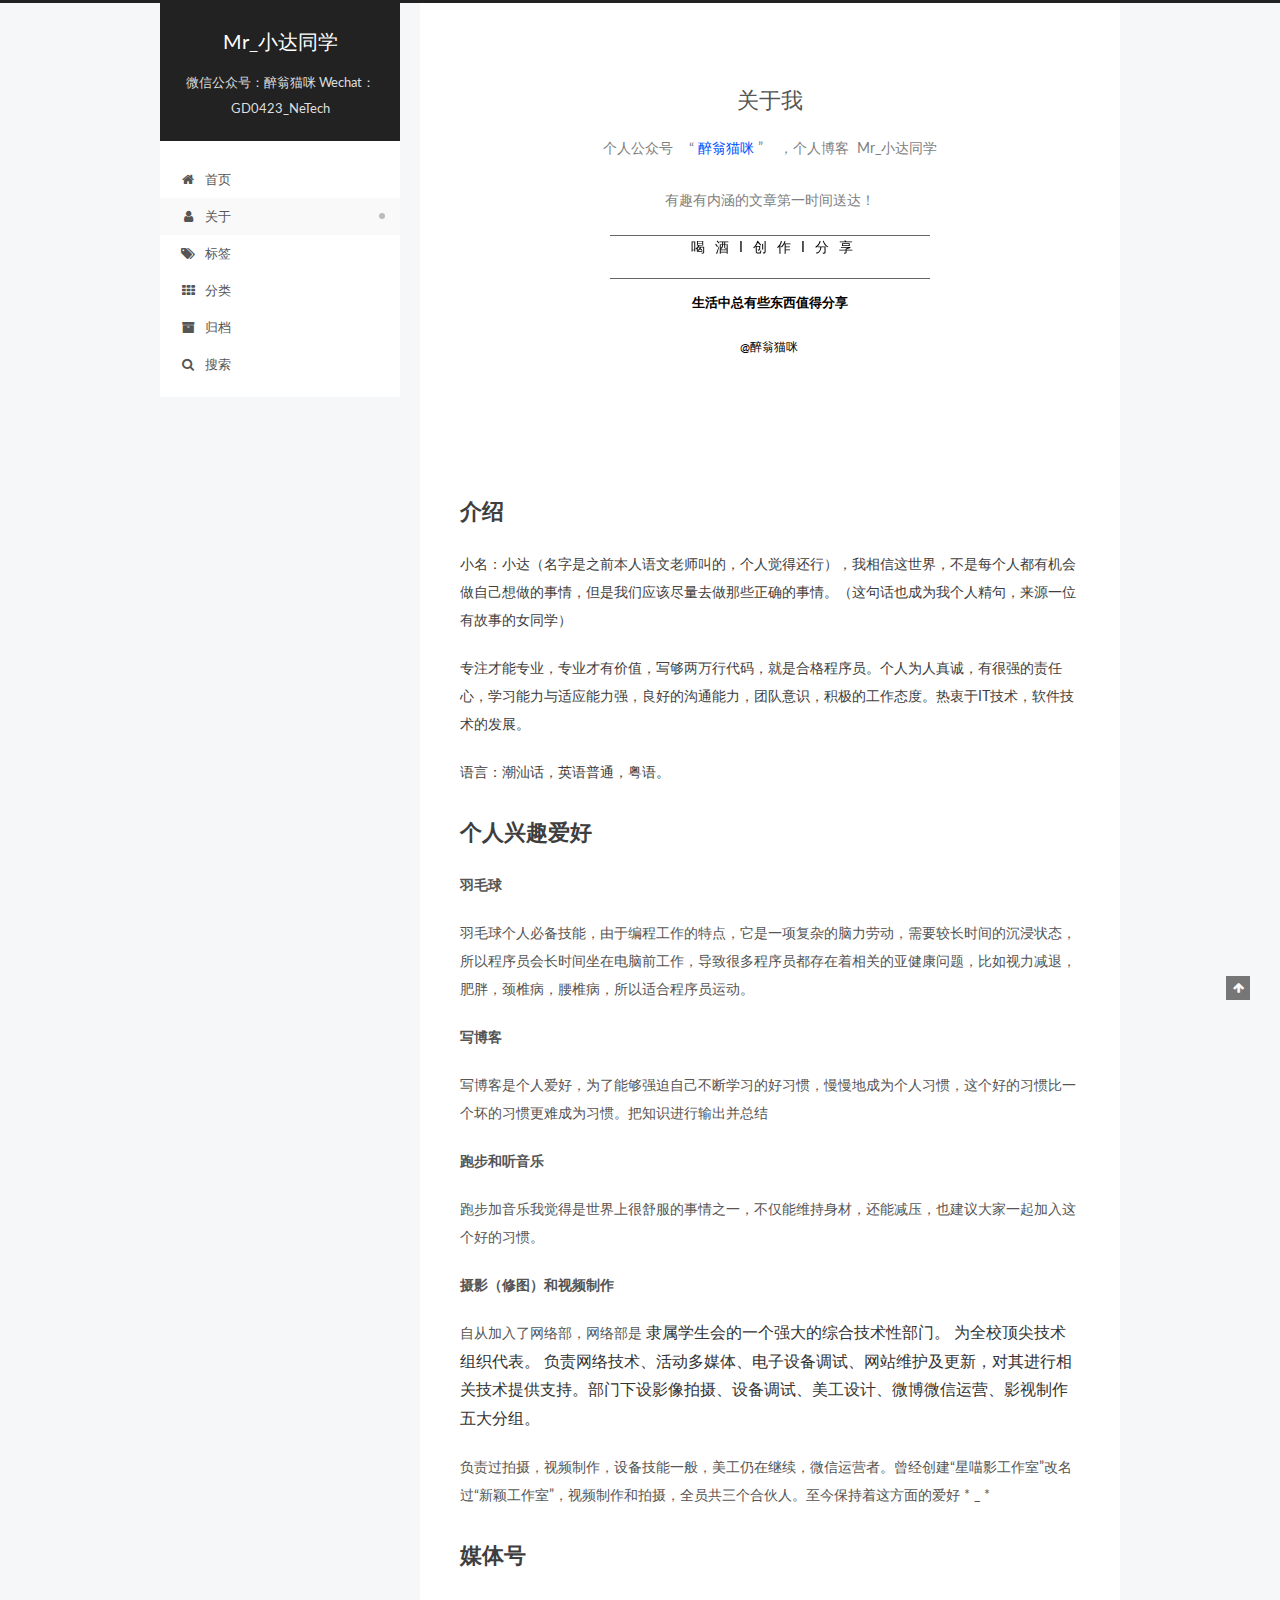
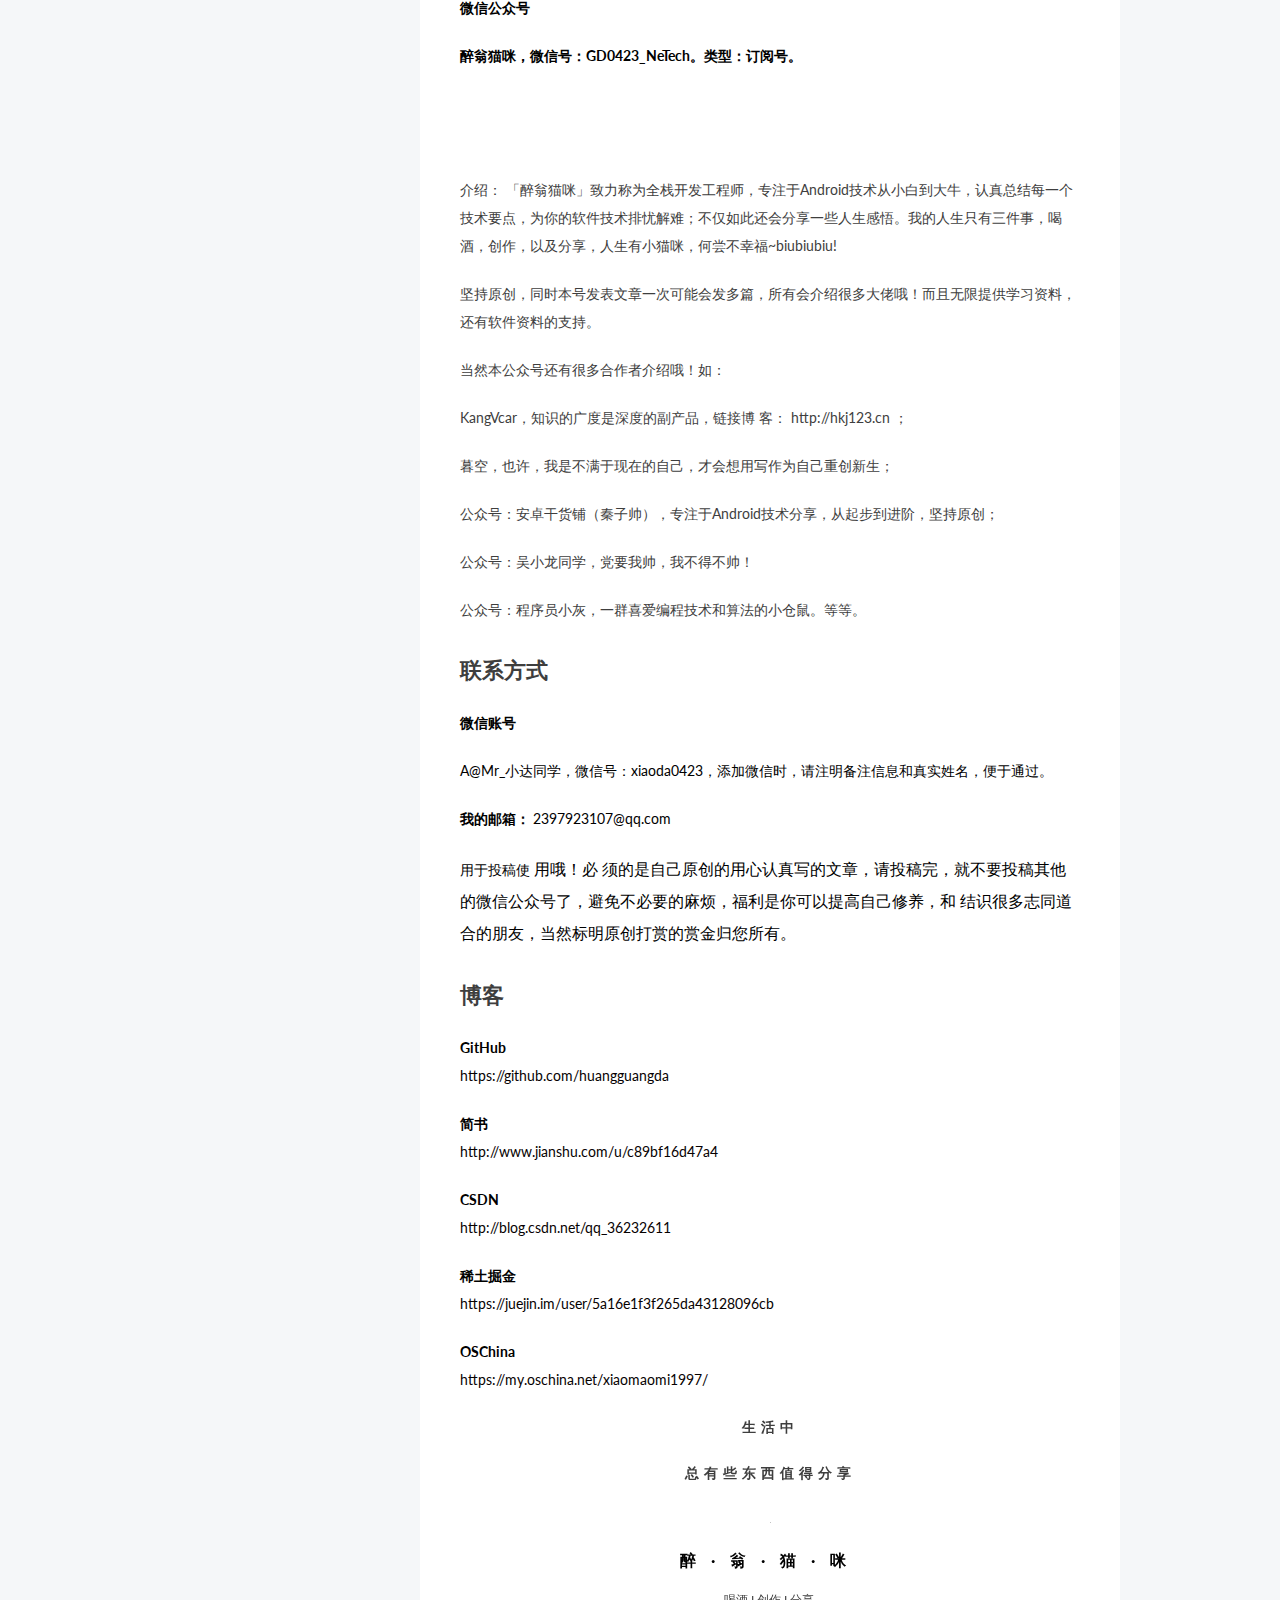
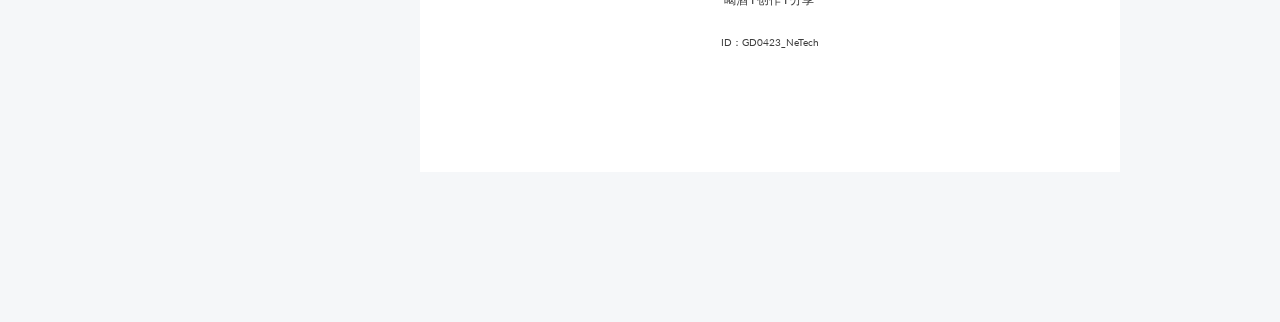
==== about/index.html @ 980c0e26 "Site updated: 2018-01-21 18:42:50" ====
<!doctype html>
<html class="theme-next pisces" lang="zh-Hans">
<head>
  <meta charset="UTF-8">
<meta http-equiv="X-UA-Compatible" content="IE=edge">
<meta name="viewport" content="width=device-width,initial-scale=1,maximum-scale=1">
<meta http-equiv="Cache-Control" content="no-transform">
<meta http-equiv="Cache-Control" content="no-siteapp">
<link href="/lib/fancybox/source/jquery.fancybox.css?v=2.1.5" rel="stylesheet" type="text/css">
<link href="//fonts.googleapis.com/css?family=Lato:300,300italic,400,400italic,700,700italic&subset=latin,latin-ext" rel="stylesheet" type="text/css">
<link href="/lib/font-awesome/css/font-awesome.min.css?v=4.6.2" rel="stylesheet" type="text/css">
<link href="/css/main.css?v=5.1.0" rel="stylesheet" type="text/css">
<meta name="keywords" content="Hexo, NexT">
<link rel="alternate" href="/atom.xml" title="小达同学" type="application/atom+xml">
<link rel="shortcut icon" type="image/x-icon" href="/favicon.ico?v=5.1.0">
<script type="text/javascript" id="hexo.configurations">
  var NexT = window.NexT || {};
  var CONFIG = {
    root: '/',
    scheme: 'Pisces',
    sidebar: {"position":"left","display":"hide","offset":12,"offset_float":0,"b2t":false,"scrollpercent":false},
    fancybox: true,
    motion: false,
    duoshuo: {
      userId: '0',
      author: '博主'
    },
    algolia: {
      applicationID: '',
      apiKey: '',
      indexName: '',
      hits: {"per_page":10},
      labels: {"input_placeholder":"Search for Posts","hits_empty":"We didn't find any results for the search: ${query}","hits_stats":"${hits} results found in ${time} ms"}
    }
  };
</script>
<link rel="canonical" href="http://wuxiaolong.me/about/">
<title>
    关于我 | Mr_小达同学
</title>
  <style type="text/css">
  .div_right_bottom {
  width: 200px;
  top: 50%;
  right: 0px;
  position: fixed;
  margin-top: -100px;
  _position: absolute; 
}
</style>
</head>
<body itemscope itemtype="http://schema.org/WebPage" lang="zh-Hans">
<script>
  (function(i,s,o,g,r,a,m){i['GoogleAnalyticsObject']=r;i[r]=i[r]||function(){
            (i[r].q=i[r].q||[]).push(arguments)},i[r].l=1*new Date();a=s.createElement(o),
          m=s.getElementsByTagName(o)[0];a.async=1;a.src=g;m.parentNode.insertBefore(a,m)
  })(window,document,'script','https://www.google-analytics.com/analytics.js','ga');
  ga('create', 'UA-105780265-1', 'auto');
  ga('send', 'pageview');
</script>

  <script type="text/javascript">
    var _hmt = _hmt || [];
    (function() {
      var hm = document.createElement("script");
      hm.src = "https://hm.baidu.com/hm.js?0e1dc2030f397dfa0d60ad22b374430d";
      var s = document.getElementsByTagName("script")[0];
      s.parentNode.insertBefore(hm, s);
    })();
  </script>

  <div class="container sidebar-position-left">
    <div class="headband">
      
    </div>
    <header id="header" class="header" itemscope itemtype="http://schema.org/WPHeader">
      <div class="header-inner">
      <div class="site-brand-wrapper">

  <div class="site-meta">

    <div class="custom-logo-site-title">
      <a href="/" class="brand" rel="start">
        <span class="logo-line-before"><i></i></span>
        <span class="site-title">Mr_小达同学</span>
        <span class="logo-line-after"><i></i></span>
      </a>
    </div>

        <p class="site-subtitle">微信公众号：醉翁猫咪 Wechat：GD0423_NeTech</p>

  </div>

  <div class="site-nav-toggle">
    <button>
      <span class="btn-bar"></span>
      <span class="btn-bar"></span>
      <span class="btn-bar"></span>
    </button>
  </div>

</div>

<nav class="site-nav">
    <ul id="menu" class="menu">
        <li class="menu-item menu-item-home">
          <a href="/" rel="section">
              <i class="menu-item-icon fa fa-fw fa-home"></i> <br>
            首页
          </a>
        </li>
            <li class="menu-item menu-item-about">
          <a href="/about/index.html" rel="section">
              <i class="menu-item-icon fa fa-fw fa-user"></i> <br>
            关于
          </a>
        </li>
         <li class="menu-item menu-item-tags">
          <a href="/tags/index.html" rel="section">
              <i class="menu-item-icon fa fa-fw fa-tags"></i> <br>
            标签
          </a>
        </li>
        <li class="menu-item menu-item-categories">
          <a href="/categories/index.html" rel="section">
              <i class="menu-item-icon fa fa-fw fa-th"></i> <br>
            分类
          </a>
        </li>
        <li class="menu-item menu-item-archives">
          <a href="/archives/index.html" rel="section">
              <i class="menu-item-icon fa fa-fw fa-archive"></i> <br>
            归档
          </a>
        </li>
        <li class="menu-item menu-item-search">
            <a href="javascript:;" class="st-search-show-outputs">
              <i class="menu-item-icon fa fa-search fa-fw"></i> <br>
            搜索
          </a>
        </li>
    </ul>
    <div class="site-search">
  <form class="site-search-form">
  <input type="text" id="st-search-input" class="st-search-input st-default-search-input">
</form>
<script type="text/javascript">
  (function(w,d,t,u,n,s,e){w['SwiftypeObject']=n;w[n]=w[n]||function(){
    (w[n].q=w[n].q||[]).push(arguments);};s=d.createElement(t);
    e=d.getElementsByTagName(t)[0];s.async=1;s.src=u;e.parentNode.insertBefore(s,e);
  })(window,document,'script','//s.swiftypecdn.com/install/v2/st.js','_st');
  _st('install', 'ywBn2eRCzfb494KCWJw3','2.0.0');
</script>
    </div>
</nav>
 </div>
    </header>
    <main id="main" class="main">
      <div class="main-inner">
        <div class="content-wrap">
          <div id="content" class="content">
  <div id="posts" class="posts-expand">
  <header class="post-header">
	<h1 class="post-title" itemprop="name headline">关于我</h1>
  </header>

   <p style="margin-top: 15px;margin-right: 8px;margin-left: 8px;max-width: 100%;min-height: 1em;color: rgb(62, 62, 62);font-size: 16px;white-space: normal;background-color: rgb(255, 255, 255);text-align: center;box-sizing: border-box !important;word-wrap: break-word !important;">

  <span style="max-width: 100%;color: rgb(127, 127, 127);font-size: 14px;line-height: 1.75em;box-sizing: border-box !important;word-wrap: break-word !important;">个人公众号&nbsp;&nbsp;&nbsp;&nbsp;“</span>

  <span style="max-width: 100%;line-height: 1.75em;color: rgb(0, 82, 255);font-size: 14px;box-sizing: border-box !important;word-wrap: break-word !important;">醉翁猫咪</span>

  <span style="max-width: 100%;color: rgb(127, 127, 127);font-size: 14px;line-height: 1.75em;box-sizing: border-box !important;word-wrap: break-word !important;">”&nbsp;&nbsp;&nbsp;&nbsp;，个人博客&nbsp;&nbsp;Mr_小达同学</span>

  
</p>

  <p style="max-width: 100%;min-height: 1em;color: rgb(62, 62, 62);font-size: 16px;white-space: normal;background-color: rgb(255, 255, 255);text-align: center;box-sizing: border-box !important;word-wrap: break-word !important;">
    <span style="max-width: 100%;color: rgb(127, 127, 127);font-size: 14px;box-sizing: border-box !important;word-wrap: break-word !important;">有趣有内涵的文章第一时间送达！</span>
  </p>

   <section class="" powered-by="xiumi.us" style="max-width: 100%;box-sizing: border-box;color: rgb(62, 62, 62);font-size: 16px;white-space: normal;background-color: rgb(255, 255, 255);word-wrap: break-word !important;">

    <section style="max-width: 100%;box-sizing: border-box;transform: translate3d(0px, 0px, 0px);text-align: center;word-wrap: break-word !important;">

    <section style="max-width: 100%;box-sizing: border-box;display: inline-block;width: 320.25px;vertical-align: top;word-wrap: break-word !important;"> 

    <section class="" powered-by="xiumi.us" style="max-width: 100%;box-sizing: border-box;word-wrap: break-word !important;">
      <section style="margin-bottom: 5px;max-width: 100%;box-sizing: border-box;transform: translate3d(0px, 0px, 0px);word-wrap: break-word !important;">
      <section style="padding: 2px;max-width: 100%;box-sizing: border-box;border-top: 0.1em solid rgb(104, 100, 100);border-bottom: 0.1em solid rgb(104, 100, 100);line-height: 1.3;font-size: 13px;letter-spacing: 10px;word-wrap: break-word !important;">

        <p style="max-width: 100%;box-sizing: border-box;min-height: 1em;word-wrap: break-word !important;">
          <span style="max-width: 100%;color: rgb(0, 0, 0);font-size: 14px;box-sizing: border-box !important;word-wrap: break-word !important;">&nbsp;喝酒I创作I分享</span>
        </p>
     </section>
    </section>
  </section> 
</section>
</section>
</section>

    <section class="" powered-by="xiumi.us" style="max-width: 100%;box-sizing: border-box;color: rgb(62, 62, 62);font-size: 16px;white-space: normal;background-color: rgb(255, 255, 255);word-wrap: break-word !important;">
      <section style="margin-top: 5px;margin-bottom: 10px;max-width: 100%;box-sizing: border-box;word-wrap: break-word !important;">

      <section style="max-width: 100%;box-sizing: border-box;font-size: 13px;word-wrap: break-word !important;">
        <p style="max-width: 100%;box-sizing: border-box;min-height: 1em;text-align: center;word-wrap: break-word !important;">
          <span style="max-width: 100%;color: rgb(0, 0, 0);box-sizing: border-box !important;word-wrap: break-word !important;">
            <strong style="max-width: 100%;box-sizing: border-box;word-wrap: break-word !important;">生活中总有些东西值得分享
            </strong>
          </span>
        </p>
      </section>
    </section>
  </section>

      <section class="" powered-by="xiumi.us" style="max-width: 100%;box-sizing: border-box;color: rgb(62, 62, 62);font-size: 16px;white-space: normal;background-color: rgb(255, 255, 255);word-wrap: break-word !important;">
        <section style="margin-top: 10px;max-width: 100%;box-sizing: border-box;word-wrap: break-word !important;">
          <section style="max-width: 100%;box-sizing: border-box;font-size: 12px;word-wrap: break-word !important;">
        <p style="max-width: 100%;box-sizing: border-box;min-height: 1em;text-align: center;word-wrap: break-word !important;">
          <span style="max-width: 100%;color: rgb(0, 0, 0);box-sizing: border-box !important;word-wrap: break-word !important;">@醉翁猫咪&nbsp;
          </span>
        </p>
      </section>
    </section>
  </section>

        <p>
          <iframe frameborder="no" border="0" marginwidth="0" marginheight="0" width=330 height=86 src="//music.163.com/outchain/player?type=2&id=26830666&auto=1&height=66"></iframe></p>
        
        <h1 style="margin-top: 1.3em;margin-bottom: 1em;font-weight: bold;font-size: 1.6em;max-width: 100%;color: rgb(62, 62, 62);">介绍
        </h1>

        <p style="max-width: 100%;min-height: 1em;color: rgb(62, 62, 62);">
          小名：小达（名字是之前本人语文老师叫的，个人觉得还行），我相信这世界，不是每个人都有机会做自己想做的事情，但是我们应该尽量去做那些正确的事情。（这句话也成为我个人精句，来源一位有故事的女同学）
        </p>

        <p style="max-width: 100%;min-height: 1em;color: rgb(62, 62, 62);">
        专注才能专业，专业才有价值，写够两万行代码，就是合格程序员。个人为人真诚，有很强的责任心，学习能力与适应能力强，良好的沟通能力，团队意识，积极的工作态度。热衷于IT技术，软件技术的发展。
        </p>

        <p style="max-width: 100%;min-height: 1em;color: rgb(62, 62, 62);">语言：潮汕话，英语普通，粤语。
        </p>

      <h1 style="margin-top: 1.3em;margin-bottom: 1em;font-weight: bold;font-size: 1.6em;white-space: normal;max-width: 100%;color: rgb(62, 62, 62);">
        个人兴趣爱好
      </h1>
        <p>
          <strong>羽毛球</strong>
          <br  />
        </p>

      <p style="text-align: left;">
        羽毛球个人必备技能，由于编程工作的特点，它是一项复杂的脑力劳动，需要较长时间的沉浸状态，所以程序员会长时间坐在电脑前工作，导致很多程序员都存在着相关的亚健康问题，比如视力减退，肥胖，颈椎病，腰椎病，所以适合程序员运动。
      </p>

      <p style="text-align: left;">
        <strong>写博客</strong>
      </p>

      <p style="text-align: left;">
      写博客是个人爱好，为了能够强迫自己不断学习的好习惯，慢慢地成为个人习惯，这个好的习惯比一个坏的习惯更难成为习惯。把知识进行输出并总结
      </p>

        <p style="text-align: left;">
          <strong>跑步和听音乐</strong>
        </p>

      <p style="text-align: left;">
        跑步加音乐我觉得是世界上很舒服的事情之一，不仅能维持身材，还能减压，也建议大家一起加入这个好的习惯。
      </p>

      <p style="text-align: left;">

        <strong>摄影（修图）和视频制作</strong>

      </p>

      <p style="text-align: left;">
        自从加入了网络部，网络部是
        <span style="color: rgb(51, 51, 51);font-family: 微软雅黑;font-size: 16px;font-variant-numeric: normal;font-variant-east-asian: normal;line-height: 28.4444px;text-align: center;widows: 1;background-color: rgb(255, 255, 255);">隶属学生会的一个强大的综合技术性部门。
        <span style="color: rgb(51, 51, 51);font-family: 微软雅黑;font-size: 16px;font-variant-numeric: normal;font-variant-east-asian: normal;line-height: 28.4444px;text-align: center;widows: 1;background-color: rgb(255, 255, 255);">为全校顶尖技术组织代表。

        <span style="color: rgb(51, 51, 51);font-family: 微软雅黑;font-size: 16px;font-variant-numeric: normal;font-variant-east-asian: normal;line-height: 28.4444px;text-align: center;widows: 1;background-color: rgb(255, 255, 255);">
        负责网络技术、活动多媒体、电子设备调试、网站维护及更新，对其进行相关技术提供支持。部门下设影像拍摄、设备调试、美工设计、微博微信运营、影视制作五大分组。&nbsp;
      </span>
    </span>
  </span>
</p>

<p style="text-align: left;widows: 1;">

负责过拍摄，视频制作，设备技能一般，美工仍在继续，微信运营者。曾经创建“星喵影工作室”改名过“新颖工作室”，视频制作和拍摄，全员共三个合伙人。至今保持着这方面的爱好 * _ *

</p>

<!-- 
<p style="text-align: center;widows: 1;">
  <strong>刚好遇见你</strong>
</p>


<p style="text-align: center;widows: 1;">
  <strong><br  /></strong>
</p>
 -->
         

        <h1 style="margin-top: 1.3em;margin-bottom: 1em;font-weight: bold;font-size: 1.6em;max-width: 100%;color: rgb(62, 62, 62);">
          媒体号
        </h1>

        <p style="max-width: 100%;min-height: 1em;color: rgb(62, 62, 62);">

          <span style="color: rgb(0, 0, 0);">
            <strong style="max-width: 100%;box-sizing: border-box !important;word-wrap: break-word !important;">
            微信公众号
          </strong>
        </span>
      </p>

              <p style="max-width: 100%;min-height: 1em;color: rgb(62, 62, 62);">
                  <span style="color: rgb(0, 0, 0);">
                    <strong style="max-width: 100%;box-sizing: border-box !important;word-wrap: break-word !important;">
                    醉翁猫咪，微信号：GD0423_NeTech。类型：订阅号。
                    </strong>
                        <iframe frameborder="no" border="0" marginwidth="0" marginheight="0" width=330 height=86 src="//music.163.com/outchain/player?type=2&id=27646205&auto=0&height=66">
                        </iframe>
                  </span>        
              </p>

 <p style="max-width: 100%;min-height: 1em;color: rgb(62, 62, 62);">
      介绍：
      <span style=";">「醉翁猫咪」致力称为全栈开发工程师，专注于Android技术从小白到大牛，认真总结每一个技术要点，为你的软件技术排忧解难；不仅如此还会分享一些人生感悟。我的人生只有三件事，喝酒，创作，以及分享，人生有小猫咪，何尝不幸福~biubiubiu!
      </span>
</p>
<p style="max-width: 100%;min-height: 1em;color: rgb(62, 62, 62);">
     坚持原创，同时本号发表文章一次可能会发多篇，所有会介绍很多大佬哦！而且无限提供学习资料，还有软件资料的支持。
</p>          
<p style="max-width: 100%;min-height: 1em;color: rgb(62, 62, 62);">
     当然本公众号还有很多合作者介绍哦！如：
</p>
<p style="max-width: 100%;min-height: 1em;color: rgb(62, 62, 62);">
     KangVcar，知识的广度是深度的副产品，链接博 客： http://hkj123.cn ；
</p>            
<p style="max-width: 100%;min-height: 1em;color: rgb(62, 62, 62);">
     暮空，也许，我是不满于现在的自己，才会想用写作为自己重创新生；
</p>          
<p style="max-width: 100%;min-height: 1em;color: rgb(62, 62, 62);">
     公众号：安卓干货铺（秦子帅），专注于Android技术分享，从起步到进阶，坚持原创；
</p> 
<p style="max-width: 100%;min-height: 1em;color: rgb(62, 62, 62);">
     公众号：吴小龙同学，党要我帅，我不得不帅！
</p>              
<p style="max-width: 100%;min-height: 1em;color: rgb(62, 62, 62);">
     公众号：程序员小灰，一群喜爱编程技术和算法的小仓鼠。等等。
</p>


<h1 style="margin-top: 1.3em;margin-bottom: 1em;font-weight: bold;font-size: 1.6em;max-width: 100%;color: rgb(62, 62, 62);">
  联系方式
</h1>

<p style="max-width: 100%;min-height: 1em;color: rgb(62, 62, 62);">
    <span style="color: rgb(0, 0, 0);">
    <strong style="max-width: 100%;box-sizing: border-box !important;word-wrap: break-word !important;">
    微信账号
    </strong>
    </span>
</p>

<p style="max-width: 100%;min-height: 1em;color: rgb(62, 62, 62);">
    <span style="color: rgb(0, 0, 0);">
          A@Mr_小达同学，微信号：xiaoda0423，添加微信时，请注明备注信息和真实姓名，便于通过。
    </span>
</p>

<p style="max-width: 100%;min-height: 1em;color: rgb(62, 62, 62);">
    <span style="color: rgb(0, 0, 0);">
        <strong style="max-width: 100%;box-sizing: border-box !important;word-wrap: break-word !important;">
          我的邮箱：
        </strong>2397923107@qq.com
    </span>
</p>
            

                <p style="max-width: 100%;min-height: 1em;color: rgb(62, 62, 62);">
                  <span style="color: rgb(0, 0, 0);">用于投稿使
                    <span style="color: rgb(0, 0, 0);font-size: 16px;">用哦！必
                      <span style=";">须的是自己原创的用心认真写的文章，请投稿完，就不要投稿其他的微信公众号了，避免不必要的麻烦，福利是你可以提高自己修养，和

                        <span style="color: rgb(0, 0, 0);">结识很多志同道合的朋友，当然标明原创打赏的赏金归您所有。
                        </span>
                      </span>
                    </span>
                  </span>
                </p>
                    <h1 style="margin-top: 1.3em;margin-bottom: 1em;font-weight: bold;font-size: 1.6em;max-width: 100%;color: rgb(62, 62, 62);">
                      博客
                    </h1>

               <p style="max-width: 100%;min-height: 1em;color: rgb(62, 62, 62);">
                  <span style="color: rgb(0, 0, 0);">
                    <strong style="max-width: 100%;box-sizing: border-box !important;word-wrap: break-word !important;">
                    GitHub
                  </strong>
                  <br style="max-width: 100%;box-sizing: border-box !important;word-wrap: break-word !important;"  />
                    <span style="color: rgb(6, 1, 1);">
                    https://github.com/huangguangda
                  </span>
                </span>
              </p>

                <p style="max-width: 100%;min-height: 1em;color: rgb(62, 62, 62);">
                  <span style="color: rgb(0, 0, 0);">
                    <strong style="max-width: 100%;box-sizing: border-box !important;word-wrap: break-word !important;">
                    简书
                  </strong>
                  <br style="max-width: 100%;box-sizing: border-box !important;word-wrap: break-word !important;"  />
                    <span style="color: rgb(6, 1, 1);">
                    http://www.jianshu.com/u/c89bf16d47a4
                  </span>
                </span>
              </p>

                <p style="max-width: 100%;min-height: 1em;color: rgb(62, 62, 62);">
                  <span style="color: rgb(0, 0, 0);">
                    <strong style="max-width: 100%;box-sizing: border-box !important;word-wrap: break-word !important;">
                    CSDN  
                  </strong>
                  <br style="max-width: 100%;box-sizing: border-box !important;word-wrap: break-word !important;"  />
                    <span style="color: rgb(6, 1, 1);">
                    http://blog.csdn.net/qq_36232611
                  </span>
                </span>
              </p>

              <p style="max-width: 100%;min-height: 1em;color: rgb(62, 62, 62);">
                  <span style="color: rgb(0, 0, 0);">
                    <strong style="max-width: 100%;box-sizing: border-box !important;word-wrap: break-word !important;">
                    稀土掘金    
                  </strong>
                  <br style="max-width: 100%;box-sizing: border-box !important;word-wrap: break-word !important;"  />
                    <span style="color: rgb(6, 1, 1);">
                    https://juejin.im/user/5a16e1f3f265da43128096cb
                  </span>
                </span>
              </p>

              
              <p style="max-width: 100%;min-height: 1em;color: rgb(62, 62, 62);">
                  <span style="color: rgb(0, 0, 0);">
                    <strong style="max-width: 100%;box-sizing: border-box !important;word-wrap: break-word !important;">
                    OSChina    
                  </strong>
                  <br style="max-width: 100%;box-sizing: border-box !important;word-wrap: break-word !important;"  />
                    <span style="color: rgb(6, 1, 1);">
                    https://my.oschina.net/xiaomaomi1997/
                  </span>
                </span>
              </p>

                    <section class="" powered-by="xiumi.us" style="max-width: 100%;box-sizing: border-box;color: rgb(62, 62, 62);font-size: 16px;white-space: normal;background-color: rgb(255, 255, 255);word-wrap: break-word !important;">

                      <section class="" style="margin-top: 5px;margin-bottom: 10px;max-width: 100%;box-sizing: border-box;transform: translate3d(0px, 0px, 0px);word-wrap: break-word !important;">

                      <section class="" style="max-width: 100%;box-sizing: border-box;font-size: 14px;color: rgb(122, 120, 121);line-height: 1.8;word-wrap: break-word !important;"><p style="max-width: 100%;box-sizing: border-box;min-height: 1em;text-align: center;word-wrap: break-word !important;">

                        <strong style="max-width: 100%;box-sizing: border-box;word-wrap: break-word !important;">

                          <span style="max-width: 100%;box-sizing: border-box;color: rgb(62, 62, 62);letter-spacing: 5px;word-wrap: break-word !important;">生活中</span>
                        </strong>
                      </p>

                            <p style="max-width: 100%;box-sizing: border-box;min-height: 1em;text-align: center;word-wrap: break-word !important;">
                              <strong style="max-width: 100%;box-sizing: border-box;letter-spacing: 0px;word-wrap: break-word !important;">
                              <span style="max-width: 100%;box-sizing: border-box;color: rgb(62, 62, 62);letter-spacing: 5px;word-wrap: break-word !important;">总有些东西值得分享</span>
                            </strong>
                          </p>
                        </section>
                      </section>
                    </section>

                    <section class="" powered-by="xiumi.us" style="max-width: 100%;box-sizing: border-box;color: rgb(62, 62, 62);font-size: 16px;white-space: normal;background-color: rgb(255, 255, 255);word-wrap: break-word !important;">

                      <section class="" style="margin-top: 10px;margin-bottom: 10px;max-width: 100%;box-sizing: border-box;text-align: center;word-wrap: break-word !important;">

                        <section class="" style="max-width: 100%;box-sizing: border-box;vertical-align: middle;display: inline-block;word-wrap: break-word !important;overflow: hidden !important;">

                              <img class="" data-ratio="1" data-src="https://mmbiz.qpic.cn/mmbiz_jpg/3aPj0GhFQDB3G0Cpgjy8TO5Ut2SAIdReCzshJwgDYIIJq8SwOtDrqaoo9NNa1U2J9qwWLl1j4AQXwUuVGHsROA/0/jpeg?" data-w="258" style="box-sizing: border-box;vertical-align: middle;word-wrap: break-word !important;visibility: visible !important;width: auto !important;" width="auto"  /></section></section>

                            </section>

                            <section class="" powered-by="xiumi.us" style="max-width: 100%;box-sizing: border-box;color: rgb(62, 62, 62);font-size: 16px;white-space: normal;background-color: rgb(255, 255, 255);word-wrap: break-word !important;">

                              <section class="" style="max-width: 100%;box-sizing: border-box;transform: translate3d(0px, 0px, 0px);font-size: 14px;text-align: center;word-wrap: break-word !important;"><section class="" style="max-width: 100%;box-sizing: border-box;display: inline-block;width: 358.594px;vertical-align: top;word-wrap: break-word !important;">

                                <section class="" powered-by="xiumi.us" style="max-width: 100%;box-sizing: border-box;word-wrap: break-word !important;">

                                  <section class="" style="margin-top: 5px;max-width: 100%;box-sizing: border-box;word-wrap: break-word !important;">

                                  <section class="" style="max-width: 100%;box-sizing: border-box;font-size: 16px;color: rgb(0, 0, 0);letter-spacing: 15px;line-height: 1;word-wrap: break-word !important;">

                                    <p style="max-width: 100%;box-sizing: border-box;min-height: 1em;word-wrap: break-word !important;">

                                      <strong style="max-width: 100%;box-sizing: border-box;word-wrap: break-word !important;">醉·翁·猫·咪</strong>

                                    </p>
                                  </section>
                                </section>
                              </section>                  

                                <section class="" powered-by="xiumi.us" style="max-width: 100%;box-sizing: border-box;color: rgb(62, 62, 62);font-size: 16px;white-space: normal;background-color: rgb(255, 255, 255);word-wrap: break-word !important;">
                                  <section class="" style="max-width: 100%;box-sizing: border-box;word-wrap: break-word !important;">
                                    <section class="" style="max-width: 100%;box-sizing: border-box;font-size: 12px;word-wrap: break-word !important;">
                                      <p style="max-width: 100%;box-sizing: border-box;min-height: 1em;text-align: center;word-wrap: break-word !important;">喝酒 I 创作 I 分享&nbsp;</p>
                                    </section>
                                  </section>
                                </section>

                                <section class="" powered-by="xiumi.us" style="max-width: 100%;box-sizing: border-box;color: rgb(62, 62, 62);font-size: 16px;white-space: normal;background-color: rgb(255, 255, 255);word-wrap: break-word !important;">
                                  <section class="" style="max-width: 100%;box-sizing: border-box;word-wrap: break-word !important;">
                                    <section class="" style="max-width: 100%;box-sizing: border-box;font-size: 10px;word-wrap: break-word !important;">
                                  <p style="max-width: 100%;box-sizing: border-box;min-height: 1em;text-align: center;word-wrap: break-word !important;">ID：GD0423_NeTech</p>
                                </section>
                                </section>
                              </section>
 </div>
  <div class="comments" id="comments">
  </div>
  <div class="sidebar-toggle">
    <div class="sidebar-toggle-line-wrap">
      <span class="sidebar-toggle-line sidebar-toggle-line-first"></span>
      <span class="sidebar-toggle-line sidebar-toggle-line-middle"></span>
      <span class="sidebar-toggle-line sidebar-toggle-line-last"></span>
    </div>
  </div>

     
</main>


      <div class="back-to-top">
        <i class="fa fa-arrow-up"></i>
      </div>
  </div>

<script type="text/javascript">
  if (Object.prototype.toString.call(window.Promise) !== '[object Function]') {
    window.Promise = null;
  }
</script>
  
  <script type="text/javascript" src="/lib/jquery/index.js?v=2.1.3"></script>
  <script type="text/javascript" src="/lib/fastclick/lib/fastclick.min.js?v=1.0.6"></script>
  <script type="text/javascript" src="/lib/jquery_lazyload/jquery.lazyload.js?v=1.9.7"></script>
  <script type="text/javascript" src="/lib/velocity/velocity.min.js?v=1.2.1"></script>
  <script type="text/javascript" src="/lib/velocity/velocity.ui.min.js?v=1.2.1"></script>
  <script type="text/javascript" src="/lib/fancybox/source/jquery.fancybox.pack.js?v=2.1.5"></script>
  <script type="text/javascript" src="/js/src/utils.js?v=5.1.0"></script>
  <script type="text/javascript" src="/js/src/motion.js?v=5.1.0"></script>
  <script type="text/javascript" src="/js/src/affix.js?v=5.1.0"></script>
  <script type="text/javascript" src="/js/src/schemes/pisces.js?v=5.1.0"></script>
  <script type="text/javascript" src="/js/src/bootstrap.js?v=5.1.0"></script>

</body>
</html>
---- css/main.css ----
/* normalize.css v3.0.2 | MIT License | git.io/normalize */
html {
  font-family: sans-serif; /* 1 */
  -ms-text-size-adjust: 100%; /* 2 */
  -webkit-text-size-adjust: 100%; /* 2 */
}
body {
  margin: 0;
}
article,
aside,
details,
figcaption,
figure,
footer,
header,
hgroup,
main,
menu,
nav,
section,
summary {
  display: block;
}
audio,
canvas,
progress,
video {
  display: inline-block; /* 1 */
  vertical-align: baseline; /* 2 */
}
audio:not([controls]) {
  display: none;
  height: 0;
}
[hidden],
template {
  display: none;
}
a {
  background-color: transparent;
}
a:active,
a:hover {
  outline: 0;
}
abbr[title] {
  border-bottom: 1px dotted;
}
b,
strong {
  font-weight: bold;
}
dfn {
  font-style: italic;
}
h1 {
  font-size: 2em;
  margin: 0.67em 0;
}
mark {
  background: #ff0;
  color: #000;
}
small {
  font-size: 80%;
}
sub,
sup {
  font-size: 75%;
  line-height: 0;
  position: relative;
  vertical-align: baseline;
}
sup {
  top: -0.5em;
}
sub {
  bottom: -0.25em;
}
img {
  border: 0;
}
svg:not(:root) {
  overflow: hidden;
}
figure {
  margin: 1em 40px;
}
hr {
  -moz-box-sizing: content-box;
  box-sizing: content-box;
  height: 0;
}
pre {
  overflow: auto;
}
code,
kbd,
pre,
samp {
  font-family: monospace, monospace;
  font-size: 1em;
}
button,
input,
optgroup,
select,
textarea {
  color: inherit; /* 1 */
  font: inherit; /* 2 */
  margin: 0; /* 3 */
}
button {
  overflow: visible;
}
button,
select {
  text-transform: none;
}
button,
html input[type="button"],
input[type="reset"],
input[type="submit"] {
  -webkit-appearance: button; /* 2 */
  cursor: pointer; /* 3 */
}
button[disabled],
html input[disabled] {
  cursor: default;
}
button::-moz-focus-inner,
input::-moz-focus-inner {
  border: 0;
  padding: 0;
}
input {
  line-height: normal;
}
input[type="checkbox"],
input[type="radio"] {
  box-sizing: border-box; /* 1 */
  padding: 0; /* 2 */
}
input[type="number"]::-webkit-inner-spin-button,
input[type="number"]::-webkit-outer-spin-button {
  height: auto;
}
input[type="search"] {
  -webkit-appearance: textfield; /* 1 */
  -moz-box-sizing: content-box;
  -webkit-box-sizing: content-box; /* 2 */
  box-sizing: content-box;
}
input[type="search"]::-webkit-search-cancel-button,
input[type="search"]::-webkit-search-decoration {
  -webkit-appearance: none;
}
fieldset {
  border: 1px solid #c0c0c0;
  margin: 0 2px;
  padding: 0.35em 0.625em 0.75em;
}
legend {
  border: 0; /* 1 */
  padding: 0; /* 2 */
}
textarea {
  overflow: auto;
}
optgroup {
  font-weight: bold;
}
table {
  border-collapse: collapse;
  border-spacing: 0;
}
td,
th {
  padding: 0;
}
::selection {
  background: #262a30;
  color: #fff;
}
body {
  position: relative;
  font-family: 'Lato', "PingFang SC", "Microsoft YaHei", sans-serif;
  font-size: 14px;
  line-height: 2;
  color: #555;
  background: #f5f7f9;
}
@media (max-width: 767px) {
  body {
    padding-right: 0 !important;
  }
}
@media (min-width: 768px) and (max-width: 991px) {
  body {
    padding-right: 0 !important;
  }
}
@media (min-width: 1600px) {
  body {
    font-size: 16px;
  }
}
h1,
h2,
h3,
h4,
h5,
h6 {
  margin: 0;
  padding: 0;
  font-weight: bold;
  line-height: 1.5;
  font-family: 'Lato', "PingFang SC", "Microsoft YaHei", sans-serif;
}
h2,
h3,
h4,
h5,
h6 {
  margin: 20px 0 15px;
}
h1 {
  font-size: 22px;
}
@media (max-width: 767px) {
  h1 {
    font-size: 18px;
  }
}
h2 {
  font-size: 20px;
}
@media (max-width: 767px) {
  h2 {
    font-size: 16px;
  }
}
h3 {
  font-size: 18px;
}
@media (max-width: 767px) {
  h3 {
    font-size: 14px;
  }
}
h4 {
  font-size: 16px;
}
@media (max-width: 767px) {
  h4 {
    font-size: 12px;
  }
}
h5 {
  font-size: 14px;
}
@media (max-width: 767px) {
  h5 {
    font-size: 10px;
  }
}
h6 {
  font-size: 12px;
}
@media (max-width: 767px) {
  h6 {
    font-size: 8px;
  }
}
p {
  margin: 0 0 20px 0;
}
a {
  color: #555;
  text-decoration: none;
  outline: none;
  border-bottom: 1px solid #999;
  word-wrap: break-word;
}
a:hover {
  color: #222;
  border-bottom-color: #222;
}
blockquote {
  margin: 0;
  padding: 0;
}
img {
  display: block;
  margin: auto;
  max-width: 100%;
  height: auto;
}
hr {
  margin: 40px 0;
  height: 3px;
  border: none;
  background-color: #ddd;
  background-image: repeating-linear-gradient(-45deg, #fff, #fff 4px, transparent 4px, transparent 8px);
}
blockquote {
  padding: 0 15px;
  color: #666;
  border-left: 4px solid #ddd;
}
blockquote cite::before {
  content: "-";
  padding: 0 5px;
}
dt {
  font-weight: 700;
}
dd {
  margin: 0;
  padding: 0;
}
kbd {
  border: 1px solid #ccc;
  border-radius: 0.2em;
  box-shadow: 0.1em 0.1em 0.2em rgba(0,0,0,0.1);
  background-color: #f9f9f9;
  font-family: inherit;
  background-image: -webkit-linear-gradient(top, #eee, #fff, #eee);
  padding: 0.1em 0.3em;
  white-space: nowrap;
}
.text-left {
  text-align: left;
}
.text-center {
  text-align: center;
}
.text-right {
  text-align: right;
}
.text-justify {
  text-align: justify;
}
.text-nowrap {
  white-space: nowrap;
}
.text-lowercase {
  text-transform: lowercase;
}
.text-uppercase {
  text-transform: uppercase;
}
.text-capitalize {
  text-transform: capitalize;
}
.center-block {
  display: block;
  margin-left: auto;
  margin-right: auto;
}
.clearfix:before,
.clearfix:after {
  content: " ";
  display: table;
}
.clearfix:after {
  clear: both;
}
.pullquote {
  width: 45%;
}
.pullquote.left {
  float: left;
  margin-left: 5px;
  margin-right: 10px;
}
.pullquote.right {
  float: right;
  margin-left: 10px;
  margin-right: 5px;
}
.affix.affix.affix {
  position: fixed;
}
.translation {
  margin-top: -20px;
  font-size: 14px;
  color: #999;
}
.scrollbar-measure {
  width: 100px;
  height: 100px;
  overflow: scroll;
  position: absolute;
  top: -9999px;
}
.use-motion .motion-element {
  opacity: 0;
}
table {
  margin: 20px 0;
  width: 100%;
  border-collapse: collapse;
  border-spacing: 0;
  border: 1px solid #ddd;
  font-size: 14px;
  table-layout: fixed;
  word-wrap: break-all;
}
table>tbody>tr:nth-of-type(odd) {
  background-color: #f9f9f9;
}
table>tbody>tr:hover {
  background-color: #f5f5f5;
}
caption,
th,
td {
  padding: 8px;
  text-align: left;
  vertical-align: middle;
  font-weight: normal;
}
th,
td {
  border-bottom: 3px solid #ddd;
  border-right: 1px solid #eee;
}
th {
  padding-bottom: 10px;
  font-weight: 700;
}
td {
  border-bottom-width: 1px;
}
html,
body {
  height: 100%;
}
.container {
  position: relative;
  min-height: 100%;
}
.header-inner {
  margin: 0 auto;
  padding: 100px 0 70px;
  width: 700px;
}
@media (min-width: 1600px) {
  .container .header-inner {
    width: 900px;
  }
}
.main {
  padding-bottom: 150px;
}
.main-inner {
  margin: 0 auto;
  width: 700px;
}
@media (min-width: 1600px) {
  .container .main-inner {
    width: 900px;
  }
}
.footer {
  position: absolute;
  left: 0;
  bottom: 0;
  width: 100%;
  min-height: 50px;
}
.footer-inner {
  box-sizing: border-box;
  margin: 20px auto;
  width: 700px;
}
@media (min-width: 1600px) {
  .container .footer-inner {
    width: 900px;
  }
}
pre,
.highlight {
  overflow: auto;
  margin: 20px 0;
  padding: 0;
  font-size: 13px;
  color: #4d4d4c;
  background: #f7f7f7;
  line-height: 1.6;
}
pre,
code {
  font-family: consolas, Menlo, "PingFang SC", "Microsoft YaHei", monospace;
}
code {
  padding: 2px 4px;
  word-wrap: break-word;
  color: #555;
  background: #eee;
  border-radius: 3px;
  font-size: 13px;
}
pre {
  padding: 10px;
}
pre code {
  padding: 0;
  color: #4d4d4c;
  background: none;
  text-shadow: none;
}
.highlight {
  border-radius: 1px;
}
.highlight pre {
  border: none;
  margin: 0;
  padding: 10px 0;
}
.highlight table {
  margin: 0;
  width: auto;
  border: none;
}
.highlight td {
  border: none;
  padding: 0;
}
.highlight figcaption {
  font-size: 1em;
  color: #4d4d4c;
  line-height: 1em;
  margin-bottom: 1em;
}
.highlight figcaption:before,
.highlight figcaption:after {
  content: " ";
  display: table;
}
.highlight figcaption:after {
  clear: both;
}
.highlight figcaption a {
  float: right;
  color: #4d4d4c;
}
.highlight figcaption a:hover {
  border-bottom-color: #4d4d4c;
}
.highlight .gutter pre {
  padding-left: 10px;
  padding-right: 10px;
  color: #869194;
  text-align: right;
  background-color: #eff2f3;
}
.highlight .code pre {
  width: 100%;
  padding-left: 10px;
  padding-right: 10px;
  background-color: #f7f7f7;
}
.highlight .line {
  height: 20px;
}
.gutter {
  -webkit-user-select: none;
  -moz-user-select: none;
  -ms-user-select: none;
  user-select: none;
}
.gist table {
  width: auto;
}
.gist table td {
  border: none;
}
pre .deletion {
  background: #fdd;
}
pre .addition {
  background: #dfd;
}
pre .meta {
  color: #8959a8;
}
pre .comment {
  color: #8e908c;
}
pre .variable,
pre .attribute,
pre .tag,
pre .regexp,
pre .ruby .constant,
pre .xml .tag .title,
pre .xml .pi,
pre .xml .doctype,
pre .html .doctype,
pre .css .id,
pre .css .class,
pre .css .pseudo {
  color: #c82829;
}
pre .number,
pre .preprocessor,
pre .built_in,
pre .literal,
pre .params,
pre .constant,
pre .command {
  color: #f5871f;
}
pre .ruby .class .title,
pre .css .rules .attribute,
pre .string,
pre .value,
pre .inheritance,
pre .header,
pre .ruby .symbol,
pre .xml .cdata,
pre .special,
pre .number,
pre .formula {
  color: #718c00;
}
pre .title,
pre .css .hexcolor {
  color: #3e999f;
}
pre .function,
pre .python .decorator,
pre .python .title,
pre .ruby .function .title,
pre .ruby .title .keyword,
pre .perl .sub,
pre .javascript .title,
pre .coffeescript .title {
  color: #4271ae;
}
pre .keyword,
pre .javascript .function {
  color: #8959a8;
}
.full-image.full-image.full-image.full-image {
  border: none;
  max-width: 100%;
  width: auto;
  margin: 20px auto 25px;
}
@media (min-width: 992px) {
  .full-image.full-image.full-image.full-image {
    max-width: none;
    width: 118%;
    margin: 0 -9%;
  }
}
.blockquote-center,
.page-home .post-type-quote blockquote,
.page-post-detail .post-type-quote blockquote {
  position: relative;
  margin: 40px 0;
  padding: 0;
  border-left: none;
  text-align: center;
}
.blockquote-center::before,
.page-home .post-type-quote blockquote::before,
.page-post-detail .post-type-quote blockquote::before,
.blockquote-center::after,
.page-home .post-type-quote blockquote::after,
.page-post-detail .post-type-quote blockquote::after {
  position: absolute;
  content: ' ';
  display: block;
  width: 100%;
  height: 24px;
  opacity: 0.2;
  background-repeat: no-repeat;
  background-position: 0 -6px;
  background-size: 22px 22px;
}
.blockquote-center::before,
.page-home .post-type-quote blockquote::before,
.page-post-detail .post-type-quote blockquote::before {
  top: -20px;
  background-image: url("../images/quote-l.svg");
  border-top: 1px solid #ccc;
}
.blockquote-center::after,
.page-home .post-type-quote blockquote::after,
.page-post-detail .post-type-quote blockquote::after {
  bottom: -20px;
  background-image: url("../images/quote-r.svg");
  border-bottom: 1px solid #ccc;
  background-position: 100% 8px;
}
.blockquote-center p,
.page-home .post-type-quote blockquote p,
.page-post-detail .post-type-quote blockquote p,
.blockquote-center div,
.page-home .post-type-quote blockquote div,
.page-post-detail .post-type-quote blockquote div {
  text-align: center;
}
.post .post-body .group-picture img {
  box-sizing: border-box;
  padding: 0 3px;
  border: none;
}
.post .group-picture-row {
  overflow: hidden;
  margin-top: 6px;
}
.post .group-picture-row:first-child {
  margin-top: 0;
}
.post .group-picture-column {
  float: left;
}
.page-post-detail .post-body .group-picture-column {
  float: none;
  margin-top: 10px;
  width: auto !important;
}
.page-post-detail .post-body .group-picture-column img {
  margin: 0 auto;
}
.page-archive .group-picture-container {
  overflow: hidden;
}
.page-archive .group-picture-row {
  float: left;
}
.page-archive .group-picture-row:first-child {
  margin-top: 6px;
}
.page-archive .group-picture-column {
  max-width: 150px;
  max-height: 150px;
}
.post-body .note {
  position: relative;
  padding: 15px;
  margin-bottom: 20px;
  border: 1px solid #eee;
  border-left-width: 5px;
  border-radius: 3px;
}
.post-body .note h2,
.post-body .note h3,
.post-body .note h4,
.post-body .note h5,
.post-body .note h6 {
  margin-top: 0;
  margin-bottom: 0;
  border-bottom: initial;
  padding-top: 0 !important;
}
.post-body .note p:first-child,
.post-body .note ul:first-child,
.post-body .note ol:first-child,
.post-body .note table:first-child,
.post-body .note pre:first-child,
.post-body .note blockquote:first-child {
  margin-top: 0;
}
.post-body .note p:last-child,
.post-body .note ul:last-child,
.post-body .note ol:last-child,
.post-body .note table:last-child,
.post-body .note pre:last-child,
.post-body .note blockquote:last-child {
  margin-bottom: 0;
}
.post-body .note.default {
  border-left-color: #777;
}
.post-body .note.default h2,
.post-body .note.default h3,
.post-body .note.default h4,
.post-body .note.default h5,
.post-body .note.default h6 {
  color: #777;
}
.post-body .note.primary {
  border-left-color: #6f42c1;
}
.post-body .note.primary h2,
.post-body .note.primary h3,
.post-body .note.primary h4,
.post-body .note.primary h5,
.post-body .note.primary h6 {
  color: #6f42c1;
}
.post-body .note.info {
  border-left-color: #428bca;
}
.post-body .note.info h2,
.post-body .note.info h3,
.post-body .note.info h4,
.post-body .note.info h5,
.post-body .note.info h6 {
  color: #428bca;
}
.post-body .note.success {
  border-left-color: #5cb85c;
}
.post-body .note.success h2,
.post-body .note.success h3,
.post-body .note.success h4,
.post-body .note.success h5,
.post-body .note.success h6 {
  color: #5cb85c;
}
.post-body .note.warning {
  border-left-color: #f0ad4e;
}
.post-body .note.warning h2,
.post-body .note.warning h3,
.post-body .note.warning h4,
.post-body .note.warning h5,
.post-body .note.warning h6 {
  color: #f0ad4e;
}
.post-body .note.danger {
  border-left-color: #d9534f;
}
.post-body .note.danger h2,
.post-body .note.danger h3,
.post-body .note.danger h4,
.post-body .note.danger h5,
.post-body .note.danger h6 {
  color: #d9534f;
}
.post-body .label {
  display: inline;
  padding: 0 2px;
  white-space: nowrap;
}
.post-body .label.default {
  background-color: #f0f0f0;
}
.post-body .label.primary {
  background-color: #efe6f7;
}
.post-body .label.info {
  background-color: #e5f2f8;
}
.post-body .label.success {
  background-color: #e7f4e9;
}
.post-body .label.warning {
  background-color: #fcf6e1;
}
.post-body .label.danger {
  background-color: #fae8eb;
}
.post-body .tabs {
  position: relative;
  display: block;
  margin-bottom: 20px;
  padding-top: 10px;
}
.post-body .tabs ul.nav-tabs {
  margin: 0;
  padding: 0;
  display: flex;
  margin-bottom: -1px;
}
@media (max-width: 413px) {
  .post-body .tabs ul.nav-tabs {
    display: block;
    margin-bottom: 5px;
  }
}
.post-body .tabs ul.nav-tabs li.tab {
  list-style-type: none !important;
  margin: 0 0.25em 0 0;
  border-top: 3px solid transparent;
  border-left: 1px solid transparent;
  border-right: 1px solid transparent;
}
@media (max-width: 413px) {
  .post-body .tabs ul.nav-tabs li.tab {
    margin: initial;
    border-top: 1px solid transparent;
    border-left: 3px solid transparent;
    border-right: 1px solid transparent;
    border-bottom: 1px solid transparent;
  }
}
.post-body .tabs ul.nav-tabs li.tab a {
  outline: 0;
  border-bottom: initial;
  display: block;
  line-height: 1.8em;
  padding: 0.25em 0.75em;
  transition-duration: 0.2s;
  transition-timing-function: ease-out;
  transition-delay: 0s;
}
.post-body .tabs ul.nav-tabs li.tab a i {
  width: 1.285714285714286em;
}
.post-body .tabs ul.nav-tabs li.tab.active {
  border-top: 3px solid #fc6423;
  border-left: 1px solid #ddd;
  border-right: 1px solid #ddd;
  background-color: #fff;
}
@media (max-width: 413px) {
  .post-body .tabs ul.nav-tabs li.tab.active {
    border-top: 1px solid #ddd;
    border-left: 3px solid #fc6423;
    border-right: 1px solid #ddd;
    border-bottom: 1px solid #ddd;
  }
}
.post-body .tabs ul.nav-tabs li.tab.active a {
  cursor: default;
  color: #555;
}
.post-body .tabs .tab-content {
  background-color: #fff;
}
.post-body .tabs .tab-content .tab-pane {
  border: 1px solid #ddd;
  padding: 20px 20px 0 20px;
}
.post-body .tabs .tab-content .tab-pane:not(.active) {
  display: none !important;
}
.post-body .tabs .tab-content .tab-pane.active {
  display: block !important;
}
.btn {
  display: inline-block;
  padding: 0 20px;
  font-size: 14px;
  color: #555;
  background: #fff;
  border: 2px solid #555;
  text-decoration: none;
  border-radius: 2px;
  transition-property: background-color;
  transition-duration: 0.2s;
  transition-timing-function: ease-in-out;
  transition-delay: 0s;
  line-height: 2;
}
.btn:hover {
  border-color: #222;
  color: #fff;
  background: #222;
}
.btn +.btn {
  margin: 0 0 8px 8px;
}
.btn .fa-fw {
  width: 1.285714285714286em;
  text-align: left;
}
.btn-bar {
  display: block;
  width: 22px;
  height: 2px;
  background: #555;
  border-radius: 1px;
}
.btn-bar+.btn-bar {
  margin-top: 4px;
}
.pagination {
  margin: 120px 0 40px;
  text-align: center;
  border-top: 1px solid #eee;
}
.page-number-basic,
.pagination .prev,
.pagination .next,
.pagination .page-number,
.pagination .space {
  display: inline-block;
  position: relative;
  top: -1px;
  margin: 0 10px;
  padding: 0 11px;
}
@media (max-width: 767px) {
  .page-number-basic,
  .pagination .prev,
  .pagination .next,
  .pagination .page-number,
  .pagination .space {
    margin: 0 5px;
  }
}
.pagination .prev,
.pagination .next,
.pagination .page-number {
  border-bottom: 0;
  border-top: 1px solid #eee;
  transition-property: border-color;
  transition-duration: 0.2s;
  transition-timing-function: ease-in-out;
  transition-delay: 0s;
}
.pagination .prev:hover,
.pagination .next:hover,
.pagination .page-number:hover {
  border-top-color: #222;
}
.pagination .space {
  padding: 0;
  margin: 0;
}
.pagination .prev {
  margin-left: 0;
}
.pagination .next {
  margin-right: 0;
}
.pagination .page-number.current {
  color: #fff;
  background: #ccc;
  border-top-color: #ccc;
}
@media (max-width: 767px) {
  .pagination {
    border-top: none;
  }
  .pagination .prev,
  .pagination .next,
  .pagination .page-number {
    margin-bottom: 10px;
    border-top: 0;
    border-bottom: 1px solid #eee;
    padding: 0 10px;
  }
  .pagination .prev:hover,
  .pagination .next:hover,
  .pagination .page-number:hover {
    border-bottom-color: #222;
  }
}
.comments {
  margin: 60px 20px 0;
}
.tag-cloud {
  text-align: center;
}
.tag-cloud a {
  display: inline-block;
  margin: 10px;
}
.back-to-top {
  box-sizing: border-box;
  position: fixed;
  bottom: -100px;
  right: 30px;
  z-index: 1050;
  padding: 0 6px;
  width: 24px;
  background: #222;
  font-size: 12px;
  opacity: 0.6;
  color: #fff;
  cursor: pointer;
  text-align: center;
  -webkit-transform: translateZ(0);
  transition-property: bottom;
  transition-duration: 0.2s;
  transition-timing-function: ease-in-out;
  transition-delay: 0s;
}
@media (min-width: 768px) and (max-width: 991px) {
  .back-to-top {
    display: none !important;
  }
}
@media (max-width: 767px) {
  .back-to-top {
    display: none !important;
  }
}
.back-to-top.back-to-top-on {
  bottom: 30px;
}
.header {
  background: transparent;
}
.header-inner {
  position: relative;
}
.headband {
  height: 3px;
  background: #222;
}
.site-meta {
  margin: 0;
  text-align: center;
}
@media (max-width: 767px) {
  .site-meta {
    text-align: center;
  }
}
.brand {
  position: relative;
  display: inline-block;
  padding: 0 40px;
  color: #fff;
  background: #222;
  border-bottom: none;
}
.brand:hover {
  color: #fff;
}
.logo {
  display: inline-block;
  margin-right: 5px;
  line-height: 36px;
  vertical-align: top;
}
.site-title {
  display: inline-block;
  vertical-align: top;
  line-height: 36px;
  font-size: 20px;
  font-weight: normal;
  font-family: 'Lato', "PingFang SC", "Microsoft YaHei", sans-serif;
}
.site-subtitle {
  margin-top: 10px;
  font-size: 13px;
  color: #ddd;
}
.use-motion .brand {
  opacity: 0;
}
.use-motion .logo,
.use-motion .site-title,
.use-motion .site-subtitle {
  opacity: 0;
  position: relative;
  top: -10px;
}
.site-nav-toggle {
  display: none;
  position: absolute;
  top: 10px;
  left: 10px;
}
@media (max-width: 767px) {
  .site-nav-toggle {
    display: block;
  }
}
.site-nav-toggle button {
  margin-top: 2px;
  padding: 9px 10px;
  background: transparent;
  border: none;
}
@media (max-width: 767px) {
  .site-nav {
    display: none;
    margin: 0 -10px;
    padding: 0 10px;
    clear: both;
    border-top: 1px solid #ddd;
  }
}
@media (min-width: 768px) and (max-width: 991px) {
  .site-nav {
    display: block !important;
  }
}
@media (min-width: 992px) {
  .site-nav {
    display: block !important;
  }
}
.menu {
  margin-top: 20px;
  padding-left: 0;
  text-align: center;
}
.menu .menu-item {
  display: inline-block;
  margin: 0 10px;
  list-style: none;
}
@media screen and (max-width: 767px) {
  .menu .menu-item {
    margin-top: 10px;
  }
}
.menu .menu-item a {
  display: block;
  font-size: 13px;
  line-height: inherit;
  border-bottom: 1px solid transparent;
  transition-property: border-color;
  transition-duration: 0.2s;
  transition-timing-function: ease-in-out;
  transition-delay: 0s;
}
.menu .menu-item a:hover,
.menu-item-active a {
  border-bottom-color: #222;
}
.menu .menu-item .fa {
  margin-right: 5px;
}
.use-motion .menu-item {
  opacity: 0;
}
.post-body {
  font-family: 'Lato', "PingFang SC", "Microsoft YaHei", sans-serif;
}
@media (max-width: 767px) {
  .post-body {
    word-break: break-word;
  }
}
.post-body .fancybox img {
  display: block !important;
  margin: 0 auto;
  cursor: pointer;
  cursor: zoom-in;
  cursor: -webkit-zoom-in;
}
.post-body .image-caption,
.post-body .figure .caption {
  margin: -20px auto 15px;
  text-align: center;
  font-size: 14px;
  color: #999;
  font-weight: bold;
  line-height: 1;
}
.post-sticky-flag {
  display: inline-block;
  font-size: 16px;
  -ms-transform: rotate(30deg);
  -webkit-transform: rotate(30deg);
  -moz-transform: rotate(30deg);
  -ms-transform: rotate(30deg);
  -o-transform: rotate(30deg);
  transform: rotate(30deg);
}
.use-motion .post-block,
.use-motion .pagination,
.use-motion .comments {
  opacity: 0;
}
.use-motion .post-header {
  opacity: 0;
}
.use-motion .post-body {
  opacity: 0;
}
.use-motion .collection-title {
  opacity: 0;
}
.posts-expand {
  padding-top: 40px;
}
@media (max-width: 767px) {
  .posts-expand {
    margin: 0 20px;
  }
  .post-body pre .gutter pre {
    padding-right: 10px;
  }
  .post-body .highlight {
    margin-left: 0px;
    margin-right: 0px;
    padding: 0;
  }
  .post-body .highlight .gutter pre {
    padding-right: 10px;
  }
}
@media (min-width: 992px) {
  .posts-expand .post-body {
    text-align: justify;
  }
}
.posts-expand .post-body h2,
.posts-expand .post-body h3,
.posts-expand .post-body h4,
.posts-expand .post-body h5,
.posts-expand .post-body h6 {
  padding-top: 10px;
}
.posts-expand .post-body h2 .header-anchor,
.posts-expand .post-body h3 .header-anchor,
.posts-expand .post-body h4 .header-anchor,
.posts-expand .post-body h5 .header-anchor,
.posts-expand .post-body h6 .header-anchor {
  float: right;
  margin-left: 10px;
  color: #ccc;
  border-bottom-style: none;
  visibility: hidden;
}
.posts-expand .post-body h2 .header-anchor:hover,
.posts-expand .post-body h3 .header-anchor:hover,
.posts-expand .post-body h4 .header-anchor:hover,
.posts-expand .post-body h5 .header-anchor:hover,
.posts-expand .post-body h6 .header-anchor:hover {
  color: inherit;
}
.posts-expand .post-body h2:hover .header-anchor,
.posts-expand .post-body h3:hover .header-anchor,
.posts-expand .post-body h4:hover .header-anchor,
.posts-expand .post-body h5:hover .header-anchor,
.posts-expand .post-body h6:hover .header-anchor {
  visibility: visible;
}
.posts-expand .post-body ul li {
  list-style: circle;
}
.posts-expand .post-body img {
  box-sizing: border-box;
  margin: auto;
  padding: 3px;
  border: 1px solid #ddd;
}
.posts-expand .post-body .fancybox img {
  margin: 0 auto 25px;
}
@media (max-width: 767px) {
  .posts-collapse {
    margin: 0 20px;
  }
  .posts-collapse .post-title,
  .posts-collapse .post-meta {
    display: block;
    width: auto;
    text-align: left;
  }
}
.posts-collapse {
  position: relative;
  z-index: 1010;
  margin-left: 55px;
}
.posts-collapse::after {
  content: " ";
  position: absolute;
  top: 20px;
  left: 0;
  margin-left: -2px;
  width: 4px;
  height: 100%;
  background: #f5f5f5;
  z-index: -1;
}
@media (max-width: 767px) {
  .posts-collapse {
    margin: 0 20px;
  }
}
.posts-collapse .collection-title {
  position: relative;
  margin: 60px 0;
}
.posts-collapse .collection-title h1,
.posts-collapse .collection-title h2 {
  margin-left: 20px;
}
.posts-collapse .collection-title small {
  color: #bbb;
  margin-left: 5px;
}
.posts-collapse .collection-title::before {
  content: " ";
  position: absolute;
  left: 0;
  top: 50%;
  margin-left: -4px;
  margin-top: -4px;
  width: 8px;
  height: 8px;
  background: #bbb;
  border-radius: 50%;
}
.posts-collapse .post {
  margin: 30px 0;
}
.posts-collapse .post-header {
  position: relative;
  transition-duration: 0.2s;
  transition-timing-function: ease-in-out;
  transition-delay: 0s;
  transition-property: border;
  border-bottom: 1px dashed #ccc;
}
.posts-collapse .post-header::before {
  content: " ";
  position: absolute;
  left: 0;
  top: 12px;
  width: 6px;
  height: 6px;
  margin-left: -4px;
  background: #bbb;
  border-radius: 50%;
  border: 1px solid #fff;
  transition-duration: 0.2s;
  transition-timing-function: ease-in-out;
  transition-delay: 0s;
  transition-property: background;
}
.posts-collapse .post-header:hover {
  border-bottom-color: #666;
}
.posts-collapse .post-header:hover::before {
  background: #222;
}
.posts-collapse .post-meta {
  position: absolute;
  font-size: 12px;
  left: 20px;
  top: 5px;
}
.posts-collapse .post-comments-count {
  display: none;
}
.posts-collapse .post-title {
  margin-left: 60px;
  font-size: 16px;
  font-weight: normal;
  line-height: inherit;
}
.posts-collapse .post-title::after {
  margin-left: 3px;
  opacity: 0.6;
}
.posts-collapse .post-title a {
  color: #666;
  border-bottom: none;
}
.page-home .post-type-quote .post-header,
.page-post-detail .post-type-quote .post-header,
.page-home .post-type-quote .post-tags,
.page-post-detail .post-type-quote .post-tags {
  display: none;
}
.posts-expand .post-title {
  text-align: center;
  word-break: break-word;
  font-weight: 400;
}
.posts-expand .post-title-link {
  display: inline-block;
  position: relative;
  color: #555;
  border-bottom: none;
  line-height: 1.2;
  vertical-align: top;
}
.posts-expand .post-title-link::before {
  content: "";
  position: absolute;
  width: 100%;
  height: 2px;
  bottom: 0;
  left: 0;
  background-color: #000;
  visibility: hidden;
  -webkit-transform: scaleX(0);
  -moz-transform: scaleX(0);
  -ms-transform: scaleX(0);
  -o-transform: scaleX(0);
  transform: scaleX(0);
  transition-duration: 0.2s;
  transition-timing-function: ease-in-out;
  transition-delay: 0s;
}
.posts-expand .post-title-link:hover::before {
  visibility: visible;
  -webkit-transform: scaleX(1);
  -moz-transform: scaleX(1);
  -ms-transform: scaleX(1);
  -o-transform: scaleX(1);
  transform: scaleX(1);
}
.posts-expand .post-title-link .fa {
  font-size: 16px;
}
.posts-expand .post-meta {
  margin: 3px 0 60px 0;
  color: #999;
  font-family: 'Lato', "PingFang SC", "Microsoft YaHei", sans-serif;
  font-size: 12px;
  text-align: center;
}
.posts-expand .post-meta .post-category-list {
  display: inline-block;
  margin: 0;
  padding: 3px;
}
.posts-expand .post-meta .post-category-list-link {
  color: #999;
}
.posts-expand .post-meta .post-description {
  font-size: 14px;
  margin-top: 2px;
}
.post-meta-divider {
  margin: 0 0.5em;
}
.post-meta-item-icon {
  margin-right: 3px;
}
@media (min-width: 768px) and (max-width: 991px) {
  .post-meta-item-icon {
    display: inline-block;
  }
}
@media (max-width: 767px) {
  .post-meta-item-icon {
    display: inline-block;
  }
}
@media (min-width: 768px) and (max-width: 991px) {
  .post-meta-item-text {
    display: none;
  }
}
@media (max-width: 767px) {
  .post-meta-item-text {
    display: none;
  }
}
@media (max-width: 767px) {
  .posts-expand .post-comments-count {
    display: none;
  }
}
.post-button {
  margin-top: 40px;
}
.posts-expand .post-tags {
  margin-top: 40px;
  text-align: center;
}
.posts-expand .post-tags a {
  display: inline-block;
  margin-right: 10px;
  font-size: 13px;
}
.post-nav {
  display: table;
  margin-top: 15px;
  width: 100%;
  border-top: 1px solid #eee;
}
.post-nav-divider {
  display: table-cell;
  width: 10%;
}
.post-nav-item {
  display: table-cell;
  padding: 10px 0 0 0;
  width: 45%;
  vertical-align: top;
}
.post-nav-item a {
  position: relative;
  display: block;
  line-height: 25px;
  font-size: 14px;
  color: #555;
  border-bottom: none;
}
.post-nav-item a:hover {
  color: #222;
  border-bottom: none;
}
.post-nav-item a:active {
  top: 2px;
}
.post-nav-item .fa {
  position: absolute;
  top: 8px;
  left: 0;
  font-size: 12px;
}
.post-nav-next a {
  padding-left: 15px;
}
.post-nav-prev {
  text-align: right;
}
.post-nav-prev a {
  padding-right: 15px;
}
.post-nav-prev .fa {
  right: 0;
  left: auto;
}
.posts-expand .post-eof {
  display: block;
  margin: 80px auto 60px;
  width: 8%;
  height: 1px;
  background: #ccc;
  text-align: center;
}
.post:last-child .post-eof.post-eof.post-eof {
  display: none;
}
.post-gallery {
  display: table;
  table-layout: fixed;
  width: 100%;
  border-collapse: separate;
}
.post-gallery-row {
  display: table-row;
}
.post-gallery .post-gallery-img {
  display: table-cell;
  text-align: center;
  vertical-align: middle;
  border: none;
}
.post-gallery .post-gallery-img img {
  max-width: 100%;
  max-height: 100%;
  border: none;
}
.fancybox-close,
.fancybox-close:hover {
  border: none;
}
#rewardButton {
  cursor: pointer;
  border: 0;
  outline: 0;
  border-radius: 5px;
  padding: 0;
  margin: 0;
  letter-spacing: normal;
  text-transform: none;
  text-indent: 0px;
  text-shadow: none;
}
#rewardButton span {
  display: inline-block;
  width: 80px;
  height: 35px;
  border-radius: 5px;
  color: #fff;
  font-weight: 400;
  font-style: normal;
  font-variant: normal;
  font-stretch: normal;
  font-size: 18px;
  font-family: "Microsoft Yahei";
  background: #f44336;
}
#rewardButton span:hover {
  background: #f7877f;
}
#QR {
  padding-top: 20px;
}
#QR a {
  border: 0;
}
#QR img {
  width: 180px;
  max-width: 100%;
  display: inline-block;
  margin: 0.8em 2em 0 2em;
}
#wechat:hover p {
  animation: roll 0.1s infinite linear;
  -webkit-animation: roll 0.1s infinite linear;
  -moz-animation: roll 0.1s infinite linear;
}
#alipay:hover p {
  animation: roll 0.1s infinite linear;
  -webkit-animation: roll 0.1s infinite linear;
  -moz-animation: roll 0.1s infinite linear;
}
#bitcoin:hover p {
  animation: roll 0.1s infinite linear;
  -webkit-animation: roll 0.1s infinite linear;
  -moz-animation: roll 0.1s infinite linear;
}
@-moz-keyframes roll {
  from {
    -webkit-transform: rotateZ(30deg);
    -moz-transform: rotateZ(30deg);
    -ms-transform: rotateZ(30deg);
    -o-transform: rotateZ(30deg);
    transform: rotateZ(30deg);
  }
  to {
    -webkit-transform: rotateZ(-30deg);
    -moz-transform: rotateZ(-30deg);
    -ms-transform: rotateZ(-30deg);
    -o-transform: rotateZ(-30deg);
    transform: rotateZ(-30deg);
  }
}
@-webkit-keyframes roll {
  from {
    -webkit-transform: rotateZ(30deg);
    -moz-transform: rotateZ(30deg);
    -ms-transform: rotateZ(30deg);
    -o-transform: rotateZ(30deg);
    transform: rotateZ(30deg);
  }
  to {
    -webkit-transform: rotateZ(-30deg);
    -moz-transform: rotateZ(-30deg);
    -ms-transform: rotateZ(-30deg);
    -o-transform: rotateZ(-30deg);
    transform: rotateZ(-30deg);
  }
}
@-o-keyframes roll {
  from {
    -webkit-transform: rotateZ(30deg);
    -moz-transform: rotateZ(30deg);
    -ms-transform: rotateZ(30deg);
    -o-transform: rotateZ(30deg);
    transform: rotateZ(30deg);
  }
  to {
    -webkit-transform: rotateZ(-30deg);
    -moz-transform: rotateZ(-30deg);
    -ms-transform: rotateZ(-30deg);
    -o-transform: rotateZ(-30deg);
    transform: rotateZ(-30deg);
  }
}
@keyframes roll {
  from {
    -webkit-transform: rotateZ(30deg);
    -moz-transform: rotateZ(30deg);
    -ms-transform: rotateZ(30deg);
    -o-transform: rotateZ(30deg);
    transform: rotateZ(30deg);
  }
  to {
    -webkit-transform: rotateZ(-30deg);
    -moz-transform: rotateZ(-30deg);
    -ms-transform: rotateZ(-30deg);
    -o-transform: rotateZ(-30deg);
    transform: rotateZ(-30deg);
  }
}
.rtl.post-body p,
.rtl.post-body a,
.rtl.post-body h1,
.rtl.post-body h2,
.rtl.post-body h3,
.rtl.post-body h4,
.rtl.post-body h5,
.rtl.post-body h6,
.rtl.post-body li,
.rtl.post-body ul,
.rtl.post-body ol {
  direction: rtl;
  font-family: UKIJ Ekran;
}
.rtl.post-title {
  font-family: UKIJ Ekran;
}
.post-body p a {
  color: #0593d3;
  border-bottom: none;
  border-bottom: 1px solid #0593d3;
}
.post-body p a:hover {
  color: #fc6423;
  border-bottom: none;
  border-bottom: 1px solid #fc6423;
}
.sidebar {
  position: fixed;
  right: 0;
  top: 0;
  bottom: 0;
  width: 0;
  z-index: 1040;
  box-shadow: inset 0 2px 6px #000;
  background: #222;
  -webkit-transform: translateZ(0);
}
.sidebar a {
  color: #999;
  border-bottom-color: #555;
}
.sidebar a:hover {
  color: #eee;
}
@media (min-width: 768px) and (max-width: 991px) {
  .sidebar {
    display: none !important;
  }
}
@media (max-width: 767px) {
  .sidebar {
    display: none !important;
  }
}
.sidebar-inner {
  position: relative;
  padding: 20px 10px;
  color: #999;
  text-align: center;
}
.site-overview-wrap {
  overflow: hidden;
}
.site-overview {
  overflow-y: auto;
  overflow-x: hidden;
}
.sidebar-toggle {
  position: fixed;
  right: 30px;
  bottom: 45px;
  width: 14px;
  height: 14px;
  padding: 5px;
  background: #222;
  line-height: 0;
  z-index: 1050;
  cursor: pointer;
  -webkit-transform: translateZ(0);
}
@media (min-width: 768px) and (max-width: 991px) {
  .sidebar-toggle {
    display: none !important;
  }
}
@media (max-width: 767px) {
  .sidebar-toggle {
    display: none !important;
  }
}
.sidebar-toggle-line {
  position: relative;
  display: inline-block;
  vertical-align: top;
  height: 2px;
  width: 100%;
  background: #fff;
  margin-top: 3px;
}
.sidebar-toggle-line:first-child {
  margin-top: 0;
}
.site-author-image {
  display: block;
  margin: 0 auto;
  padding: 2px;
  max-width: 120px;
  height: auto;
  border: 1px solid #eee;
/* ͷ��Բ�� */
  border-radius: 80px;
  -webkit-border-radius: 80px;
  -moz-border-radius: 80px;
  box-shadow: inset 0 -1px 0 #333 sf;
/* ��꾭��ͷ����ת360�� */
  -webkit-transition: -webkit-transform 1s ease-out;
  -moz-transition: -moz-transform 1s ease-out;
  transition: transform 1s ease-out;
}
img:hover {
/* ��꾭��ֹͣͷ����ת 
  -webkit-animation-play-state:paused;
  animation-play-state:paused;*/
/* ��꾭��ͷ����ת360�� */
  -webkit-transform: rotateZ(360deg);
  -moz-transform: rotateZ(360deg);
  -webkit-transform: rotateZ(360deg);
  -moz-transform: rotateZ(360deg);
  -ms-transform: rotateZ(360deg);
  -o-transform: rotateZ(360deg);
  transform: rotateZ(360deg);
}
.site-author-name {
  margin: 0;
  text-align: center;
  color: #222;
  font-weight: 600;
}
.site-description {
  margin-top: 0;
  text-align: center;
  font-size: 13px;
  color: #999;
}
.site-state {
  overflow: hidden;
  line-height: 1.4;
  white-space: nowrap;
  text-align: center;
}
.site-state-item {
  display: inline-block;
  padding: 0 15px;
  border-left: 1px solid #eee;
}
.site-state-item:first-child {
  border-left: none;
}
.site-state-item a {
  border-bottom: none;
}
.site-state-item-count {
  display: block;
  text-align: center;
  color: inherit;
  font-weight: 600;
  font-size: 16px;
}
.site-state-item-name {
  font-size: 13px;
  color: #999;
}
.feed-link {
  margin-top: 20px;
}
.feed-link a {
  display: inline-block;
  padding: 0 15px;
  color: #fc6423;
  border: 1px solid #fc6423;
  border-radius: 4px;
}
.feed-link a i {
  color: #fc6423;
  font-size: 14px;
}
.feed-link a:hover {
  color: #fff;
  background: #fc6423;
}
.feed-link a:hover i {
  color: #fff;
}
.links-of-author {
  margin-top: 20px;
}
.links-of-author a {
  display: inline-block;
  vertical-align: middle;
  margin-right: 10px;
  margin-bottom: 10px;
  border-bottom-color: #555;
  font-size: 13px;
}
.links-of-author a:before {
  display: inline-block;
  vertical-align: middle;
  margin-right: 3px;
  content: " ";
  width: 4px;
  height: 4px;
  border-radius: 50%;
  background: #25341c;
}
.links-of-blogroll {
  font-size: 13px;
}
.links-of-blogroll-title {
  margin-top: 20px;
  font-size: 14px;
  font-weight: 600;
}
.links-of-blogroll-list {
  margin: 0;
  padding: 0;
  list-style: none;
}
.links-of-blogroll-item {
  padding: 2px 10px;
}
.links-of-blogroll-item a {
  max-width: 280px;
  box-sizing: border-box;
  display: inline-block;
  overflow: hidden;
  white-space: nowrap;
  text-overflow: ellipsis;
}
.sidebar-nav {
  margin: 0 0 20px;
  padding-left: 0;
}
.sidebar-nav li {
  display: inline-block;
  cursor: pointer;
  border-bottom: 1px solid transparent;
  font-size: 14px;
  color: #555;
}
.sidebar-nav li:hover {
  color: #fc6423;
}
.page-post-detail .sidebar-nav-toc {
  padding: 0 5px;
}
.page-post-detail .sidebar-nav-overview {
  margin-left: 10px;
}
.sidebar-nav .sidebar-nav-active {
  color: #fc6423;
  border-bottom-color: #fc6423;
}
.sidebar-nav .sidebar-nav-active:hover {
  color: #fc6423;
}
.sidebar-panel {
  display: none;
}
.sidebar-panel-active {
  display: block;
}
.post-toc-empty {
  font-size: 14px;
  color: #666;
}
.post-toc-wrap {
  overflow: hidden;
}
.post-toc {
  overflow: auto;
}
.post-toc ol {
  margin: 0;
  padding: 0 2px 5px 10px;
  text-align: left;
  list-style: none;
  font-size: 14px;
}
.post-toc ol > ol {
  padding-left: 0;
}
.post-toc ol a {
  transition-duration: 0.2s;
  transition-timing-function: ease-in-out;
  transition-delay: 0s;
  transition-property: all;
  color: #666;
  border-bottom-color: #ccc;
}
.post-toc ol a:hover {
  color: #000;
  border-bottom-color: #000;
}
.post-toc .nav-item {
  overflow: hidden;
  text-overflow: ellipsis;
  text-align: justify;
  white-space: nowrap;
  line-height: 1.8;
}
.post-toc .nav .nav-child {
  display: none;
}
.post-toc .nav .active > .nav-child {
  display: block;
}
.post-toc .nav .active-current > .nav-child {
  display: block;
}
.post-toc .nav .active-current > .nav-child > .nav-item {
  display: block;
}
.post-toc .nav .active > a {
  color: #fc6423;
  border-bottom-color: #fc6423;
}
.post-toc .nav .active-current > a {
  color: #fc6423;
}
.post-toc .nav .active-current > a:hover {
  color: #fc6423;
}
.footer {
  font-size: 14px;
  color: #999;
}
.footer img {
  border: none;
}
.footer-inner {
  text-align: center;
}
.with-love {
  display: inline-block;
  margin: 0 5px;
}
.powered-by,
.theme-info {
  display: inline-block;
}
.cc-license {
  margin-top: 10px;
  text-align: center;
}
.cc-license .cc-opacity {
  opacity: 0.7;
  border-bottom: none;
}
.cc-license .cc-opacity:hover {
  opacity: 0.9;
}
.cc-license img {
  display: inline-block;
}
.theme-next #ds-thread #ds-reset {
  color: #555;
}
.theme-next #ds-thread #ds-reset .ds-replybox {
  margin-bottom: 30px;
}
.theme-next #ds-thread #ds-reset .ds-replybox .ds-avatar,
.theme-next #ds-reset .ds-avatar img {
  box-shadow: none;
}
.theme-next #ds-thread #ds-reset .ds-textarea-wrapper {
  border-color: #c7d4e1;
  background: none;
  border-top-right-radius: 3px;
  border-top-left-radius: 3px;
}
.theme-next #ds-thread #ds-reset .ds-textarea-wrapper textarea {
  height: 60px;
}
.theme-next #ds-reset .ds-rounded-top {
  border-radius: 0;
}
.theme-next #ds-thread #ds-reset .ds-post-toolbar {
  box-sizing: border-box;
  border: 1px solid #c7d4e1;
  background: #f6f8fa;
}
.theme-next #ds-thread #ds-reset .ds-post-options {
  height: 40px;
  border: none;
  background: none;
}
.theme-next #ds-thread #ds-reset .ds-toolbar-buttons {
  top: 11px;
}
.theme-next #ds-thread #ds-reset .ds-sync {
  top: 5px;
}
.theme-next #ds-thread #ds-reset .ds-post-button {
  top: 4px;
  right: 5px;
  width: 90px;
  height: 30px;
  border: 1px solid #c5ced7;
  border-radius: 3px;
  background-image: linear-gradient(#fbfbfc, #f5f7f9);
  color: #60676d;
}
.theme-next #ds-thread #ds-reset .ds-post-button:hover {
  background-position: 0 -30px;
  color: #60676d;
}
.theme-next #ds-thread #ds-reset .ds-comments-info {
  padding: 10px 0;
}
.theme-next #ds-thread #ds-reset .ds-sort {
  display: none;
}
.theme-next #ds-thread #ds-reset li.ds-tab a.ds-current {
  border: none;
  background: #f6f8fa;
  color: #60676d;
}
.theme-next #ds-thread #ds-reset li.ds-tab a.ds-current:hover {
  background-color: #e9f0f7;
  color: #60676d;
}
.theme-next #ds-thread #ds-reset li.ds-tab a {
  border-radius: 2px;
  padding: 5px;
}
.theme-next #ds-thread #ds-reset .ds-login-buttons p {
  color: #999;
  line-height: 36px;
}
.theme-next #ds-thread #ds-reset .ds-login-buttons .ds-service-list li {
  height: 28px;
}
.theme-next #ds-thread #ds-reset .ds-service-list a {
  background: none;
  padding: 5px;
  border: 1px solid;
  border-radius: 3px;
  text-align: center;
}
.theme-next #ds-thread #ds-reset .ds-service-list a:hover {
  color: #fff;
  background: #666;
}
.theme-next #ds-thread #ds-reset .ds-service-list .ds-weibo {
  color: #fc9b00;
  border-color: #fc9b00;
}
.theme-next #ds-thread #ds-reset .ds-service-list .ds-weibo:hover {
  background: #fc9b00;
}
.theme-next #ds-thread #ds-reset .ds-service-list .ds-qq {
  color: #60a3ec;
  border-color: #60a3ec;
}
.theme-next #ds-thread #ds-reset .ds-service-list .ds-qq:hover {
  background: #60a3ec;
}
.theme-next #ds-thread #ds-reset .ds-service-list .ds-renren {
  color: #2e7ac4;
  border-color: #2e7ac4;
}
.theme-next #ds-thread #ds-reset .ds-service-list .ds-renren:hover {
  background: #2e7ac4;
}
.theme-next #ds-thread #ds-reset .ds-service-list .ds-douban {
  color: #37994c;
  border-color: #37994c;
}
.theme-next #ds-thread #ds-reset .ds-service-list .ds-douban:hover {
  background: #37994c;
}
.theme-next #ds-thread #ds-reset .ds-service-list .ds-kaixin {
  color: #fef20d;
  border-color: #fef20d;
}
.theme-next #ds-thread #ds-reset .ds-service-list .ds-kaixin:hover {
  background: #fef20d;
}
.theme-next #ds-thread #ds-reset .ds-service-list .ds-netease {
  color: #f00;
  border-color: #f00;
}
.theme-next #ds-thread #ds-reset .ds-service-list .ds-netease:hover {
  background: #f00;
}
.theme-next #ds-thread #ds-reset .ds-service-list .ds-sohu {
  color: #ffcb05;
  border-color: #ffcb05;
}
.theme-next #ds-thread #ds-reset .ds-service-list .ds-sohu:hover {
  background: #ffcb05;
}
.theme-next #ds-thread #ds-reset .ds-service-list .ds-baidu {
  color: #2831e0;
  border-color: #2831e0;
}
.theme-next #ds-thread #ds-reset .ds-service-list .ds-baidu:hover {
  background: #2831e0;
}
.theme-next #ds-thread #ds-reset .ds-service-list .ds-google {
  color: #166bec;
  border-color: #166bec;
}
.theme-next #ds-thread #ds-reset .ds-service-list .ds-google:hover {
  background: #166bec;
}
.theme-next #ds-thread #ds-reset .ds-service-list .ds-weixin {
  color: #00ce0d;
  border-color: #00ce0d;
}
.theme-next #ds-thread #ds-reset .ds-service-list .ds-weixin:hover {
  background: #00ce0d;
}
.theme-next #ds-thread #ds-reset .ds-service-list .ds-more-services {
  border: none;
}
.theme-next #ds-thread #ds-reset .ds-service-list .ds-more-services:hover {
  background: none;
}
.theme-next #ds-reset .duoshuo-ua-admin {
  display: inline-block;
  color: #f00;
}
.theme-next #ds-reset .duoshuo-ua-platform,
.theme-next #ds-reset .duoshuo-ua-browser {
  color: #ccc;
}
.theme-next #ds-reset .duoshuo-ua-platform .fa,
.theme-next #ds-reset .duoshuo-ua-browser .fa {
  display: inline-block;
  margin-right: 3px;
}
.theme-next #ds-reset .duoshuo-ua-separator {
  display: inline-block;
  margin-left: 5px;
}
.theme-next .this_ua {
  background-color: #ccc !important;
  border-radius: 4px;
  padding: 0 5px !important;
  margin: 1px 1px !important;
  border: 1px solid #bbb !important;
  color: #fff;
  display: inline-block !important;
}
.theme-next .this_ua.admin {
  background-color: #d9534f !important;
  border-color: #d9534f !important;
}
.theme-next .this_ua.platform.iOS,
.theme-next .this_ua.platform.Mac,
.theme-next .this_ua.platform.Windows {
  background-color: #39b3d7 !important;
  border-color: #46b8da !important;
}
.theme-next .this_ua.platform.Linux {
  background-color: #3a3a3a !important;
  border-color: #1f1f1f !important;
}
.theme-next .this_ua.platform.Android {
  background-color: #00c47d !important;
  border-color: #01b171 !important;
}
.theme-next .this_ua.browser.Mobile,
.theme-next .this_ua.browser.Chrome {
  background-color: #5cb85c !important;
  border-color: #4cae4c !important;
}
.theme-next .this_ua.browser.Firefox {
  background-color: #f0ad4e !important;
  border-color: #eea236 !important;
}
.theme-next .this_ua.browser.Maxthon,
.theme-next .this_ua.browser.IE {
  background-color: #428bca !important;
  border-color: #357ebd !important;
}
.theme-next .this_ua.browser.baidu,
.theme-next .this_ua.browser.UCBrowser,
.theme-next .this_ua.browser.Opera {
  background-color: #d9534f !important;
  border-color: #d43f3a !important;
}
.theme-next .this_ua.browser.Android,
.theme-next .this_ua.browser.QQBrowser {
  background-color: #78ace9 !important;
  border-color: #4cae4c !important;
}
.post-spread {
  margin-top: 20px;
  text-align: center;
}
.jiathis_style {
  display: inline-block;
}
.jiathis_style a {
  border: none;
}
.fa {
  font-family: FontAwesome !important;
}
.post-spread {
  margin-top: 20px;
  text-align: center;
}
.bdshare-slide-button-box a {
  border: none;
}
.bdsharebuttonbox {
  display: inline-block;
}
.bdsharebuttonbox a {
  border: none;
}
.local-search-pop-overlay {
  position: fixed;
  width: 100%;
  height: 100%;
  top: 0;
  left: 0;
  z-index: 2080;
  background-color: rgba(0,0,0,0.3);
}
.local-search-popup {
  display: none;
  position: fixed;
  top: 10%;
  left: 50%;
  margin-left: -350px;
  width: 700px;
  height: 80%;
  padding: 0;
  background: #fff;
  color: #333;
  z-index: 9999;
  border-radius: 5px;
}
@media (max-width: 767px) {
  .local-search-popup {
    padding: 0;
    top: 0;
    left: 0;
    margin: 0;
    width: 100%;
    height: 100%;
    border-radius: 0;
  }
}
.local-search-popup ul.search-result-list {
  padding: 0;
  margin: 0 5px;
}
.local-search-popup p.search-result {
  border-bottom: 1px dashed #ccc;
  padding: 5px 0;
}
.local-search-popup a.search-result-title {
  font-weight: bold;
  font-size: 16px;
}
.local-search-popup .search-keyword {
  border-bottom: 1px dashed #f00;
  font-weight: bold;
  color: #f00;
}
.local-search-popup .local-search-header {
  padding: 5px;
  height: 36px;
  background: #f5f5f5;
  border-top-left-radius: 5px;
  border-top-right-radius: 5px;
}
.local-search-popup #local-search-result {
  overflow: auto;
  position: relative;
  padding: 5px 25px;
  height: calc(100% - 55px);
}
.local-search-popup .local-search-input-wrapper {
  display: inline-block;
  width: calc(100% - 90px);
  height: 36px;
  line-height: 36px;
  padding: 0 5px;
}
.local-search-popup .local-search-input-wrapper input {
  padding: 8px 0;
  height: 20px;
  display: block;
  width: 100%;
  outline: none;
  border: none;
  background: transparent;
  vertical-align: middle;
}
.local-search-popup .search-icon,
.local-search-popup .popup-btn-close {
  display: inline-block;
  font-size: 18px;
  color: #999;
  height: 36px;
  width: 18px;
  padding-left: 10px;
  padding-right: 10px;
}
.local-search-popup .search-icon {
  float: left;
}
.local-search-popup .popup-btn-close {
  border-left: 1px solid #eee;
  float: right;
  cursor: pointer;
}
.local-search-popup #no-result {
  position: absolute;
  left: 50%;
  top: 50%;
  -webkit-transform: translate(-50%, -50%);
  -webkit-transform: translate(-50%, -50%);
  -moz-transform: translate(-50%, -50%);
  -ms-transform: translate(-50%, -50%);
  -o-transform: translate(-50%, -50%);
  transform: translate(-50%, -50%);
  color: #ccc;
}
@media (min-width: 768px) and (max-width: 991px) {
  .busuanzi-count {
    width: auto;
  }
}
@media (max-width: 767px) {
  .busuanzi-count {
    width: auto;
  }
}
.site-uv,
.site-pv,
.page-pv {
  display: inline-block;
}
.site-uv .busuanzi-value,
.site-pv .busuanzi-value,
.page-pv .busuanzi-value {
  margin: 0 5px;
}
.site-uv {
  margin-right: 10px;
}
.site-uv::after {
  content: "|";
  padding-left: 10px;
}
.page-archive .archive-page-counter {
  position: relative;
  top: 3px;
  left: 20px;
}
@media (max-width: 767px) {
  .page-archive .archive-page-counter {
    top: 5px;
  }
}
.page-archive .posts-collapse .archive-move-on {
  position: absolute;
  top: 11px;
  left: 0;
  margin-left: -6px;
  width: 10px;
  height: 10px;
  opacity: 0.5;
  background: #555;
  border: 1px solid #fff;
  border-radius: 50%;
}
.category-all-page .category-all-title {
  text-align: center;
}
.category-all-page .category-all {
  margin-top: 20px;
}
.category-all-page .category-list {
  margin: 0;
  padding: 0;
  list-style: none;
}
.category-all-page .category-list-item {
  margin: 5px 10px;
}
.category-all-page .category-list-count {
  color: #bbb;
}
.category-all-page .category-list-count:before {
  display: inline;
  content: " (";
}
.category-all-page .category-list-count:after {
  display: inline;
  content: ") ";
}
.category-all-page .category-list-child {
  padding-left: 10px;
}
#schedule ul#event-list {
  padding-left: 30px;
}
#schedule ul#event-list hr {
  margin: 20px 0 45px 0 !important;
  background: #222;
}
#schedule ul#event-list hr:after {
  display: inline-block;
  content: 'NOW';
  background: #222;
  color: #fff;
  font-weight: bold;
  text-align: right;
  padding: 0 5px;
}
#schedule ul#event-list li.event {
  margin: 20px 0px;
  background: #f9f9f9;
  padding-left: 10px;
  min-height: 40px;
}
#schedule ul#event-list li.event h2.event-summary {
  margin: 0;
  padding-bottom: 3px;
}
#schedule ul#event-list li.event h2.event-summary:before {
  display: inline-block;
  font-family: FontAwesome;
  font-size: 8px;
  content: '\f111';
  vertical-align: middle;
  margin-right: 25px;
  color: #bbb;
}
#schedule ul#event-list li.event span.event-relative-time {
  display: inline-block;
  font-size: 12px;
  font-weight: 400;
  padding-left: 12px;
  color: #bbb;
}
#schedule ul#event-list li.event span.event-details {
  display: block;
  color: #bbb;
  margin-left: 56px;
  padding-top: 3px;
  padding-bottom: 6px;
  text-indent: -24px;
  line-height: 18px;
}
#schedule ul#event-list li.event span.event-details:before {
  text-indent: 0;
  display: inline-block;
  width: 14px;
  font-family: FontAwesome;
  text-align: center;
  margin-right: 9px;
  color: #bbb;
}
#schedule ul#event-list li.event span.event-details.event-location:before {
  content: '\f041';
}
#schedule ul#event-list li.event span.event-details.event-duration:before {
  content: '\f017';
}
#schedule ul#event-list li.event-past {
  background: #fcfcfc;
}
#schedule ul#event-list li.event-past > * {
  opacity: 0.6;
}
#schedule ul#event-list li.event-past h2.event-summary {
  color: #bbb;
}
#schedule ul#event-list li.event-past h2.event-summary:before {
  color: #dfdfdf;
}
#schedule ul#event-list li.event-now {
  background: #222;
  color: #fff;
  padding: 15px 0 15px 10px;
}
#schedule ul#event-list li.event-now h2.event-summary:before {
  -webkit-transform: scale(1.2);
  -moz-transform: scale(1.2);
  -ms-transform: scale(1.2);
  -o-transform: scale(1.2);
  transform: scale(1.2);
  color: #fff;
  animation: dot-flash 1s alternate infinite ease-in-out;
}
#schedule ul#event-list li.event-now * {
  color: #fff !important;
}
@-moz-keyframes dot-flash {
  from {
    opacity: 1;
    -webkit-transform: scale(1.1);
    -moz-transform: scale(1.1);
    -ms-transform: scale(1.1);
    -o-transform: scale(1.1);
    transform: scale(1.1);
  }
  to {
    opacity: 0;
    -webkit-transform: scale(1);
    -moz-transform: scale(1);
    -ms-transform: scale(1);
    -o-transform: scale(1);
    transform: scale(1);
  }
}
@-webkit-keyframes dot-flash {
  from {
    opacity: 1;
    -webkit-transform: scale(1.1);
    -moz-transform: scale(1.1);
    -ms-transform: scale(1.1);
    -o-transform: scale(1.1);
    transform: scale(1.1);
  }
  to {
    opacity: 0;
    -webkit-transform: scale(1);
    -moz-transform: scale(1);
    -ms-transform: scale(1);
    -o-transform: scale(1);
    transform: scale(1);
  }
}
@-o-keyframes dot-flash {
  from {
    opacity: 1;
    -webkit-transform: scale(1.1);
    -moz-transform: scale(1.1);
    -ms-transform: scale(1.1);
    -o-transform: scale(1.1);
    transform: scale(1.1);
  }
  to {
    opacity: 0;
    -webkit-transform: scale(1);
    -moz-transform: scale(1);
    -ms-transform: scale(1);
    -o-transform: scale(1);
    transform: scale(1);
  }
}
@keyframes dot-flash {
  from {
    opacity: 1;
    -webkit-transform: scale(1.1);
    -moz-transform: scale(1.1);
    -ms-transform: scale(1.1);
    -o-transform: scale(1.1);
    transform: scale(1.1);
  }
  to {
    opacity: 0;
    -webkit-transform: scale(1);
    -moz-transform: scale(1);
    -ms-transform: scale(1);
    -o-transform: scale(1);
    transform: scale(1);
  }
}
.page-post-detail .sidebar-toggle-line {
  background: #fc6423;
}
.page-post-detail .comments {
  overflow: hidden;
}
.header {
  position: relative;
  margin: 0 auto;
  width: 960px;
}
@media (min-width: 768px) and (max-width: 991px) {
  .header {
    width: auto;
  }
}
@media (max-width: 767px) {
  .header {
    width: auto;
  }
}
.header-inner {
  position: absolute;
  top: 0;
  overflow: hidden;
  padding: 0;
  width: 240px;
  background: #fff;
  box-shadow: initial;
  border-radius: initial;
}
@media (min-width: 1600px) {
  .container .header-inner {
    width: 240px;
  }
}
@media (min-width: 768px) and (max-width: 991px) {
  .header-inner {
    position: relative;
    width: auto;
    border-radius: initial;
  }
}
@media (max-width: 767px) {
  .header-inner {
    position: relative;
    width: auto;
    border-radius: initial;
  }
}
.main:before,
.main:after {
  content: " ";
  display: table;
}
.main:after {
  clear: both;
}
@media (min-width: 768px) and (max-width: 991px) {
  .main {
    padding-bottom: 100px;
  }
}
@media (max-width: 767px) {
  .main {
    padding-bottom: 100px;
  }
}
.container .main-inner {
  width: 960px;
}
@media (min-width: 768px) and (max-width: 991px) {
  .container .main-inner {
    width: auto;
  }
}
@media (max-width: 767px) {
  .container .main-inner {
    width: auto;
  }
}
.content-wrap {
  float: right;
  box-sizing: border-box;
  padding: 40px;
  width: 700px;
  background: #fff;
  min-height: 700px;
  box-shadow: initial;
  border-radius: initial;
}
@media (min-width: 768px) and (max-width: 991px) {
  .content-wrap {
    width: 100%;
    padding: 20px;
    border-radius: initial;
  }
}
@media (max-width: 767px) {
  .content-wrap {
    width: 100%;
    padding: 20px;
    min-height: auto;
    border-radius: initial;
  }
}
.sidebar {
  position: static;
  float: left;
  margin-top: 300px;
  width: 240px;
  background: #f5f7f9;
  box-shadow: none;
}
@media (min-width: 768px) and (max-width: 991px) {
  .sidebar {
    display: none;
  }
}
@media (max-width: 767px) {
  .sidebar {
    display: none;
  }
}
.sidebar-toggle {
  display: none;
}
.footer-inner {
  width: 960px;
  padding-left: 260px;
}
@media (min-width: 768px) and (max-width: 991px) {
  .footer-inner {
    width: auto;
    padding-left: 0 !important;
    padding-right: 0 !important;
  }
}
@media (max-width: 767px) {
  .footer-inner {
    width: auto;
    padding-left: 0 !important;
    padding-right: 0 !important;
  }
}
.sidebar-position-right .header-inner {
  right: 0;
}
.sidebar-position-right .content-wrap {
  float: left;
}
.sidebar-position-right .sidebar {
  float: right;
}
.sidebar-position-right .footer-inner {
  padding-left: 0;
  padding-right: 260px;
}
.site-brand-wrapper {
  position: relative;
}
.site-meta {
  padding: 20px 0;
  color: #fff;
  background: #222;
}
@media (min-width: 768px) and (max-width: 991px) {
  .site-meta {
    box-shadow: 0 0 16px rgba(0,0,0,0.5);
  }
}
@media (max-width: 767px) {
  .site-meta {
    box-shadow: 0 0 16px rgba(0,0,0,0.5);
  }
}
.brand {
  padding: 0;
  background: none;
}
.brand:hover {
  color: #fff;
}
.site-subtitle {
  margin: 10px 10px 0;
  font-weight: initial;
}
.site-search form {
  display: none;
}
.site-nav {
  border-top: none;
}
@media (min-width: 768px) and (max-width: 991px) {
  .site-nav {
    display: none !important;
  }
}
@media (min-width: 768px) and (max-width: 991px) {
  .site-nav-on {
    display: block !important;
  }
}
.menu .menu-item {
  display: block;
  margin: 0;
}
.menu .menu-item a {
  position: relative;
  box-sizing: border-box;
  padding: 5px 20px;
  text-align: left;
  line-height: inherit;
  transition-property: background-color;
  transition-duration: 0.2s;
  transition-timing-function: ease-in-out;
  transition-delay: 0s;
}
.menu .menu-item a:hover,
.menu-item-active a {
  background: #f9f9f9;
  border-bottom-color: #fff;
}
.menu .menu-item br {
  display: none;
}
.menu-item-active a:after {
  content: " ";
  position: absolute;
  top: 50%;
  margin-top: -3px;
  right: 15px;
  width: 6px;
  height: 6px;
  border-radius: 50%;
  background-color: #bbb;
}
.btn-bar {
  background-color: #fff;
}
.site-nav-toggle {
  left: 20px;
  top: 50%;
  -webkit-transform: translateY(-50%);
  -webkit-transform: translateY(-50%);
  -moz-transform: translateY(-50%);
  -ms-transform: translateY(-50%);
  -o-transform: translateY(-50%);
  transform: translateY(-50%);
}
@media (min-width: 768px) and (max-width: 991px) {
  .site-nav-toggle {
    display: block;
  }
}
.use-motion .sidebar .motion-element {
  opacity: 1;
}
.sidebar {
  margin-left: -100%;
  right: auto;
  bottom: auto;
  -webkit-transform: none;
}
.sidebar-inner {
  box-sizing: border-box;
  width: 240px;
  color: #555;
  background: #fff;
  box-shadow: initial;
  border-radius: initial;
  opacity: 0;
}
.sidebar-inner.affix {
  position: fixed;
  top: 12px;
}
.sidebar-inner.affix-bottom {
  position: absolute;
}
.site-overview {
  text-align: left;
}
.site-author:before,
.site-author:after {
  content: " ";
  display: table;
}
.site-author:after {
  clear: both;
}
.sidebar a {
  color: #555;
}
.sidebar a:hover {
  color: #222;
}
.site-state-item {
  padding: 0 10px;
}
.links-of-author-item a:before {
  display: none;
}
.links-of-author-item a {
  border-bottom: none;
  text-decoration: underline;
}
.feed-link {
  border-top: 1px dotted #ccc;
  border-bottom: 1px dotted #ccc;
  text-align: center;
}
.feed-link a {
  display: block;
  color: #fc6423;
  border: none;
}
.feed-link a:hover {
  background: none;
  color: #e34603;
}
.feed-link a:hover i {
  color: #e34603;
}
.links-of-author {
  display: flex;
  flex-wrap: wrap;
  justify-content: center;
}
.links-of-author-item {
  margin: 5px 0 0;
  width: 50%;
}
.links-of-author-item a {
  max-width: 216px;
  box-sizing: border-box;
  display: inline-block;
  margin-right: 0;
  margin-bottom: 0;
  padding: 0 5px;
  overflow: hidden;
  white-space: nowrap;
  text-overflow: ellipsis;
}
.links-of-author-item a {
  display: block;
  text-decoration: none;
}
.links-of-author-item a:hover {
  border-radius: 4px;
  background: #eee;
}
.links-of-author-item .fa {
  margin-right: 2px;
  font-size: 16px;
}
.links-of-author-item .fa-globe {
  font-size: 15px;
}
.links-of-blogroll {
  text-align: center;
  margin-top: 20px;
  padding: 3px 0 0;
  border-top: 1px dotted #ccc;
}
.links-of-blogroll-title {
  margin-top: 0;
}
.links-of-blogroll-item {
  padding: 0;
}
.links-of-blogroll-inline:before,
.links-of-blogroll-inline:after {
  content: " ";
  display: table;
}
.links-of-blogroll-inline:after {
  clear: both;
}
.links-of-blogroll-inline .links-of-blogroll-item {
  margin: 5px 0 0;
  width: 50%;
  display: inline-block;
  width: unset;
}
.links-of-blogroll-inline .links-of-blogroll-item a {
  max-width: 216px;
  box-sizing: border-box;
  display: inline-block;
  margin-right: 0;
  margin-bottom: 0;
  padding: 0 5px;
  overflow: hidden;
  white-space: nowrap;
  text-overflow: ellipsis;
}
@media (max-width: 767px) {
  .post-body {
    text-align: justify;
  }
}
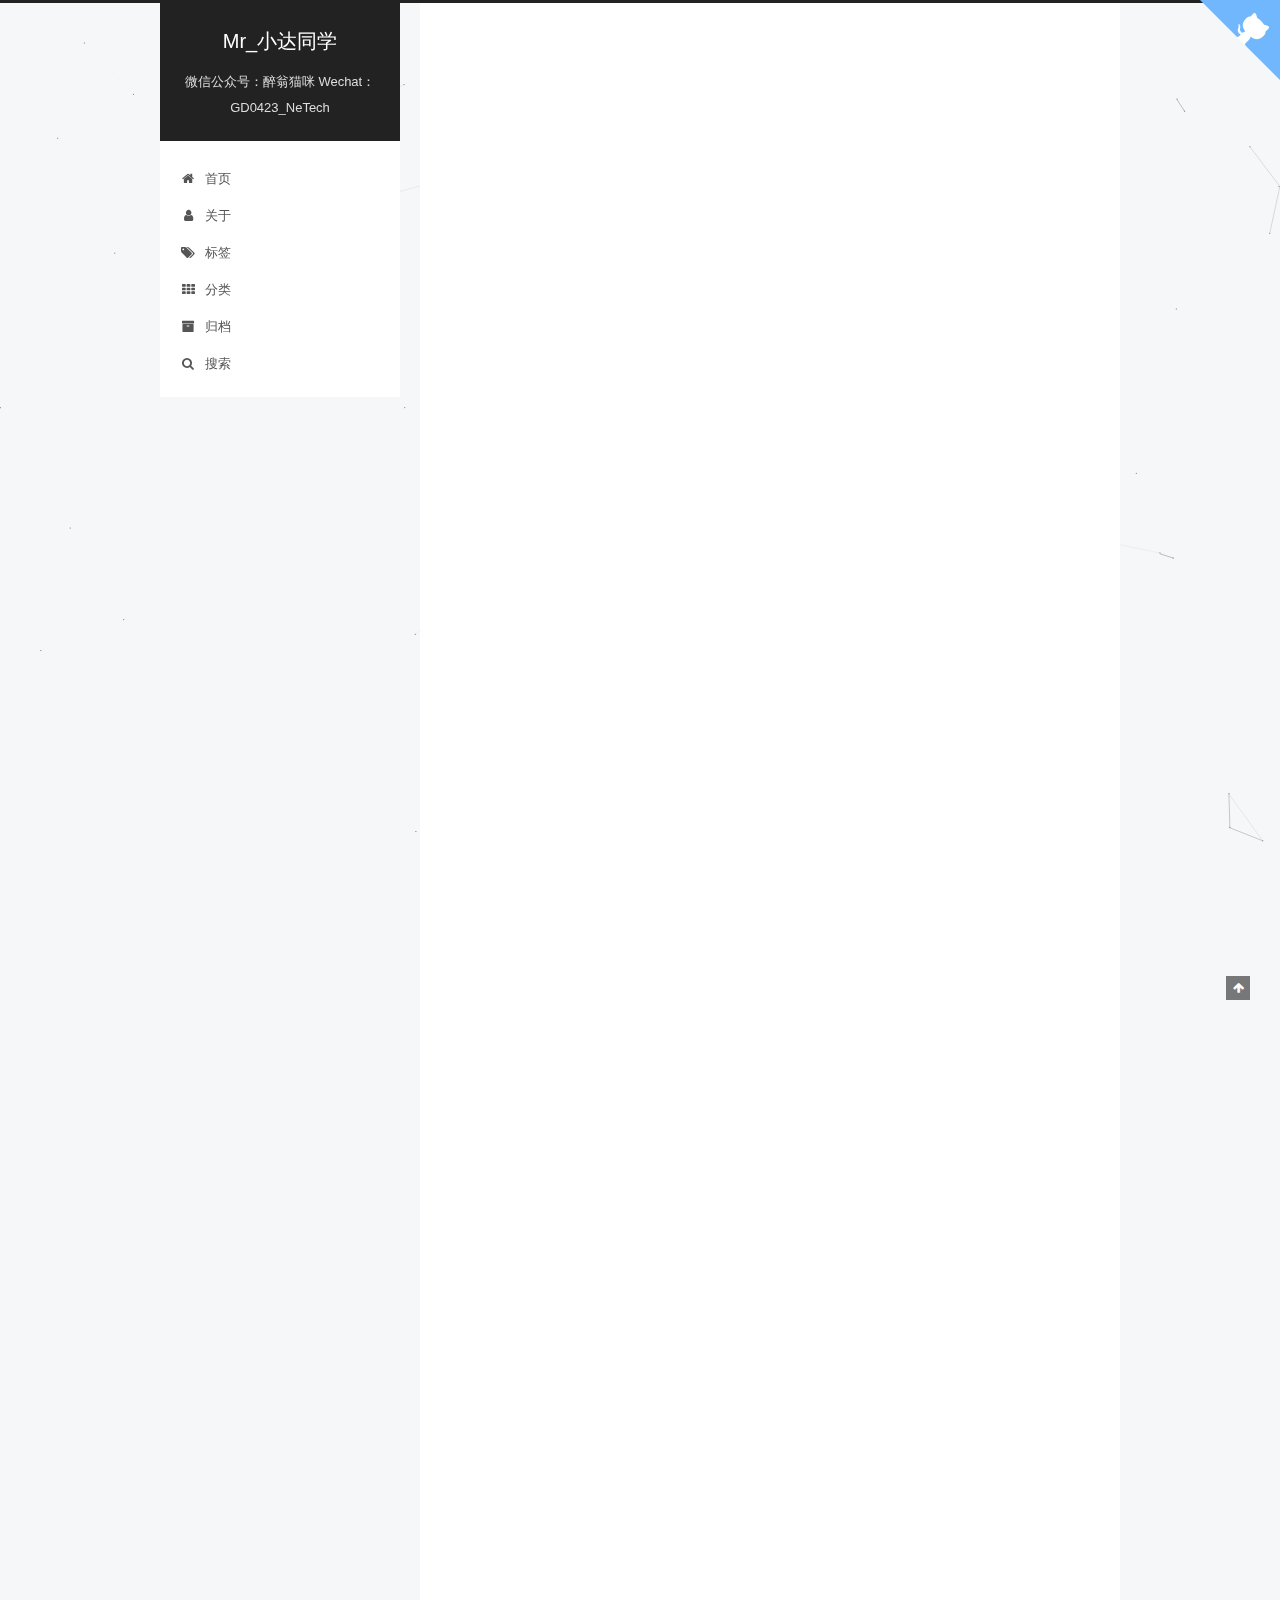
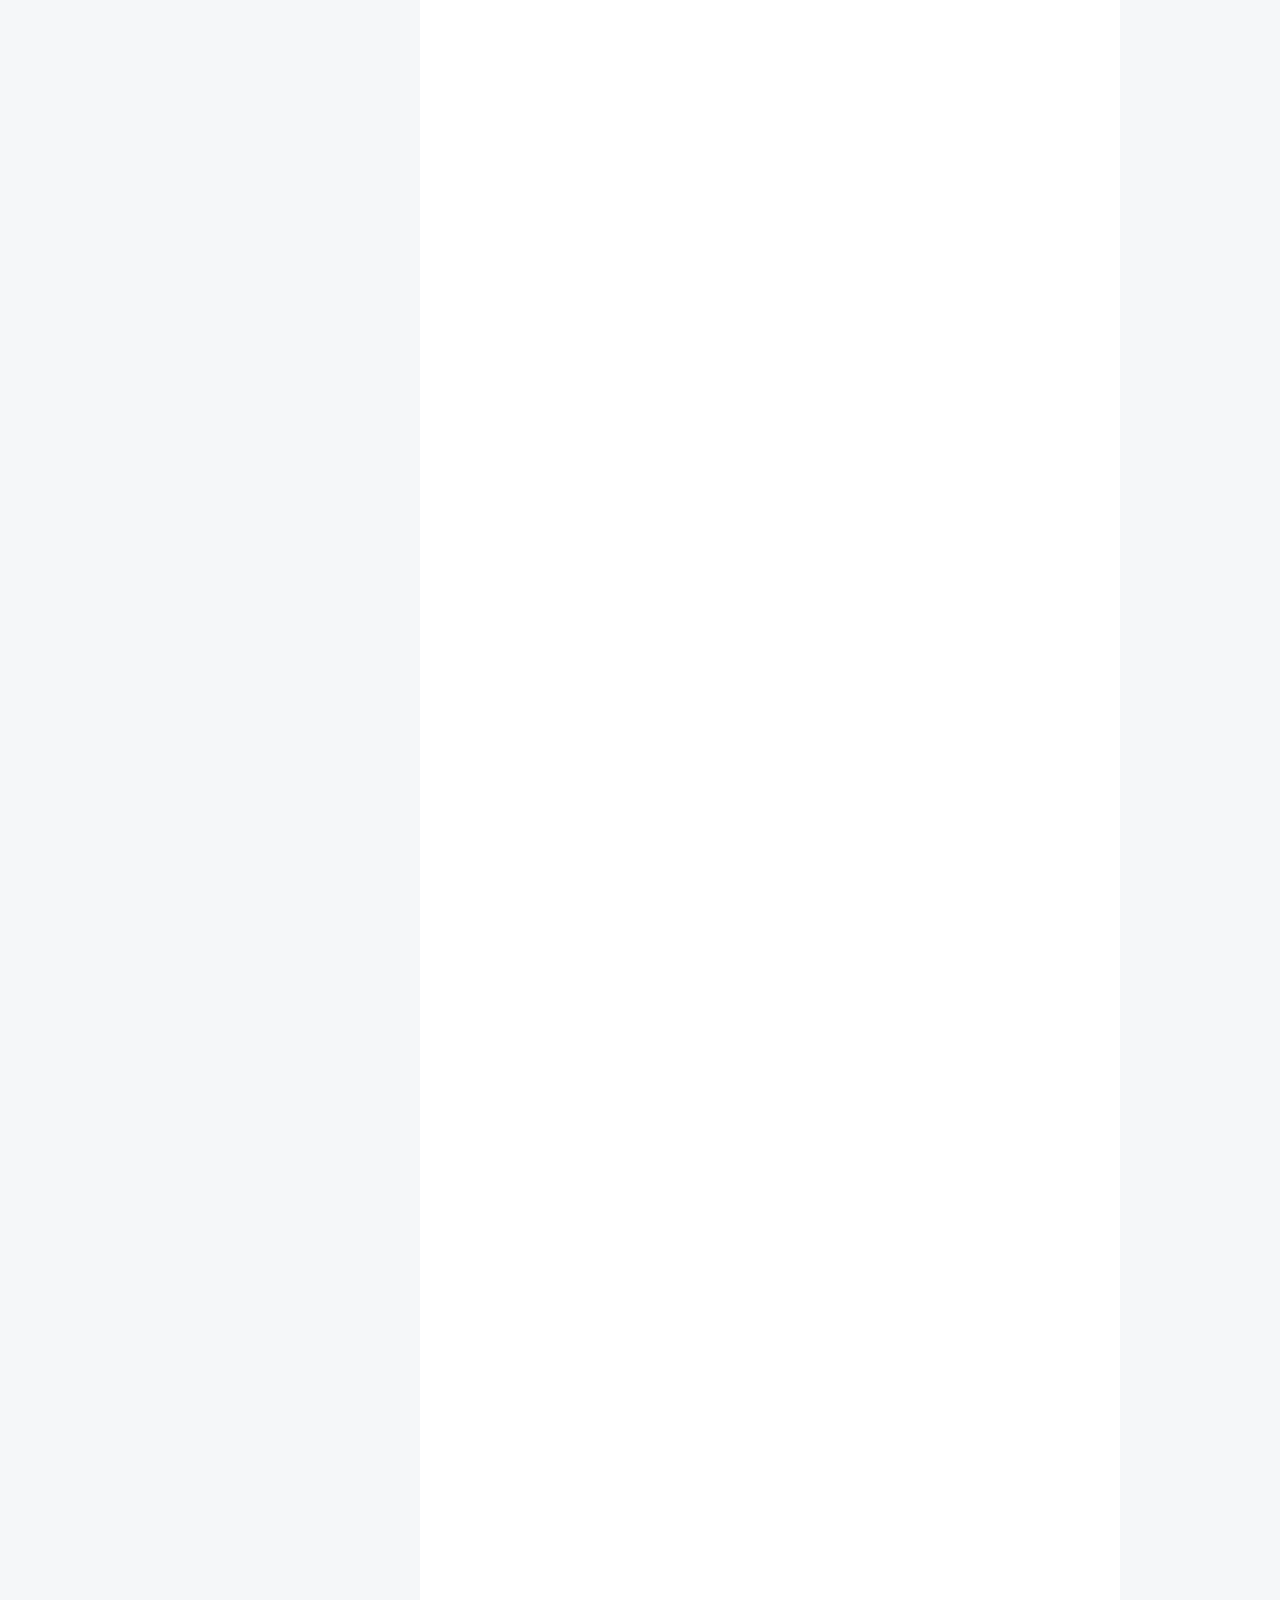
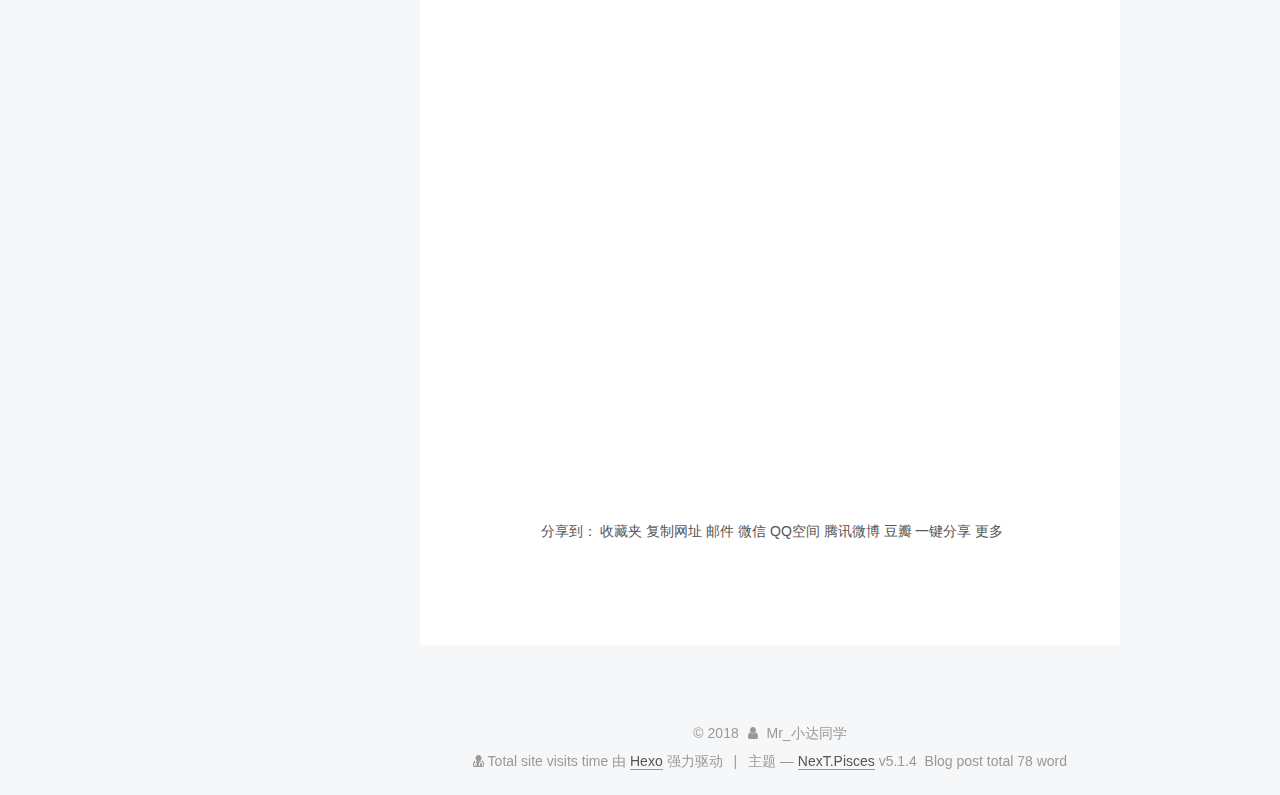
==== commit f6427aac: "Site updated: 2018-01-21 20:49:38" ====
--- a/about/index.html
+++ b/about/index.html
@@ -1,26 +1,44 @@
-<!doctype html>
-<html class="theme-next pisces" lang="zh-Hans">
+<!DOCTYPE html>
+<html class="theme-next pisces use-motion" lang="zh-Hans">
 <head>
-  <meta charset="UTF-8">
-<meta http-equiv="X-UA-Compatible" content="IE=edge">
-<meta name="viewport" content="width=device-width,initial-scale=1,maximum-scale=1">
-<meta http-equiv="Cache-Control" content="no-transform">
-<meta http-equiv="Cache-Control" content="no-siteapp">
-<link href="/lib/fancybox/source/jquery.fancybox.css?v=2.1.5" rel="stylesheet" type="text/css">
-<link href="//fonts.googleapis.com/css?family=Lato:300,300italic,400,400italic,700,700italic&subset=latin,latin-ext" rel="stylesheet" type="text/css">
-<link href="/lib/font-awesome/css/font-awesome.min.css?v=4.6.2" rel="stylesheet" type="text/css">
-<link href="/css/main.css?v=5.1.0" rel="stylesheet" type="text/css">
-<meta name="keywords" content="Hexo, NexT">
+  <meta charset="UTF-8"/>
+<meta http-equiv="X-UA-Compatible" content="IE=edge" />
+<meta name="viewport" content="width=device-width, initial-scale=1, maximum-scale=1"/>
+<meta name="theme-color" content="#222">
+
+<meta http-equiv="Cache-Control" content="no-transform" />
+<meta http-equiv="Cache-Control" content="no-siteapp" />
+  <script>
+  (function(i,s,o,g,r,a,m){i["DaoVoiceObject"]=r;i[r]=i[r]||function(){(i[r].q=i[r].q||[]).push(arguments)},i[r].l=1*new Date();a=s.createElement(o),m=s.getElementsByTagName(o)[0];a.async=1;a.src=g;a.charset="utf-8";m.parentNode.insertBefore(a,m)})(window,document,"script",('https:' == document.location.protocol ? 'https:' : 'http:') + "//widget.daovoice.io/widget/0f81ff2f.js","daovoice")
+  daovoice('init', {
+      app_id: "6f697dad"
+    });
+  daovoice('update');
+  </script>
+
+  <link href="/lib/fancybox/source/jquery.fancybox.css?v=2.1.5" rel="stylesheet" type="text/css" />
+<link href="/lib/font-awesome/css/font-awesome.min.css?v=4.6.2" rel="stylesheet" type="text/css" />
+<link href="/css/main.css?v=5.1.4" rel="stylesheet" type="text/css" />
+  <link rel="apple-touch-icon" sizes="180x180" href="/images/apple-touch-icon-next.png?v=5.1.4">
+  <link rel="icon" type="image/png" sizes="32x32" href="/images/favicon-32x32-next.png?v=5.1.4">
+  <link rel="icon" type="image/png" sizes="16x16" href="/images/favicon-16x16-next.png?v=5.1.4">
+  <link rel="mask-icon" href="/images/logo.svg?v=5.1.4" color="#222">
+  <meta name="keywords" content="Hexo, NexT" />
+
+<!-- 他人 -->
 <link rel="alternate" href="/atom.xml" title="小达同学" type="application/atom+xml">
 <link rel="shortcut icon" type="image/x-icon" href="/favicon.ico?v=5.1.0">
+<!-- 他人 、-->
 <script type="text/javascript" id="hexo.configurations">
   var NexT = window.NexT || {};
   var CONFIG = {
     root: '/',
     scheme: 'Pisces',
-    sidebar: {"position":"left","display":"hide","offset":12,"offset_float":0,"b2t":false,"scrollpercent":false},
+    version: '5.1.4',
+    sidebar: {"position":"left","display":"post","offset":12,"b2t":false,"scrollpercent":false,"onmobile":false},
     fancybox: true,
-    motion: false,
+    tabs: true,
+    motion: {"enable":true,"async":false,"transition":{"post_block":"fadeIn","post_header":"slideDownIn","post_body":"slideDownIn","coll_header":"slideLeftIn","sidebar":"slideUpIn"}},
     duoshuo: {
       userId: '0',
       author: '博主'
@@ -34,10 +52,22 @@
     }
   };
 </script>
-<link rel="canonical" href="http://wuxiaolong.me/about/">
+
+<link rel="canonical" href="http://yoursite.com/about/"/>
+
 <title>
     关于我 | Mr_小达同学
 </title>
+<script type="text/javascript">
+    var _hmt = _hmt || [];
+    (function() {
+      var hm = document.createElement("script");
+      hm.src = "https://hm.baidu.com/hm.js?41fc030db57d5570dd22f78997dc4a7e";
+      var s = document.getElementsByTagName("script")[0];
+      s.parentNode.insertBefore(hm, s);
+    })();
+</script>
+
   <style type="text/css">
   .div_right_bottom {
   width: 200px;
@@ -49,46 +79,26 @@
 }
 </style>
 </head>
+
+
 <body itemscope itemtype="http://schema.org/WebPage" lang="zh-Hans">
-<script>
-  (function(i,s,o,g,r,a,m){i['GoogleAnalyticsObject']=r;i[r]=i[r]||function(){
-            (i[r].q=i[r].q||[]).push(arguments)},i[r].l=1*new Date();a=s.createElement(o),
-          m=s.getElementsByTagName(o)[0];a.async=1;a.src=g;m.parentNode.insertBefore(a,m)
-  })(window,document,'script','https://www.google-analytics.com/analytics.js','ga');
-  ga('create', 'UA-105780265-1', 'auto');
-  ga('send', 'pageview');
-</script>
-
-  <script type="text/javascript">
-    var _hmt = _hmt || [];
-    (function() {
-      var hm = document.createElement("script");
-      hm.src = "https://hm.baidu.com/hm.js?0e1dc2030f397dfa0d60ad22b374430d";
-      var s = document.getElementsByTagName("script")[0];
-      s.parentNode.insertBefore(hm, s);
-    })();
-  </script>
-
-  <div class="container sidebar-position-left">
-    <div class="headband">
-      
-    </div>
+
+ <div class="container sidebar-position-left page-archive">
+    <div class="headband"></div>
+    <a href="https://github.com/huangguangda" class="github-corner" aria-label="View source on Github"><svg width="80" height="80" viewBox="0 0 250 250" style="fill:#70B7FD; color:#fff; position: absolute; top: 0; border: 0; right: 0;" aria-hidden="true"><path d="M0,0 L115,115 L130,115 L142,142 L250,250 L250,0 Z"></path><path d="M128.3,109.0 C113.8,99.7 119.0,89.6 119.0,89.6 C122.0,82.7 120.5,78.6 120.5,78.6 C119.2,72.0 123.4,76.3 123.4,76.3 C127.3,80.9 125.5,87.3 125.5,87.3 C122.9,97.6 130.6,101.9 134.4,103.2" fill="currentColor" style="transform-origin: 130px 106px;" class="octo-arm"></path><path d="M115.0,115.0 C114.9,115.1 118.7,116.5 119.8,115.4 L133.7,101.6 C136.9,99.2 139.9,98.4 142.2,98.6 C133.8,88.0 127.5,74.4 143.8,58.0 C148.5,53.4 154.0,51.2 159.7,51.0 C160.3,49.4 163.2,43.6 171.4,40.1 C171.4,40.1 176.1,42.5 178.8,56.2 C183.1,58.6 187.2,61.8 190.9,65.4 C194.5,69.0 197.7,73.2 200.1,77.6 C213.8,80.2 216.3,84.9 216.3,84.9 C212.7,93.1 206.9,96.0 205.4,96.6 C205.1,102.4 203.0,107.8 198.3,112.5 C181.9,128.9 168.3,122.5 157.7,114.1 C157.9,116.9 156.7,120.9 152.7,124.9 L141.0,136.5 C139.8,137.7 141.6,141.9 141.8,141.8 Z" fill="currentColor" class="octo-body"></path></svg></a><style>.github-corner:hover .octo-arm{animation:octocat-wave 560ms ease-in-out}@keyframes octocat-wave{0%,100%{transform:rotate(0)}20%,60%{transform:rotate(-25deg)}40%,80%{transform:rotate(10deg)}}@media (max-width:500px){.github-corner:hover .octo-arm{animation:none}.github-corner .octo-arm{animation:octocat-wave 560ms ease-in-out}}</style>
+
     <header id="header" class="header" itemscope itemtype="http://schema.org/WPHeader">
-      <div class="header-inner">
-      <div class="site-brand-wrapper">
-
-  <div class="site-meta">
-
+      <div class="header-inner"><div class="site-brand-wrapper">
+  <div class="site-meta ">
+    
     <div class="custom-logo-site-title">
-      <a href="/" class="brand" rel="start">
+      <a href="/"  class="brand" rel="start">
         <span class="logo-line-before"><i></i></span>
         <span class="site-title">Mr_小达同学</span>
         <span class="logo-line-after"><i></i></span>
       </a>
     </div>
-
         <p class="site-subtitle">微信公众号：醉翁猫咪 Wechat：GD0423_NeTech</p>
-
   </div>
 
   <div class="site-nav-toggle">
@@ -98,59 +108,65 @@
       <span class="btn-bar"></span>
     </button>
   </div>
-
 </div>
 
 <nav class="site-nav">
     <ul id="menu" class="menu">
         <li class="menu-item menu-item-home">
-          <a href="/" rel="section">
-              <i class="menu-item-icon fa fa-fw fa-home"></i> <br>
+          <a href="/" rel="section">            
+              <i class="menu-item-icon fa fa-fw fa-home"></i> <br />        
             首页
           </a>
         </li>
-            <li class="menu-item menu-item-about">
-          <a href="/about/index.html" rel="section">
-              <i class="menu-item-icon fa fa-fw fa-user"></i> <br>
+        <li class="menu-item menu-item-about">
+          <a href="/about/" rel="section">
+              <i class="menu-item-icon fa fa-fw fa-user"></i> <br />
             关于
           </a>
         </li>
-         <li class="menu-item menu-item-tags">
-          <a href="/tags/index.html" rel="section">
-              <i class="menu-item-icon fa fa-fw fa-tags"></i> <br>
+        <li class="menu-item menu-item-tags">
+          <a href="/tags/" rel="section">
+              <i class="menu-item-icon fa fa-fw fa-tags"></i> <br />
             标签
           </a>
         </li>
         <li class="menu-item menu-item-categories">
-          <a href="/categories/index.html" rel="section">
-              <i class="menu-item-icon fa fa-fw fa-th"></i> <br>
+          <a href="/categories/" rel="section">
+              <i class="menu-item-icon fa fa-fw fa-th"></i> <br />
             分类
           </a>
         </li>
         <li class="menu-item menu-item-archives">
-          <a href="/archives/index.html" rel="section">
-              <i class="menu-item-icon fa fa-fw fa-archive"></i> <br>
+          <a href="/archives/" rel="section">
+              <i class="menu-item-icon fa fa-fw fa-archive"></i> <br />
             归档
           </a>
         </li>
         <li class="menu-item menu-item-search">
-            <a href="javascript:;" class="st-search-show-outputs">
-              <i class="menu-item-icon fa fa-search fa-fw"></i> <br>
+            <a href="javascript:;" class="popup-trigger">
+              <i class="menu-item-icon fa fa-search fa-fw"></i> <br />
             搜索
           </a>
         </li>
     </ul>
+
     <div class="site-search">
-  <form class="site-search-form">
-  <input type="text" id="st-search-input" class="st-search-input st-default-search-input">
-</form>
-<script type="text/javascript">
-  (function(w,d,t,u,n,s,e){w['SwiftypeObject']=n;w[n]=w[n]||function(){
-    (w[n].q=w[n].q||[]).push(arguments);};s=d.createElement(t);
-    e=d.getElementsByTagName(t)[0];s.async=1;s.src=u;e.parentNode.insertBefore(s,e);
-  })(window,document,'script','//s.swiftypecdn.com/install/v2/st.js','_st');
-  _st('install', 'ywBn2eRCzfb494KCWJw3','2.0.0');
-</script>
+  <div class="popup search-popup local-search-popup">
+  <div class="local-search-header clearfix">
+    <span class="search-icon">
+      <i class="fa fa-search"></i>
+    </span>
+    <span class="popup-btn-close">
+      <i class="fa fa-times-circle"></i>
+    </span>
+    <div class="local-search-input-wrapper">
+      <input autocomplete="off"
+             placeholder="搜索..." spellcheck="false"
+             type="text" id="local-search-input">
+    </div>
+  </div>
+  <div id="local-search-result"></div>
+</div>
     </div>
 </nav>
  </div>
@@ -160,9 +176,46 @@
         <div class="content-wrap">
           <div id="content" class="content">
   <div id="posts" class="posts-expand">
-  <header class="post-header">
-	<h1 class="post-title" itemprop="name headline">关于我</h1>
-  </header>
+
+
+    <div class="post-block">
+    <link itemprop="mainEntityOfPage" href="http://yoursite.com/about">
+    <span hidden itemprop="author" itemscope itemtype="http://schema.org/Person">
+      <meta itemprop="name" content="Mr_小达同学">
+      <meta itemprop="description" content="">
+      <meta itemprop="image" content="/uploads/avatar.png">
+    </span>
+    <span hidden itemprop="publisher" itemscope itemtype="http://schema.org/Organization">
+      <meta itemprop="name" content="Mr_小达同学">
+    </span>
+      <header class="post-header">
+          <h1 class="post-title" itemprop="name headline">关于Mr_小达同学</h1>
+        <div class="post-meta">
+          <span class="post-time">
+              <span class="post-meta-item-icon">
+                <i class="fa fa-calendar-o"></i>
+              </span>
+                <span class="post-meta-item-text">发表于</span>
+              <time title="创建于" itemprop="dateCreated datePublished" datetime="2018-01-21T20:01:02+08:00">
+                2018-01-21
+              </time>
+          </span>         
+              <span class="post-comments-count">
+                <span class="post-meta-divider">|</span>
+                <span class="post-meta-item-icon">
+                  <i class="fa fa-comment-o"></i>
+                </span>
+                <a href="/2018/01/21/about" itemprop="discussionUrl">
+                  <span class="post-comments-count disqus-comment-count"
+                        data-disqus-identifier="2018/01/21/about" itemprop="commentCount"></span>
+                </a>
+              </span>
+        </div>
+      </header>
+
+    <div class="post-body" itemprop="articleBody">
+
+
 
    <p style="margin-top: 15px;margin-right: 8px;margin-left: 8px;max-width: 100%;min-height: 1em;color: rgb(62, 62, 62);font-size: 16px;white-space: normal;background-color: rgb(255, 255, 255);text-align: center;box-sizing: border-box !important;word-wrap: break-word !important;">
 
@@ -225,7 +278,7 @@
   </section>
 
         <p>
-          <iframe frameborder="no" border="0" marginwidth="0" marginheight="0" width=330 height=86 src="//music.163.com/outchain/player?type=2&id=26830666&auto=1&height=66"></iframe></p>
+          <iframe frameborder="no" border="0" marginwidth="0" marginheight="0" width=330 height=86 src="//music.163.com/outchain/player?type=2&id=26830666&auto=0&height=66"></iframe></p>
         
         <h1 style="margin-top: 1.3em;margin-bottom: 1em;font-weight: bold;font-size: 1.6em;max-width: 100%;color: rgb(62, 62, 62);">介绍
         </h1>
@@ -486,7 +539,7 @@
 
                         <section class="" style="max-width: 100%;box-sizing: border-box;vertical-align: middle;display: inline-block;word-wrap: break-word !important;overflow: hidden !important;">
 
-                              <img class="" data-ratio="1" data-src="https://mmbiz.qpic.cn/mmbiz_jpg/3aPj0GhFQDB3G0Cpgjy8TO5Ut2SAIdReCzshJwgDYIIJq8SwOtDrqaoo9NNa1U2J9qwWLl1j4AQXwUuVGHsROA/0/jpeg?" data-w="258" style="box-sizing: border-box;vertical-align: middle;word-wrap: break-word !important;visibility: visible !important;width: auto !important;" width="auto"  /></section></section>
+                              <img id="wechat_subscriber_qcode" src="/uploads/wechat-qcode.jpg" alt="Mr_小达同学 wechat" style="width: 200px; max-width: 100%;"/></section></section>
 
                             </section>
 
@@ -525,20 +578,210 @@
                                 </section>
                               </section>
  </div>
-  <div class="comments" id="comments">
+
+<!-- 自己的 -->
+  <div>
+    
+    <div>
+    
+        <div style="text-align:center;color: #ccc;font-size:14px;">-------------In this paper, the end<i class="fa fa-paw"></i>Thank you for reading.-------------</div>
+    
+</div>
+</div>
+
+<div>
+
+  <div style="padding: 10px 0; margin: 20px auto; width: 90%; text-align: center;">
+  <div>Adhere to original technology sharing<<br/> your support will encourage me to continue to create!</div>
+
+  <button id="rewardButton" disable="enable" onclick="var qr = document.getElementById('QR'); if (qr.style.display === 'none') {qr.style.display='block';} else {qr.style.display='none'}">
+    <span>打赏</span>
+  </button>
+
+  <div id="QR" style="display: none;">
+      <div id="wechat" style="display: inline-block">
+        <img id="wechat_qr" src="/images/wechatpay.jpg" alt="Mr_小达同学 微信支付"/>
+        <p>微信支付</p>
+      </div>
   </div>
-  <div class="sidebar-toggle">
+ </div>
+</div>
+
+
+    <footer class="post-footer">
+      
+    </footer>
+  </div>
+  </article>
+
+    <div class="post-spread">
+      
+        ﻿<!-- JiaThis Button BEGIN -->
+
+<div class="jiathis_style">
+
+<span class="jiathis_txt">分享到：</span>
+
+<a class="jiathis_button_fav">收藏夹</a>
+
+<a class="jiathis_button_copy">复制网址</a>
+
+<a class="jiathis_button_email">邮件</a>
+
+<a class="jiathis_button_weixin">微信</a>
+
+<a class="jiathis_button_qzone">QQ空间</a>
+
+<a class="jiathis_button_tqq">腾讯微博</a>
+
+<a class="jiathis_button_douban">豆瓣</a>
+
+<a class="jiathis_button_share">一键分享</a>
+
+
+<a href="http://www.jiathis.com/share?uid=2140465" class="jiathis jiathis_txt jiathis_separator jtico jtico_jiathis" target="_blank">更多</a>
+
+<a class="jiathis_counter_style"></a>
+
+</div>
+
+<script type="text/javascript" >
+
+var jiathis_config={
+  data_track_clickback:true,
+  summary:"",
+  shortUrl:false,
+  hideMore:false
+}
+
+</script>
+
+<script type="text/javascript" src="http://v3.jiathis.com/code/jia.js?uid=" charset="utf-8">
+</script>
+
+<!-- JiaThis Button END -->
+      
+    </div>
+  </div>
+
+          </div>
+          
+    <div class="comments" id="comments">
+      <div id="disqus_thread">
+        <noscript>
+          Please enable JavaScript to view the
+          <a href="https://disqus.com/?ref_noscript">comments powered by Disqus.</a>
+        </noscript>
+      </div>
+    </div>
+        </div>
+
+
+ <div class="sidebar-toggle">
     <div class="sidebar-toggle-line-wrap">
       <span class="sidebar-toggle-line sidebar-toggle-line-first"></span>
       <span class="sidebar-toggle-line sidebar-toggle-line-middle"></span>
       <span class="sidebar-toggle-line sidebar-toggle-line-last"></span>
     </div>
   </div>
-
-     
-</main>
-
-
+  <aside id="sidebar" class="sidebar">
+    <div class="sidebar-inner">
+
+<!--  -->
+         <section class="site-overview-wrap sidebar-panel sidebar-panel-active">
+        <div class="site-overview">
+          <div class="site-author motion-element" itemprop="author" itemscope itemtype="http://schema.org/Person"> 
+              <img class="site-author-image" itemprop="image"
+                src="/uploads/avatar.png"
+                alt="Mr_小达同学" />
+              <p class="site-author-name" itemprop="name">Mr_小达同学</p>
+              <p class="site-description motion-element" itemprop="description">「醉翁猫咪」致力称为全栈开发工程师，专注于Android技术从小白到大牛，认真总结每一个技术要点，为你的软件技术排忧解难；不仅如此还会分享一些人生感悟。我的人生只有三件事，喝酒，创作，以及分享，人生有小猫咪，何尝不幸福~biubiubiu!</p>
+          </div>
+          <nav class="site-state motion-element">      
+              <div class="site-state-item site-state-posts">          
+                <a href="/archives/">
+                  <span class="site-state-item-count">1</span>
+                  <span class="site-state-item-name">日志</span>
+                </a>
+              </div>   
+
+          </nav>         
+            <div class="links-of-author motion-element">
+                
+                  <span class="links-of-author-item">
+                    <a href="https://github.com/huangguangda" target="_blank" title="GitHub">
+                      
+                        <i class="fa fa-fw fa-github"></i>GitHub</a>
+                  </span>
+                
+                  <span class="links-of-author-item">
+                    <a href="mailto:2397923107@qq.com" target="_blank" title="E-Mail">
+                      
+                        <i class="fa fa-fw fa-envelope"></i>E-Mail</a>
+                  </span>
+                
+                  <span class="links-of-author-item">
+                    <a href="http://blog.csdn.net/qq_36232611" target="_blank" title="CSDN">
+                      
+                        <i class="fa fa-fw fa-codiepie"></i>CSDN</a>
+                  </span>
+                
+                  <span class="links-of-author-item">
+                    <a href="https://my.oschina.net/xiaomaomi1997" target="_blank" title="OSChina">
+                      
+                        <i class="fa fa-fw fa-mortar-board"></i>OSChina</a>
+                  </span>
+                
+                  <span class="links-of-author-item">
+                    <a href="http://www.jianshu.com/u/c89bf16d47a4" target="_blank" title="Jian shu">
+                      
+                        <i class="fa fa-fw fa-leanpub"></i>Jian shu</a>
+                  </span>
+                
+                  <span class="links-of-author-item">
+                    <a href="https://juejin.im/user/5a16e1f3f265da43128096cb" target="_blank" title="Jue jin">
+                      
+                        <i class="fa fa-fw fa-eercast"></i>Jue jin</a>
+                  </span>
+                
+            </div>
+          
+          <iframe frameborder="no" border="0" marginwidth="0" marginheight="0" width=298 height=52 src="//music.163.com/outchain/player?type=2&id=177278&auto=0&height=32"></iframe>
+        </div>
+      </section>
+  
+    </div>
+  </aside>      
+      </div>
+    </main>
+
+    <footer id="footer" class="footer">
+      <div class="footer-inner">
+        <script async src="https://dn-lbstatics.qbox.me/busuanzi/2.3/busuanzi.pure.mini.js"></script>
+<div class="copyright">&copy; <span itemprop="copyrightYear">2018</span>
+  <span class="with-love">
+    <i class="fa fa-user"></i>
+  </span>
+  <span class="author" itemprop="copyrightHolder">Mr_小达同学</span>
+
+  
+</div>
+
+<div class="powered-by">
+<i class="fa fa-user-md"></i>
+<span id="busuanzi_container_site_pv">
+    Total site visits <span id="busuanzi_value_site_pv"></span> time
+</span>
+</div>
+  <div class="powered-by">由 <a class="theme-link" target="_blank" href="https://hexo.io">Hexo</a> 强力驱动</div>
+  <span class="post-meta-divider">|</span>
+  <div class="theme-info">主题 &mdash; <a class="theme-link" target="_blank" href="https://github.com/iissnan/hexo-theme-next">NexT.Pisces</a> v5.1.4</div>
+<div class="theme-info">
+  <div class="powered-by"></div>
+  <span class="post-count">Blog post total 78 word</span>
+</div>  
+      </div>
+    </footer>
       <div class="back-to-top">
         <i class="fa fa-arrow-up"></i>
       </div>
@@ -550,17 +793,349 @@
   }
 </script>
   
-  <script type="text/javascript" src="/lib/jquery/index.js?v=2.1.3"></script>
-  <script type="text/javascript" src="/lib/fastclick/lib/fastclick.min.js?v=1.0.6"></script>
-  <script type="text/javascript" src="/lib/jquery_lazyload/jquery.lazyload.js?v=1.9.7"></script>
-  <script type="text/javascript" src="/lib/velocity/velocity.min.js?v=1.2.1"></script>
-  <script type="text/javascript" src="/lib/velocity/velocity.ui.min.js?v=1.2.1"></script>
-  <script type="text/javascript" src="/lib/fancybox/source/jquery.fancybox.pack.js?v=2.1.5"></script>
-  <script type="text/javascript" src="/js/src/utils.js?v=5.1.0"></script>
-  <script type="text/javascript" src="/js/src/motion.js?v=5.1.0"></script>
-  <script type="text/javascript" src="/js/src/affix.js?v=5.1.0"></script>
-  <script type="text/javascript" src="/js/src/schemes/pisces.js?v=5.1.0"></script>
-  <script type="text/javascript" src="/js/src/bootstrap.js?v=5.1.0"></script>
-
+    <script type="text/javascript" src="/lib/jquery/index.js?v=2.1.3"></script>
+    <script type="text/javascript" src="/lib/fastclick/lib/fastclick.min.js?v=1.0.6"></script>
+    <script type="text/javascript" src="/lib/jquery_lazyload/jquery.lazyload.js?v=1.9.7"></script>
+    <script type="text/javascript" src="/lib/velocity/velocity.min.js?v=1.2.1"></script>
+    <script type="text/javascript" src="/lib/velocity/velocity.ui.min.js?v=1.2.1"></script>
+    <script type="text/javascript" src="/lib/fancybox/source/jquery.fancybox.pack.js?v=2.1.5"></script> 
+    <script type="text/javascript" src="/lib/canvas-nest/canvas-nest.min.js"></script>
+  <script type="text/javascript" src="/js/src/utils.js?v=5.1.4"></script>
+  <script type="text/javascript" src="/js/src/motion.js?v=5.1.4"></script>
+  <script type="text/javascript" src="/js/src/affix.js?v=5.1.4"></script>
+  <script type="text/javascript" src="/js/src/schemes/pisces.js?v=5.1.4"></script>
+  <script type="text/javascript" src="/js/src/scrollspy.js?v=5.1.4"></script>
+<script type="text/javascript" src="/js/src/post-details.js?v=5.1.4"></script>
+  <script type="text/javascript" src="/js/src/bootstrap.js?v=5.1.4"></script>  
+      <script id="dsq-count-scr" src="https://.disqus.com/count.js" async></script> 
+      <script type="text/javascript">
+        var disqus_config = function () {
+          this.page.url = 'http://yoursite.com/2018/01/21/about';
+          this.page.identifier = '2018/01/21/about';
+          this.page.title = '关于Mr_小达同学';
+        };
+        var d = document, s = d.createElement('script');
+        s.src = 'https://.disqus.com/embed.js';
+        s.setAttribute('data-timestamp', '' + +new Date());
+        (d.head || d.body).appendChild(s);
+      </script>
+    
+  <script type="text/javascript">
+    // Popup Window;
+    var isfetched = false;
+    var isXml = true;
+    // Search DB path;
+    var search_path = "search.xml";
+    if (search_path.length === 0) {
+      search_path = "search.xml";
+    } else if (/json$/i.test(search_path)) {
+      isXml = false;
+    }
+    var path = "/" + search_path;
+    // monitor main search box;
+
+    var onPopupClose = function (e) {
+      $('.popup').hide();
+      $('#local-search-input').val('');
+      $('.search-result-list').remove();
+      $('#no-result').remove();
+      $(".local-search-pop-overlay").remove();
+      $('body').css('overflow', '');
+    }
+
+    function proceedsearch() {
+      $("body")
+        .append('<div class="search-popup-overlay local-search-pop-overlay"></div>')
+        .css('overflow', 'hidden');
+      $('.search-popup-overlay').click(onPopupClose);
+      $('.popup').toggle();
+      var $localSearchInput = $('#local-search-input');
+      $localSearchInput.attr("autocapitalize", "none");
+      $localSearchInput.attr("autocorrect", "off");
+      $localSearchInput.focus();
+    }
+
+    // search function;
+    var searchFunc = function(path, search_id, content_id) {
+      'use strict';
+
+      // start loading animation
+      $("body")
+        .append('<div class="search-popup-overlay local-search-pop-overlay">' +
+          '<div id="search-loading-icon">' +
+          '<i class="fa fa-spinner fa-pulse fa-5x fa-fw"></i>' +
+          '</div>' +
+          '</div>')
+        .css('overflow', 'hidden');
+      $("#search-loading-icon").css('margin', '20% auto 0 auto').css('text-align', 'center');
+
+      $.ajax({
+        url: path,
+        dataType: isXml ? "xml" : "json",
+        async: true,
+        success: function(res) {
+          // get the contents from search data
+          isfetched = true;
+          $('.popup').detach().appendTo('.header-inner');
+          var datas = isXml ? $("entry", res).map(function() {
+            return {
+              title: $("title", this).text(),
+              content: $("content",this).text(),
+              url: $("url" , this).text()
+            };
+          }).get() : res;
+          var input = document.getElementById(search_id);
+          var resultContent = document.getElementById(content_id);
+          var inputEventFunction = function() {
+            var searchText = input.value.trim().toLowerCase();
+            var keywords = searchText.split(/[\s\-]+/);
+            if (keywords.length > 1) {
+              keywords.push(searchText);
+            }
+            var resultItems = [];
+            if (searchText.length > 0) {
+              // perform local searching
+              datas.forEach(function(data) {
+                var isMatch = false;
+                var hitCount = 0;
+                var searchTextCount = 0;
+                var title = data.title.trim();
+                var titleInLowerCase = title.toLowerCase();
+                var content = data.content.trim().replace(/<[^>]+>/g,"");
+                var contentInLowerCase = content.toLowerCase();
+                var articleUrl = decodeURIComponent(data.url);
+                var indexOfTitle = [];
+                var indexOfContent = [];
+                // only match articles with not empty titles
+                if(title != '') {
+                  keywords.forEach(function(keyword) {
+                    function getIndexByWord(word, text, caseSensitive) {
+                      var wordLen = word.length;
+                      if (wordLen === 0) {
+                        return [];
+                      }
+                      var startPosition = 0, position = [], index = [];
+                      if (!caseSensitive) {
+                        text = text.toLowerCase();
+                        word = word.toLowerCase();
+                      }
+                      while ((position = text.indexOf(word, startPosition)) > -1) {
+                        index.push({position: position, word: word});
+                        startPosition = position + wordLen;
+                      }
+                      return index;
+                    }
+
+                    indexOfTitle = indexOfTitle.concat(getIndexByWord(keyword, titleInLowerCase, false));
+                    indexOfContent = indexOfContent.concat(getIndexByWord(keyword, contentInLowerCase, false));
+                  });
+                  if (indexOfTitle.length > 0 || indexOfContent.length > 0) {
+                    isMatch = true;
+                    hitCount = indexOfTitle.length + indexOfContent.length;
+                  }
+                }
+
+                // show search results
+
+                if (isMatch) {
+                  // sort index by position of keyword
+
+                  [indexOfTitle, indexOfContent].forEach(function (index) {
+                    index.sort(function (itemLeft, itemRight) {
+                      if (itemRight.position !== itemLeft.position) {
+                        return itemRight.position - itemLeft.position;
+                      } else {
+                        return itemLeft.word.length - itemRight.word.length;
+                      }
+                    });
+                  });
+
+                  // merge hits into slices
+
+                  function mergeIntoSlice(text, start, end, index) {
+                    var item = index[index.length - 1];
+                    var position = item.position;
+                    var word = item.word;
+                    var hits = [];
+                    var searchTextCountInSlice = 0;
+                    while (position + word.length <= end && index.length != 0) {
+                      if (word === searchText) {
+                        searchTextCountInSlice++;
+                      }
+                      hits.push({position: position, length: word.length});
+                      var wordEnd = position + word.length;
+
+                      // move to next position of hit
+
+                      index.pop();
+                      while (index.length != 0) {
+                        item = index[index.length - 1];
+                        position = item.position;
+                        word = item.word;
+                        if (wordEnd > position) {
+                          index.pop();
+                        } else {
+                          break;
+                        }
+                      }
+                    }
+                    searchTextCount += searchTextCountInSlice;
+                    return {
+                      hits: hits,
+                      start: start,
+                      end: end,
+                      searchTextCount: searchTextCountInSlice
+                    };
+                  }
+
+                  var slicesOfTitle = [];
+                  if (indexOfTitle.length != 0) {
+                    slicesOfTitle.push(mergeIntoSlice(title, 0, title.length, indexOfTitle));
+                  }
+
+                  var slicesOfContent = [];
+                  while (indexOfContent.length != 0) {
+                    var item = indexOfContent[indexOfContent.length - 1];
+                    var position = item.position;
+                    var word = item.word;
+                    // cut out 100 characters
+                    var start = position - 20;
+                    var end = position + 80;
+                    if(start < 0){
+                      start = 0;
+                    }
+                    if (end < position + word.length) {
+                      end = position + word.length;
+                    }
+                    if(end > content.length){
+                      end = content.length;
+                    }
+                    slicesOfContent.push(mergeIntoSlice(content, start, end, indexOfContent));
+                  }
+
+                  // sort slices in content by search text's count and hits' count
+
+                  slicesOfContent.sort(function (sliceLeft, sliceRight) {
+                    if (sliceLeft.searchTextCount !== sliceRight.searchTextCount) {
+                      return sliceRight.searchTextCount - sliceLeft.searchTextCount;
+                    } else if (sliceLeft.hits.length !== sliceRight.hits.length) {
+                      return sliceRight.hits.length - sliceLeft.hits.length;
+                    } else {
+                      return sliceLeft.start - sliceRight.start;
+                    }
+                  });
+
+                  // select top N slices in content
+
+                  var upperBound = parseInt('1');
+                  if (upperBound >= 0) {
+                    slicesOfContent = slicesOfContent.slice(0, upperBound);
+                  }
+
+                  // highlight title and content
+
+                  function highlightKeyword(text, slice) {
+                    var result = '';
+                    var prevEnd = slice.start;
+                    slice.hits.forEach(function (hit) {
+                      result += text.substring(prevEnd, hit.position);
+                      var end = hit.position + hit.length;
+                      result += '<b class="search-keyword">' + text.substring(hit.position, end) + '</b>';
+                      prevEnd = end;
+                    });
+                    result += text.substring(prevEnd, slice.end);
+                    return result;
+                  }
+
+                  var resultItem = '';
+
+                  if (slicesOfTitle.length != 0) {
+                    resultItem += "<li><a href='" + articleUrl + "' class='search-result-title'>" + highlightKeyword(title, slicesOfTitle[0]) + "</a>";
+                  } else {
+                    resultItem += "<li><a href='" + articleUrl + "' class='search-result-title'>" + title + "</a>";
+                  }
+
+                  slicesOfContent.forEach(function (slice) {
+                    resultItem += "<a href='" + articleUrl + "'>" +
+                      "<p class=\"search-result\">" + highlightKeyword(content, slice) +
+                      "...</p>" + "</a>";
+                  });
+
+                  resultItem += "</li>";
+                  resultItems.push({
+                    item: resultItem,
+                    searchTextCount: searchTextCount,
+                    hitCount: hitCount,
+                    id: resultItems.length
+                  });
+                }
+              })
+            };
+            if (keywords.length === 1 && keywords[0] === "") {
+              resultContent.innerHTML = '<div id="no-result"><i class="fa fa-search fa-5x" /></div>'
+            } else if (resultItems.length === 0) {
+              resultContent.innerHTML = '<div id="no-result"><i class="fa fa-frown-o fa-5x" /></div>'
+            } else {
+              resultItems.sort(function (resultLeft, resultRight) {
+                if (resultLeft.searchTextCount !== resultRight.searchTextCount) {
+                  return resultRight.searchTextCount - resultLeft.searchTextCount;
+                } else if (resultLeft.hitCount !== resultRight.hitCount) {
+                  return resultRight.hitCount - resultLeft.hitCount;
+                } else {
+                  return resultRight.id - resultLeft.id;
+                }
+              });
+              var searchResultList = '<ul class=\"search-result-list\">';
+              resultItems.forEach(function (result) {
+                searchResultList += result.item;
+              })
+              searchResultList += "</ul>";
+              resultContent.innerHTML = searchResultList;
+            }
+          }
+
+          if ('auto' === 'auto') {
+            input.addEventListener('input', inputEventFunction);
+          } else {
+            $('.search-icon').click(inputEventFunction);
+            input.addEventListener('keypress', function (event) {
+              if (event.keyCode === 13) {
+                inputEventFunction();
+              }
+            });
+          }
+
+          // remove loading animation
+          $(".local-search-pop-overlay").remove();
+          $('body').css('overflow', '');
+
+          proceedsearch();
+        }
+      });
+    }
+
+    // handle and trigger popup window;
+    $('.popup-trigger').click(function(e) {
+      e.stopPropagation();
+      if (isfetched === false) {
+        searchFunc(path, 'local-search-input', 'local-search-result');
+      } else {
+        proceedsearch();
+      };
+    });
+
+    $('.popup-btn-close').click(onPopupClose);
+    $('.popup').click(function(e){
+      e.stopPropagation();
+    });
+    $(document).on('keyup', function (event) {
+      var shouldDismissSearchPopup = event.which === 27 &&
+        $('.search-popup').is(':visible');
+      if (shouldDismissSearchPopup) {
+        onPopupClose();
+      }
+    });
+  </script>
 </body>
-</html>+</html>
+<script type="text/javascript" src="/js/src/love.js"></script>--- a/css/main.css
+++ b/css/main.css
@@ -1975,7 +1975,7 @@
   width: 4px;
   height: 4px;
   border-radius: 50%;
-  background: #25341c;
+  background: #410a24;
 }
 .links-of-blogroll {
   font-size: 13px;
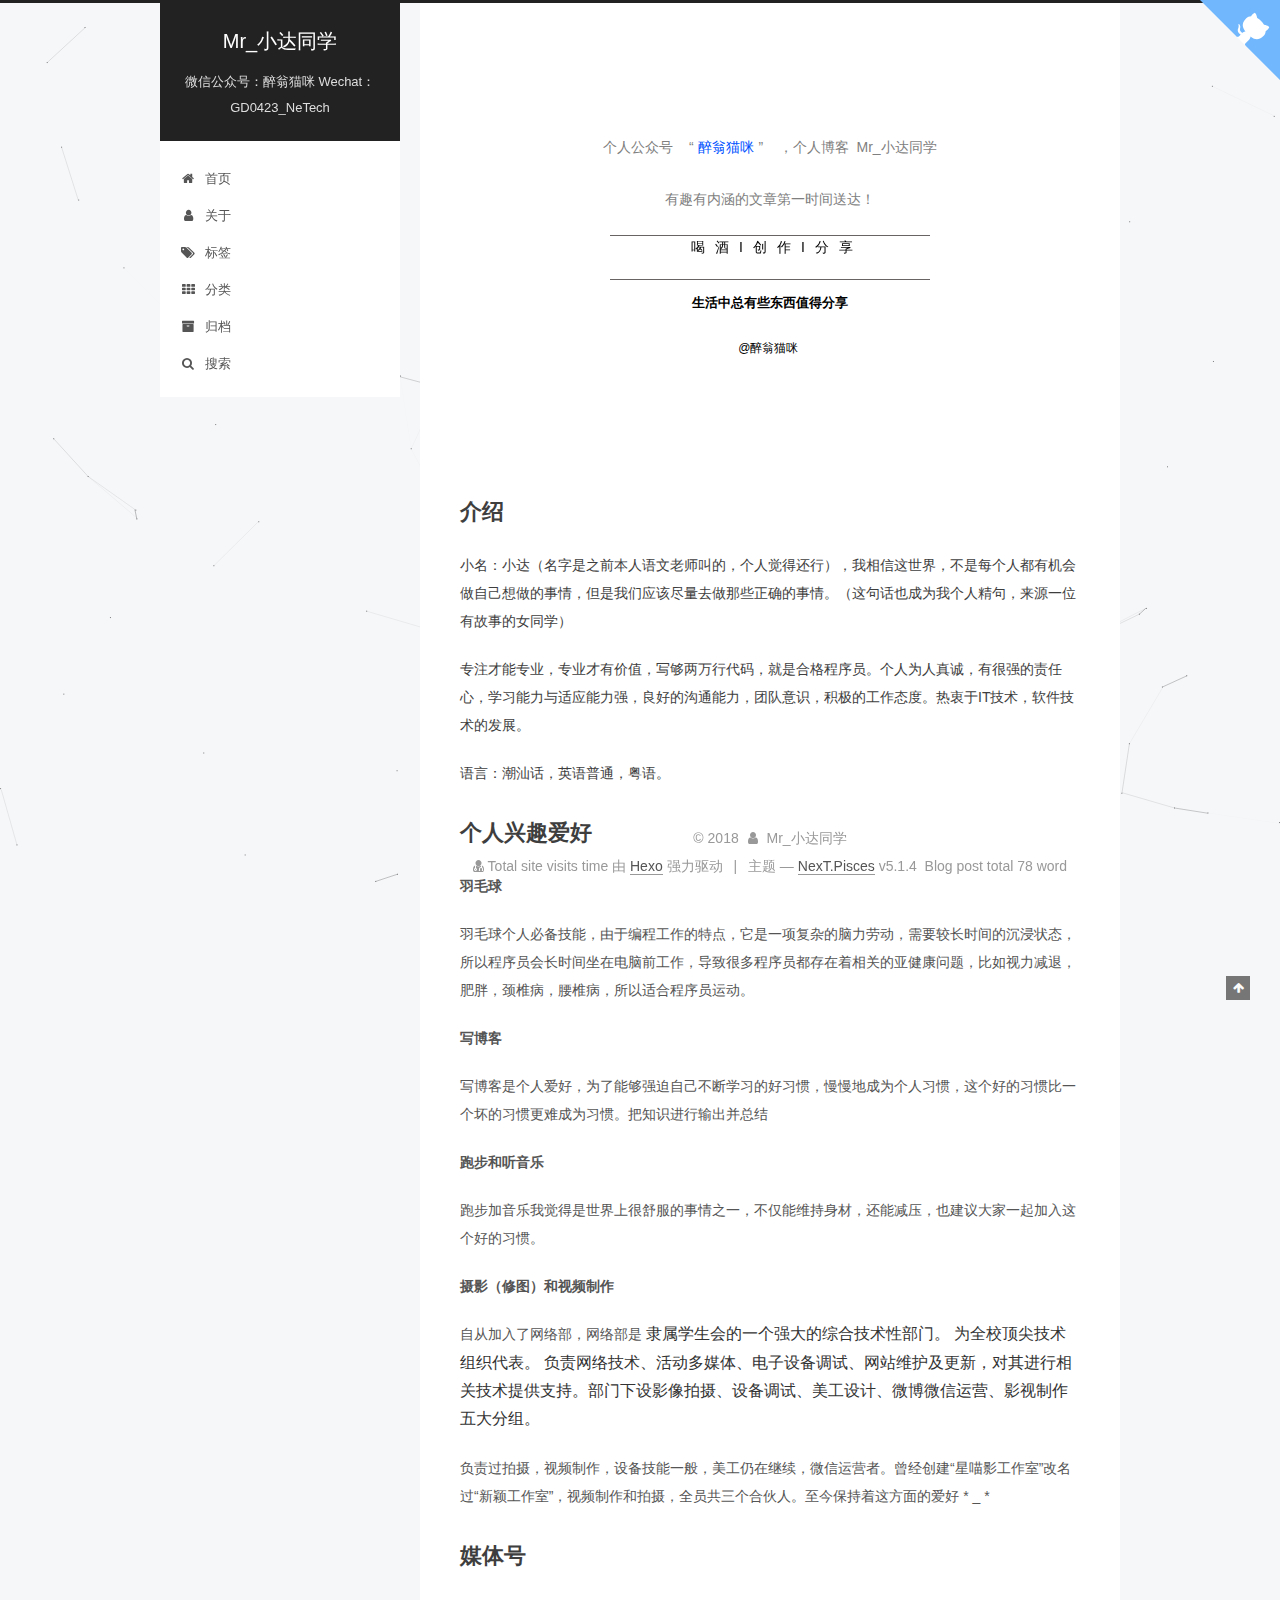
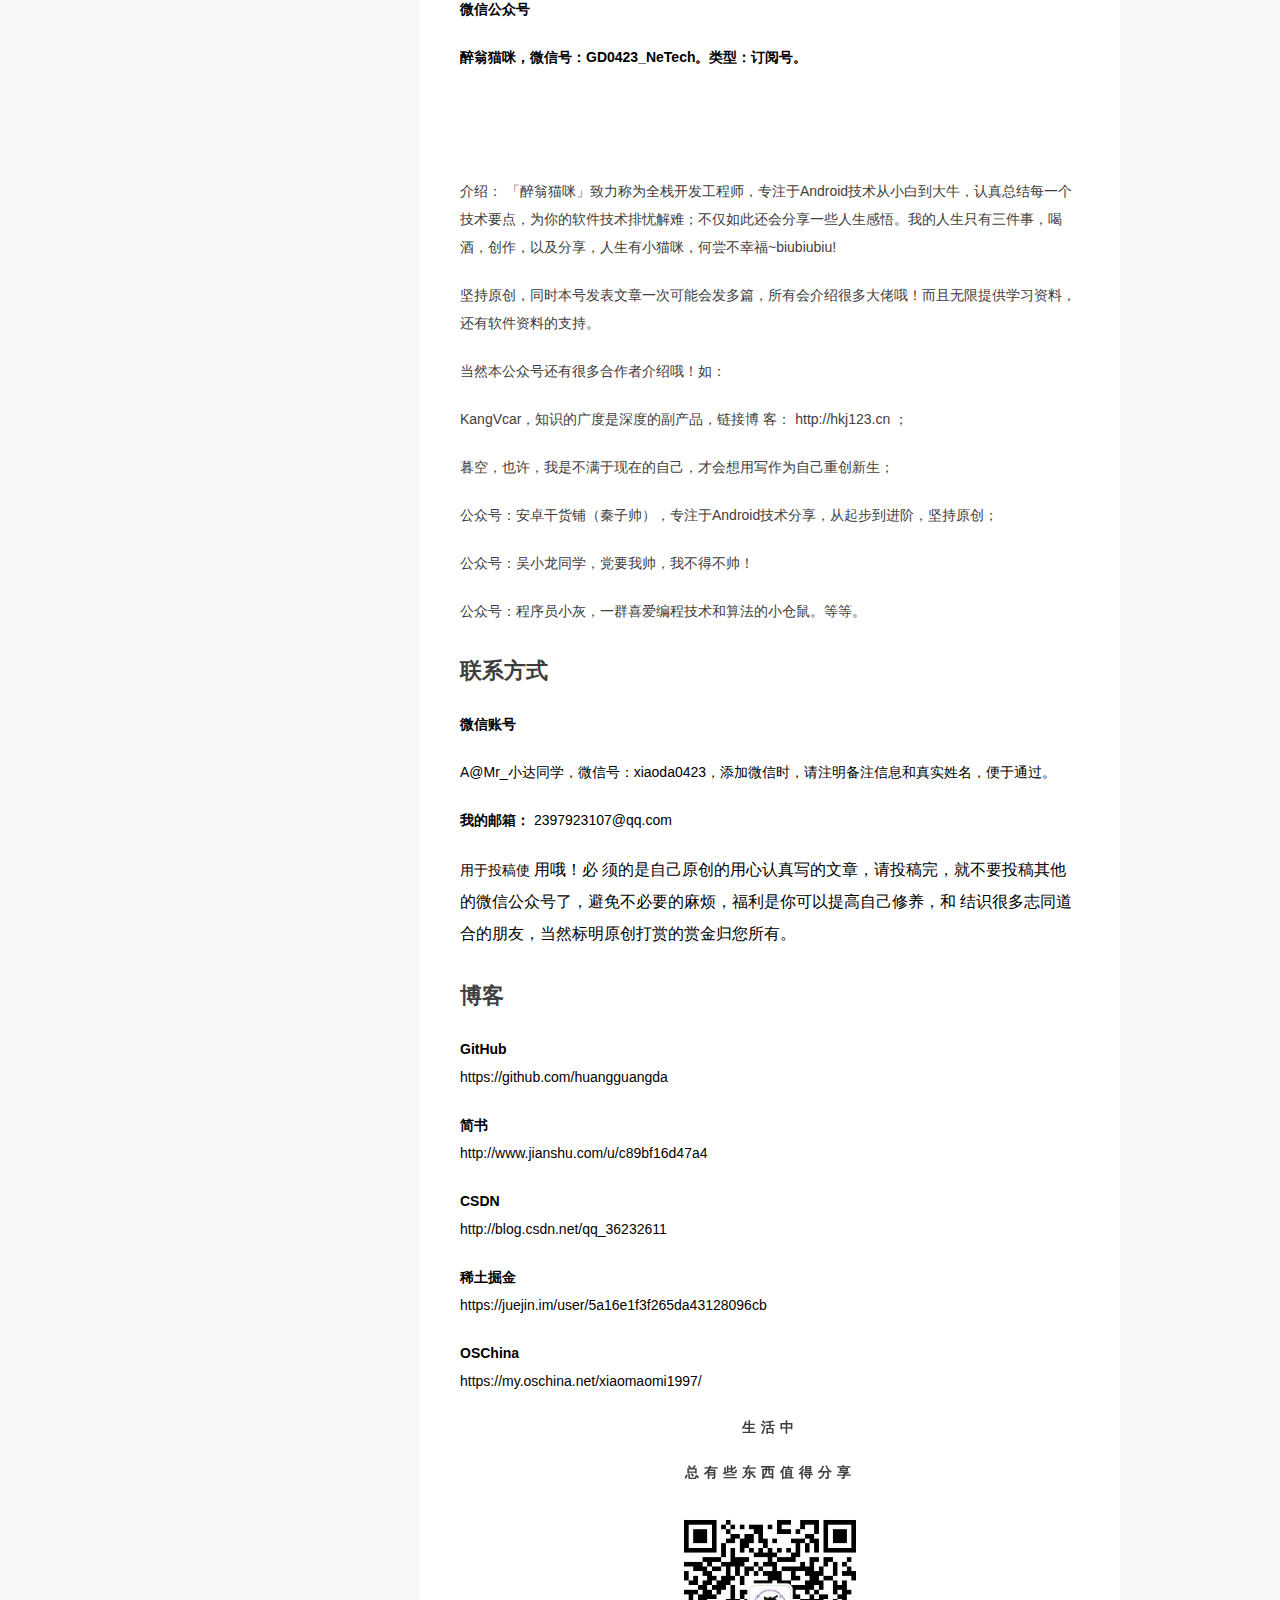
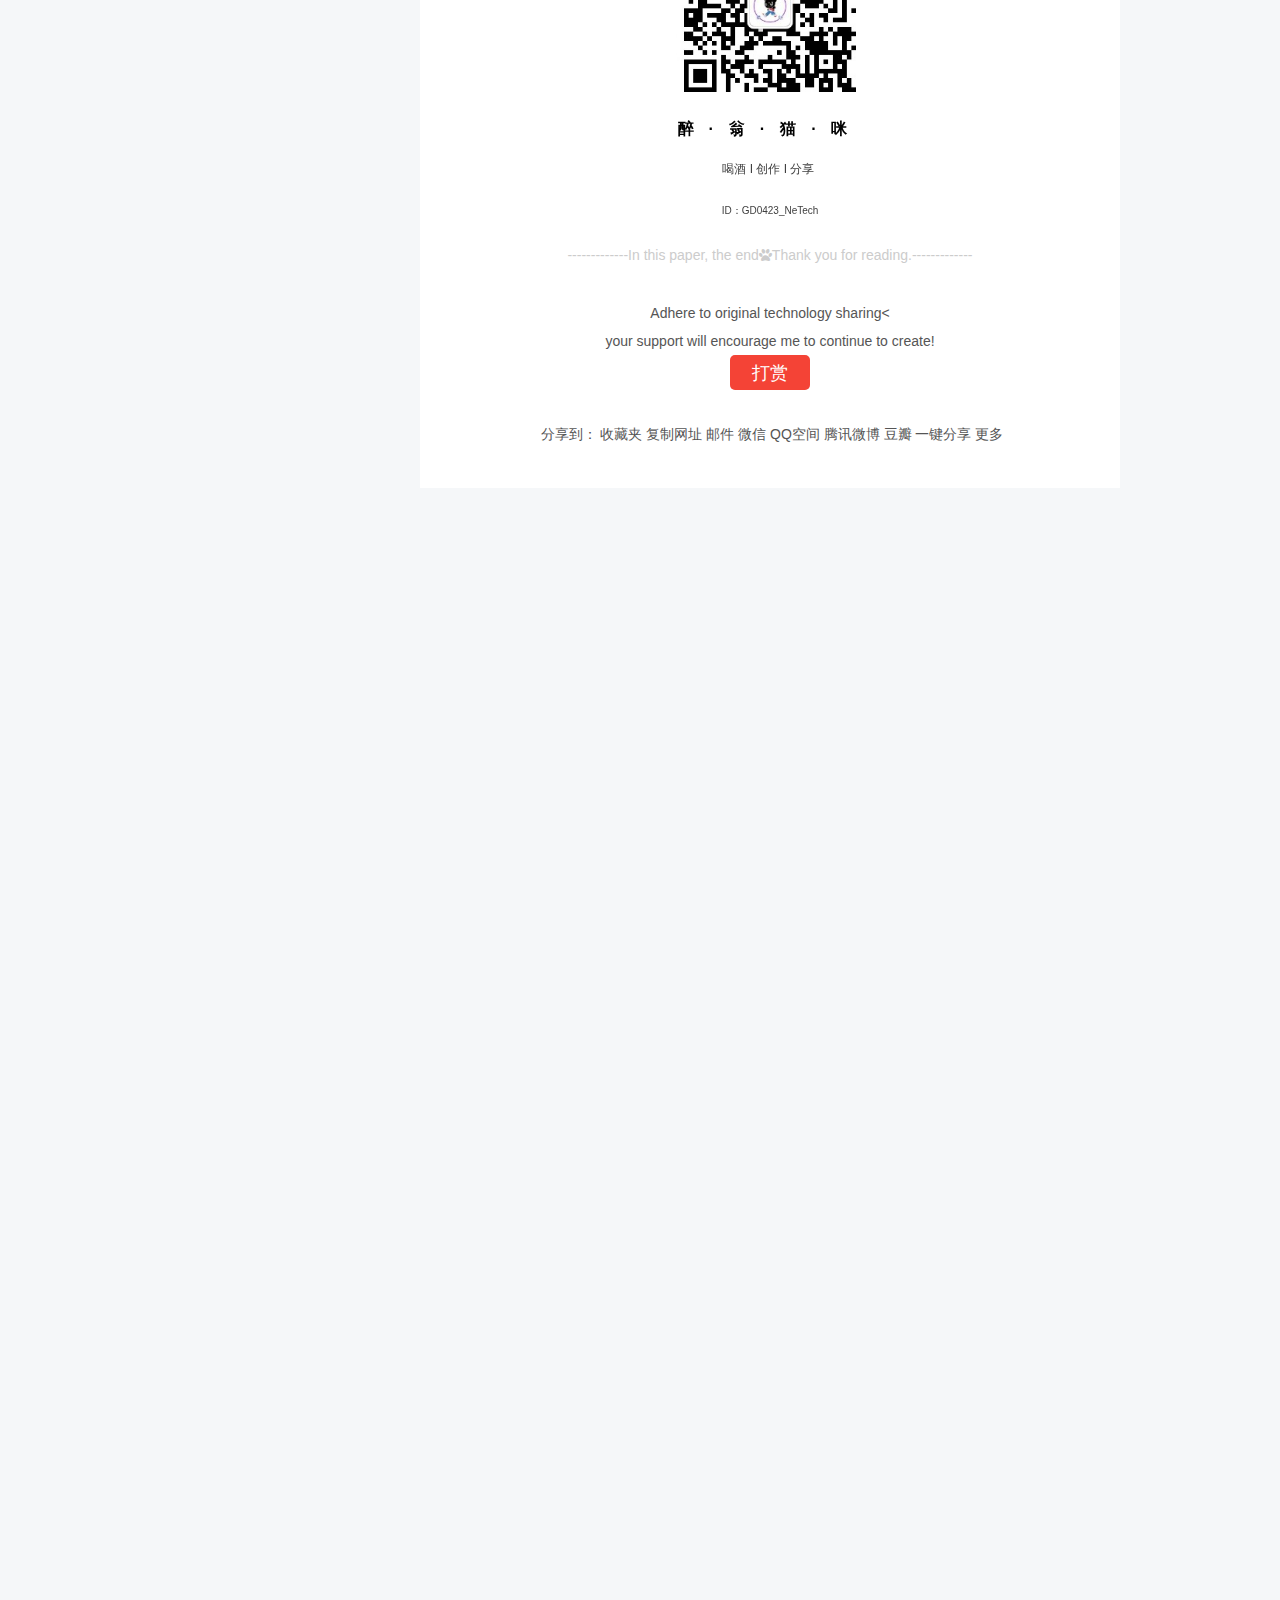
==== commit d41783b1: "Site updated: 2018-01-21 20:55:56" ====
--- a/about/index.html
+++ b/about/index.html
@@ -177,44 +177,9 @@
           <div id="content" class="content">
   <div id="posts" class="posts-expand">
 
-
-    <div class="post-block">
-    <link itemprop="mainEntityOfPage" href="http://yoursite.com/about">
-    <span hidden itemprop="author" itemscope itemtype="http://schema.org/Person">
-      <meta itemprop="name" content="Mr_小达同学">
-      <meta itemprop="description" content="">
-      <meta itemprop="image" content="/uploads/avatar.png">
-    </span>
-    <span hidden itemprop="publisher" itemscope itemtype="http://schema.org/Organization">
-      <meta itemprop="name" content="Mr_小达同学">
-    </span>
-      <header class="post-header">
-          <h1 class="post-title" itemprop="name headline">关于Mr_小达同学</h1>
-        <div class="post-meta">
-          <span class="post-time">
-              <span class="post-meta-item-icon">
-                <i class="fa fa-calendar-o"></i>
-              </span>
-                <span class="post-meta-item-text">发表于</span>
-              <time title="创建于" itemprop="dateCreated datePublished" datetime="2018-01-21T20:01:02+08:00">
-                2018-01-21
-              </time>
-          </span>         
-              <span class="post-comments-count">
-                <span class="post-meta-divider">|</span>
-                <span class="post-meta-item-icon">
-                  <i class="fa fa-comment-o"></i>
-                </span>
-                <a href="/2018/01/21/about" itemprop="discussionUrl">
-                  <span class="post-comments-count disqus-comment-count"
-                        data-disqus-identifier="2018/01/21/about" itemprop="commentCount"></span>
-                </a>
-              </span>
-        </div>
-      </header>
-
-    <div class="post-body" itemprop="articleBody">
-
+<header class="post-header">
+	<h1 class="post-title" itemprop="name headline">关于我</h1>
+</header>
 
 
    <p style="margin-top: 15px;margin-right: 8px;margin-left: 8px;max-width: 100%;min-height: 1em;color: rgb(62, 62, 62);font-size: 16px;white-space: normal;background-color: rgb(255, 255, 255);text-align: center;box-sizing: border-box !important;word-wrap: break-word !important;">
--- a/css/main.css
+++ b/css/main.css
@@ -1975,7 +1975,7 @@
   width: 4px;
   height: 4px;
   border-radius: 50%;
-  background: #410a24;
+  background: #cd75ff;
 }
 .links-of-blogroll {
   font-size: 13px;
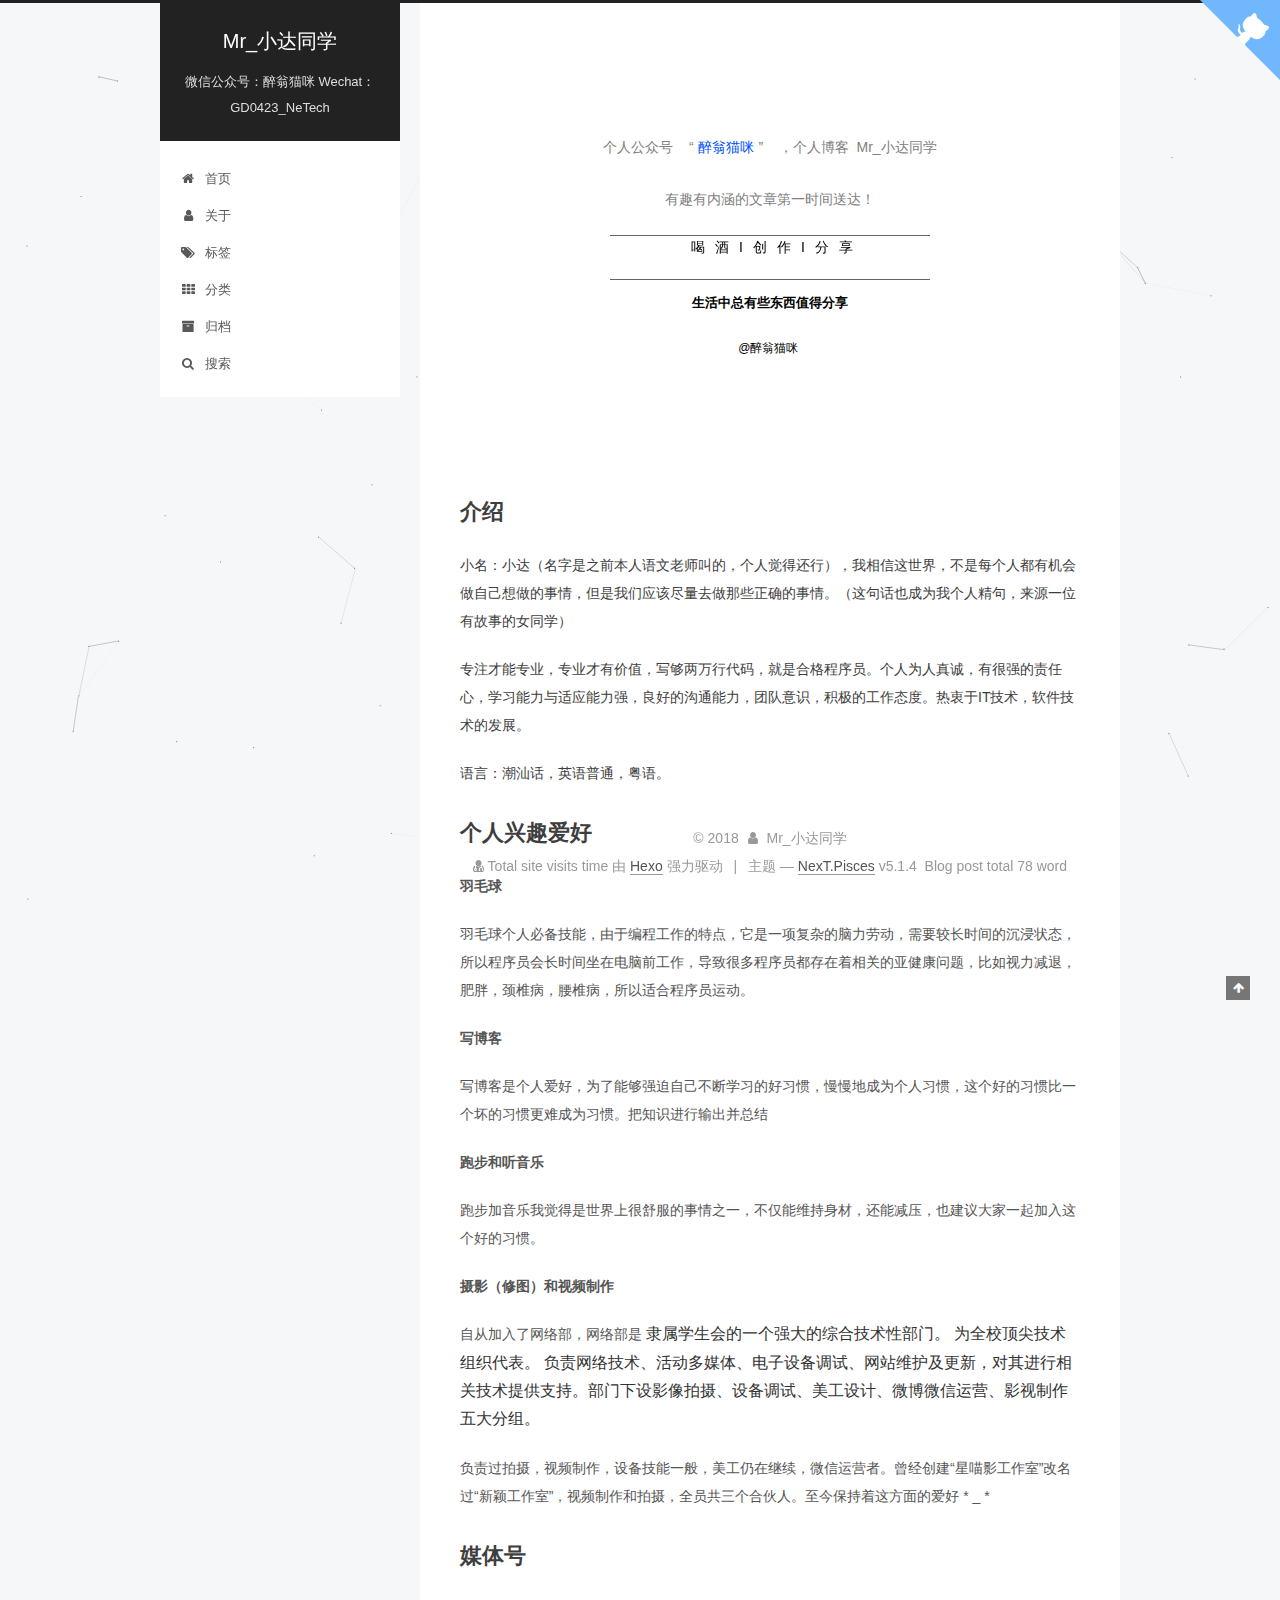
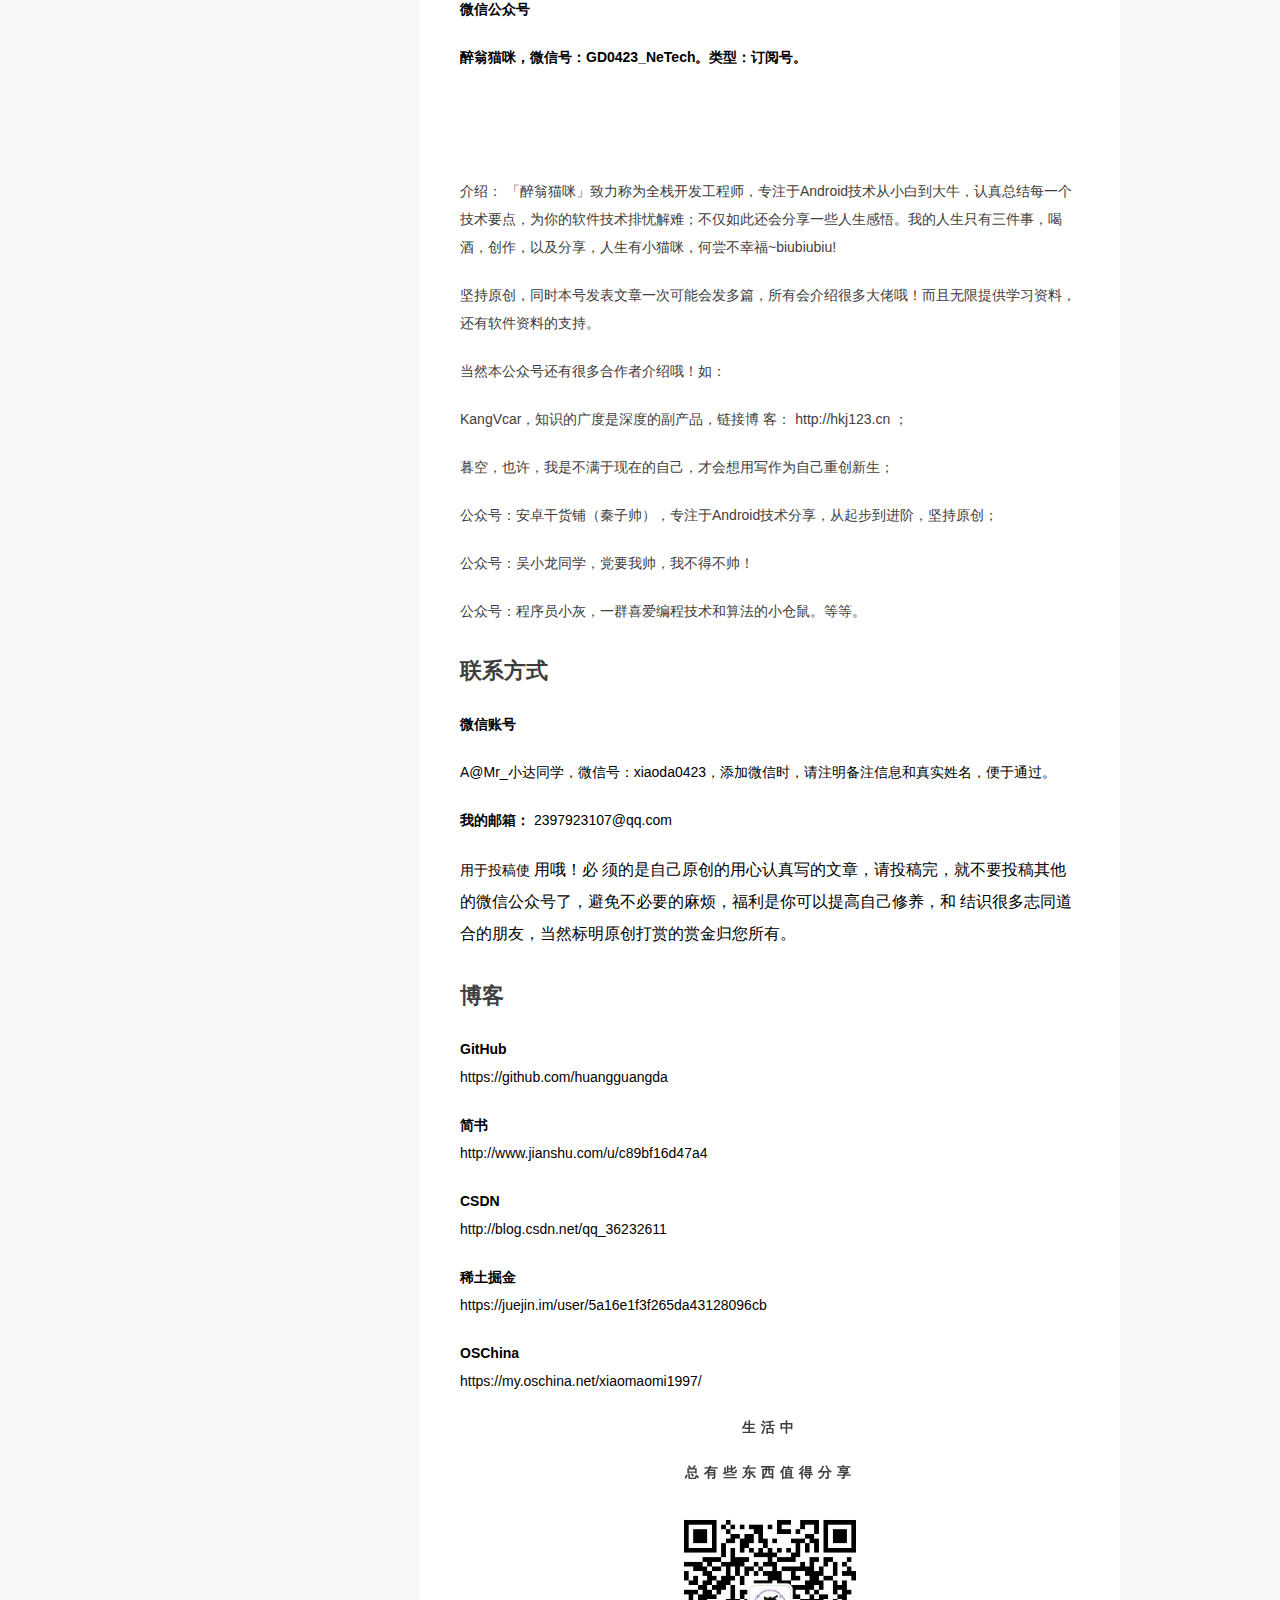
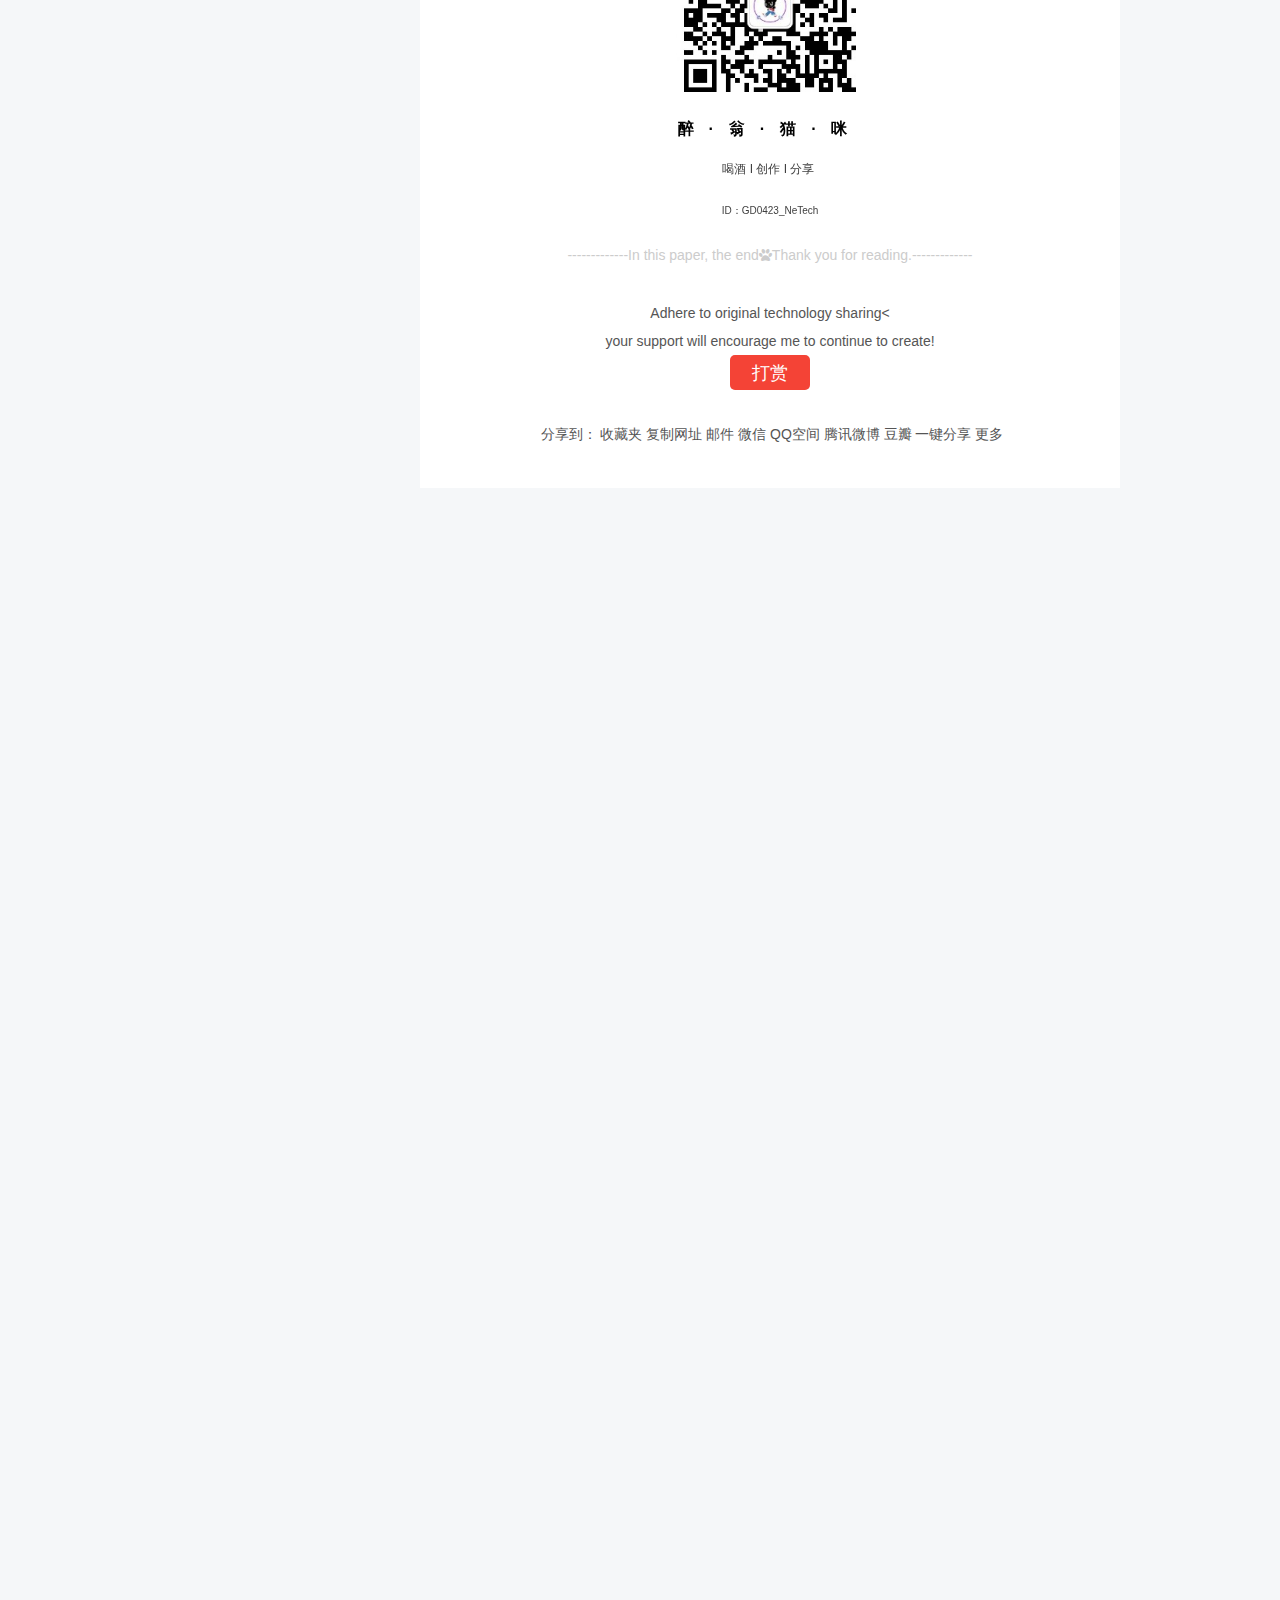
==== commit b84f4e19: "Site updated: 2018-01-21 21:03:07" ====
--- a/about/index.html
+++ b/about/index.html
@@ -25,10 +25,6 @@
   <link rel="mask-icon" href="/images/logo.svg?v=5.1.4" color="#222">
   <meta name="keywords" content="Hexo, NexT" />
 
-<!-- 他人 -->
-<link rel="alternate" href="/atom.xml" title="小达同学" type="application/atom+xml">
-<link rel="shortcut icon" type="image/x-icon" href="/favicon.ico?v=5.1.0">
-<!-- 他人 、-->
 <script type="text/javascript" id="hexo.configurations">
   var NexT = window.NexT || {};
   var CONFIG = {
@@ -68,7 +64,7 @@
     })();
 </script>
 
-  <style type="text/css">
+<!--   <style type="text/css">
   .div_right_bottom {
   width: 200px;
   top: 50%;
@@ -77,7 +73,7 @@
   margin-top: -100px;
   _position: absolute; 
 }
-</style>
+</style> -->
 </head>
 
 
@@ -306,21 +302,10 @@
 </p>
 
 <p style="text-align: left;widows: 1;">
-
 负责过拍摄，视频制作，设备技能一般，美工仍在继续，微信运营者。曾经创建“星喵影工作室”改名过“新颖工作室”，视频制作和拍摄，全员共三个合伙人。至今保持着这方面的爱好 * _ *
-
 </p>
 
-<!-- 
-<p style="text-align: center;widows: 1;">
-  <strong>刚好遇见你</strong>
-</p>
-
-
-<p style="text-align: center;widows: 1;">
-  <strong><br  /></strong>
-</p>
- -->
+
          
 
         <h1 style="margin-top: 1.3em;margin-bottom: 1em;font-weight: bold;font-size: 1.6em;max-width: 100%;color: rgb(62, 62, 62);">
--- a/css/main.css
+++ b/css/main.css
@@ -1975,7 +1975,7 @@
   width: 4px;
   height: 4px;
   border-radius: 50%;
-  background: #cd75ff;
+  background: #f6ffff;
 }
 .links-of-blogroll {
   font-size: 13px;
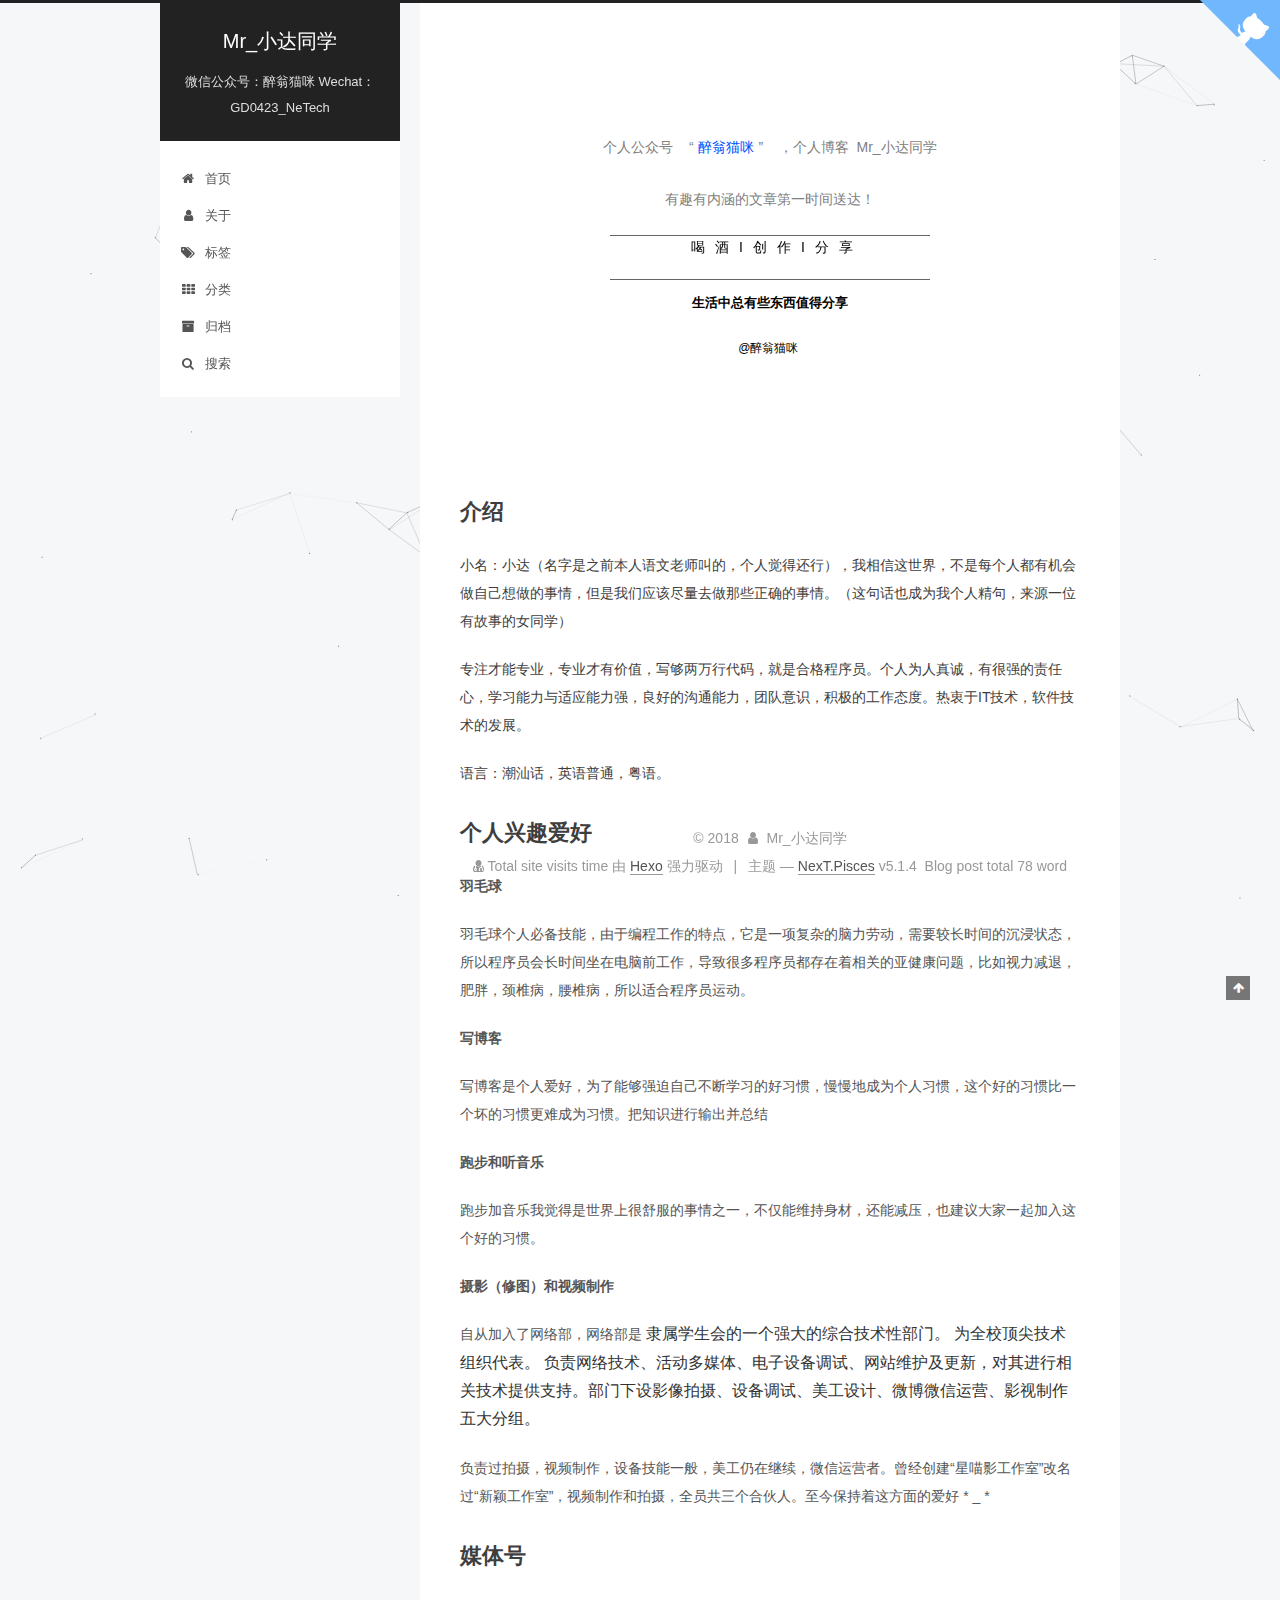
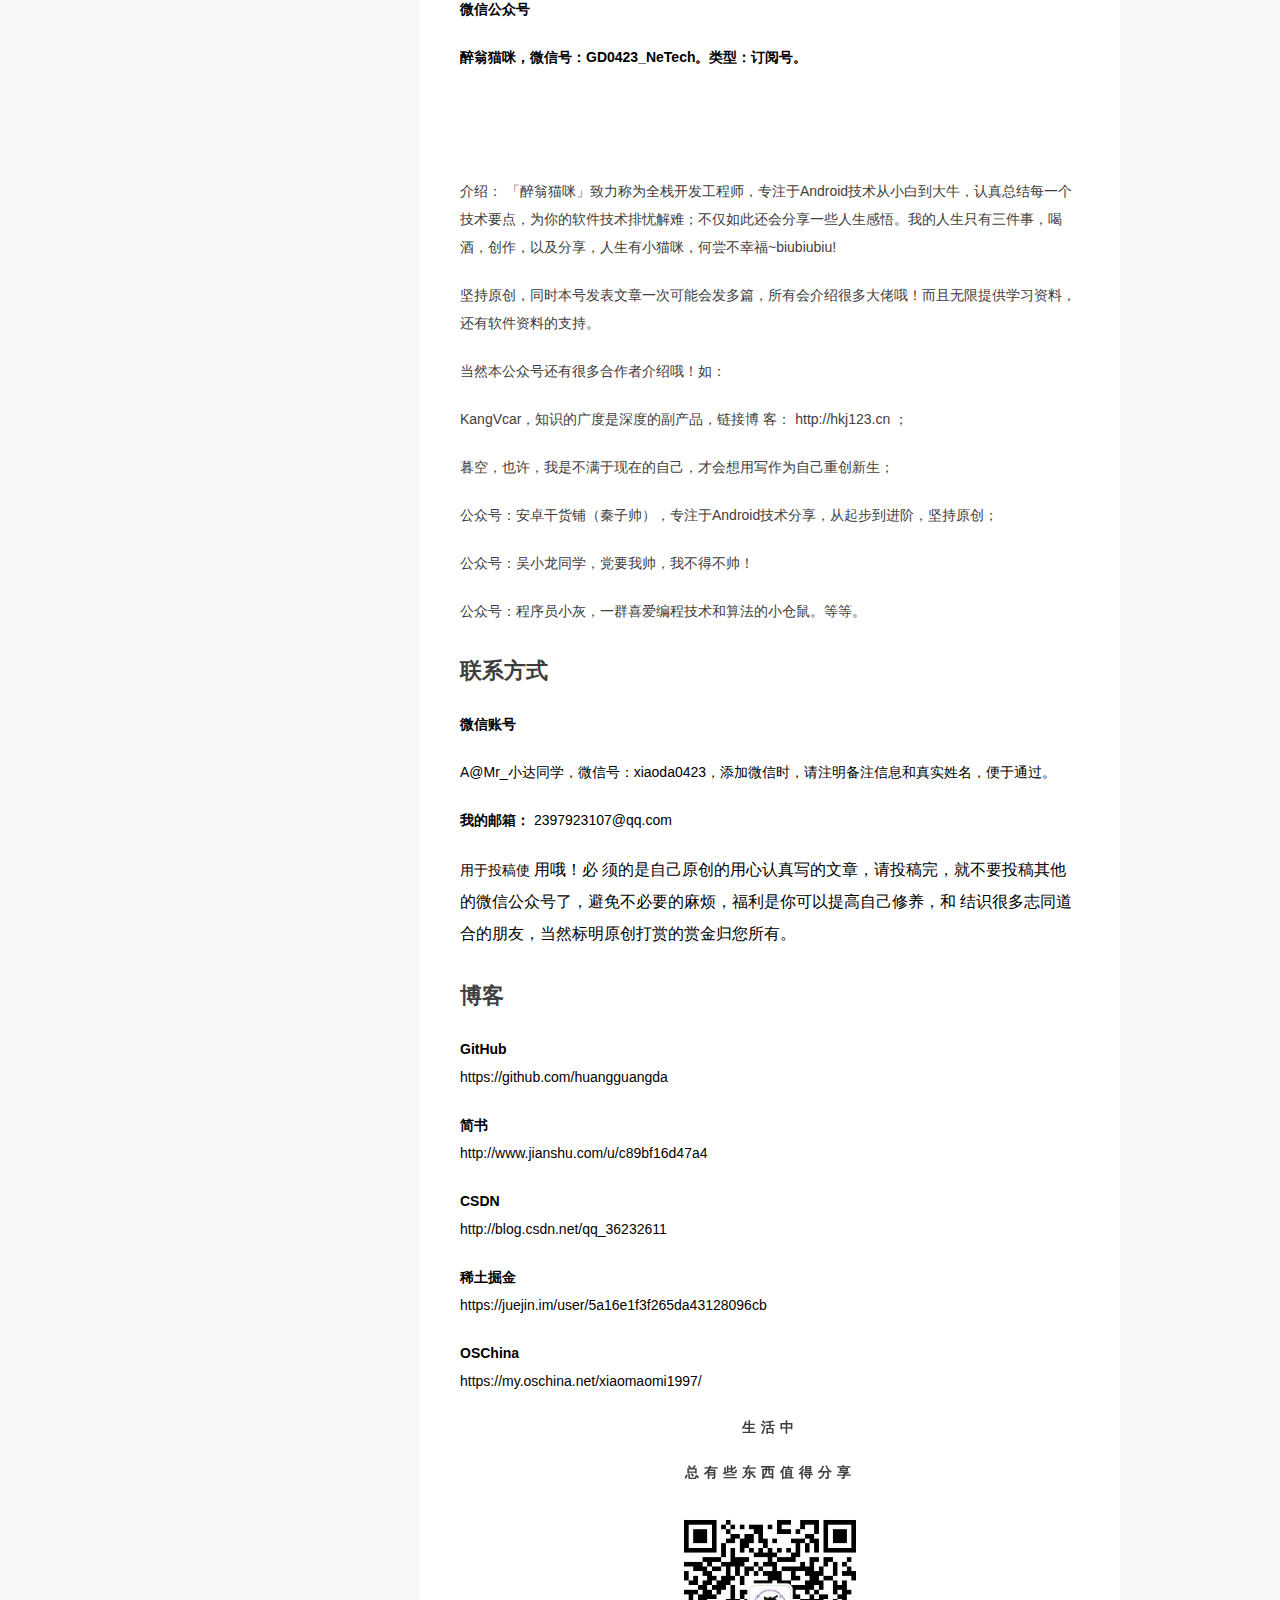
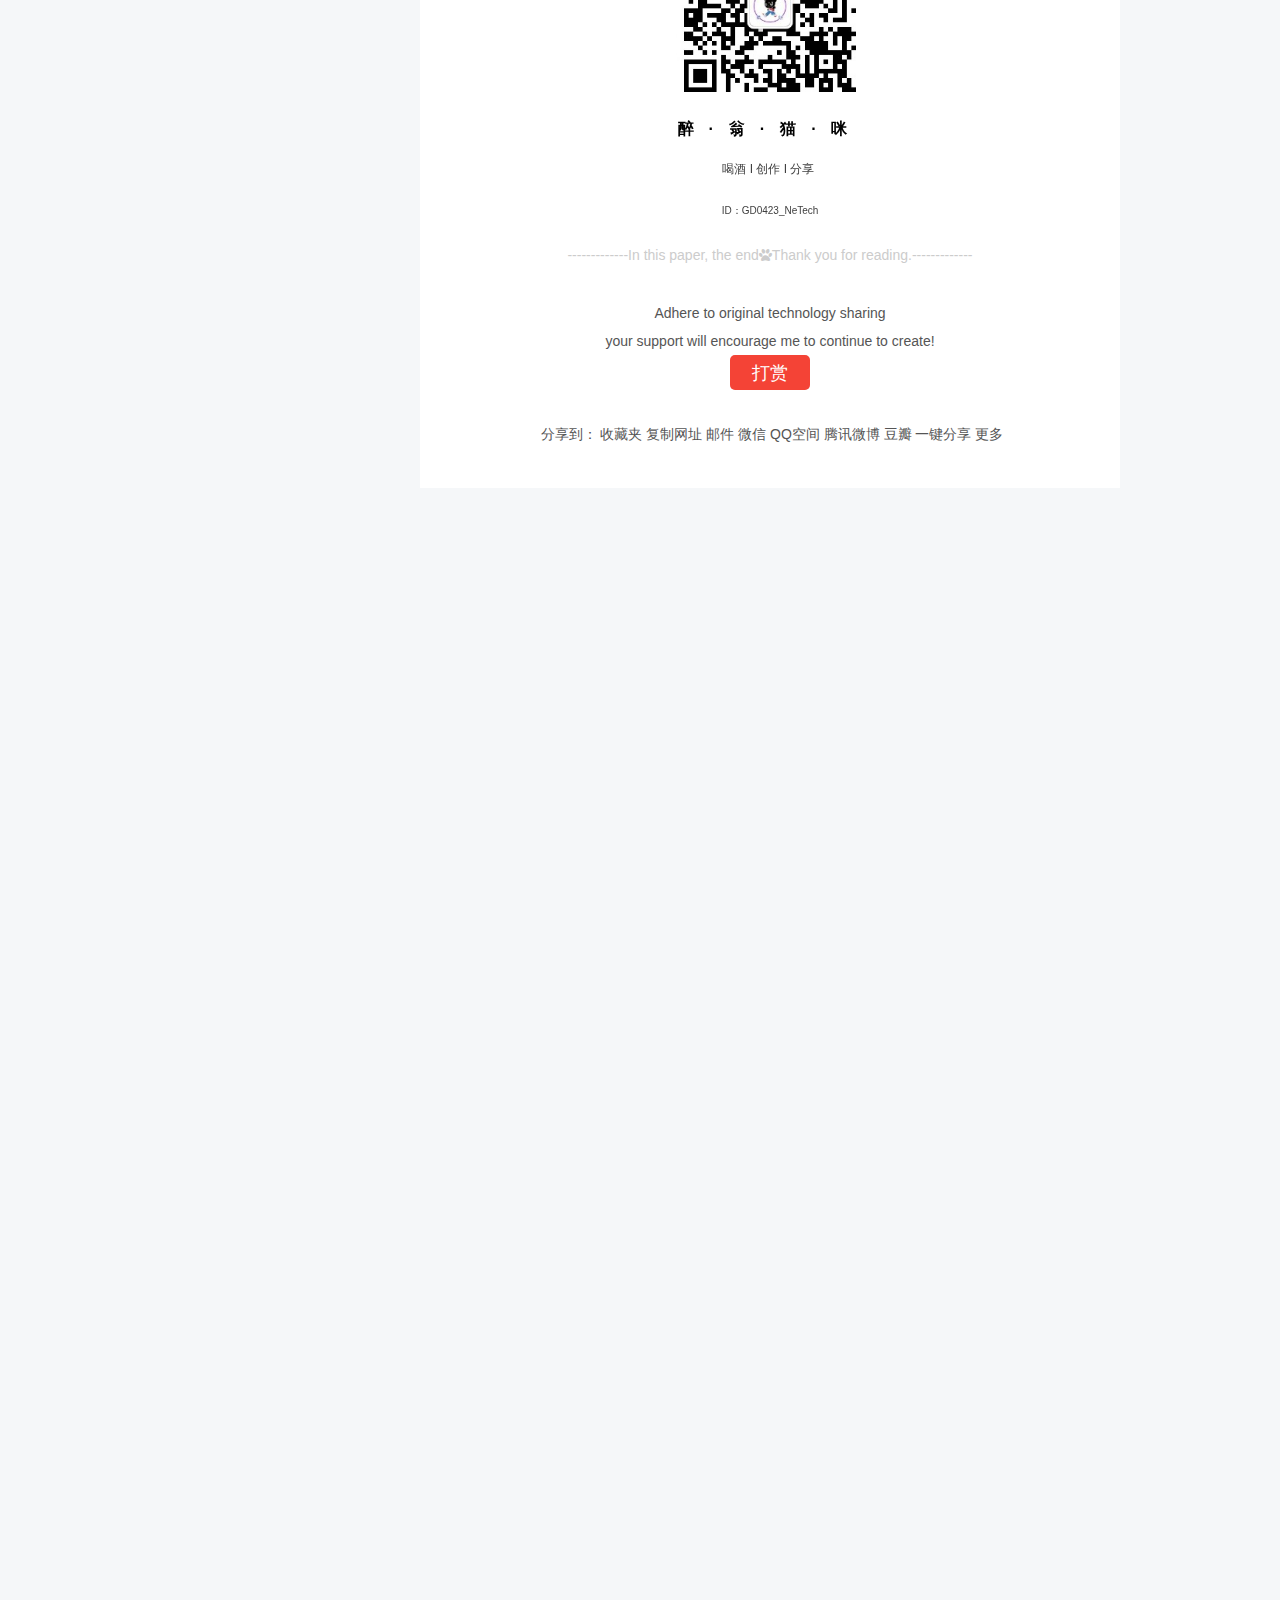
==== commit 32f17479: "Site updated: 2018-01-21 21:16:08" ====
--- a/about/index.html
+++ b/about/index.html
@@ -542,7 +542,7 @@
 <div>
 
   <div style="padding: 10px 0; margin: 20px auto; width: 90%; text-align: center;">
-  <div>Adhere to original technology sharing<<br/> your support will encourage me to continue to create!</div>
+  <div>Adhere to original technology sharing<br/> your support will encourage me to continue to create!</div>
 
   <button id="rewardButton" disable="enable" onclick="var qr = document.getElementById('QR'); if (qr.style.display === 'none') {qr.style.display='block';} else {qr.style.display='none'}">
     <span>打赏</span>
--- a/css/main.css
+++ b/css/main.css
@@ -1975,7 +1975,7 @@
   width: 4px;
   height: 4px;
   border-radius: 50%;
-  background: #f6ffff;
+  background: #4059ff;
 }
 .links-of-blogroll {
   font-size: 13px;
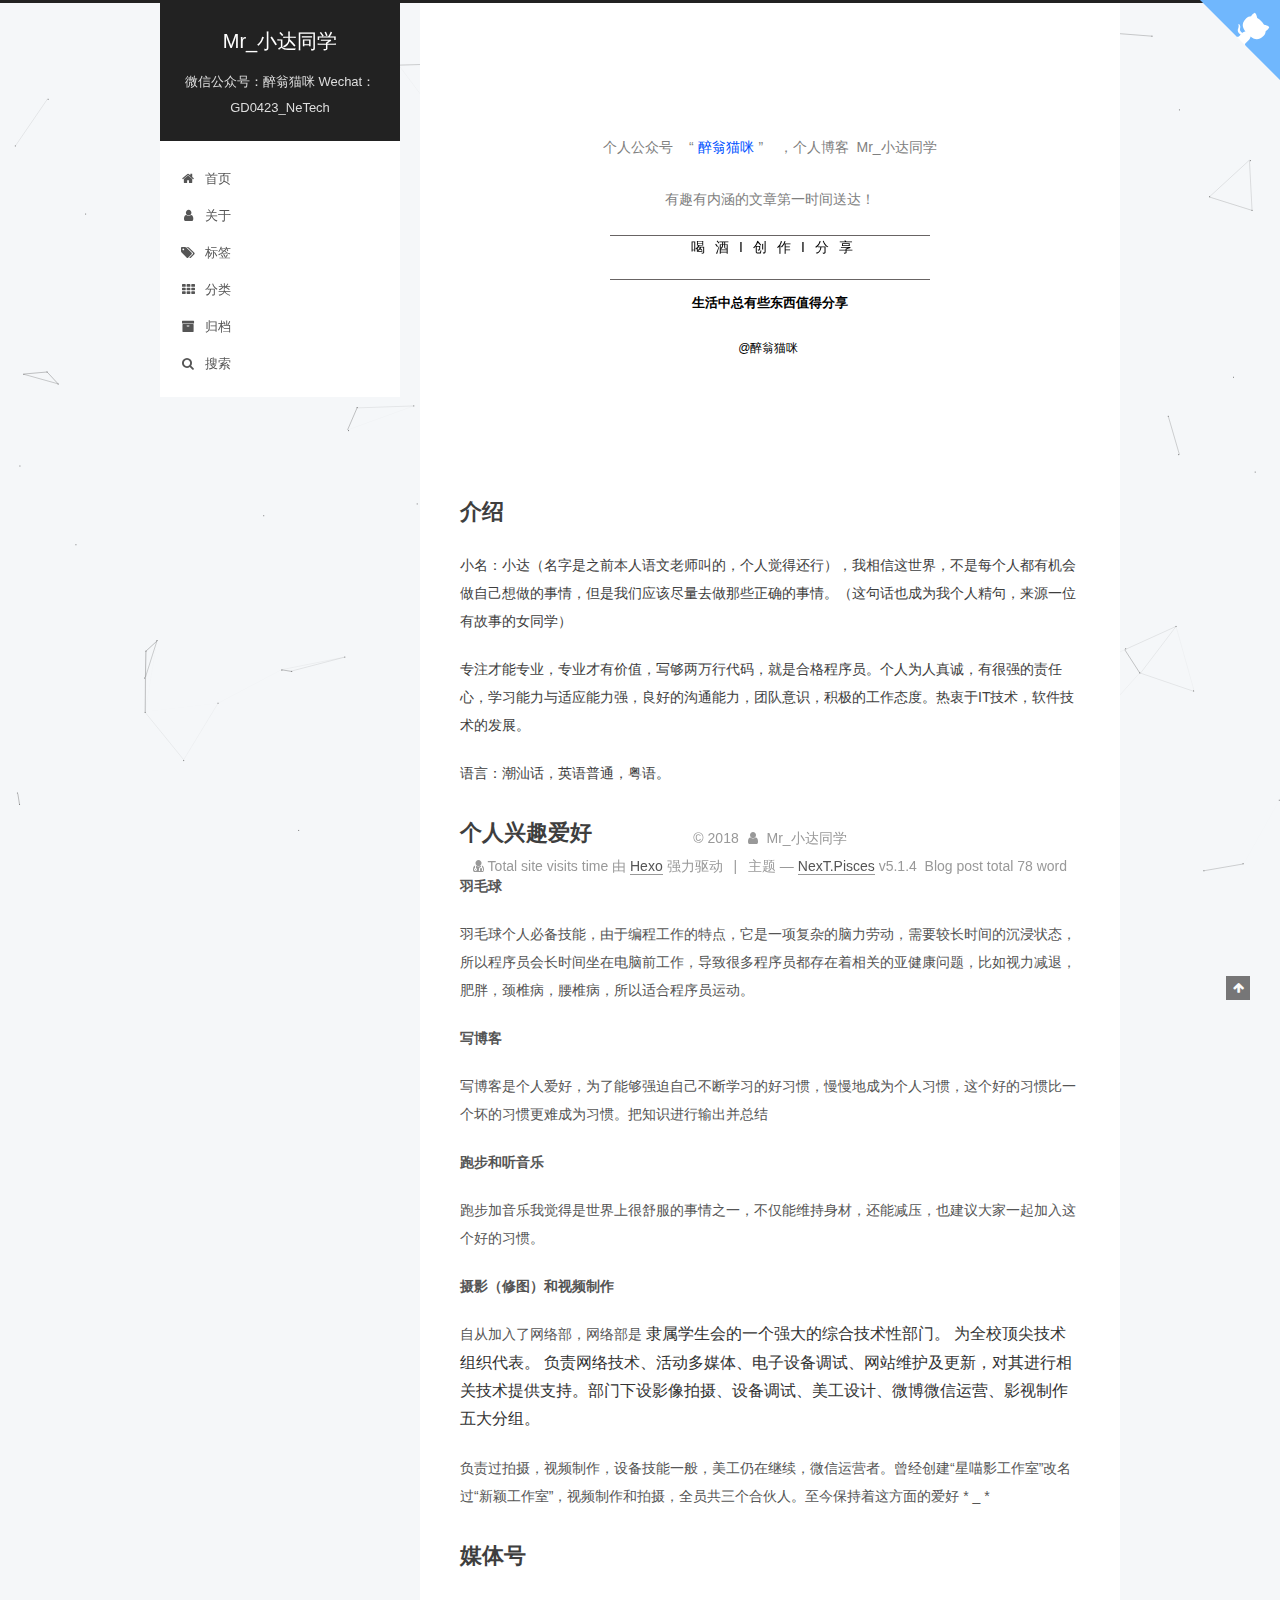
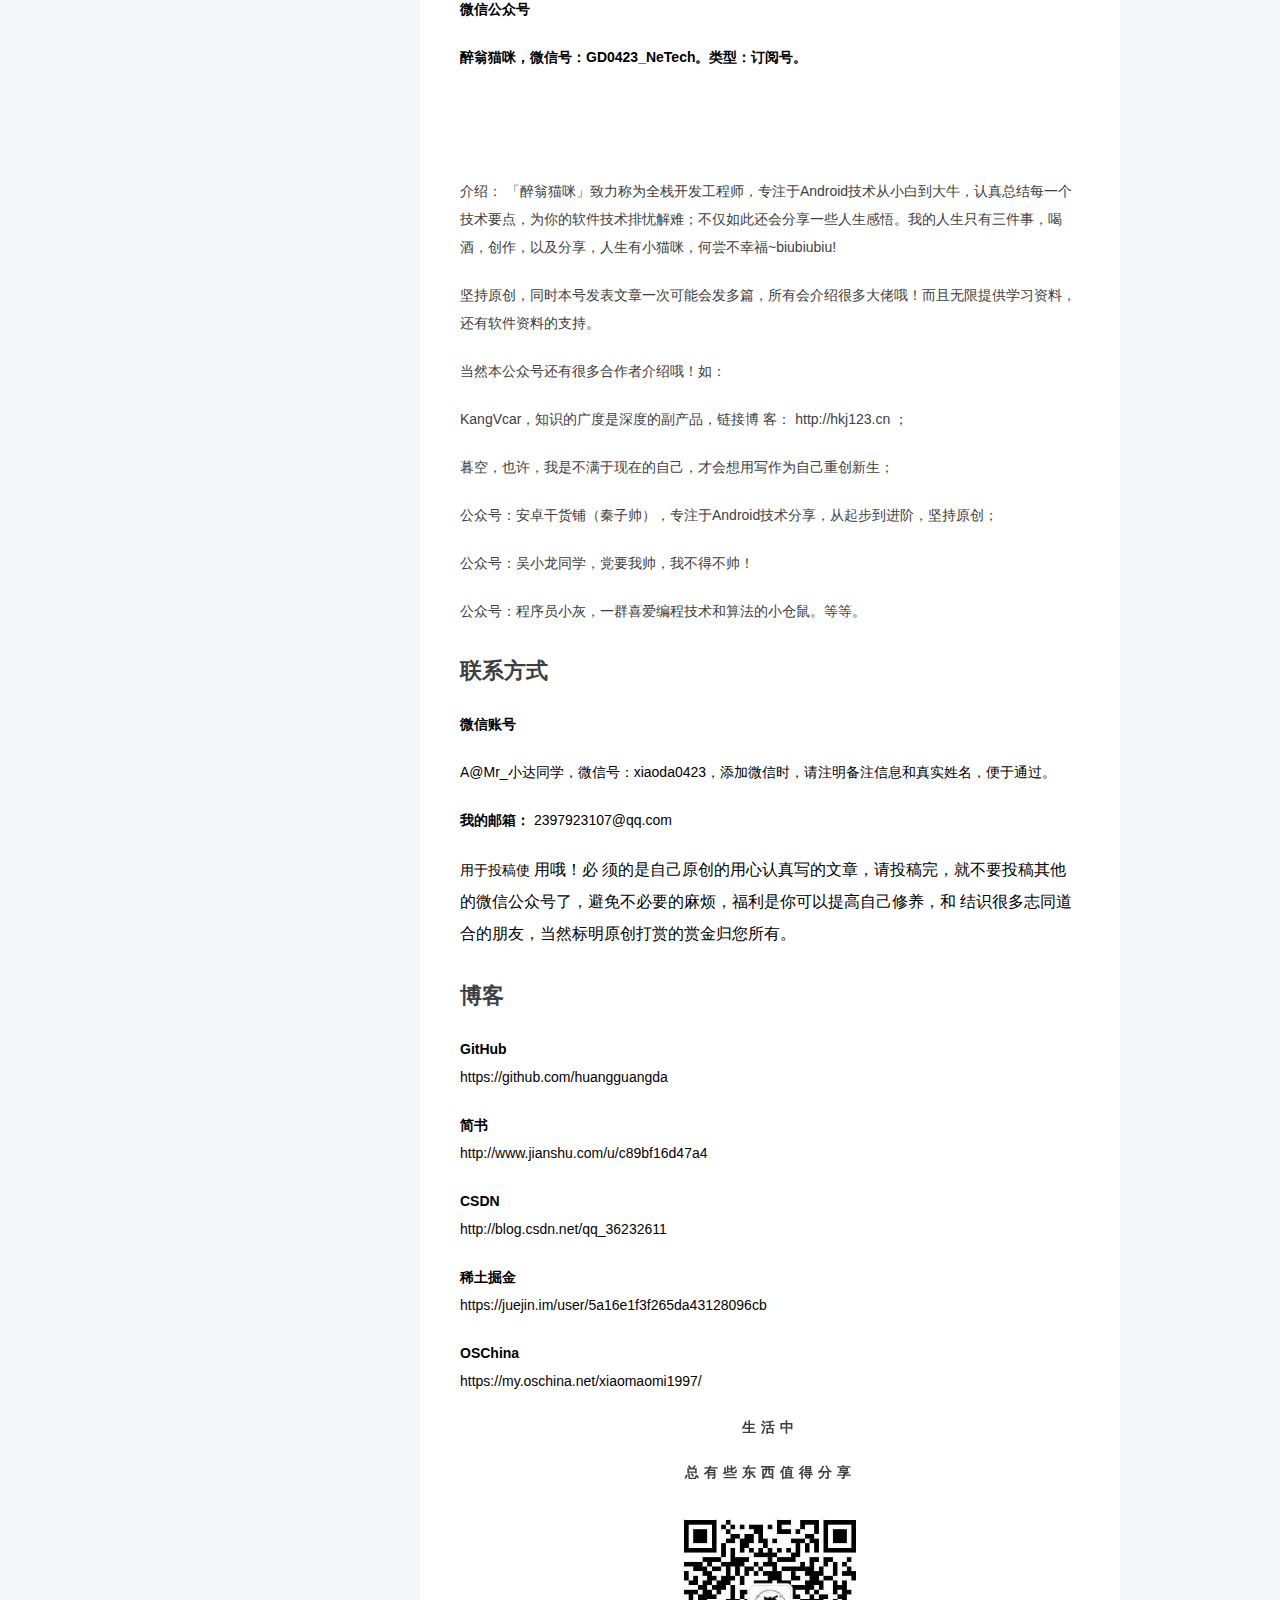
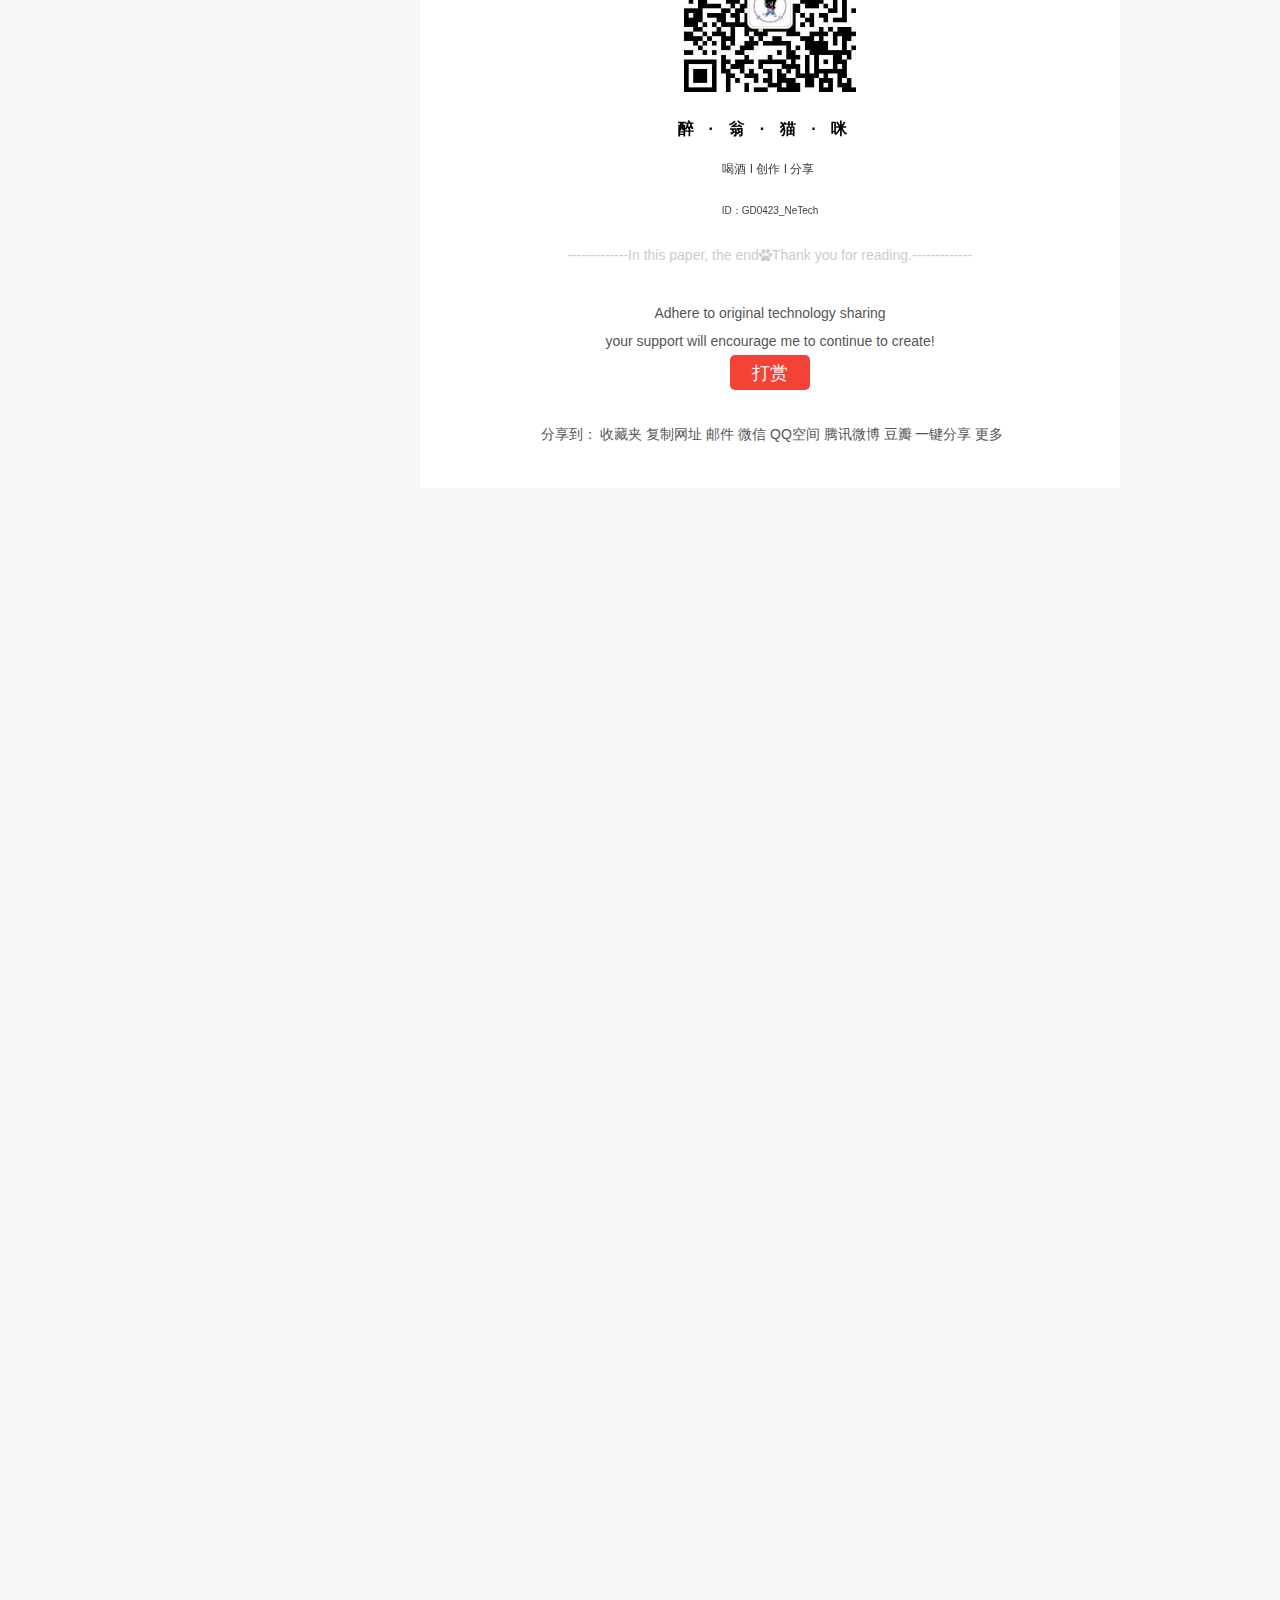
==== commit 2a56aea2: "Site updated: 2018-01-22 16:04:52" ====
--- a/about/index.html
+++ b/about/index.html
@@ -1,13 +1,13 @@
 <!DOCTYPE html>
 <html class="theme-next pisces use-motion" lang="zh-Hans">
 <head>
-  <meta charset="UTF-8"/>
-<meta http-equiv="X-UA-Compatible" content="IE=edge" />
-<meta name="viewport" content="width=device-width, initial-scale=1, maximum-scale=1"/>
+  <meta charset="UTF-8">
+<meta http-equiv="X-UA-Compatible" content="IE=edge">
+<meta name="viewport" content="width=device-width,initial-scale=1,maximum-scale=1">
 <meta name="theme-color" content="#222">
 
-<meta http-equiv="Cache-Control" content="no-transform" />
-<meta http-equiv="Cache-Control" content="no-siteapp" />
+<meta http-equiv="Cache-Control" content="no-transform">
+<meta http-equiv="Cache-Control" content="no-siteapp">
   <script>
   (function(i,s,o,g,r,a,m){i["DaoVoiceObject"]=r;i[r]=i[r]||function(){(i[r].q=i[r].q||[]).push(arguments)},i[r].l=1*new Date();a=s.createElement(o),m=s.getElementsByTagName(o)[0];a.async=1;a.src=g;a.charset="utf-8";m.parentNode.insertBefore(a,m)})(window,document,"script",('https:' == document.location.protocol ? 'https:' : 'http:') + "//widget.daovoice.io/widget/0f81ff2f.js","daovoice")
   daovoice('init', {
@@ -16,14 +16,14 @@
   daovoice('update');
   </script>
 
-  <link href="/lib/fancybox/source/jquery.fancybox.css?v=2.1.5" rel="stylesheet" type="text/css" />
-<link href="/lib/font-awesome/css/font-awesome.min.css?v=4.6.2" rel="stylesheet" type="text/css" />
-<link href="/css/main.css?v=5.1.4" rel="stylesheet" type="text/css" />
+  <link href="/lib/fancybox/source/jquery.fancybox.css?v=2.1.5" rel="stylesheet" type="text/css">
+<link href="/lib/font-awesome/css/font-awesome.min.css?v=4.6.2" rel="stylesheet" type="text/css">
+<link href="/css/main.css?v=5.1.4" rel="stylesheet" type="text/css">
   <link rel="apple-touch-icon" sizes="180x180" href="/images/apple-touch-icon-next.png?v=5.1.4">
   <link rel="icon" type="image/png" sizes="32x32" href="/images/favicon-32x32-next.png?v=5.1.4">
   <link rel="icon" type="image/png" sizes="16x16" href="/images/favicon-16x16-next.png?v=5.1.4">
   <link rel="mask-icon" href="/images/logo.svg?v=5.1.4" color="#222">
-  <meta name="keywords" content="Hexo, NexT" />
+  <meta name="keywords" content="Hexo, NexT">
 
 <script type="text/javascript" id="hexo.configurations">
   var NexT = window.NexT || {};
@@ -49,7 +49,7 @@
   };
 </script>
 
-<link rel="canonical" href="http://yoursite.com/about/"/>
+<link rel="canonical" href="http://yoursite.com/about/">
 
 <title>
     关于我 | Mr_小达同学
@@ -81,14 +81,14 @@
 
  <div class="container sidebar-position-left page-archive">
     <div class="headband"></div>
-    <a href="https://github.com/huangguangda" class="github-corner" aria-label="View source on Github"><svg width="80" height="80" viewBox="0 0 250 250" style="fill:#70B7FD; color:#fff; position: absolute; top: 0; border: 0; right: 0;" aria-hidden="true"><path d="M0,0 L115,115 L130,115 L142,142 L250,250 L250,0 Z"></path><path d="M128.3,109.0 C113.8,99.7 119.0,89.6 119.0,89.6 C122.0,82.7 120.5,78.6 120.5,78.6 C119.2,72.0 123.4,76.3 123.4,76.3 C127.3,80.9 125.5,87.3 125.5,87.3 C122.9,97.6 130.6,101.9 134.4,103.2" fill="currentColor" style="transform-origin: 130px 106px;" class="octo-arm"></path><path d="M115.0,115.0 C114.9,115.1 118.7,116.5 119.8,115.4 L133.7,101.6 C136.9,99.2 139.9,98.4 142.2,98.6 C133.8,88.0 127.5,74.4 143.8,58.0 C148.5,53.4 154.0,51.2 159.7,51.0 C160.3,49.4 163.2,43.6 171.4,40.1 C171.4,40.1 176.1,42.5 178.8,56.2 C183.1,58.6 187.2,61.8 190.9,65.4 C194.5,69.0 197.7,73.2 200.1,77.6 C213.8,80.2 216.3,84.9 216.3,84.9 C212.7,93.1 206.9,96.0 205.4,96.6 C205.1,102.4 203.0,107.8 198.3,112.5 C181.9,128.9 168.3,122.5 157.7,114.1 C157.9,116.9 156.7,120.9 152.7,124.9 L141.0,136.5 C139.8,137.7 141.6,141.9 141.8,141.8 Z" fill="currentColor" class="octo-body"></path></svg></a><style>.github-corner:hover .octo-arm{animation:octocat-wave 560ms ease-in-out}@keyframes octocat-wave{0%,100%{transform:rotate(0)}20%,60%{transform:rotate(-25deg)}40%,80%{transform:rotate(10deg)}}@media (max-width:500px){.github-corner:hover .octo-arm{animation:none}.github-corner .octo-arm{animation:octocat-wave 560ms ease-in-out}}</style>
+    <a href="https://github.com/huangguangda" class="github-corner" aria-label="View source on Github"><svg width="80" height="80" viewbox="0 0 250 250" style="fill:#70B7FD; color:#fff; position: absolute; top: 0; border: 0; right: 0" aria-hidden="true"><path d="M0,0 L115,115 L130,115 L142,142 L250,250 L250,0 Z"></path><path d="M128.3,109.0 C113.8,99.7 119.0,89.6 119.0,89.6 C122.0,82.7 120.5,78.6 120.5,78.6 C119.2,72.0 123.4,76.3 123.4,76.3 C127.3,80.9 125.5,87.3 125.5,87.3 C122.9,97.6 130.6,101.9 134.4,103.2" fill="currentColor" style="transform-origin: 130px 106px" class="octo-arm"></path><path d="M115.0,115.0 C114.9,115.1 118.7,116.5 119.8,115.4 L133.7,101.6 C136.9,99.2 139.9,98.4 142.2,98.6 C133.8,88.0 127.5,74.4 143.8,58.0 C148.5,53.4 154.0,51.2 159.7,51.0 C160.3,49.4 163.2,43.6 171.4,40.1 C171.4,40.1 176.1,42.5 178.8,56.2 C183.1,58.6 187.2,61.8 190.9,65.4 C194.5,69.0 197.7,73.2 200.1,77.6 C213.8,80.2 216.3,84.9 216.3,84.9 C212.7,93.1 206.9,96.0 205.4,96.6 C205.1,102.4 203.0,107.8 198.3,112.5 C181.9,128.9 168.3,122.5 157.7,114.1 C157.9,116.9 156.7,120.9 152.7,124.9 L141.0,136.5 C139.8,137.7 141.6,141.9 141.8,141.8 Z" fill="currentColor" class="octo-body"></path></svg></a><style>.github-corner:hover .octo-arm{animation:octocat-wave 560ms ease-in-out}@keyframes octocat-wave{0%,100%{transform:rotate(0)}20%,60%{transform:rotate(-25deg)}40%,80%{transform:rotate(10deg)}}@media (max-width:500px){.github-corner:hover .octo-arm{animation:none}.github-corner .octo-arm{animation:octocat-wave 560ms ease-in-out}}</style>
 
     <header id="header" class="header" itemscope itemtype="http://schema.org/WPHeader">
       <div class="header-inner"><div class="site-brand-wrapper">
-  <div class="site-meta ">
+  <div class="site-meta">
     
     <div class="custom-logo-site-title">
-      <a href="/"  class="brand" rel="start">
+      <a href="/" class="brand" rel="start">
         <span class="logo-line-before"><i></i></span>
         <span class="site-title">Mr_小达同学</span>
         <span class="logo-line-after"><i></i></span>
@@ -110,37 +110,37 @@
     <ul id="menu" class="menu">
         <li class="menu-item menu-item-home">
           <a href="/" rel="section">            
-              <i class="menu-item-icon fa fa-fw fa-home"></i> <br />        
+              <i class="menu-item-icon fa fa-fw fa-home"></i> <br>        
             首页
           </a>
         </li>
         <li class="menu-item menu-item-about">
           <a href="/about/" rel="section">
-              <i class="menu-item-icon fa fa-fw fa-user"></i> <br />
+              <i class="menu-item-icon fa fa-fw fa-user"></i> <br>
             关于
           </a>
         </li>
         <li class="menu-item menu-item-tags">
           <a href="/tags/" rel="section">
-              <i class="menu-item-icon fa fa-fw fa-tags"></i> <br />
+              <i class="menu-item-icon fa fa-fw fa-tags"></i> <br>
             标签
           </a>
         </li>
         <li class="menu-item menu-item-categories">
           <a href="/categories/" rel="section">
-              <i class="menu-item-icon fa fa-fw fa-th"></i> <br />
+              <i class="menu-item-icon fa fa-fw fa-th"></i> <br>
             分类
           </a>
         </li>
         <li class="menu-item menu-item-archives">
           <a href="/archives/" rel="section">
-              <i class="menu-item-icon fa fa-fw fa-archive"></i> <br />
+              <i class="menu-item-icon fa fa-fw fa-archive"></i> <br>
             归档
           </a>
         </li>
         <li class="menu-item menu-item-search">
             <a href="javascript:;" class="popup-trigger">
-              <i class="menu-item-icon fa fa-search fa-fw"></i> <br />
+              <i class="menu-item-icon fa fa-search fa-fw"></i> <br>
             搜索
           </a>
         </li>
@@ -156,9 +156,7 @@
       <i class="fa fa-times-circle"></i>
     </span>
     <div class="local-search-input-wrapper">
-      <input autocomplete="off"
-             placeholder="搜索..." spellcheck="false"
-             type="text" id="local-search-input">
+      <input autocomplete="off" placeholder="搜索..." spellcheck="false" type="text" id="local-search-input">
     </div>
   </div>
   <div id="local-search-result"></div>
@@ -178,33 +176,33 @@
 </header>
 
 
-   <p style="margin-top: 15px;margin-right: 8px;margin-left: 8px;max-width: 100%;min-height: 1em;color: rgb(62, 62, 62);font-size: 16px;white-space: normal;background-color: rgb(255, 255, 255);text-align: center;box-sizing: border-box !important;word-wrap: break-word !important;">
-
-  <span style="max-width: 100%;color: rgb(127, 127, 127);font-size: 14px;line-height: 1.75em;box-sizing: border-box !important;word-wrap: break-word !important;">个人公众号&nbsp;&nbsp;&nbsp;&nbsp;“</span>
-
-  <span style="max-width: 100%;line-height: 1.75em;color: rgb(0, 82, 255);font-size: 14px;box-sizing: border-box !important;word-wrap: break-word !important;">醉翁猫咪</span>
-
-  <span style="max-width: 100%;color: rgb(127, 127, 127);font-size: 14px;line-height: 1.75em;box-sizing: border-box !important;word-wrap: break-word !important;">”&nbsp;&nbsp;&nbsp;&nbsp;，个人博客&nbsp;&nbsp;Mr_小达同学</span>
+   <p style="margin-top: 15px;margin-right: 8px;margin-left: 8px;max-width: 100%;min-height: 1em;color: rgb(62, 62, 62);font-size: 16px;white-space: normal;background-color: rgb(255, 255, 255);text-align: center;box-sizing: border-box !important;word-wrap: break-word !important">
+
+  <span style="max-width: 100%;color: rgb(127, 127, 127);font-size: 14px;line-height: 1.75em;box-sizing: border-box !important;word-wrap: break-word !important">个人公众号&nbsp;&nbsp;&nbsp;&nbsp;“</span>
+
+  <span style="max-width: 100%;line-height: 1.75em;color: rgb(0, 82, 255);font-size: 14px;box-sizing: border-box !important;word-wrap: break-word !important">醉翁猫咪</span>
+
+  <span style="max-width: 100%;color: rgb(127, 127, 127);font-size: 14px;line-height: 1.75em;box-sizing: border-box !important;word-wrap: break-word !important">”&nbsp;&nbsp;&nbsp;&nbsp;，个人博客&nbsp;&nbsp;Mr_小达同学</span>
 
   
 </p>
 
-  <p style="max-width: 100%;min-height: 1em;color: rgb(62, 62, 62);font-size: 16px;white-space: normal;background-color: rgb(255, 255, 255);text-align: center;box-sizing: border-box !important;word-wrap: break-word !important;">
-    <span style="max-width: 100%;color: rgb(127, 127, 127);font-size: 14px;box-sizing: border-box !important;word-wrap: break-word !important;">有趣有内涵的文章第一时间送达！</span>
+  <p style="max-width: 100%;min-height: 1em;color: rgb(62, 62, 62);font-size: 16px;white-space: normal;background-color: rgb(255, 255, 255);text-align: center;box-sizing: border-box !important;word-wrap: break-word !important">
+    <span style="max-width: 100%;color: rgb(127, 127, 127);font-size: 14px;box-sizing: border-box !important;word-wrap: break-word !important">有趣有内涵的文章第一时间送达！</span>
   </p>
 
-   <section class="" powered-by="xiumi.us" style="max-width: 100%;box-sizing: border-box;color: rgb(62, 62, 62);font-size: 16px;white-space: normal;background-color: rgb(255, 255, 255);word-wrap: break-word !important;">
-
-    <section style="max-width: 100%;box-sizing: border-box;transform: translate3d(0px, 0px, 0px);text-align: center;word-wrap: break-word !important;">
-
-    <section style="max-width: 100%;box-sizing: border-box;display: inline-block;width: 320.25px;vertical-align: top;word-wrap: break-word !important;"> 
-
-    <section class="" powered-by="xiumi.us" style="max-width: 100%;box-sizing: border-box;word-wrap: break-word !important;">
-      <section style="margin-bottom: 5px;max-width: 100%;box-sizing: border-box;transform: translate3d(0px, 0px, 0px);word-wrap: break-word !important;">
-      <section style="padding: 2px;max-width: 100%;box-sizing: border-box;border-top: 0.1em solid rgb(104, 100, 100);border-bottom: 0.1em solid rgb(104, 100, 100);line-height: 1.3;font-size: 13px;letter-spacing: 10px;word-wrap: break-word !important;">
-
-        <p style="max-width: 100%;box-sizing: border-box;min-height: 1em;word-wrap: break-word !important;">
-          <span style="max-width: 100%;color: rgb(0, 0, 0);font-size: 14px;box-sizing: border-box !important;word-wrap: break-word !important;">&nbsp;喝酒I创作I分享</span>
+   <section class="" powered-by="xiumi.us" style="max-width: 100%;box-sizing: border-box;color: rgb(62, 62, 62);font-size: 16px;white-space: normal;background-color: rgb(255, 255, 255);word-wrap: break-word !important">
+
+    <section style="max-width: 100%;box-sizing: border-box;transform: translate3d(0px, 0px, 0px);text-align: center;word-wrap: break-word !important">
+
+    <section style="max-width: 100%;box-sizing: border-box;display: inline-block;width: 320.25px;vertical-align: top;word-wrap: break-word !important"> 
+
+    <section class="" powered-by="xiumi.us" style="max-width: 100%;box-sizing: border-box;word-wrap: break-word !important">
+      <section style="margin-bottom: 5px;max-width: 100%;box-sizing: border-box;transform: translate3d(0px, 0px, 0px);word-wrap: break-word !important">
+      <section style="padding: 2px;max-width: 100%;box-sizing: border-box;border-top: 0.1em solid rgb(104, 100, 100);border-bottom: 0.1em solid rgb(104, 100, 100);line-height: 1.3;font-size: 13px;letter-spacing: 10px;word-wrap: break-word !important">
+
+        <p style="max-width: 100%;box-sizing: border-box;min-height: 1em;word-wrap: break-word !important">
+          <span style="max-width: 100%;color: rgb(0, 0, 0);font-size: 14px;box-sizing: border-box !important;word-wrap: break-word !important">&nbsp;喝酒I创作I分享</span>
         </p>
      </section>
     </section>
@@ -213,13 +211,13 @@
 </section>
 </section>
 
-    <section class="" powered-by="xiumi.us" style="max-width: 100%;box-sizing: border-box;color: rgb(62, 62, 62);font-size: 16px;white-space: normal;background-color: rgb(255, 255, 255);word-wrap: break-word !important;">
-      <section style="margin-top: 5px;margin-bottom: 10px;max-width: 100%;box-sizing: border-box;word-wrap: break-word !important;">
-
-      <section style="max-width: 100%;box-sizing: border-box;font-size: 13px;word-wrap: break-word !important;">
-        <p style="max-width: 100%;box-sizing: border-box;min-height: 1em;text-align: center;word-wrap: break-word !important;">
-          <span style="max-width: 100%;color: rgb(0, 0, 0);box-sizing: border-box !important;word-wrap: break-word !important;">
-            <strong style="max-width: 100%;box-sizing: border-box;word-wrap: break-word !important;">生活中总有些东西值得分享
+    <section class="" powered-by="xiumi.us" style="max-width: 100%;box-sizing: border-box;color: rgb(62, 62, 62);font-size: 16px;white-space: normal;background-color: rgb(255, 255, 255);word-wrap: break-word !important">
+      <section style="margin-top: 5px;margin-bottom: 10px;max-width: 100%;box-sizing: border-box;word-wrap: break-word !important">
+
+      <section style="max-width: 100%;box-sizing: border-box;font-size: 13px;word-wrap: break-word !important">
+        <p style="max-width: 100%;box-sizing: border-box;min-height: 1em;text-align: center;word-wrap: break-word !important">
+          <span style="max-width: 100%;color: rgb(0, 0, 0);box-sizing: border-box !important;word-wrap: break-word !important">
+            <strong style="max-width: 100%;box-sizing: border-box;word-wrap: break-word !important">生活中总有些东西值得分享
             </strong>
           </span>
         </p>
@@ -227,11 +225,11 @@
     </section>
   </section>
 
-      <section class="" powered-by="xiumi.us" style="max-width: 100%;box-sizing: border-box;color: rgb(62, 62, 62);font-size: 16px;white-space: normal;background-color: rgb(255, 255, 255);word-wrap: break-word !important;">
-        <section style="margin-top: 10px;max-width: 100%;box-sizing: border-box;word-wrap: break-word !important;">
-          <section style="max-width: 100%;box-sizing: border-box;font-size: 12px;word-wrap: break-word !important;">
-        <p style="max-width: 100%;box-sizing: border-box;min-height: 1em;text-align: center;word-wrap: break-word !important;">
-          <span style="max-width: 100%;color: rgb(0, 0, 0);box-sizing: border-box !important;word-wrap: break-word !important;">@醉翁猫咪&nbsp;
+      <section class="" powered-by="xiumi.us" style="max-width: 100%;box-sizing: border-box;color: rgb(62, 62, 62);font-size: 16px;white-space: normal;background-color: rgb(255, 255, 255);word-wrap: break-word !important">
+        <section style="margin-top: 10px;max-width: 100%;box-sizing: border-box;word-wrap: break-word !important">
+          <section style="max-width: 100%;box-sizing: border-box;font-size: 12px;word-wrap: break-word !important">
+        <p style="max-width: 100%;box-sizing: border-box;min-height: 1em;text-align: center;word-wrap: break-word !important">
+          <span style="max-width: 100%;color: rgb(0, 0, 0);box-sizing: border-box !important;word-wrap: break-word !important">@醉翁猫咪&nbsp;
           </span>
         </p>
       </section>
@@ -239,318 +237,318 @@
   </section>
 
         <p>
-          <iframe frameborder="no" border="0" marginwidth="0" marginheight="0" width=330 height=86 src="//music.163.com/outchain/player?type=2&id=26830666&auto=0&height=66"></iframe></p>
+          <iframe frameborder="no" border="0" marginwidth="0" marginheight="0" width="330" height="86" src="//music.163.com/outchain/player?type=2&id=26830666&auto=0&height=66"></iframe></p>
         
-        <h1 style="margin-top: 1.3em;margin-bottom: 1em;font-weight: bold;font-size: 1.6em;max-width: 100%;color: rgb(62, 62, 62);">介绍
+        <h1 style="margin-top: 1.3em;margin-bottom: 1em;font-weight: bold;font-size: 1.6em;max-width: 100%;color: rgb(62, 62, 62)">介绍
         </h1>
 
-        <p style="max-width: 100%;min-height: 1em;color: rgb(62, 62, 62);">
+        <p style="max-width: 100%;min-height: 1em;color: rgb(62, 62, 62)">
           小名：小达（名字是之前本人语文老师叫的，个人觉得还行），我相信这世界，不是每个人都有机会做自己想做的事情，但是我们应该尽量去做那些正确的事情。（这句话也成为我个人精句，来源一位有故事的女同学）
         </p>
 
-        <p style="max-width: 100%;min-height: 1em;color: rgb(62, 62, 62);">
+        <p style="max-width: 100%;min-height: 1em;color: rgb(62, 62, 62)">
         专注才能专业，专业才有价值，写够两万行代码，就是合格程序员。个人为人真诚，有很强的责任心，学习能力与适应能力强，良好的沟通能力，团队意识，积极的工作态度。热衷于IT技术，软件技术的发展。
         </p>
 
-        <p style="max-width: 100%;min-height: 1em;color: rgb(62, 62, 62);">语言：潮汕话，英语普通，粤语。
+        <p style="max-width: 100%;min-height: 1em;color: rgb(62, 62, 62)">语言：潮汕话，英语普通，粤语。
         </p>
 
-      <h1 style="margin-top: 1.3em;margin-bottom: 1em;font-weight: bold;font-size: 1.6em;white-space: normal;max-width: 100%;color: rgb(62, 62, 62);">
+      <h1 style="margin-top: 1.3em;margin-bottom: 1em;font-weight: bold;font-size: 1.6em;white-space: normal;max-width: 100%;color: rgb(62, 62, 62)">
         个人兴趣爱好
       </h1>
         <p>
           <strong>羽毛球</strong>
-          <br  />
+          <br>
         </p>
 
-      <p style="text-align: left;">
+      <p style="text-align: left">
         羽毛球个人必备技能，由于编程工作的特点，它是一项复杂的脑力劳动，需要较长时间的沉浸状态，所以程序员会长时间坐在电脑前工作，导致很多程序员都存在着相关的亚健康问题，比如视力减退，肥胖，颈椎病，腰椎病，所以适合程序员运动。
       </p>
 
-      <p style="text-align: left;">
+      <p style="text-align: left">
         <strong>写博客</strong>
       </p>
 
-      <p style="text-align: left;">
+      <p style="text-align: left">
       写博客是个人爱好，为了能够强迫自己不断学习的好习惯，慢慢地成为个人习惯，这个好的习惯比一个坏的习惯更难成为习惯。把知识进行输出并总结
       </p>
 
-        <p style="text-align: left;">
+        <p style="text-align: left">
           <strong>跑步和听音乐</strong>
         </p>
 
-      <p style="text-align: left;">
+      <p style="text-align: left">
         跑步加音乐我觉得是世界上很舒服的事情之一，不仅能维持身材，还能减压，也建议大家一起加入这个好的习惯。
       </p>
 
-      <p style="text-align: left;">
+      <p style="text-align: left">
 
         <strong>摄影（修图）和视频制作</strong>
 
       </p>
 
-      <p style="text-align: left;">
+      <p style="text-align: left">
         自从加入了网络部，网络部是
-        <span style="color: rgb(51, 51, 51);font-family: 微软雅黑;font-size: 16px;font-variant-numeric: normal;font-variant-east-asian: normal;line-height: 28.4444px;text-align: center;widows: 1;background-color: rgb(255, 255, 255);">隶属学生会的一个强大的综合技术性部门。
-        <span style="color: rgb(51, 51, 51);font-family: 微软雅黑;font-size: 16px;font-variant-numeric: normal;font-variant-east-asian: normal;line-height: 28.4444px;text-align: center;widows: 1;background-color: rgb(255, 255, 255);">为全校顶尖技术组织代表。
-
-        <span style="color: rgb(51, 51, 51);font-family: 微软雅黑;font-size: 16px;font-variant-numeric: normal;font-variant-east-asian: normal;line-height: 28.4444px;text-align: center;widows: 1;background-color: rgb(255, 255, 255);">
+        <span style="color: rgb(51, 51, 51);font-family: 微软雅黑;font-size: 16px;font-variant-numeric: normal;font-variant-east-asian: normal;line-height: 28.4444px;text-align: center;widows: 1;background-color: rgb(255, 255, 255)">隶属学生会的一个强大的综合技术性部门。
+        <span style="color: rgb(51, 51, 51);font-family: 微软雅黑;font-size: 16px;font-variant-numeric: normal;font-variant-east-asian: normal;line-height: 28.4444px;text-align: center;widows: 1;background-color: rgb(255, 255, 255)">为全校顶尖技术组织代表。
+
+        <span style="color: rgb(51, 51, 51);font-family: 微软雅黑;font-size: 16px;font-variant-numeric: normal;font-variant-east-asian: normal;line-height: 28.4444px;text-align: center;widows: 1;background-color: rgb(255, 255, 255)">
         负责网络技术、活动多媒体、电子设备调试、网站维护及更新，对其进行相关技术提供支持。部门下设影像拍摄、设备调试、美工设计、微博微信运营、影视制作五大分组。&nbsp;
       </span>
     </span>
   </span>
 </p>
 
-<p style="text-align: left;widows: 1;">
+<p style="text-align: left;widows: 1">
 负责过拍摄，视频制作，设备技能一般，美工仍在继续，微信运营者。曾经创建“星喵影工作室”改名过“新颖工作室”，视频制作和拍摄，全员共三个合伙人。至今保持着这方面的爱好 * _ *
 </p>
 
 
          
 
-        <h1 style="margin-top: 1.3em;margin-bottom: 1em;font-weight: bold;font-size: 1.6em;max-width: 100%;color: rgb(62, 62, 62);">
+        <h1 style="margin-top: 1.3em;margin-bottom: 1em;font-weight: bold;font-size: 1.6em;max-width: 100%;color: rgb(62, 62, 62)">
           媒体号
         </h1>
 
-        <p style="max-width: 100%;min-height: 1em;color: rgb(62, 62, 62);">
-
-          <span style="color: rgb(0, 0, 0);">
-            <strong style="max-width: 100%;box-sizing: border-box !important;word-wrap: break-word !important;">
+        <p style="max-width: 100%;min-height: 1em;color: rgb(62, 62, 62)">
+
+          <span style="color: rgb(0, 0, 0)">
+            <strong style="max-width: 100%;box-sizing: border-box !important;word-wrap: break-word !important">
             微信公众号
           </strong>
         </span>
       </p>
 
-              <p style="max-width: 100%;min-height: 1em;color: rgb(62, 62, 62);">
-                  <span style="color: rgb(0, 0, 0);">
-                    <strong style="max-width: 100%;box-sizing: border-box !important;word-wrap: break-word !important;">
+              <p style="max-width: 100%;min-height: 1em;color: rgb(62, 62, 62)">
+                  <span style="color: rgb(0, 0, 0)">
+                    <strong style="max-width: 100%;box-sizing: border-box !important;word-wrap: break-word !important">
                     醉翁猫咪，微信号：GD0423_NeTech。类型：订阅号。
                     </strong>
-                        <iframe frameborder="no" border="0" marginwidth="0" marginheight="0" width=330 height=86 src="//music.163.com/outchain/player?type=2&id=27646205&auto=0&height=66">
+                        <iframe frameborder="no" border="0" marginwidth="0" marginheight="0" width="330" height="86" src="//music.163.com/outchain/player?type=2&id=27646205&auto=0&height=66">
                         </iframe>
                   </span>        
               </p>
 
- <p style="max-width: 100%;min-height: 1em;color: rgb(62, 62, 62);">
+ <p style="max-width: 100%;min-height: 1em;color: rgb(62, 62, 62)">
       介绍：
-      <span style=";">「醉翁猫咪」致力称为全栈开发工程师，专注于Android技术从小白到大牛，认真总结每一个技术要点，为你的软件技术排忧解难；不仅如此还会分享一些人生感悟。我的人生只有三件事，喝酒，创作，以及分享，人生有小猫咪，何尝不幸福~biubiubiu!
+      <span style="">「醉翁猫咪」致力称为全栈开发工程师，专注于Android技术从小白到大牛，认真总结每一个技术要点，为你的软件技术排忧解难；不仅如此还会分享一些人生感悟。我的人生只有三件事，喝酒，创作，以及分享，人生有小猫咪，何尝不幸福~biubiubiu!
       </span>
 </p>
-<p style="max-width: 100%;min-height: 1em;color: rgb(62, 62, 62);">
+<p style="max-width: 100%;min-height: 1em;color: rgb(62, 62, 62)">
      坚持原创，同时本号发表文章一次可能会发多篇，所有会介绍很多大佬哦！而且无限提供学习资料，还有软件资料的支持。
 </p>          
-<p style="max-width: 100%;min-height: 1em;color: rgb(62, 62, 62);">
+<p style="max-width: 100%;min-height: 1em;color: rgb(62, 62, 62)">
      当然本公众号还有很多合作者介绍哦！如：
 </p>
-<p style="max-width: 100%;min-height: 1em;color: rgb(62, 62, 62);">
+<p style="max-width: 100%;min-height: 1em;color: rgb(62, 62, 62)">
      KangVcar，知识的广度是深度的副产品，链接博 客： http://hkj123.cn ；
 </p>            
-<p style="max-width: 100%;min-height: 1em;color: rgb(62, 62, 62);">
+<p style="max-width: 100%;min-height: 1em;color: rgb(62, 62, 62)">
      暮空，也许，我是不满于现在的自己，才会想用写作为自己重创新生；
 </p>          
-<p style="max-width: 100%;min-height: 1em;color: rgb(62, 62, 62);">
+<p style="max-width: 100%;min-height: 1em;color: rgb(62, 62, 62)">
      公众号：安卓干货铺（秦子帅），专注于Android技术分享，从起步到进阶，坚持原创；
 </p> 
-<p style="max-width: 100%;min-height: 1em;color: rgb(62, 62, 62);">
+<p style="max-width: 100%;min-height: 1em;color: rgb(62, 62, 62)">
      公众号：吴小龙同学，党要我帅，我不得不帅！
 </p>              
-<p style="max-width: 100%;min-height: 1em;color: rgb(62, 62, 62);">
+<p style="max-width: 100%;min-height: 1em;color: rgb(62, 62, 62)">
      公众号：程序员小灰，一群喜爱编程技术和算法的小仓鼠。等等。
 </p>
 
 
-<h1 style="margin-top: 1.3em;margin-bottom: 1em;font-weight: bold;font-size: 1.6em;max-width: 100%;color: rgb(62, 62, 62);">
+<h1 style="margin-top: 1.3em;margin-bottom: 1em;font-weight: bold;font-size: 1.6em;max-width: 100%;color: rgb(62, 62, 62)">
   联系方式
 </h1>
 
-<p style="max-width: 100%;min-height: 1em;color: rgb(62, 62, 62);">
-    <span style="color: rgb(0, 0, 0);">
-    <strong style="max-width: 100%;box-sizing: border-box !important;word-wrap: break-word !important;">
+<p style="max-width: 100%;min-height: 1em;color: rgb(62, 62, 62)">
+    <span style="color: rgb(0, 0, 0)">
+    <strong style="max-width: 100%;box-sizing: border-box !important;word-wrap: break-word !important">
     微信账号
     </strong>
     </span>
 </p>
 
-<p style="max-width: 100%;min-height: 1em;color: rgb(62, 62, 62);">
-    <span style="color: rgb(0, 0, 0);">
+<p style="max-width: 100%;min-height: 1em;color: rgb(62, 62, 62)">
+    <span style="color: rgb(0, 0, 0)">
           A@Mr_小达同学，微信号：xiaoda0423，添加微信时，请注明备注信息和真实姓名，便于通过。
     </span>
 </p>
 
-<p style="max-width: 100%;min-height: 1em;color: rgb(62, 62, 62);">
-    <span style="color: rgb(0, 0, 0);">
-        <strong style="max-width: 100%;box-sizing: border-box !important;word-wrap: break-word !important;">
+<p style="max-width: 100%;min-height: 1em;color: rgb(62, 62, 62)">
+    <span style="color: rgb(0, 0, 0)">
+        <strong style="max-width: 100%;box-sizing: border-box !important;word-wrap: break-word !important">
           我的邮箱：
         </strong>2397923107@qq.com
     </span>
 </p>
             
 
-                <p style="max-width: 100%;min-height: 1em;color: rgb(62, 62, 62);">
-                  <span style="color: rgb(0, 0, 0);">用于投稿使
-                    <span style="color: rgb(0, 0, 0);font-size: 16px;">用哦！必
-                      <span style=";">须的是自己原创的用心认真写的文章，请投稿完，就不要投稿其他的微信公众号了，避免不必要的麻烦，福利是你可以提高自己修养，和
-
-                        <span style="color: rgb(0, 0, 0);">结识很多志同道合的朋友，当然标明原创打赏的赏金归您所有。
+                <p style="max-width: 100%;min-height: 1em;color: rgb(62, 62, 62)">
+                  <span style="color: rgb(0, 0, 0)">用于投稿使
+                    <span style="color: rgb(0, 0, 0);font-size: 16px">用哦！必
+                      <span style="">须的是自己原创的用心认真写的文章，请投稿完，就不要投稿其他的微信公众号了，避免不必要的麻烦，福利是你可以提高自己修养，和
+
+                        <span style="color: rgb(0, 0, 0)">结识很多志同道合的朋友，当然标明原创打赏的赏金归您所有。
                         </span>
                       </span>
                     </span>
                   </span>
                 </p>
-                    <h1 style="margin-top: 1.3em;margin-bottom: 1em;font-weight: bold;font-size: 1.6em;max-width: 100%;color: rgb(62, 62, 62);">
+                    <h1 style="margin-top: 1.3em;margin-bottom: 1em;font-weight: bold;font-size: 1.6em;max-width: 100%;color: rgb(62, 62, 62)">
                       博客
                     </h1>
 
-               <p style="max-width: 100%;min-height: 1em;color: rgb(62, 62, 62);">
-                  <span style="color: rgb(0, 0, 0);">
-                    <strong style="max-width: 100%;box-sizing: border-box !important;word-wrap: break-word !important;">
+               <p style="max-width: 100%;min-height: 1em;color: rgb(62, 62, 62)">
+                  <span style="color: rgb(0, 0, 0)">
+                    <strong style="max-width: 100%;box-sizing: border-box !important;word-wrap: break-word !important">
                     GitHub
                   </strong>
-                  <br style="max-width: 100%;box-sizing: border-box !important;word-wrap: break-word !important;"  />
-                    <span style="color: rgb(6, 1, 1);">
+                  <br style="max-width: 100%;box-sizing: border-box !important;word-wrap: break-word !important">
+                    <span style="color: rgb(6, 1, 1)">
                     https://github.com/huangguangda
                   </span>
                 </span>
               </p>
 
-                <p style="max-width: 100%;min-height: 1em;color: rgb(62, 62, 62);">
-                  <span style="color: rgb(0, 0, 0);">
-                    <strong style="max-width: 100%;box-sizing: border-box !important;word-wrap: break-word !important;">
+                <p style="max-width: 100%;min-height: 1em;color: rgb(62, 62, 62)">
+                  <span style="color: rgb(0, 0, 0)">
+                    <strong style="max-width: 100%;box-sizing: border-box !important;word-wrap: break-word !important">
                     简书
                   </strong>
-                  <br style="max-width: 100%;box-sizing: border-box !important;word-wrap: break-word !important;"  />
-                    <span style="color: rgb(6, 1, 1);">
+                  <br style="max-width: 100%;box-sizing: border-box !important;word-wrap: break-word !important">
+                    <span style="color: rgb(6, 1, 1)">
                     http://www.jianshu.com/u/c89bf16d47a4
                   </span>
                 </span>
               </p>
 
-                <p style="max-width: 100%;min-height: 1em;color: rgb(62, 62, 62);">
-                  <span style="color: rgb(0, 0, 0);">
-                    <strong style="max-width: 100%;box-sizing: border-box !important;word-wrap: break-word !important;">
+                <p style="max-width: 100%;min-height: 1em;color: rgb(62, 62, 62)">
+                  <span style="color: rgb(0, 0, 0)">
+                    <strong style="max-width: 100%;box-sizing: border-box !important;word-wrap: break-word !important">
                     CSDN  
                   </strong>
-                  <br style="max-width: 100%;box-sizing: border-box !important;word-wrap: break-word !important;"  />
-                    <span style="color: rgb(6, 1, 1);">
+                  <br style="max-width: 100%;box-sizing: border-box !important;word-wrap: break-word !important">
+                    <span style="color: rgb(6, 1, 1)">
                     http://blog.csdn.net/qq_36232611
                   </span>
                 </span>
               </p>
 
-              <p style="max-width: 100%;min-height: 1em;color: rgb(62, 62, 62);">
-                  <span style="color: rgb(0, 0, 0);">
-                    <strong style="max-width: 100%;box-sizing: border-box !important;word-wrap: break-word !important;">
+              <p style="max-width: 100%;min-height: 1em;color: rgb(62, 62, 62)">
+                  <span style="color: rgb(0, 0, 0)">
+                    <strong style="max-width: 100%;box-sizing: border-box !important;word-wrap: break-word !important">
                     稀土掘金    
                   </strong>
-                  <br style="max-width: 100%;box-sizing: border-box !important;word-wrap: break-word !important;"  />
-                    <span style="color: rgb(6, 1, 1);">
+                  <br style="max-width: 100%;box-sizing: border-box !important;word-wrap: break-word !important">
+                    <span style="color: rgb(6, 1, 1)">
                     https://juejin.im/user/5a16e1f3f265da43128096cb
                   </span>
                 </span>
               </p>
 
               
-              <p style="max-width: 100%;min-height: 1em;color: rgb(62, 62, 62);">
-                  <span style="color: rgb(0, 0, 0);">
-                    <strong style="max-width: 100%;box-sizing: border-box !important;word-wrap: break-word !important;">
+              <p style="max-width: 100%;min-height: 1em;color: rgb(62, 62, 62)">
+                  <span style="color: rgb(0, 0, 0)">
+                    <strong style="max-width: 100%;box-sizing: border-box !important;word-wrap: break-word !important">
                     OSChina    
                   </strong>
-                  <br style="max-width: 100%;box-sizing: border-box !important;word-wrap: break-word !important;"  />
-                    <span style="color: rgb(6, 1, 1);">
+                  <br style="max-width: 100%;box-sizing: border-box !important;word-wrap: break-word !important">
+                    <span style="color: rgb(6, 1, 1)">
                     https://my.oschina.net/xiaomaomi1997/
                   </span>
                 </span>
               </p>
 
-                    <section class="" powered-by="xiumi.us" style="max-width: 100%;box-sizing: border-box;color: rgb(62, 62, 62);font-size: 16px;white-space: normal;background-color: rgb(255, 255, 255);word-wrap: break-word !important;">
-
-                      <section class="" style="margin-top: 5px;margin-bottom: 10px;max-width: 100%;box-sizing: border-box;transform: translate3d(0px, 0px, 0px);word-wrap: break-word !important;">
-
-                      <section class="" style="max-width: 100%;box-sizing: border-box;font-size: 14px;color: rgb(122, 120, 121);line-height: 1.8;word-wrap: break-word !important;"><p style="max-width: 100%;box-sizing: border-box;min-height: 1em;text-align: center;word-wrap: break-word !important;">
-
-                        <strong style="max-width: 100%;box-sizing: border-box;word-wrap: break-word !important;">
-
-                          <span style="max-width: 100%;box-sizing: border-box;color: rgb(62, 62, 62);letter-spacing: 5px;word-wrap: break-word !important;">生活中</span>
+                    <section class="" powered-by="xiumi.us" style="max-width: 100%;box-sizing: border-box;color: rgb(62, 62, 62);font-size: 16px;white-space: normal;background-color: rgb(255, 255, 255);word-wrap: break-word !important">
+
+                      <section class="" style="margin-top: 5px;margin-bottom: 10px;max-width: 100%;box-sizing: border-box;transform: translate3d(0px, 0px, 0px);word-wrap: break-word !important">
+
+                      <section class="" style="max-width: 100%;box-sizing: border-box;font-size: 14px;color: rgb(122, 120, 121);line-height: 1.8;word-wrap: break-word !important"><p style="max-width: 100%;box-sizing: border-box;min-height: 1em;text-align: center;word-wrap: break-word !important">
+
+                        <strong style="max-width: 100%;box-sizing: border-box;word-wrap: break-word !important">
+
+                          <span style="max-width: 100%;box-sizing: border-box;color: rgb(62, 62, 62);letter-spacing: 5px;word-wrap: break-word !important">生活中</span>
                         </strong>
                       </p>
 
-                            <p style="max-width: 100%;box-sizing: border-box;min-height: 1em;text-align: center;word-wrap: break-word !important;">
-                              <strong style="max-width: 100%;box-sizing: border-box;letter-spacing: 0px;word-wrap: break-word !important;">
-                              <span style="max-width: 100%;box-sizing: border-box;color: rgb(62, 62, 62);letter-spacing: 5px;word-wrap: break-word !important;">总有些东西值得分享</span>
+                            <p style="max-width: 100%;box-sizing: border-box;min-height: 1em;text-align: center;word-wrap: break-word !important">
+                              <strong style="max-width: 100%;box-sizing: border-box;letter-spacing: 0px;word-wrap: break-word !important">
+                              <span style="max-width: 100%;box-sizing: border-box;color: rgb(62, 62, 62);letter-spacing: 5px;word-wrap: break-word !important">总有些东西值得分享</span>
                             </strong>
                           </p>
                         </section>
                       </section>
                     </section>
 
-                    <section class="" powered-by="xiumi.us" style="max-width: 100%;box-sizing: border-box;color: rgb(62, 62, 62);font-size: 16px;white-space: normal;background-color: rgb(255, 255, 255);word-wrap: break-word !important;">
-
-                      <section class="" style="margin-top: 10px;margin-bottom: 10px;max-width: 100%;box-sizing: border-box;text-align: center;word-wrap: break-word !important;">
-
-                        <section class="" style="max-width: 100%;box-sizing: border-box;vertical-align: middle;display: inline-block;word-wrap: break-word !important;overflow: hidden !important;">
-
-                              <img id="wechat_subscriber_qcode" src="/uploads/wechat-qcode.jpg" alt="Mr_小达同学 wechat" style="width: 200px; max-width: 100%;"/></section></section>
+                    <section class="" powered-by="xiumi.us" style="max-width: 100%;box-sizing: border-box;color: rgb(62, 62, 62);font-size: 16px;white-space: normal;background-color: rgb(255, 255, 255);word-wrap: break-word !important">
+
+                      <section class="" style="margin-top: 10px;margin-bottom: 10px;max-width: 100%;box-sizing: border-box;text-align: center;word-wrap: break-word !important">
+
+                        <section class="" style="max-width: 100%;box-sizing: border-box;vertical-align: middle;display: inline-block;word-wrap: break-word !important;overflow: hidden !important">
+
+                              <img id="wechat_subscriber_qcode" src="/uploads/wechat-qcode.jpg" alt="Mr_小达同学 wechat" style="width: 200px; max-width: 100%"></section></section>
 
                             </section>
 
-                            <section class="" powered-by="xiumi.us" style="max-width: 100%;box-sizing: border-box;color: rgb(62, 62, 62);font-size: 16px;white-space: normal;background-color: rgb(255, 255, 255);word-wrap: break-word !important;">
-
-                              <section class="" style="max-width: 100%;box-sizing: border-box;transform: translate3d(0px, 0px, 0px);font-size: 14px;text-align: center;word-wrap: break-word !important;"><section class="" style="max-width: 100%;box-sizing: border-box;display: inline-block;width: 358.594px;vertical-align: top;word-wrap: break-word !important;">
-
-                                <section class="" powered-by="xiumi.us" style="max-width: 100%;box-sizing: border-box;word-wrap: break-word !important;">
-
-                                  <section class="" style="margin-top: 5px;max-width: 100%;box-sizing: border-box;word-wrap: break-word !important;">
-
-                                  <section class="" style="max-width: 100%;box-sizing: border-box;font-size: 16px;color: rgb(0, 0, 0);letter-spacing: 15px;line-height: 1;word-wrap: break-word !important;">
-
-                                    <p style="max-width: 100%;box-sizing: border-box;min-height: 1em;word-wrap: break-word !important;">
-
-                                      <strong style="max-width: 100%;box-sizing: border-box;word-wrap: break-word !important;">醉·翁·猫·咪</strong>
+                            <section class="" powered-by="xiumi.us" style="max-width: 100%;box-sizing: border-box;color: rgb(62, 62, 62);font-size: 16px;white-space: normal;background-color: rgb(255, 255, 255);word-wrap: break-word !important">
+
+                              <section class="" style="max-width: 100%;box-sizing: border-box;transform: translate3d(0px, 0px, 0px);font-size: 14px;text-align: center;word-wrap: break-word !important"><section class="" style="max-width: 100%;box-sizing: border-box;display: inline-block;width: 358.594px;vertical-align: top;word-wrap: break-word !important">
+
+                                <section class="" powered-by="xiumi.us" style="max-width: 100%;box-sizing: border-box;word-wrap: break-word !important">
+
+                                  <section class="" style="margin-top: 5px;max-width: 100%;box-sizing: border-box;word-wrap: break-word !important">
+
+                                  <section class="" style="max-width: 100%;box-sizing: border-box;font-size: 16px;color: rgb(0, 0, 0);letter-spacing: 15px;line-height: 1;word-wrap: break-word !important">
+
+                                    <p style="max-width: 100%;box-sizing: border-box;min-height: 1em;word-wrap: break-word !important">
+
+                                      <strong style="max-width: 100%;box-sizing: border-box;word-wrap: break-word !important">醉·翁·猫·咪</strong>
 
                                     </p>
                                   </section>
                                 </section>
                               </section>                  
 
-                                <section class="" powered-by="xiumi.us" style="max-width: 100%;box-sizing: border-box;color: rgb(62, 62, 62);font-size: 16px;white-space: normal;background-color: rgb(255, 255, 255);word-wrap: break-word !important;">
-                                  <section class="" style="max-width: 100%;box-sizing: border-box;word-wrap: break-word !important;">
-                                    <section class="" style="max-width: 100%;box-sizing: border-box;font-size: 12px;word-wrap: break-word !important;">
-                                      <p style="max-width: 100%;box-sizing: border-box;min-height: 1em;text-align: center;word-wrap: break-word !important;">喝酒 I 创作 I 分享&nbsp;</p>
+                                <section class="" powered-by="xiumi.us" style="max-width: 100%;box-sizing: border-box;color: rgb(62, 62, 62);font-size: 16px;white-space: normal;background-color: rgb(255, 255, 255);word-wrap: break-word !important">
+                                  <section class="" style="max-width: 100%;box-sizing: border-box;word-wrap: break-word !important">
+                                    <section class="" style="max-width: 100%;box-sizing: border-box;font-size: 12px;word-wrap: break-word !important">
+                                      <p style="max-width: 100%;box-sizing: border-box;min-height: 1em;text-align: center;word-wrap: break-word !important">喝酒 I 创作 I 分享&nbsp;</p>
                                     </section>
                                   </section>
                                 </section>
 
-                                <section class="" powered-by="xiumi.us" style="max-width: 100%;box-sizing: border-box;color: rgb(62, 62, 62);font-size: 16px;white-space: normal;background-color: rgb(255, 255, 255);word-wrap: break-word !important;">
-                                  <section class="" style="max-width: 100%;box-sizing: border-box;word-wrap: break-word !important;">
-                                    <section class="" style="max-width: 100%;box-sizing: border-box;font-size: 10px;word-wrap: break-word !important;">
-                                  <p style="max-width: 100%;box-sizing: border-box;min-height: 1em;text-align: center;word-wrap: break-word !important;">ID：GD0423_NeTech</p>
+                                <section class="" powered-by="xiumi.us" style="max-width: 100%;box-sizing: border-box;color: rgb(62, 62, 62);font-size: 16px;white-space: normal;background-color: rgb(255, 255, 255);word-wrap: break-word !important">
+                                  <section class="" style="max-width: 100%;box-sizing: border-box;word-wrap: break-word !important">
+                                    <section class="" style="max-width: 100%;box-sizing: border-box;font-size: 10px;word-wrap: break-word !important">
+                                  <p style="max-width: 100%;box-sizing: border-box;min-height: 1em;text-align: center;word-wrap: break-word !important">ID：GD0423_NeTech</p>
                                 </section>
                                 </section>
                               </section>
- </div>
+ </section></section></section></div>
 
 <!-- 自己的 -->
   <div>
     
     <div>
     
-        <div style="text-align:center;color: #ccc;font-size:14px;">-------------In this paper, the end<i class="fa fa-paw"></i>Thank you for reading.-------------</div>
+        <div style="text-align:center;color: #ccc;font-size:14px">-------------In this paper, the end<i class="fa fa-paw"></i>Thank you for reading.-------------</div>
     
 </div>
 </div>
 
 <div>
 
-  <div style="padding: 10px 0; margin: 20px auto; width: 90%; text-align: center;">
-  <div>Adhere to original technology sharing<br/> your support will encourage me to continue to create!</div>
+  <div style="padding: 10px 0; margin: 20px auto; width: 90%; text-align: center">
+  <div>Adhere to original technology sharing<br> your support will encourage me to continue to create!</div>
 
   <button id="rewardButton" disable="enable" onclick="var qr = document.getElementById('QR'); if (qr.style.display === 'none') {qr.style.display='block';} else {qr.style.display='none'}">
     <span>打赏</span>
   </button>
 
-  <div id="QR" style="display: none;">
+  <div id="QR" style="display: none">
       <div id="wechat" style="display: inline-block">
-        <img id="wechat_qr" src="/images/wechatpay.jpg" alt="Mr_小达同学 微信支付"/>
+        <img id="wechat_qr" src="/images/wechatpay.jpg" alt="Mr_小达同学 微信支付">
         <p>微信支付</p>
       </div>
   </div>
@@ -562,7 +560,7 @@
       
     </footer>
   </div>
-  </article>
+  
 
     <div class="post-spread">
       
@@ -595,7 +593,7 @@
 
 </div>
 
-<script type="text/javascript" >
+<script type="text/javascript">
 
 var jiathis_config={
   data_track_clickback:true,
@@ -624,7 +622,7 @@
         </noscript>
       </div>
     </div>
-        </div>
+        </main></div>
 
 
  <div class="sidebar-toggle">
@@ -641,9 +639,7 @@
          <section class="site-overview-wrap sidebar-panel sidebar-panel-active">
         <div class="site-overview">
           <div class="site-author motion-element" itemprop="author" itemscope itemtype="http://schema.org/Person"> 
-              <img class="site-author-image" itemprop="image"
-                src="/uploads/avatar.png"
-                alt="Mr_小达同学" />
+              <img class="site-author-image" itemprop="image" src="/uploads/avatar.png" alt="Mr_小达同学">
               <p class="site-author-name" itemprop="name">Mr_小达同学</p>
               <p class="site-description motion-element" itemprop="description">「醉翁猫咪」致力称为全栈开发工程师，专注于Android技术从小白到大牛，认真总结每一个技术要点，为你的软件技术排忧解难；不仅如此还会分享一些人生感悟。我的人生只有三件事，喝酒，创作，以及分享，人生有小猫咪，何尝不幸福~biubiubiu!</p>
           </div>
@@ -696,14 +692,14 @@
                 
             </div>
           
-          <iframe frameborder="no" border="0" marginwidth="0" marginheight="0" width=298 height=52 src="//music.163.com/outchain/player?type=2&id=177278&auto=0&height=32"></iframe>
+          <iframe frameborder="no" border="0" marginwidth="0" marginheight="0" width="298" height="52" src="//music.163.com/outchain/player?type=2&id=177278&auto=0&height=32"></iframe>
         </div>
       </section>
   
     </div>
   </aside>      
-      </div>
-    </main>
+      
+    
 
     <footer id="footer" class="footer">
       <div class="footer-inner">
@@ -735,7 +731,7 @@
       <div class="back-to-top">
         <i class="fa fa-arrow-up"></i>
       </div>
-  </div>
+  
 
 <script type="text/javascript">
   if (Object.prototype.toString.call(window.Promise) !== '[object Function]') {
--- a/css/main.css
+++ b/css/main.css
@@ -1,3145 +1 @@
-/* normalize.css v3.0.2 | MIT License | git.io/normalize */
-html {
-  font-family: sans-serif; /* 1 */
-  -ms-text-size-adjust: 100%; /* 2 */
-  -webkit-text-size-adjust: 100%; /* 2 */
-}
-body {
-  margin: 0;
-}
-article,
-aside,
-details,
-figcaption,
-figure,
-footer,
-header,
-hgroup,
-main,
-menu,
-nav,
-section,
-summary {
-  display: block;
-}
-audio,
-canvas,
-progress,
-video {
-  display: inline-block; /* 1 */
-  vertical-align: baseline; /* 2 */
-}
-audio:not([controls]) {
-  display: none;
-  height: 0;
-}
-[hidden],
-template {
-  display: none;
-}
-a {
-  background-color: transparent;
-}
-a:active,
-a:hover {
-  outline: 0;
-}
-abbr[title] {
-  border-bottom: 1px dotted;
-}
-b,
-strong {
-  font-weight: bold;
-}
-dfn {
-  font-style: italic;
-}
-h1 {
-  font-size: 2em;
-  margin: 0.67em 0;
-}
-mark {
-  background: #ff0;
-  color: #000;
-}
-small {
-  font-size: 80%;
-}
-sub,
-sup {
-  font-size: 75%;
-  line-height: 0;
-  position: relative;
-  vertical-align: baseline;
-}
-sup {
-  top: -0.5em;
-}
-sub {
-  bottom: -0.25em;
-}
-img {
-  border: 0;
-}
-svg:not(:root) {
-  overflow: hidden;
-}
-figure {
-  margin: 1em 40px;
-}
-hr {
-  -moz-box-sizing: content-box;
-  box-sizing: content-box;
-  height: 0;
-}
-pre {
-  overflow: auto;
-}
-code,
-kbd,
-pre,
-samp {
-  font-family: monospace, monospace;
-  font-size: 1em;
-}
-button,
-input,
-optgroup,
-select,
-textarea {
-  color: inherit; /* 1 */
-  font: inherit; /* 2 */
-  margin: 0; /* 3 */
-}
-button {
-  overflow: visible;
-}
-button,
-select {
-  text-transform: none;
-}
-button,
-html input[type="button"],
-input[type="reset"],
-input[type="submit"] {
-  -webkit-appearance: button; /* 2 */
-  cursor: pointer; /* 3 */
-}
-button[disabled],
-html input[disabled] {
-  cursor: default;
-}
-button::-moz-focus-inner,
-input::-moz-focus-inner {
-  border: 0;
-  padding: 0;
-}
-input {
-  line-height: normal;
-}
-input[type="checkbox"],
-input[type="radio"] {
-  box-sizing: border-box; /* 1 */
-  padding: 0; /* 2 */
-}
-input[type="number"]::-webkit-inner-spin-button,
-input[type="number"]::-webkit-outer-spin-button {
-  height: auto;
-}
-input[type="search"] {
-  -webkit-appearance: textfield; /* 1 */
-  -moz-box-sizing: content-box;
-  -webkit-box-sizing: content-box; /* 2 */
-  box-sizing: content-box;
-}
-input[type="search"]::-webkit-search-cancel-button,
-input[type="search"]::-webkit-search-decoration {
-  -webkit-appearance: none;
-}
-fieldset {
-  border: 1px solid #c0c0c0;
-  margin: 0 2px;
-  padding: 0.35em 0.625em 0.75em;
-}
-legend {
-  border: 0; /* 1 */
-  padding: 0; /* 2 */
-}
-textarea {
-  overflow: auto;
-}
-optgroup {
-  font-weight: bold;
-}
-table {
-  border-collapse: collapse;
-  border-spacing: 0;
-}
-td,
-th {
-  padding: 0;
-}
-::selection {
-  background: #262a30;
-  color: #fff;
-}
-body {
-  position: relative;
-  font-family: 'Lato', "PingFang SC", "Microsoft YaHei", sans-serif;
-  font-size: 14px;
-  line-height: 2;
-  color: #555;
-  background: #f5f7f9;
-}
-@media (max-width: 767px) {
-  body {
-    padding-right: 0 !important;
-  }
-}
-@media (min-width: 768px) and (max-width: 991px) {
-  body {
-    padding-right: 0 !important;
-  }
-}
-@media (min-width: 1600px) {
-  body {
-    font-size: 16px;
-  }
-}
-h1,
-h2,
-h3,
-h4,
-h5,
-h6 {
-  margin: 0;
-  padding: 0;
-  font-weight: bold;
-  line-height: 1.5;
-  font-family: 'Lato', "PingFang SC", "Microsoft YaHei", sans-serif;
-}
-h2,
-h3,
-h4,
-h5,
-h6 {
-  margin: 20px 0 15px;
-}
-h1 {
-  font-size: 22px;
-}
-@media (max-width: 767px) {
-  h1 {
-    font-size: 18px;
-  }
-}
-h2 {
-  font-size: 20px;
-}
-@media (max-width: 767px) {
-  h2 {
-    font-size: 16px;
-  }
-}
-h3 {
-  font-size: 18px;
-}
-@media (max-width: 767px) {
-  h3 {
-    font-size: 14px;
-  }
-}
-h4 {
-  font-size: 16px;
-}
-@media (max-width: 767px) {
-  h4 {
-    font-size: 12px;
-  }
-}
-h5 {
-  font-size: 14px;
-}
-@media (max-width: 767px) {
-  h5 {
-    font-size: 10px;
-  }
-}
-h6 {
-  font-size: 12px;
-}
-@media (max-width: 767px) {
-  h6 {
-    font-size: 8px;
-  }
-}
-p {
-  margin: 0 0 20px 0;
-}
-a {
-  color: #555;
-  text-decoration: none;
-  outline: none;
-  border-bottom: 1px solid #999;
-  word-wrap: break-word;
-}
-a:hover {
-  color: #222;
-  border-bottom-color: #222;
-}
-blockquote {
-  margin: 0;
-  padding: 0;
-}
-img {
-  display: block;
-  margin: auto;
-  max-width: 100%;
-  height: auto;
-}
-hr {
-  margin: 40px 0;
-  height: 3px;
-  border: none;
-  background-color: #ddd;
-  background-image: repeating-linear-gradient(-45deg, #fff, #fff 4px, transparent 4px, transparent 8px);
-}
-blockquote {
-  padding: 0 15px;
-  color: #666;
-  border-left: 4px solid #ddd;
-}
-blockquote cite::before {
-  content: "-";
-  padding: 0 5px;
-}
-dt {
-  font-weight: 700;
-}
-dd {
-  margin: 0;
-  padding: 0;
-}
-kbd {
-  border: 1px solid #ccc;
-  border-radius: 0.2em;
-  box-shadow: 0.1em 0.1em 0.2em rgba(0,0,0,0.1);
-  background-color: #f9f9f9;
-  font-family: inherit;
-  background-image: -webkit-linear-gradient(top, #eee, #fff, #eee);
-  padding: 0.1em 0.3em;
-  white-space: nowrap;
-}
-.text-left {
-  text-align: left;
-}
-.text-center {
-  text-align: center;
-}
-.text-right {
-  text-align: right;
-}
-.text-justify {
-  text-align: justify;
-}
-.text-nowrap {
-  white-space: nowrap;
-}
-.text-lowercase {
-  text-transform: lowercase;
-}
-.text-uppercase {
-  text-transform: uppercase;
-}
-.text-capitalize {
-  text-transform: capitalize;
-}
-.center-block {
-  display: block;
-  margin-left: auto;
-  margin-right: auto;
-}
-.clearfix:before,
-.clearfix:after {
-  content: " ";
-  display: table;
-}
-.clearfix:after {
-  clear: both;
-}
-.pullquote {
-  width: 45%;
-}
-.pullquote.left {
-  float: left;
-  margin-left: 5px;
-  margin-right: 10px;
-}
-.pullquote.right {
-  float: right;
-  margin-left: 10px;
-  margin-right: 5px;
-}
-.affix.affix.affix {
-  position: fixed;
-}
-.translation {
-  margin-top: -20px;
-  font-size: 14px;
-  color: #999;
-}
-.scrollbar-measure {
-  width: 100px;
-  height: 100px;
-  overflow: scroll;
-  position: absolute;
-  top: -9999px;
-}
-.use-motion .motion-element {
-  opacity: 0;
-}
-table {
-  margin: 20px 0;
-  width: 100%;
-  border-collapse: collapse;
-  border-spacing: 0;
-  border: 1px solid #ddd;
-  font-size: 14px;
-  table-layout: fixed;
-  word-wrap: break-all;
-}
-table>tbody>tr:nth-of-type(odd) {
-  background-color: #f9f9f9;
-}
-table>tbody>tr:hover {
-  background-color: #f5f5f5;
-}
-caption,
-th,
-td {
-  padding: 8px;
-  text-align: left;
-  vertical-align: middle;
-  font-weight: normal;
-}
-th,
-td {
-  border-bottom: 3px solid #ddd;
-  border-right: 1px solid #eee;
-}
-th {
-  padding-bottom: 10px;
-  font-weight: 700;
-}
-td {
-  border-bottom-width: 1px;
-}
-html,
-body {
-  height: 100%;
-}
-.container {
-  position: relative;
-  min-height: 100%;
-}
-.header-inner {
-  margin: 0 auto;
-  padding: 100px 0 70px;
-  width: 700px;
-}
-@media (min-width: 1600px) {
-  .container .header-inner {
-    width: 900px;
-  }
-}
-.main {
-  padding-bottom: 150px;
-}
-.main-inner {
-  margin: 0 auto;
-  width: 700px;
-}
-@media (min-width: 1600px) {
-  .container .main-inner {
-    width: 900px;
-  }
-}
-.footer {
-  position: absolute;
-  left: 0;
-  bottom: 0;
-  width: 100%;
-  min-height: 50px;
-}
-.footer-inner {
-  box-sizing: border-box;
-  margin: 20px auto;
-  width: 700px;
-}
-@media (min-width: 1600px) {
-  .container .footer-inner {
-    width: 900px;
-  }
-}
-pre,
-.highlight {
-  overflow: auto;
-  margin: 20px 0;
-  padding: 0;
-  font-size: 13px;
-  color: #4d4d4c;
-  background: #f7f7f7;
-  line-height: 1.6;
-}
-pre,
-code {
-  font-family: consolas, Menlo, "PingFang SC", "Microsoft YaHei", monospace;
-}
-code {
-  padding: 2px 4px;
-  word-wrap: break-word;
-  color: #555;
-  background: #eee;
-  border-radius: 3px;
-  font-size: 13px;
-}
-pre {
-  padding: 10px;
-}
-pre code {
-  padding: 0;
-  color: #4d4d4c;
-  background: none;
-  text-shadow: none;
-}
-.highlight {
-  border-radius: 1px;
-}
-.highlight pre {
-  border: none;
-  margin: 0;
-  padding: 10px 0;
-}
-.highlight table {
-  margin: 0;
-  width: auto;
-  border: none;
-}
-.highlight td {
-  border: none;
-  padding: 0;
-}
-.highlight figcaption {
-  font-size: 1em;
-  color: #4d4d4c;
-  line-height: 1em;
-  margin-bottom: 1em;
-}
-.highlight figcaption:before,
-.highlight figcaption:after {
-  content: " ";
-  display: table;
-}
-.highlight figcaption:after {
-  clear: both;
-}
-.highlight figcaption a {
-  float: right;
-  color: #4d4d4c;
-}
-.highlight figcaption a:hover {
-  border-bottom-color: #4d4d4c;
-}
-.highlight .gutter pre {
-  padding-left: 10px;
-  padding-right: 10px;
-  color: #869194;
-  text-align: right;
-  background-color: #eff2f3;
-}
-.highlight .code pre {
-  width: 100%;
-  padding-left: 10px;
-  padding-right: 10px;
-  background-color: #f7f7f7;
-}
-.highlight .line {
-  height: 20px;
-}
-.gutter {
-  -webkit-user-select: none;
-  -moz-user-select: none;
-  -ms-user-select: none;
-  user-select: none;
-}
-.gist table {
-  width: auto;
-}
-.gist table td {
-  border: none;
-}
-pre .deletion {
-  background: #fdd;
-}
-pre .addition {
-  background: #dfd;
-}
-pre .meta {
-  color: #8959a8;
-}
-pre .comment {
-  color: #8e908c;
-}
-pre .variable,
-pre .attribute,
-pre .tag,
-pre .regexp,
-pre .ruby .constant,
-pre .xml .tag .title,
-pre .xml .pi,
-pre .xml .doctype,
-pre .html .doctype,
-pre .css .id,
-pre .css .class,
-pre .css .pseudo {
-  color: #c82829;
-}
-pre .number,
-pre .preprocessor,
-pre .built_in,
-pre .literal,
-pre .params,
-pre .constant,
-pre .command {
-  color: #f5871f;
-}
-pre .ruby .class .title,
-pre .css .rules .attribute,
-pre .string,
-pre .value,
-pre .inheritance,
-pre .header,
-pre .ruby .symbol,
-pre .xml .cdata,
-pre .special,
-pre .number,
-pre .formula {
-  color: #718c00;
-}
-pre .title,
-pre .css .hexcolor {
-  color: #3e999f;
-}
-pre .function,
-pre .python .decorator,
-pre .python .title,
-pre .ruby .function .title,
-pre .ruby .title .keyword,
-pre .perl .sub,
-pre .javascript .title,
-pre .coffeescript .title {
-  color: #4271ae;
-}
-pre .keyword,
-pre .javascript .function {
-  color: #8959a8;
-}
-.full-image.full-image.full-image.full-image {
-  border: none;
-  max-width: 100%;
-  width: auto;
-  margin: 20px auto 25px;
-}
-@media (min-width: 992px) {
-  .full-image.full-image.full-image.full-image {
-    max-width: none;
-    width: 118%;
-    margin: 0 -9%;
-  }
-}
-.blockquote-center,
-.page-home .post-type-quote blockquote,
-.page-post-detail .post-type-quote blockquote {
-  position: relative;
-  margin: 40px 0;
-  padding: 0;
-  border-left: none;
-  text-align: center;
-}
-.blockquote-center::before,
-.page-home .post-type-quote blockquote::before,
-.page-post-detail .post-type-quote blockquote::before,
-.blockquote-center::after,
-.page-home .post-type-quote blockquote::after,
-.page-post-detail .post-type-quote blockquote::after {
-  position: absolute;
-  content: ' ';
-  display: block;
-  width: 100%;
-  height: 24px;
-  opacity: 0.2;
-  background-repeat: no-repeat;
-  background-position: 0 -6px;
-  background-size: 22px 22px;
-}
-.blockquote-center::before,
-.page-home .post-type-quote blockquote::before,
-.page-post-detail .post-type-quote blockquote::before {
-  top: -20px;
-  background-image: url("../images/quote-l.svg");
-  border-top: 1px solid #ccc;
-}
-.blockquote-center::after,
-.page-home .post-type-quote blockquote::after,
-.page-post-detail .post-type-quote blockquote::after {
-  bottom: -20px;
-  background-image: url("../images/quote-r.svg");
-  border-bottom: 1px solid #ccc;
-  background-position: 100% 8px;
-}
-.blockquote-center p,
-.page-home .post-type-quote blockquote p,
-.page-post-detail .post-type-quote blockquote p,
-.blockquote-center div,
-.page-home .post-type-quote blockquote div,
-.page-post-detail .post-type-quote blockquote div {
-  text-align: center;
-}
-.post .post-body .group-picture img {
-  box-sizing: border-box;
-  padding: 0 3px;
-  border: none;
-}
-.post .group-picture-row {
-  overflow: hidden;
-  margin-top: 6px;
-}
-.post .group-picture-row:first-child {
-  margin-top: 0;
-}
-.post .group-picture-column {
-  float: left;
-}
-.page-post-detail .post-body .group-picture-column {
-  float: none;
-  margin-top: 10px;
-  width: auto !important;
-}
-.page-post-detail .post-body .group-picture-column img {
-  margin: 0 auto;
-}
-.page-archive .group-picture-container {
-  overflow: hidden;
-}
-.page-archive .group-picture-row {
-  float: left;
-}
-.page-archive .group-picture-row:first-child {
-  margin-top: 6px;
-}
-.page-archive .group-picture-column {
-  max-width: 150px;
-  max-height: 150px;
-}
-.post-body .note {
-  position: relative;
-  padding: 15px;
-  margin-bottom: 20px;
-  border: 1px solid #eee;
-  border-left-width: 5px;
-  border-radius: 3px;
-}
-.post-body .note h2,
-.post-body .note h3,
-.post-body .note h4,
-.post-body .note h5,
-.post-body .note h6 {
-  margin-top: 0;
-  margin-bottom: 0;
-  border-bottom: initial;
-  padding-top: 0 !important;
-}
-.post-body .note p:first-child,
-.post-body .note ul:first-child,
-.post-body .note ol:first-child,
-.post-body .note table:first-child,
-.post-body .note pre:first-child,
-.post-body .note blockquote:first-child {
-  margin-top: 0;
-}
-.post-body .note p:last-child,
-.post-body .note ul:last-child,
-.post-body .note ol:last-child,
-.post-body .note table:last-child,
-.post-body .note pre:last-child,
-.post-body .note blockquote:last-child {
-  margin-bottom: 0;
-}
-.post-body .note.default {
-  border-left-color: #777;
-}
-.post-body .note.default h2,
-.post-body .note.default h3,
-.post-body .note.default h4,
-.post-body .note.default h5,
-.post-body .note.default h6 {
-  color: #777;
-}
-.post-body .note.primary {
-  border-left-color: #6f42c1;
-}
-.post-body .note.primary h2,
-.post-body .note.primary h3,
-.post-body .note.primary h4,
-.post-body .note.primary h5,
-.post-body .note.primary h6 {
-  color: #6f42c1;
-}
-.post-body .note.info {
-  border-left-color: #428bca;
-}
-.post-body .note.info h2,
-.post-body .note.info h3,
-.post-body .note.info h4,
-.post-body .note.info h5,
-.post-body .note.info h6 {
-  color: #428bca;
-}
-.post-body .note.success {
-  border-left-color: #5cb85c;
-}
-.post-body .note.success h2,
-.post-body .note.success h3,
-.post-body .note.success h4,
-.post-body .note.success h5,
-.post-body .note.success h6 {
-  color: #5cb85c;
-}
-.post-body .note.warning {
-  border-left-color: #f0ad4e;
-}
-.post-body .note.warning h2,
-.post-body .note.warning h3,
-.post-body .note.warning h4,
-.post-body .note.warning h5,
-.post-body .note.warning h6 {
-  color: #f0ad4e;
-}
-.post-body .note.danger {
-  border-left-color: #d9534f;
-}
-.post-body .note.danger h2,
-.post-body .note.danger h3,
-.post-body .note.danger h4,
-.post-body .note.danger h5,
-.post-body .note.danger h6 {
-  color: #d9534f;
-}
-.post-body .label {
-  display: inline;
-  padding: 0 2px;
-  white-space: nowrap;
-}
-.post-body .label.default {
-  background-color: #f0f0f0;
-}
-.post-body .label.primary {
-  background-color: #efe6f7;
-}
-.post-body .label.info {
-  background-color: #e5f2f8;
-}
-.post-body .label.success {
-  background-color: #e7f4e9;
-}
-.post-body .label.warning {
-  background-color: #fcf6e1;
-}
-.post-body .label.danger {
-  background-color: #fae8eb;
-}
-.post-body .tabs {
-  position: relative;
-  display: block;
-  margin-bottom: 20px;
-  padding-top: 10px;
-}
-.post-body .tabs ul.nav-tabs {
-  margin: 0;
-  padding: 0;
-  display: flex;
-  margin-bottom: -1px;
-}
-@media (max-width: 413px) {
-  .post-body .tabs ul.nav-tabs {
-    display: block;
-    margin-bottom: 5px;
-  }
-}
-.post-body .tabs ul.nav-tabs li.tab {
-  list-style-type: none !important;
-  margin: 0 0.25em 0 0;
-  border-top: 3px solid transparent;
-  border-left: 1px solid transparent;
-  border-right: 1px solid transparent;
-}
-@media (max-width: 413px) {
-  .post-body .tabs ul.nav-tabs li.tab {
-    margin: initial;
-    border-top: 1px solid transparent;
-    border-left: 3px solid transparent;
-    border-right: 1px solid transparent;
-    border-bottom: 1px solid transparent;
-  }
-}
-.post-body .tabs ul.nav-tabs li.tab a {
-  outline: 0;
-  border-bottom: initial;
-  display: block;
-  line-height: 1.8em;
-  padding: 0.25em 0.75em;
-  transition-duration: 0.2s;
-  transition-timing-function: ease-out;
-  transition-delay: 0s;
-}
-.post-body .tabs ul.nav-tabs li.tab a i {
-  width: 1.285714285714286em;
-}
-.post-body .tabs ul.nav-tabs li.tab.active {
-  border-top: 3px solid #fc6423;
-  border-left: 1px solid #ddd;
-  border-right: 1px solid #ddd;
-  background-color: #fff;
-}
-@media (max-width: 413px) {
-  .post-body .tabs ul.nav-tabs li.tab.active {
-    border-top: 1px solid #ddd;
-    border-left: 3px solid #fc6423;
-    border-right: 1px solid #ddd;
-    border-bottom: 1px solid #ddd;
-  }
-}
-.post-body .tabs ul.nav-tabs li.tab.active a {
-  cursor: default;
-  color: #555;
-}
-.post-body .tabs .tab-content {
-  background-color: #fff;
-}
-.post-body .tabs .tab-content .tab-pane {
-  border: 1px solid #ddd;
-  padding: 20px 20px 0 20px;
-}
-.post-body .tabs .tab-content .tab-pane:not(.active) {
-  display: none !important;
-}
-.post-body .tabs .tab-content .tab-pane.active {
-  display: block !important;
-}
-.btn {
-  display: inline-block;
-  padding: 0 20px;
-  font-size: 14px;
-  color: #555;
-  background: #fff;
-  border: 2px solid #555;
-  text-decoration: none;
-  border-radius: 2px;
-  transition-property: background-color;
-  transition-duration: 0.2s;
-  transition-timing-function: ease-in-out;
-  transition-delay: 0s;
-  line-height: 2;
-}
-.btn:hover {
-  border-color: #222;
-  color: #fff;
-  background: #222;
-}
-.btn +.btn {
-  margin: 0 0 8px 8px;
-}
-.btn .fa-fw {
-  width: 1.285714285714286em;
-  text-align: left;
-}
-.btn-bar {
-  display: block;
-  width: 22px;
-  height: 2px;
-  background: #555;
-  border-radius: 1px;
-}
-.btn-bar+.btn-bar {
-  margin-top: 4px;
-}
-.pagination {
-  margin: 120px 0 40px;
-  text-align: center;
-  border-top: 1px solid #eee;
-}
-.page-number-basic,
-.pagination .prev,
-.pagination .next,
-.pagination .page-number,
-.pagination .space {
-  display: inline-block;
-  position: relative;
-  top: -1px;
-  margin: 0 10px;
-  padding: 0 11px;
-}
-@media (max-width: 767px) {
-  .page-number-basic,
-  .pagination .prev,
-  .pagination .next,
-  .pagination .page-number,
-  .pagination .space {
-    margin: 0 5px;
-  }
-}
-.pagination .prev,
-.pagination .next,
-.pagination .page-number {
-  border-bottom: 0;
-  border-top: 1px solid #eee;
-  transition-property: border-color;
-  transition-duration: 0.2s;
-  transition-timing-function: ease-in-out;
-  transition-delay: 0s;
-}
-.pagination .prev:hover,
-.pagination .next:hover,
-.pagination .page-number:hover {
-  border-top-color: #222;
-}
-.pagination .space {
-  padding: 0;
-  margin: 0;
-}
-.pagination .prev {
-  margin-left: 0;
-}
-.pagination .next {
-  margin-right: 0;
-}
-.pagination .page-number.current {
-  color: #fff;
-  background: #ccc;
-  border-top-color: #ccc;
-}
-@media (max-width: 767px) {
-  .pagination {
-    border-top: none;
-  }
-  .pagination .prev,
-  .pagination .next,
-  .pagination .page-number {
-    margin-bottom: 10px;
-    border-top: 0;
-    border-bottom: 1px solid #eee;
-    padding: 0 10px;
-  }
-  .pagination .prev:hover,
-  .pagination .next:hover,
-  .pagination .page-number:hover {
-    border-bottom-color: #222;
-  }
-}
-.comments {
-  margin: 60px 20px 0;
-}
-.tag-cloud {
-  text-align: center;
-}
-.tag-cloud a {
-  display: inline-block;
-  margin: 10px;
-}
-.back-to-top {
-  box-sizing: border-box;
-  position: fixed;
-  bottom: -100px;
-  right: 30px;
-  z-index: 1050;
-  padding: 0 6px;
-  width: 24px;
-  background: #222;
-  font-size: 12px;
-  opacity: 0.6;
-  color: #fff;
-  cursor: pointer;
-  text-align: center;
-  -webkit-transform: translateZ(0);
-  transition-property: bottom;
-  transition-duration: 0.2s;
-  transition-timing-function: ease-in-out;
-  transition-delay: 0s;
-}
-@media (min-width: 768px) and (max-width: 991px) {
-  .back-to-top {
-    display: none !important;
-  }
-}
-@media (max-width: 767px) {
-  .back-to-top {
-    display: none !important;
-  }
-}
-.back-to-top.back-to-top-on {
-  bottom: 30px;
-}
-.header {
-  background: transparent;
-}
-.header-inner {
-  position: relative;
-}
-.headband {
-  height: 3px;
-  background: #222;
-}
-.site-meta {
-  margin: 0;
-  text-align: center;
-}
-@media (max-width: 767px) {
-  .site-meta {
-    text-align: center;
-  }
-}
-.brand {
-  position: relative;
-  display: inline-block;
-  padding: 0 40px;
-  color: #fff;
-  background: #222;
-  border-bottom: none;
-}
-.brand:hover {
-  color: #fff;
-}
-.logo {
-  display: inline-block;
-  margin-right: 5px;
-  line-height: 36px;
-  vertical-align: top;
-}
-.site-title {
-  display: inline-block;
-  vertical-align: top;
-  line-height: 36px;
-  font-size: 20px;
-  font-weight: normal;
-  font-family: 'Lato', "PingFang SC", "Microsoft YaHei", sans-serif;
-}
-.site-subtitle {
-  margin-top: 10px;
-  font-size: 13px;
-  color: #ddd;
-}
-.use-motion .brand {
-  opacity: 0;
-}
-.use-motion .logo,
-.use-motion .site-title,
-.use-motion .site-subtitle {
-  opacity: 0;
-  position: relative;
-  top: -10px;
-}
-.site-nav-toggle {
-  display: none;
-  position: absolute;
-  top: 10px;
-  left: 10px;
-}
-@media (max-width: 767px) {
-  .site-nav-toggle {
-    display: block;
-  }
-}
-.site-nav-toggle button {
-  margin-top: 2px;
-  padding: 9px 10px;
-  background: transparent;
-  border: none;
-}
-@media (max-width: 767px) {
-  .site-nav {
-    display: none;
-    margin: 0 -10px;
-    padding: 0 10px;
-    clear: both;
-    border-top: 1px solid #ddd;
-  }
-}
-@media (min-width: 768px) and (max-width: 991px) {
-  .site-nav {
-    display: block !important;
-  }
-}
-@media (min-width: 992px) {
-  .site-nav {
-    display: block !important;
-  }
-}
-.menu {
-  margin-top: 20px;
-  padding-left: 0;
-  text-align: center;
-}
-.menu .menu-item {
-  display: inline-block;
-  margin: 0 10px;
-  list-style: none;
-}
-@media screen and (max-width: 767px) {
-  .menu .menu-item {
-    margin-top: 10px;
-  }
-}
-.menu .menu-item a {
-  display: block;
-  font-size: 13px;
-  line-height: inherit;
-  border-bottom: 1px solid transparent;
-  transition-property: border-color;
-  transition-duration: 0.2s;
-  transition-timing-function: ease-in-out;
-  transition-delay: 0s;
-}
-.menu .menu-item a:hover,
-.menu-item-active a {
-  border-bottom-color: #222;
-}
-.menu .menu-item .fa {
-  margin-right: 5px;
-}
-.use-motion .menu-item {
-  opacity: 0;
-}
-.post-body {
-  font-family: 'Lato', "PingFang SC", "Microsoft YaHei", sans-serif;
-}
-@media (max-width: 767px) {
-  .post-body {
-    word-break: break-word;
-  }
-}
-.post-body .fancybox img {
-  display: block !important;
-  margin: 0 auto;
-  cursor: pointer;
-  cursor: zoom-in;
-  cursor: -webkit-zoom-in;
-}
-.post-body .image-caption,
-.post-body .figure .caption {
-  margin: -20px auto 15px;
-  text-align: center;
-  font-size: 14px;
-  color: #999;
-  font-weight: bold;
-  line-height: 1;
-}
-.post-sticky-flag {
-  display: inline-block;
-  font-size: 16px;
-  -ms-transform: rotate(30deg);
-  -webkit-transform: rotate(30deg);
-  -moz-transform: rotate(30deg);
-  -ms-transform: rotate(30deg);
-  -o-transform: rotate(30deg);
-  transform: rotate(30deg);
-}
-.use-motion .post-block,
-.use-motion .pagination,
-.use-motion .comments {
-  opacity: 0;
-}
-.use-motion .post-header {
-  opacity: 0;
-}
-.use-motion .post-body {
-  opacity: 0;
-}
-.use-motion .collection-title {
-  opacity: 0;
-}
-.posts-expand {
-  padding-top: 40px;
-}
-@media (max-width: 767px) {
-  .posts-expand {
-    margin: 0 20px;
-  }
-  .post-body pre .gutter pre {
-    padding-right: 10px;
-  }
-  .post-body .highlight {
-    margin-left: 0px;
-    margin-right: 0px;
-    padding: 0;
-  }
-  .post-body .highlight .gutter pre {
-    padding-right: 10px;
-  }
-}
-@media (min-width: 992px) {
-  .posts-expand .post-body {
-    text-align: justify;
-  }
-}
-.posts-expand .post-body h2,
-.posts-expand .post-body h3,
-.posts-expand .post-body h4,
-.posts-expand .post-body h5,
-.posts-expand .post-body h6 {
-  padding-top: 10px;
-}
-.posts-expand .post-body h2 .header-anchor,
-.posts-expand .post-body h3 .header-anchor,
-.posts-expand .post-body h4 .header-anchor,
-.posts-expand .post-body h5 .header-anchor,
-.posts-expand .post-body h6 .header-anchor {
-  float: right;
-  margin-left: 10px;
-  color: #ccc;
-  border-bottom-style: none;
-  visibility: hidden;
-}
-.posts-expand .post-body h2 .header-anchor:hover,
-.posts-expand .post-body h3 .header-anchor:hover,
-.posts-expand .post-body h4 .header-anchor:hover,
-.posts-expand .post-body h5 .header-anchor:hover,
-.posts-expand .post-body h6 .header-anchor:hover {
-  color: inherit;
-}
-.posts-expand .post-body h2:hover .header-anchor,
-.posts-expand .post-body h3:hover .header-anchor,
-.posts-expand .post-body h4:hover .header-anchor,
-.posts-expand .post-body h5:hover .header-anchor,
-.posts-expand .post-body h6:hover .header-anchor {
-  visibility: visible;
-}
-.posts-expand .post-body ul li {
-  list-style: circle;
-}
-.posts-expand .post-body img {
-  box-sizing: border-box;
-  margin: auto;
-  padding: 3px;
-  border: 1px solid #ddd;
-}
-.posts-expand .post-body .fancybox img {
-  margin: 0 auto 25px;
-}
-@media (max-width: 767px) {
-  .posts-collapse {
-    margin: 0 20px;
-  }
-  .posts-collapse .post-title,
-  .posts-collapse .post-meta {
-    display: block;
-    width: auto;
-    text-align: left;
-  }
-}
-.posts-collapse {
-  position: relative;
-  z-index: 1010;
-  margin-left: 55px;
-}
-.posts-collapse::after {
-  content: " ";
-  position: absolute;
-  top: 20px;
-  left: 0;
-  margin-left: -2px;
-  width: 4px;
-  height: 100%;
-  background: #f5f5f5;
-  z-index: -1;
-}
-@media (max-width: 767px) {
-  .posts-collapse {
-    margin: 0 20px;
-  }
-}
-.posts-collapse .collection-title {
-  position: relative;
-  margin: 60px 0;
-}
-.posts-collapse .collection-title h1,
-.posts-collapse .collection-title h2 {
-  margin-left: 20px;
-}
-.posts-collapse .collection-title small {
-  color: #bbb;
-  margin-left: 5px;
-}
-.posts-collapse .collection-title::before {
-  content: " ";
-  position: absolute;
-  left: 0;
-  top: 50%;
-  margin-left: -4px;
-  margin-top: -4px;
-  width: 8px;
-  height: 8px;
-  background: #bbb;
-  border-radius: 50%;
-}
-.posts-collapse .post {
-  margin: 30px 0;
-}
-.posts-collapse .post-header {
-  position: relative;
-  transition-duration: 0.2s;
-  transition-timing-function: ease-in-out;
-  transition-delay: 0s;
-  transition-property: border;
-  border-bottom: 1px dashed #ccc;
-}
-.posts-collapse .post-header::before {
-  content: " ";
-  position: absolute;
-  left: 0;
-  top: 12px;
-  width: 6px;
-  height: 6px;
-  margin-left: -4px;
-  background: #bbb;
-  border-radius: 50%;
-  border: 1px solid #fff;
-  transition-duration: 0.2s;
-  transition-timing-function: ease-in-out;
-  transition-delay: 0s;
-  transition-property: background;
-}
-.posts-collapse .post-header:hover {
-  border-bottom-color: #666;
-}
-.posts-collapse .post-header:hover::before {
-  background: #222;
-}
-.posts-collapse .post-meta {
-  position: absolute;
-  font-size: 12px;
-  left: 20px;
-  top: 5px;
-}
-.posts-collapse .post-comments-count {
-  display: none;
-}
-.posts-collapse .post-title {
-  margin-left: 60px;
-  font-size: 16px;
-  font-weight: normal;
-  line-height: inherit;
-}
-.posts-collapse .post-title::after {
-  margin-left: 3px;
-  opacity: 0.6;
-}
-.posts-collapse .post-title a {
-  color: #666;
-  border-bottom: none;
-}
-.page-home .post-type-quote .post-header,
-.page-post-detail .post-type-quote .post-header,
-.page-home .post-type-quote .post-tags,
-.page-post-detail .post-type-quote .post-tags {
-  display: none;
-}
-.posts-expand .post-title {
-  text-align: center;
-  word-break: break-word;
-  font-weight: 400;
-}
-.posts-expand .post-title-link {
-  display: inline-block;
-  position: relative;
-  color: #555;
-  border-bottom: none;
-  line-height: 1.2;
-  vertical-align: top;
-}
-.posts-expand .post-title-link::before {
-  content: "";
-  position: absolute;
-  width: 100%;
-  height: 2px;
-  bottom: 0;
-  left: 0;
-  background-color: #000;
-  visibility: hidden;
-  -webkit-transform: scaleX(0);
-  -moz-transform: scaleX(0);
-  -ms-transform: scaleX(0);
-  -o-transform: scaleX(0);
-  transform: scaleX(0);
-  transition-duration: 0.2s;
-  transition-timing-function: ease-in-out;
-  transition-delay: 0s;
-}
-.posts-expand .post-title-link:hover::before {
-  visibility: visible;
-  -webkit-transform: scaleX(1);
-  -moz-transform: scaleX(1);
-  -ms-transform: scaleX(1);
-  -o-transform: scaleX(1);
-  transform: scaleX(1);
-}
-.posts-expand .post-title-link .fa {
-  font-size: 16px;
-}
-.posts-expand .post-meta {
-  margin: 3px 0 60px 0;
-  color: #999;
-  font-family: 'Lato', "PingFang SC", "Microsoft YaHei", sans-serif;
-  font-size: 12px;
-  text-align: center;
-}
-.posts-expand .post-meta .post-category-list {
-  display: inline-block;
-  margin: 0;
-  padding: 3px;
-}
-.posts-expand .post-meta .post-category-list-link {
-  color: #999;
-}
-.posts-expand .post-meta .post-description {
-  font-size: 14px;
-  margin-top: 2px;
-}
-.post-meta-divider {
-  margin: 0 0.5em;
-}
-.post-meta-item-icon {
-  margin-right: 3px;
-}
-@media (min-width: 768px) and (max-width: 991px) {
-  .post-meta-item-icon {
-    display: inline-block;
-  }
-}
-@media (max-width: 767px) {
-  .post-meta-item-icon {
-    display: inline-block;
-  }
-}
-@media (min-width: 768px) and (max-width: 991px) {
-  .post-meta-item-text {
-    display: none;
-  }
-}
-@media (max-width: 767px) {
-  .post-meta-item-text {
-    display: none;
-  }
-}
-@media (max-width: 767px) {
-  .posts-expand .post-comments-count {
-    display: none;
-  }
-}
-.post-button {
-  margin-top: 40px;
-}
-.posts-expand .post-tags {
-  margin-top: 40px;
-  text-align: center;
-}
-.posts-expand .post-tags a {
-  display: inline-block;
-  margin-right: 10px;
-  font-size: 13px;
-}
-.post-nav {
-  display: table;
-  margin-top: 15px;
-  width: 100%;
-  border-top: 1px solid #eee;
-}
-.post-nav-divider {
-  display: table-cell;
-  width: 10%;
-}
-.post-nav-item {
-  display: table-cell;
-  padding: 10px 0 0 0;
-  width: 45%;
-  vertical-align: top;
-}
-.post-nav-item a {
-  position: relative;
-  display: block;
-  line-height: 25px;
-  font-size: 14px;
-  color: #555;
-  border-bottom: none;
-}
-.post-nav-item a:hover {
-  color: #222;
-  border-bottom: none;
-}
-.post-nav-item a:active {
-  top: 2px;
-}
-.post-nav-item .fa {
-  position: absolute;
-  top: 8px;
-  left: 0;
-  font-size: 12px;
-}
-.post-nav-next a {
-  padding-left: 15px;
-}
-.post-nav-prev {
-  text-align: right;
-}
-.post-nav-prev a {
-  padding-right: 15px;
-}
-.post-nav-prev .fa {
-  right: 0;
-  left: auto;
-}
-.posts-expand .post-eof {
-  display: block;
-  margin: 80px auto 60px;
-  width: 8%;
-  height: 1px;
-  background: #ccc;
-  text-align: center;
-}
-.post:last-child .post-eof.post-eof.post-eof {
-  display: none;
-}
-.post-gallery {
-  display: table;
-  table-layout: fixed;
-  width: 100%;
-  border-collapse: separate;
-}
-.post-gallery-row {
-  display: table-row;
-}
-.post-gallery .post-gallery-img {
-  display: table-cell;
-  text-align: center;
-  vertical-align: middle;
-  border: none;
-}
-.post-gallery .post-gallery-img img {
-  max-width: 100%;
-  max-height: 100%;
-  border: none;
-}
-.fancybox-close,
-.fancybox-close:hover {
-  border: none;
-}
-#rewardButton {
-  cursor: pointer;
-  border: 0;
-  outline: 0;
-  border-radius: 5px;
-  padding: 0;
-  margin: 0;
-  letter-spacing: normal;
-  text-transform: none;
-  text-indent: 0px;
-  text-shadow: none;
-}
-#rewardButton span {
-  display: inline-block;
-  width: 80px;
-  height: 35px;
-  border-radius: 5px;
-  color: #fff;
-  font-weight: 400;
-  font-style: normal;
-  font-variant: normal;
-  font-stretch: normal;
-  font-size: 18px;
-  font-family: "Microsoft Yahei";
-  background: #f44336;
-}
-#rewardButton span:hover {
-  background: #f7877f;
-}
-#QR {
-  padding-top: 20px;
-}
-#QR a {
-  border: 0;
-}
-#QR img {
-  width: 180px;
-  max-width: 100%;
-  display: inline-block;
-  margin: 0.8em 2em 0 2em;
-}
-#wechat:hover p {
-  animation: roll 0.1s infinite linear;
-  -webkit-animation: roll 0.1s infinite linear;
-  -moz-animation: roll 0.1s infinite linear;
-}
-#alipay:hover p {
-  animation: roll 0.1s infinite linear;
-  -webkit-animation: roll 0.1s infinite linear;
-  -moz-animation: roll 0.1s infinite linear;
-}
-#bitcoin:hover p {
-  animation: roll 0.1s infinite linear;
-  -webkit-animation: roll 0.1s infinite linear;
-  -moz-animation: roll 0.1s infinite linear;
-}
-@-moz-keyframes roll {
-  from {
-    -webkit-transform: rotateZ(30deg);
-    -moz-transform: rotateZ(30deg);
-    -ms-transform: rotateZ(30deg);
-    -o-transform: rotateZ(30deg);
-    transform: rotateZ(30deg);
-  }
-  to {
-    -webkit-transform: rotateZ(-30deg);
-    -moz-transform: rotateZ(-30deg);
-    -ms-transform: rotateZ(-30deg);
-    -o-transform: rotateZ(-30deg);
-    transform: rotateZ(-30deg);
-  }
-}
-@-webkit-keyframes roll {
-  from {
-    -webkit-transform: rotateZ(30deg);
-    -moz-transform: rotateZ(30deg);
-    -ms-transform: rotateZ(30deg);
-    -o-transform: rotateZ(30deg);
-    transform: rotateZ(30deg);
-  }
-  to {
-    -webkit-transform: rotateZ(-30deg);
-    -moz-transform: rotateZ(-30deg);
-    -ms-transform: rotateZ(-30deg);
-    -o-transform: rotateZ(-30deg);
-    transform: rotateZ(-30deg);
-  }
-}
-@-o-keyframes roll {
-  from {
-    -webkit-transform: rotateZ(30deg);
-    -moz-transform: rotateZ(30deg);
-    -ms-transform: rotateZ(30deg);
-    -o-transform: rotateZ(30deg);
-    transform: rotateZ(30deg);
-  }
-  to {
-    -webkit-transform: rotateZ(-30deg);
-    -moz-transform: rotateZ(-30deg);
-    -ms-transform: rotateZ(-30deg);
-    -o-transform: rotateZ(-30deg);
-    transform: rotateZ(-30deg);
-  }
-}
-@keyframes roll {
-  from {
-    -webkit-transform: rotateZ(30deg);
-    -moz-transform: rotateZ(30deg);
-    -ms-transform: rotateZ(30deg);
-    -o-transform: rotateZ(30deg);
-    transform: rotateZ(30deg);
-  }
-  to {
-    -webkit-transform: rotateZ(-30deg);
-    -moz-transform: rotateZ(-30deg);
-    -ms-transform: rotateZ(-30deg);
-    -o-transform: rotateZ(-30deg);
-    transform: rotateZ(-30deg);
-  }
-}
-.rtl.post-body p,
-.rtl.post-body a,
-.rtl.post-body h1,
-.rtl.post-body h2,
-.rtl.post-body h3,
-.rtl.post-body h4,
-.rtl.post-body h5,
-.rtl.post-body h6,
-.rtl.post-body li,
-.rtl.post-body ul,
-.rtl.post-body ol {
-  direction: rtl;
-  font-family: UKIJ Ekran;
-}
-.rtl.post-title {
-  font-family: UKIJ Ekran;
-}
-.post-body p a {
-  color: #0593d3;
-  border-bottom: none;
-  border-bottom: 1px solid #0593d3;
-}
-.post-body p a:hover {
-  color: #fc6423;
-  border-bottom: none;
-  border-bottom: 1px solid #fc6423;
-}
-.sidebar {
-  position: fixed;
-  right: 0;
-  top: 0;
-  bottom: 0;
-  width: 0;
-  z-index: 1040;
-  box-shadow: inset 0 2px 6px #000;
-  background: #222;
-  -webkit-transform: translateZ(0);
-}
-.sidebar a {
-  color: #999;
-  border-bottom-color: #555;
-}
-.sidebar a:hover {
-  color: #eee;
-}
-@media (min-width: 768px) and (max-width: 991px) {
-  .sidebar {
-    display: none !important;
-  }
-}
-@media (max-width: 767px) {
-  .sidebar {
-    display: none !important;
-  }
-}
-.sidebar-inner {
-  position: relative;
-  padding: 20px 10px;
-  color: #999;
-  text-align: center;
-}
-.site-overview-wrap {
-  overflow: hidden;
-}
-.site-overview {
-  overflow-y: auto;
-  overflow-x: hidden;
-}
-.sidebar-toggle {
-  position: fixed;
-  right: 30px;
-  bottom: 45px;
-  width: 14px;
-  height: 14px;
-  padding: 5px;
-  background: #222;
-  line-height: 0;
-  z-index: 1050;
-  cursor: pointer;
-  -webkit-transform: translateZ(0);
-}
-@media (min-width: 768px) and (max-width: 991px) {
-  .sidebar-toggle {
-    display: none !important;
-  }
-}
-@media (max-width: 767px) {
-  .sidebar-toggle {
-    display: none !important;
-  }
-}
-.sidebar-toggle-line {
-  position: relative;
-  display: inline-block;
-  vertical-align: top;
-  height: 2px;
-  width: 100%;
-  background: #fff;
-  margin-top: 3px;
-}
-.sidebar-toggle-line:first-child {
-  margin-top: 0;
-}
-.site-author-image {
-  display: block;
-  margin: 0 auto;
-  padding: 2px;
-  max-width: 120px;
-  height: auto;
-  border: 1px solid #eee;
-/* ͷ��Բ�� */
-  border-radius: 80px;
-  -webkit-border-radius: 80px;
-  -moz-border-radius: 80px;
-  box-shadow: inset 0 -1px 0 #333 sf;
-/* ��꾭��ͷ����ת360�� */
-  -webkit-transition: -webkit-transform 1s ease-out;
-  -moz-transition: -moz-transform 1s ease-out;
-  transition: transform 1s ease-out;
-}
-img:hover {
-/* ��꾭��ֹͣͷ����ת 
-  -webkit-animation-play-state:paused;
-  animation-play-state:paused;*/
-/* ��꾭��ͷ����ת360�� */
-  -webkit-transform: rotateZ(360deg);
-  -moz-transform: rotateZ(360deg);
-  -webkit-transform: rotateZ(360deg);
-  -moz-transform: rotateZ(360deg);
-  -ms-transform: rotateZ(360deg);
-  -o-transform: rotateZ(360deg);
-  transform: rotateZ(360deg);
-}
-.site-author-name {
-  margin: 0;
-  text-align: center;
-  color: #222;
-  font-weight: 600;
-}
-.site-description {
-  margin-top: 0;
-  text-align: center;
-  font-size: 13px;
-  color: #999;
-}
-.site-state {
-  overflow: hidden;
-  line-height: 1.4;
-  white-space: nowrap;
-  text-align: center;
-}
-.site-state-item {
-  display: inline-block;
-  padding: 0 15px;
-  border-left: 1px solid #eee;
-}
-.site-state-item:first-child {
-  border-left: none;
-}
-.site-state-item a {
-  border-bottom: none;
-}
-.site-state-item-count {
-  display: block;
-  text-align: center;
-  color: inherit;
-  font-weight: 600;
-  font-size: 16px;
-}
-.site-state-item-name {
-  font-size: 13px;
-  color: #999;
-}
-.feed-link {
-  margin-top: 20px;
-}
-.feed-link a {
-  display: inline-block;
-  padding: 0 15px;
-  color: #fc6423;
-  border: 1px solid #fc6423;
-  border-radius: 4px;
-}
-.feed-link a i {
-  color: #fc6423;
-  font-size: 14px;
-}
-.feed-link a:hover {
-  color: #fff;
-  background: #fc6423;
-}
-.feed-link a:hover i {
-  color: #fff;
-}
-.links-of-author {
-  margin-top: 20px;
-}
-.links-of-author a {
-  display: inline-block;
-  vertical-align: middle;
-  margin-right: 10px;
-  margin-bottom: 10px;
-  border-bottom-color: #555;
-  font-size: 13px;
-}
-.links-of-author a:before {
-  display: inline-block;
-  vertical-align: middle;
-  margin-right: 3px;
-  content: " ";
-  width: 4px;
-  height: 4px;
-  border-radius: 50%;
-  background: #4059ff;
-}
-.links-of-blogroll {
-  font-size: 13px;
-}
-.links-of-blogroll-title {
-  margin-top: 20px;
-  font-size: 14px;
-  font-weight: 600;
-}
-.links-of-blogroll-list {
-  margin: 0;
-  padding: 0;
-  list-style: none;
-}
-.links-of-blogroll-item {
-  padding: 2px 10px;
-}
-.links-of-blogroll-item a {
-  max-width: 280px;
-  box-sizing: border-box;
-  display: inline-block;
-  overflow: hidden;
-  white-space: nowrap;
-  text-overflow: ellipsis;
-}
-.sidebar-nav {
-  margin: 0 0 20px;
-  padding-left: 0;
-}
-.sidebar-nav li {
-  display: inline-block;
-  cursor: pointer;
-  border-bottom: 1px solid transparent;
-  font-size: 14px;
-  color: #555;
-}
-.sidebar-nav li:hover {
-  color: #fc6423;
-}
-.page-post-detail .sidebar-nav-toc {
-  padding: 0 5px;
-}
-.page-post-detail .sidebar-nav-overview {
-  margin-left: 10px;
-}
-.sidebar-nav .sidebar-nav-active {
-  color: #fc6423;
-  border-bottom-color: #fc6423;
-}
-.sidebar-nav .sidebar-nav-active:hover {
-  color: #fc6423;
-}
-.sidebar-panel {
-  display: none;
-}
-.sidebar-panel-active {
-  display: block;
-}
-.post-toc-empty {
-  font-size: 14px;
-  color: #666;
-}
-.post-toc-wrap {
-  overflow: hidden;
-}
-.post-toc {
-  overflow: auto;
-}
-.post-toc ol {
-  margin: 0;
-  padding: 0 2px 5px 10px;
-  text-align: left;
-  list-style: none;
-  font-size: 14px;
-}
-.post-toc ol > ol {
-  padding-left: 0;
-}
-.post-toc ol a {
-  transition-duration: 0.2s;
-  transition-timing-function: ease-in-out;
-  transition-delay: 0s;
-  transition-property: all;
-  color: #666;
-  border-bottom-color: #ccc;
-}
-.post-toc ol a:hover {
-  color: #000;
-  border-bottom-color: #000;
-}
-.post-toc .nav-item {
-  overflow: hidden;
-  text-overflow: ellipsis;
-  text-align: justify;
-  white-space: nowrap;
-  line-height: 1.8;
-}
-.post-toc .nav .nav-child {
-  display: none;
-}
-.post-toc .nav .active > .nav-child {
-  display: block;
-}
-.post-toc .nav .active-current > .nav-child {
-  display: block;
-}
-.post-toc .nav .active-current > .nav-child > .nav-item {
-  display: block;
-}
-.post-toc .nav .active > a {
-  color: #fc6423;
-  border-bottom-color: #fc6423;
-}
-.post-toc .nav .active-current > a {
-  color: #fc6423;
-}
-.post-toc .nav .active-current > a:hover {
-  color: #fc6423;
-}
-.footer {
-  font-size: 14px;
-  color: #999;
-}
-.footer img {
-  border: none;
-}
-.footer-inner {
-  text-align: center;
-}
-.with-love {
-  display: inline-block;
-  margin: 0 5px;
-}
-.powered-by,
-.theme-info {
-  display: inline-block;
-}
-.cc-license {
-  margin-top: 10px;
-  text-align: center;
-}
-.cc-license .cc-opacity {
-  opacity: 0.7;
-  border-bottom: none;
-}
-.cc-license .cc-opacity:hover {
-  opacity: 0.9;
-}
-.cc-license img {
-  display: inline-block;
-}
-.theme-next #ds-thread #ds-reset {
-  color: #555;
-}
-.theme-next #ds-thread #ds-reset .ds-replybox {
-  margin-bottom: 30px;
-}
-.theme-next #ds-thread #ds-reset .ds-replybox .ds-avatar,
-.theme-next #ds-reset .ds-avatar img {
-  box-shadow: none;
-}
-.theme-next #ds-thread #ds-reset .ds-textarea-wrapper {
-  border-color: #c7d4e1;
-  background: none;
-  border-top-right-radius: 3px;
-  border-top-left-radius: 3px;
-}
-.theme-next #ds-thread #ds-reset .ds-textarea-wrapper textarea {
-  height: 60px;
-}
-.theme-next #ds-reset .ds-rounded-top {
-  border-radius: 0;
-}
-.theme-next #ds-thread #ds-reset .ds-post-toolbar {
-  box-sizing: border-box;
-  border: 1px solid #c7d4e1;
-  background: #f6f8fa;
-}
-.theme-next #ds-thread #ds-reset .ds-post-options {
-  height: 40px;
-  border: none;
-  background: none;
-}
-.theme-next #ds-thread #ds-reset .ds-toolbar-buttons {
-  top: 11px;
-}
-.theme-next #ds-thread #ds-reset .ds-sync {
-  top: 5px;
-}
-.theme-next #ds-thread #ds-reset .ds-post-button {
-  top: 4px;
-  right: 5px;
-  width: 90px;
-  height: 30px;
-  border: 1px solid #c5ced7;
-  border-radius: 3px;
-  background-image: linear-gradient(#fbfbfc, #f5f7f9);
-  color: #60676d;
-}
-.theme-next #ds-thread #ds-reset .ds-post-button:hover {
-  background-position: 0 -30px;
-  color: #60676d;
-}
-.theme-next #ds-thread #ds-reset .ds-comments-info {
-  padding: 10px 0;
-}
-.theme-next #ds-thread #ds-reset .ds-sort {
-  display: none;
-}
-.theme-next #ds-thread #ds-reset li.ds-tab a.ds-current {
-  border: none;
-  background: #f6f8fa;
-  color: #60676d;
-}
-.theme-next #ds-thread #ds-reset li.ds-tab a.ds-current:hover {
-  background-color: #e9f0f7;
-  color: #60676d;
-}
-.theme-next #ds-thread #ds-reset li.ds-tab a {
-  border-radius: 2px;
-  padding: 5px;
-}
-.theme-next #ds-thread #ds-reset .ds-login-buttons p {
-  color: #999;
-  line-height: 36px;
-}
-.theme-next #ds-thread #ds-reset .ds-login-buttons .ds-service-list li {
-  height: 28px;
-}
-.theme-next #ds-thread #ds-reset .ds-service-list a {
-  background: none;
-  padding: 5px;
-  border: 1px solid;
-  border-radius: 3px;
-  text-align: center;
-}
-.theme-next #ds-thread #ds-reset .ds-service-list a:hover {
-  color: #fff;
-  background: #666;
-}
-.theme-next #ds-thread #ds-reset .ds-service-list .ds-weibo {
-  color: #fc9b00;
-  border-color: #fc9b00;
-}
-.theme-next #ds-thread #ds-reset .ds-service-list .ds-weibo:hover {
-  background: #fc9b00;
-}
-.theme-next #ds-thread #ds-reset .ds-service-list .ds-qq {
-  color: #60a3ec;
-  border-color: #60a3ec;
-}
-.theme-next #ds-thread #ds-reset .ds-service-list .ds-qq:hover {
-  background: #60a3ec;
-}
-.theme-next #ds-thread #ds-reset .ds-service-list .ds-renren {
-  color: #2e7ac4;
-  border-color: #2e7ac4;
-}
-.theme-next #ds-thread #ds-reset .ds-service-list .ds-renren:hover {
-  background: #2e7ac4;
-}
-.theme-next #ds-thread #ds-reset .ds-service-list .ds-douban {
-  color: #37994c;
-  border-color: #37994c;
-}
-.theme-next #ds-thread #ds-reset .ds-service-list .ds-douban:hover {
-  background: #37994c;
-}
-.theme-next #ds-thread #ds-reset .ds-service-list .ds-kaixin {
-  color: #fef20d;
-  border-color: #fef20d;
-}
-.theme-next #ds-thread #ds-reset .ds-service-list .ds-kaixin:hover {
-  background: #fef20d;
-}
-.theme-next #ds-thread #ds-reset .ds-service-list .ds-netease {
-  color: #f00;
-  border-color: #f00;
-}
-.theme-next #ds-thread #ds-reset .ds-service-list .ds-netease:hover {
-  background: #f00;
-}
-.theme-next #ds-thread #ds-reset .ds-service-list .ds-sohu {
-  color: #ffcb05;
-  border-color: #ffcb05;
-}
-.theme-next #ds-thread #ds-reset .ds-service-list .ds-sohu:hover {
-  background: #ffcb05;
-}
-.theme-next #ds-thread #ds-reset .ds-service-list .ds-baidu {
-  color: #2831e0;
-  border-color: #2831e0;
-}
-.theme-next #ds-thread #ds-reset .ds-service-list .ds-baidu:hover {
-  background: #2831e0;
-}
-.theme-next #ds-thread #ds-reset .ds-service-list .ds-google {
-  color: #166bec;
-  border-color: #166bec;
-}
-.theme-next #ds-thread #ds-reset .ds-service-list .ds-google:hover {
-  background: #166bec;
-}
-.theme-next #ds-thread #ds-reset .ds-service-list .ds-weixin {
-  color: #00ce0d;
-  border-color: #00ce0d;
-}
-.theme-next #ds-thread #ds-reset .ds-service-list .ds-weixin:hover {
-  background: #00ce0d;
-}
-.theme-next #ds-thread #ds-reset .ds-service-list .ds-more-services {
-  border: none;
-}
-.theme-next #ds-thread #ds-reset .ds-service-list .ds-more-services:hover {
-  background: none;
-}
-.theme-next #ds-reset .duoshuo-ua-admin {
-  display: inline-block;
-  color: #f00;
-}
-.theme-next #ds-reset .duoshuo-ua-platform,
-.theme-next #ds-reset .duoshuo-ua-browser {
-  color: #ccc;
-}
-.theme-next #ds-reset .duoshuo-ua-platform .fa,
-.theme-next #ds-reset .duoshuo-ua-browser .fa {
-  display: inline-block;
-  margin-right: 3px;
-}
-.theme-next #ds-reset .duoshuo-ua-separator {
-  display: inline-block;
-  margin-left: 5px;
-}
-.theme-next .this_ua {
-  background-color: #ccc !important;
-  border-radius: 4px;
-  padding: 0 5px !important;
-  margin: 1px 1px !important;
-  border: 1px solid #bbb !important;
-  color: #fff;
-  display: inline-block !important;
-}
-.theme-next .this_ua.admin {
-  background-color: #d9534f !important;
-  border-color: #d9534f !important;
-}
-.theme-next .this_ua.platform.iOS,
-.theme-next .this_ua.platform.Mac,
-.theme-next .this_ua.platform.Windows {
-  background-color: #39b3d7 !important;
-  border-color: #46b8da !important;
-}
-.theme-next .this_ua.platform.Linux {
-  background-color: #3a3a3a !important;
-  border-color: #1f1f1f !important;
-}
-.theme-next .this_ua.platform.Android {
-  background-color: #00c47d !important;
-  border-color: #01b171 !important;
-}
-.theme-next .this_ua.browser.Mobile,
-.theme-next .this_ua.browser.Chrome {
-  background-color: #5cb85c !important;
-  border-color: #4cae4c !important;
-}
-.theme-next .this_ua.browser.Firefox {
-  background-color: #f0ad4e !important;
-  border-color: #eea236 !important;
-}
-.theme-next .this_ua.browser.Maxthon,
-.theme-next .this_ua.browser.IE {
-  background-color: #428bca !important;
-  border-color: #357ebd !important;
-}
-.theme-next .this_ua.browser.baidu,
-.theme-next .this_ua.browser.UCBrowser,
-.theme-next .this_ua.browser.Opera {
-  background-color: #d9534f !important;
-  border-color: #d43f3a !important;
-}
-.theme-next .this_ua.browser.Android,
-.theme-next .this_ua.browser.QQBrowser {
-  background-color: #78ace9 !important;
-  border-color: #4cae4c !important;
-}
-.post-spread {
-  margin-top: 20px;
-  text-align: center;
-}
-.jiathis_style {
-  display: inline-block;
-}
-.jiathis_style a {
-  border: none;
-}
-.fa {
-  font-family: FontAwesome !important;
-}
-.post-spread {
-  margin-top: 20px;
-  text-align: center;
-}
-.bdshare-slide-button-box a {
-  border: none;
-}
-.bdsharebuttonbox {
-  display: inline-block;
-}
-.bdsharebuttonbox a {
-  border: none;
-}
-.local-search-pop-overlay {
-  position: fixed;
-  width: 100%;
-  height: 100%;
-  top: 0;
-  left: 0;
-  z-index: 2080;
-  background-color: rgba(0,0,0,0.3);
-}
-.local-search-popup {
-  display: none;
-  position: fixed;
-  top: 10%;
-  left: 50%;
-  margin-left: -350px;
-  width: 700px;
-  height: 80%;
-  padding: 0;
-  background: #fff;
-  color: #333;
-  z-index: 9999;
-  border-radius: 5px;
-}
-@media (max-width: 767px) {
-  .local-search-popup {
-    padding: 0;
-    top: 0;
-    left: 0;
-    margin: 0;
-    width: 100%;
-    height: 100%;
-    border-radius: 0;
-  }
-}
-.local-search-popup ul.search-result-list {
-  padding: 0;
-  margin: 0 5px;
-}
-.local-search-popup p.search-result {
-  border-bottom: 1px dashed #ccc;
-  padding: 5px 0;
-}
-.local-search-popup a.search-result-title {
-  font-weight: bold;
-  font-size: 16px;
-}
-.local-search-popup .search-keyword {
-  border-bottom: 1px dashed #f00;
-  font-weight: bold;
-  color: #f00;
-}
-.local-search-popup .local-search-header {
-  padding: 5px;
-  height: 36px;
-  background: #f5f5f5;
-  border-top-left-radius: 5px;
-  border-top-right-radius: 5px;
-}
-.local-search-popup #local-search-result {
-  overflow: auto;
-  position: relative;
-  padding: 5px 25px;
-  height: calc(100% - 55px);
-}
-.local-search-popup .local-search-input-wrapper {
-  display: inline-block;
-  width: calc(100% - 90px);
-  height: 36px;
-  line-height: 36px;
-  padding: 0 5px;
-}
-.local-search-popup .local-search-input-wrapper input {
-  padding: 8px 0;
-  height: 20px;
-  display: block;
-  width: 100%;
-  outline: none;
-  border: none;
-  background: transparent;
-  vertical-align: middle;
-}
-.local-search-popup .search-icon,
-.local-search-popup .popup-btn-close {
-  display: inline-block;
-  font-size: 18px;
-  color: #999;
-  height: 36px;
-  width: 18px;
-  padding-left: 10px;
-  padding-right: 10px;
-}
-.local-search-popup .search-icon {
-  float: left;
-}
-.local-search-popup .popup-btn-close {
-  border-left: 1px solid #eee;
-  float: right;
-  cursor: pointer;
-}
-.local-search-popup #no-result {
-  position: absolute;
-  left: 50%;
-  top: 50%;
-  -webkit-transform: translate(-50%, -50%);
-  -webkit-transform: translate(-50%, -50%);
-  -moz-transform: translate(-50%, -50%);
-  -ms-transform: translate(-50%, -50%);
-  -o-transform: translate(-50%, -50%);
-  transform: translate(-50%, -50%);
-  color: #ccc;
-}
-@media (min-width: 768px) and (max-width: 991px) {
-  .busuanzi-count {
-    width: auto;
-  }
-}
-@media (max-width: 767px) {
-  .busuanzi-count {
-    width: auto;
-  }
-}
-.site-uv,
-.site-pv,
-.page-pv {
-  display: inline-block;
-}
-.site-uv .busuanzi-value,
-.site-pv .busuanzi-value,
-.page-pv .busuanzi-value {
-  margin: 0 5px;
-}
-.site-uv {
-  margin-right: 10px;
-}
-.site-uv::after {
-  content: "|";
-  padding-left: 10px;
-}
-.page-archive .archive-page-counter {
-  position: relative;
-  top: 3px;
-  left: 20px;
-}
-@media (max-width: 767px) {
-  .page-archive .archive-page-counter {
-    top: 5px;
-  }
-}
-.page-archive .posts-collapse .archive-move-on {
-  position: absolute;
-  top: 11px;
-  left: 0;
-  margin-left: -6px;
-  width: 10px;
-  height: 10px;
-  opacity: 0.5;
-  background: #555;
-  border: 1px solid #fff;
-  border-radius: 50%;
-}
-.category-all-page .category-all-title {
-  text-align: center;
-}
-.category-all-page .category-all {
-  margin-top: 20px;
-}
-.category-all-page .category-list {
-  margin: 0;
-  padding: 0;
-  list-style: none;
-}
-.category-all-page .category-list-item {
-  margin: 5px 10px;
-}
-.category-all-page .category-list-count {
-  color: #bbb;
-}
-.category-all-page .category-list-count:before {
-  display: inline;
-  content: " (";
-}
-.category-all-page .category-list-count:after {
-  display: inline;
-  content: ") ";
-}
-.category-all-page .category-list-child {
-  padding-left: 10px;
-}
-#schedule ul#event-list {
-  padding-left: 30px;
-}
-#schedule ul#event-list hr {
-  margin: 20px 0 45px 0 !important;
-  background: #222;
-}
-#schedule ul#event-list hr:after {
-  display: inline-block;
-  content: 'NOW';
-  background: #222;
-  color: #fff;
-  font-weight: bold;
-  text-align: right;
-  padding: 0 5px;
-}
-#schedule ul#event-list li.event {
-  margin: 20px 0px;
-  background: #f9f9f9;
-  padding-left: 10px;
-  min-height: 40px;
-}
-#schedule ul#event-list li.event h2.event-summary {
-  margin: 0;
-  padding-bottom: 3px;
-}
-#schedule ul#event-list li.event h2.event-summary:before {
-  display: inline-block;
-  font-family: FontAwesome;
-  font-size: 8px;
-  content: '\f111';
-  vertical-align: middle;
-  margin-right: 25px;
-  color: #bbb;
-}
-#schedule ul#event-list li.event span.event-relative-time {
-  display: inline-block;
-  font-size: 12px;
-  font-weight: 400;
-  padding-left: 12px;
-  color: #bbb;
-}
-#schedule ul#event-list li.event span.event-details {
-  display: block;
-  color: #bbb;
-  margin-left: 56px;
-  padding-top: 3px;
-  padding-bottom: 6px;
-  text-indent: -24px;
-  line-height: 18px;
-}
-#schedule ul#event-list li.event span.event-details:before {
-  text-indent: 0;
-  display: inline-block;
-  width: 14px;
-  font-family: FontAwesome;
-  text-align: center;
-  margin-right: 9px;
-  color: #bbb;
-}
-#schedule ul#event-list li.event span.event-details.event-location:before {
-  content: '\f041';
-}
-#schedule ul#event-list li.event span.event-details.event-duration:before {
-  content: '\f017';
-}
-#schedule ul#event-list li.event-past {
-  background: #fcfcfc;
-}
-#schedule ul#event-list li.event-past > * {
-  opacity: 0.6;
-}
-#schedule ul#event-list li.event-past h2.event-summary {
-  color: #bbb;
-}
-#schedule ul#event-list li.event-past h2.event-summary:before {
-  color: #dfdfdf;
-}
-#schedule ul#event-list li.event-now {
-  background: #222;
-  color: #fff;
-  padding: 15px 0 15px 10px;
-}
-#schedule ul#event-list li.event-now h2.event-summary:before {
-  -webkit-transform: scale(1.2);
-  -moz-transform: scale(1.2);
-  -ms-transform: scale(1.2);
-  -o-transform: scale(1.2);
-  transform: scale(1.2);
-  color: #fff;
-  animation: dot-flash 1s alternate infinite ease-in-out;
-}
-#schedule ul#event-list li.event-now * {
-  color: #fff !important;
-}
-@-moz-keyframes dot-flash {
-  from {
-    opacity: 1;
-    -webkit-transform: scale(1.1);
-    -moz-transform: scale(1.1);
-    -ms-transform: scale(1.1);
-    -o-transform: scale(1.1);
-    transform: scale(1.1);
-  }
-  to {
-    opacity: 0;
-    -webkit-transform: scale(1);
-    -moz-transform: scale(1);
-    -ms-transform: scale(1);
-    -o-transform: scale(1);
-    transform: scale(1);
-  }
-}
-@-webkit-keyframes dot-flash {
-  from {
-    opacity: 1;
-    -webkit-transform: scale(1.1);
-    -moz-transform: scale(1.1);
-    -ms-transform: scale(1.1);
-    -o-transform: scale(1.1);
-    transform: scale(1.1);
-  }
-  to {
-    opacity: 0;
-    -webkit-transform: scale(1);
-    -moz-transform: scale(1);
-    -ms-transform: scale(1);
-    -o-transform: scale(1);
-    transform: scale(1);
-  }
-}
-@-o-keyframes dot-flash {
-  from {
-    opacity: 1;
-    -webkit-transform: scale(1.1);
-    -moz-transform: scale(1.1);
-    -ms-transform: scale(1.1);
-    -o-transform: scale(1.1);
-    transform: scale(1.1);
-  }
-  to {
-    opacity: 0;
-    -webkit-transform: scale(1);
-    -moz-transform: scale(1);
-    -ms-transform: scale(1);
-    -o-transform: scale(1);
-    transform: scale(1);
-  }
-}
-@keyframes dot-flash {
-  from {
-    opacity: 1;
-    -webkit-transform: scale(1.1);
-    -moz-transform: scale(1.1);
-    -ms-transform: scale(1.1);
-    -o-transform: scale(1.1);
-    transform: scale(1.1);
-  }
-  to {
-    opacity: 0;
-    -webkit-transform: scale(1);
-    -moz-transform: scale(1);
-    -ms-transform: scale(1);
-    -o-transform: scale(1);
-    transform: scale(1);
-  }
-}
-.page-post-detail .sidebar-toggle-line {
-  background: #fc6423;
-}
-.page-post-detail .comments {
-  overflow: hidden;
-}
-.header {
-  position: relative;
-  margin: 0 auto;
-  width: 960px;
-}
-@media (min-width: 768px) and (max-width: 991px) {
-  .header {
-    width: auto;
-  }
-}
-@media (max-width: 767px) {
-  .header {
-    width: auto;
-  }
-}
-.header-inner {
-  position: absolute;
-  top: 0;
-  overflow: hidden;
-  padding: 0;
-  width: 240px;
-  background: #fff;
-  box-shadow: initial;
-  border-radius: initial;
-}
-@media (min-width: 1600px) {
-  .container .header-inner {
-    width: 240px;
-  }
-}
-@media (min-width: 768px) and (max-width: 991px) {
-  .header-inner {
-    position: relative;
-    width: auto;
-    border-radius: initial;
-  }
-}
-@media (max-width: 767px) {
-  .header-inner {
-    position: relative;
-    width: auto;
-    border-radius: initial;
-  }
-}
-.main:before,
-.main:after {
-  content: " ";
-  display: table;
-}
-.main:after {
-  clear: both;
-}
-@media (min-width: 768px) and (max-width: 991px) {
-  .main {
-    padding-bottom: 100px;
-  }
-}
-@media (max-width: 767px) {
-  .main {
-    padding-bottom: 100px;
-  }
-}
-.container .main-inner {
-  width: 960px;
-}
-@media (min-width: 768px) and (max-width: 991px) {
-  .container .main-inner {
-    width: auto;
-  }
-}
-@media (max-width: 767px) {
-  .container .main-inner {
-    width: auto;
-  }
-}
-.content-wrap {
-  float: right;
-  box-sizing: border-box;
-  padding: 40px;
-  width: 700px;
-  background: #fff;
-  min-height: 700px;
-  box-shadow: initial;
-  border-radius: initial;
-}
-@media (min-width: 768px) and (max-width: 991px) {
-  .content-wrap {
-    width: 100%;
-    padding: 20px;
-    border-radius: initial;
-  }
-}
-@media (max-width: 767px) {
-  .content-wrap {
-    width: 100%;
-    padding: 20px;
-    min-height: auto;
-    border-radius: initial;
-  }
-}
-.sidebar {
-  position: static;
-  float: left;
-  margin-top: 300px;
-  width: 240px;
-  background: #f5f7f9;
-  box-shadow: none;
-}
-@media (min-width: 768px) and (max-width: 991px) {
-  .sidebar {
-    display: none;
-  }
-}
-@media (max-width: 767px) {
-  .sidebar {
-    display: none;
-  }
-}
-.sidebar-toggle {
-  display: none;
-}
-.footer-inner {
-  width: 960px;
-  padding-left: 260px;
-}
-@media (min-width: 768px) and (max-width: 991px) {
-  .footer-inner {
-    width: auto;
-    padding-left: 0 !important;
-    padding-right: 0 !important;
-  }
-}
-@media (max-width: 767px) {
-  .footer-inner {
-    width: auto;
-    padding-left: 0 !important;
-    padding-right: 0 !important;
-  }
-}
-.sidebar-position-right .header-inner {
-  right: 0;
-}
-.sidebar-position-right .content-wrap {
-  float: left;
-}
-.sidebar-position-right .sidebar {
-  float: right;
-}
-.sidebar-position-right .footer-inner {
-  padding-left: 0;
-  padding-right: 260px;
-}
-.site-brand-wrapper {
-  position: relative;
-}
-.site-meta {
-  padding: 20px 0;
-  color: #fff;
-  background: #222;
-}
-@media (min-width: 768px) and (max-width: 991px) {
-  .site-meta {
-    box-shadow: 0 0 16px rgba(0,0,0,0.5);
-  }
-}
-@media (max-width: 767px) {
-  .site-meta {
-    box-shadow: 0 0 16px rgba(0,0,0,0.5);
-  }
-}
-.brand {
-  padding: 0;
-  background: none;
-}
-.brand:hover {
-  color: #fff;
-}
-.site-subtitle {
-  margin: 10px 10px 0;
-  font-weight: initial;
-}
-.site-search form {
-  display: none;
-}
-.site-nav {
-  border-top: none;
-}
-@media (min-width: 768px) and (max-width: 991px) {
-  .site-nav {
-    display: none !important;
-  }
-}
-@media (min-width: 768px) and (max-width: 991px) {
-  .site-nav-on {
-    display: block !important;
-  }
-}
-.menu .menu-item {
-  display: block;
-  margin: 0;
-}
-.menu .menu-item a {
-  position: relative;
-  box-sizing: border-box;
-  padding: 5px 20px;
-  text-align: left;
-  line-height: inherit;
-  transition-property: background-color;
-  transition-duration: 0.2s;
-  transition-timing-function: ease-in-out;
-  transition-delay: 0s;
-}
-.menu .menu-item a:hover,
-.menu-item-active a {
-  background: #f9f9f9;
-  border-bottom-color: #fff;
-}
-.menu .menu-item br {
-  display: none;
-}
-.menu-item-active a:after {
-  content: " ";
-  position: absolute;
-  top: 50%;
-  margin-top: -3px;
-  right: 15px;
-  width: 6px;
-  height: 6px;
-  border-radius: 50%;
-  background-color: #bbb;
-}
-.btn-bar {
-  background-color: #fff;
-}
-.site-nav-toggle {
-  left: 20px;
-  top: 50%;
-  -webkit-transform: translateY(-50%);
-  -webkit-transform: translateY(-50%);
-  -moz-transform: translateY(-50%);
-  -ms-transform: translateY(-50%);
-  -o-transform: translateY(-50%);
-  transform: translateY(-50%);
-}
-@media (min-width: 768px) and (max-width: 991px) {
-  .site-nav-toggle {
-    display: block;
-  }
-}
-.use-motion .sidebar .motion-element {
-  opacity: 1;
-}
-.sidebar {
-  margin-left: -100%;
-  right: auto;
-  bottom: auto;
-  -webkit-transform: none;
-}
-.sidebar-inner {
-  box-sizing: border-box;
-  width: 240px;
-  color: #555;
-  background: #fff;
-  box-shadow: initial;
-  border-radius: initial;
-  opacity: 0;
-}
-.sidebar-inner.affix {
-  position: fixed;
-  top: 12px;
-}
-.sidebar-inner.affix-bottom {
-  position: absolute;
-}
-.site-overview {
-  text-align: left;
-}
-.site-author:before,
-.site-author:after {
-  content: " ";
-  display: table;
-}
-.site-author:after {
-  clear: both;
-}
-.sidebar a {
-  color: #555;
-}
-.sidebar a:hover {
-  color: #222;
-}
-.site-state-item {
-  padding: 0 10px;
-}
-.links-of-author-item a:before {
-  display: none;
-}
-.links-of-author-item a {
-  border-bottom: none;
-  text-decoration: underline;
-}
-.feed-link {
-  border-top: 1px dotted #ccc;
-  border-bottom: 1px dotted #ccc;
-  text-align: center;
-}
-.feed-link a {
-  display: block;
-  color: #fc6423;
-  border: none;
-}
-.feed-link a:hover {
-  background: none;
-  color: #e34603;
-}
-.feed-link a:hover i {
-  color: #e34603;
-}
-.links-of-author {
-  display: flex;
-  flex-wrap: wrap;
-  justify-content: center;
-}
-.links-of-author-item {
-  margin: 5px 0 0;
-  width: 50%;
-}
-.links-of-author-item a {
-  max-width: 216px;
-  box-sizing: border-box;
-  display: inline-block;
-  margin-right: 0;
-  margin-bottom: 0;
-  padding: 0 5px;
-  overflow: hidden;
-  white-space: nowrap;
-  text-overflow: ellipsis;
-}
-.links-of-author-item a {
-  display: block;
-  text-decoration: none;
-}
-.links-of-author-item a:hover {
-  border-radius: 4px;
-  background: #eee;
-}
-.links-of-author-item .fa {
-  margin-right: 2px;
-  font-size: 16px;
-}
-.links-of-author-item .fa-globe {
-  font-size: 15px;
-}
-.links-of-blogroll {
-  text-align: center;
-  margin-top: 20px;
-  padding: 3px 0 0;
-  border-top: 1px dotted #ccc;
-}
-.links-of-blogroll-title {
-  margin-top: 0;
-}
-.links-of-blogroll-item {
-  padding: 0;
-}
-.links-of-blogroll-inline:before,
-.links-of-blogroll-inline:after {
-  content: " ";
-  display: table;
-}
-.links-of-blogroll-inline:after {
-  clear: both;
-}
-.links-of-blogroll-inline .links-of-blogroll-item {
-  margin: 5px 0 0;
-  width: 50%;
-  display: inline-block;
-  width: unset;
-}
-.links-of-blogroll-inline .links-of-blogroll-item a {
-  max-width: 216px;
-  box-sizing: border-box;
-  display: inline-block;
-  margin-right: 0;
-  margin-bottom: 0;
-  padding: 0 5px;
-  overflow: hidden;
-  white-space: nowrap;
-  text-overflow: ellipsis;
-}
-@media (max-width: 767px) {
-  .post-body {
-    text-align: justify;
-  }
-}
+body,sub,sup{position:relative}a,body{color:#555}a,code{word-wrap:break-word}.btn,a{text-decoration:none}.post-body .label,.site-state,.text-nowrap,kbd{white-space:nowrap}.clearfix:after,.highlight figcaption:after,.links-of-blogroll-inline:after,.main:after,.site-author:after{clear:both}html{font-family:sans-serif;-ms-text-size-adjust:100%;-webkit-text-size-adjust:100%}article,aside,details,figcaption,figure,footer,header,hgroup,main,menu,nav,section,summary{display:block}audio,canvas,progress,video{display:inline-block;vertical-align:baseline}audio:not([controls]){display:none;height:0}[hidden],template{display:none}a{background-color:transparent;outline:0;border-bottom:1px solid #999}a:active,a:hover{outline:0}abbr[title]{border-bottom:1px dotted}b,dt,optgroup,strong{font-weight:700}dfn{font-style:italic}mark{background:#ff0;color:#000}small{font-size:80%}sub,sup{font-size:75%;line-height:0;vertical-align:baseline}sup{top:-.5em}sub{bottom:-.25em}img{border:0;display:block;margin:auto;max-width:100%;height:auto}svg:not(:root){overflow:hidden}figure{margin:1em 40px}hr{-moz-box-sizing:content-box;box-sizing:content-box}code,kbd,pre,samp{font-family:monospace,monospace;font-size:1em}button,input,optgroup,select,textarea{color:inherit;font:inherit;margin:0}body,h1,h2,h3,h4,h5,h6{font-family:Lato,"PingFang SC","Microsoft YaHei",sans-serif;margin:0}button{overflow:visible}button,select{text-transform:none}button,html input[type=button],input[type=reset],input[type=submit]{-webkit-appearance:button;cursor:pointer}button[disabled],html input[disabled]{cursor:default}button::-moz-focus-inner,input::-moz-focus-inner{border:0;padding:0}input{line-height:normal}input[type=checkbox],input[type=radio]{box-sizing:border-box;padding:0}input[type=number]::-webkit-inner-spin-button,input[type=number]::-webkit-outer-spin-button{height:auto}input[type=search]{-webkit-appearance:textfield;-moz-box-sizing:content-box;-webkit-box-sizing:content-box;box-sizing:content-box}input[type=search]::-webkit-search-cancel-button,input[type=search]::-webkit-search-decoration{-webkit-appearance:none}fieldset{border:1px solid silver;margin:0 2px;padding:.35em .625em .75em}legend{border:0;padding:0}textarea{overflow:auto}::selection{background:#262a30;color:#fff}body{font-size:14px;line-height:2;background:#f5f7f9}@media (min-width:768px) and (max-width:991px){body{padding-right:0!important}}@media (min-width:1600px){body{font-size:16px}}h1,h2,h3,h4,h5,h6{padding:0;font-weight:700;line-height:1.5}h2,h3,h4,h5,h6{margin:20px 0 15px}h1{font-size:22px}@media (max-width:767px){body{padding-right:0!important}h1{font-size:18px}}h2{font-size:20px}@media (max-width:767px){h2{font-size:16px}}h3{font-size:18px}@media (max-width:767px){h3{font-size:14px}}h4{font-size:16px}@media (max-width:767px){h4{font-size:12px}}h5{font-size:14px}@media (max-width:767px){h5{font-size:10px}}h6{font-size:12px}@media (max-width:767px){h6{font-size:8px}}p{margin:0 0 20px}a:hover{color:#222;border-bottom-color:#222}blockquote{margin:0;padding:0 15px;color:#666;border-left:4px solid #ddd}hr{margin:40px 0;height:3px;border:none;background-color:#ddd;background-image:repeating-linear-gradient(-45deg,#fff,#fff 4px,transparent 4px,transparent 8px)}kbd,table>tbody>tr:nth-of-type(odd){background-color:#f9f9f9}blockquote cite::before{content:"-";padding:0 5px}dd{margin:0;padding:0}kbd{border:1px solid #ccc;border-radius:.2em;box-shadow:.1em .1em .2em rgba(0,0,0,.1);font-family:inherit;background-image:-webkit-linear-gradient(top,#eee,#fff,#eee);padding:.1em .3em}.text-left{text-align:left}.text-center{text-align:center}.text-right{text-align:right}.text-justify{text-align:justify}.text-lowercase{text-transform:lowercase}.text-uppercase{text-transform:uppercase}.text-capitalize{text-transform:capitalize}.center-block{display:block;margin-left:auto;margin-right:auto}.clearfix:after,.clearfix:before,.highlight figcaption:after,.highlight figcaption:before{display:table;content:" "}.pullquote{width:45%}.pullquote.left{float:left;margin-left:5px;margin-right:10px}.pullquote.right{float:right;margin-left:10px;margin-right:5px}.affix.affix.affix{position:fixed}.translation{margin-top:-20px;font-size:14px;color:#999}.scrollbar-measure{width:100px;height:100px;overflow:scroll;position:absolute;top:-9999px}.use-motion .motion-element{opacity:0}table{margin:20px 0;width:100%;border-collapse:collapse;border-spacing:0;border:1px solid #ddd;font-size:14px;table-layout:fixed;word-wrap:break-all}.header-inner,.main-inner{margin:0 auto}table>tbody>tr:hover{background-color:#f5f5f5}caption,td,th{padding:8px;text-align:left;vertical-align:middle;font-weight:400}td,th{border-bottom:3px solid #ddd;border-right:1px solid #eee}th{padding-bottom:10px;font-weight:700}td{border-bottom-width:1px}body,html{height:100%}.container{position:relative;min-height:100%}@media (min-width:1600px){.container .header-inner{width:900px}}.main{padding-bottom:150px}.main-inner{width:700px}@media (min-width:1600px){.container .main-inner{width:900px}}.footer{position:absolute;left:0;bottom:0;width:100%;min-height:50px}.footer-inner{box-sizing:border-box;margin:20px auto}@media (min-width:1600px){.container .footer-inner{width:900px}}.highlight,pre{overflow:auto;margin:20px 0;padding:0;font-size:13px;color:#4d4d4c;background:#f7f7f7;line-height:1.6}.page-archive .group-picture-container,.site-overview-wrap{overflow:hidden}code,pre{font-family:consolas,Menlo,"PingFang SC","Microsoft YaHei",monospace}.post-body,.posts-expand .post-meta,.site-title{font-family:Lato,"PingFang SC","Microsoft YaHei",sans-serif}code{padding:2px 4px;color:#555;background:#eee;border-radius:3px;font-size:13px}pre{padding:10px}pre code{padding:0;color:#4d4d4c;background:0 0;text-shadow:none}.highlight{border-radius:1px}.highlight pre{border:none;margin:0;padding:10px 0}.highlight table{margin:0;width:auto;border:none}.highlight td{border:none;padding:0}.highlight figcaption{font-size:1em;color:#4d4d4c;line-height:1em;margin-bottom:1em}.highlight figcaption a{float:right;color:#4d4d4c}.highlight figcaption a:hover{border-bottom-color:#4d4d4c}.highlight .gutter pre{padding-left:10px;padding-right:10px;color:#869194;text-align:right;background-color:#eff2f3}.highlight .code pre{width:100%;padding-left:10px;padding-right:10px;background-color:#f7f7f7}.highlight .line{height:20px}.gutter{-webkit-user-select:none;-moz-user-select:none;-ms-user-select:none;user-select:none}.gist table{width:auto}.gist table td{border:none}pre .deletion{background:#fdd}pre .addition{background:#dfd}pre .meta{color:#8959a8}pre .comment{color:#8e908c}pre .attribute,pre .css .class,pre .css .id,pre .css .pseudo,pre .html .doctype,pre .regexp,pre .ruby .constant,pre .tag,pre .variable,pre .xml .doctype,pre .xml .pi,pre .xml .tag .title{color:#c82829}pre .built_in,pre .command,pre .constant,pre .literal,pre .number,pre .params,pre .preprocessor{color:#f5871f}pre .css .rules .attribute,pre .formula,pre .header,pre .inheritance,pre .number,pre .ruby .class .title,pre .ruby .symbol,pre .special,pre .string,pre .value,pre .xml .cdata{color:#718c00}pre .css .hexcolor,pre .title{color:#3e999f}pre .coffeescript .title,pre .function,pre .javascript .title,pre .perl .sub,pre .python .decorator,pre .python .title,pre .ruby .function .title,pre .ruby .title .keyword{color:#4271ae}pre .javascript .function,pre .keyword{color:#8959a8}.full-image.full-image.full-image.full-image{border:none;max-width:100%;width:auto;margin:20px auto 25px}@media (min-width:992px){.full-image.full-image.full-image.full-image{max-width:none;width:118%;margin:0 -9%}}.blockquote-center,.page-home .post-type-quote blockquote,.page-post-detail .post-type-quote blockquote{position:relative;margin:40px 0;padding:0;border-left:none;text-align:center}.blockquote-center::after,.blockquote-center::before,.page-home .post-type-quote blockquote::after,.page-home .post-type-quote blockquote::before,.page-post-detail .post-type-quote blockquote::after,.page-post-detail .post-type-quote blockquote::before{position:absolute;content:' ';display:block;width:100%;height:24px;opacity:.2;background-repeat:no-repeat;background-position:0 -6px;background-size:22px 22px}.blockquote-center::before,.page-home .post-type-quote blockquote::before,.page-post-detail .post-type-quote blockquote::before{top:-20px;background-image:url(../images/quote-l.svg);border-top:1px solid #ccc}.blockquote-center::after,.page-home .post-type-quote blockquote::after,.page-post-detail .post-type-quote blockquote::after{bottom:-20px;background-image:url(../images/quote-r.svg);border-bottom:1px solid #ccc;background-position:100% 8px}.blockquote-center div,.blockquote-center p,.page-home .post-type-quote blockquote div,.page-home .post-type-quote blockquote p,.page-post-detail .post-type-quote blockquote div,.page-post-detail .post-type-quote blockquote p{text-align:center}.post .post-body .group-picture img{box-sizing:border-box;padding:0 3px;border:none}.post .group-picture-row{overflow:hidden;margin-top:6px}.post .group-picture-row:first-child{margin-top:0}.post .group-picture-column{float:left}.page-post-detail .post-body .group-picture-column{float:none;margin-top:10px;width:auto!important}.btn .fa-fw,.post-body .tabs ul.nav-tabs li.tab a i{width:1.285714285714286em}.page-post-detail .post-body .group-picture-column img{margin:0 auto}.page-archive .group-picture-row{float:left}.page-archive .group-picture-row:first-child{margin-top:6px}.page-archive .group-picture-column{max-width:150px;max-height:150px}.post-body .note{position:relative;padding:15px;margin-bottom:20px;border:1px solid #eee;border-left-width:5px;border-radius:3px}.post-body .note h2,.post-body .note h3,.post-body .note h4,.post-body .note h5,.post-body .note h6{margin-top:0;margin-bottom:0;border-bottom:initial;padding-top:0!important}.post-body .note blockquote:first-child,.post-body .note ol:first-child,.post-body .note p:first-child,.post-body .note pre:first-child,.post-body .note table:first-child,.post-body .note ul:first-child{margin-top:0}.post-body .note blockquote:last-child,.post-body .note ol:last-child,.post-body .note p:last-child,.post-body .note pre:last-child,.post-body .note table:last-child,.post-body .note ul:last-child{margin-bottom:0}.post-body .note.default{border-left-color:#777}.post-body .note.default h2,.post-body .note.default h3,.post-body .note.default h4,.post-body .note.default h5,.post-body .note.default h6{color:#777}.post-body .note.primary{border-left-color:#6f42c1}.post-body .note.primary h2,.post-body .note.primary h3,.post-body .note.primary h4,.post-body .note.primary h5,.post-body .note.primary h6{color:#6f42c1}.post-body .note.info{border-left-color:#428bca}.post-body .note.info h2,.post-body .note.info h3,.post-body .note.info h4,.post-body .note.info h5,.post-body .note.info h6{color:#428bca}.post-body .note.success{border-left-color:#5cb85c}.post-body .note.success h2,.post-body .note.success h3,.post-body .note.success h4,.post-body .note.success h5,.post-body .note.success h6{color:#5cb85c}.post-body .note.warning{border-left-color:#f0ad4e}.post-body .note.warning h2,.post-body .note.warning h3,.post-body .note.warning h4,.post-body .note.warning h5,.post-body .note.warning h6{color:#f0ad4e}.post-body .note.danger{border-left-color:#d9534f}.post-body .note.danger h2,.post-body .note.danger h3,.post-body .note.danger h4,.post-body .note.danger h5,.post-body .note.danger h6{color:#d9534f}.post-body .label{display:inline;padding:0 2px}.post-body .label.default{background-color:#f0f0f0}.post-body .label.primary{background-color:#efe6f7}.post-body .label.info{background-color:#e5f2f8}.post-body .label.success{background-color:#e7f4e9}.post-body .label.warning{background-color:#fcf6e1}.post-body .label.danger{background-color:#fae8eb}.post-body .tabs{position:relative;display:block;margin-bottom:20px;padding-top:10px}.post-body .tabs ul.nav-tabs{margin:0 0 -1px;padding:0;display:flex}@media (max-width:413px){.post-body .tabs ul.nav-tabs{display:block;margin-bottom:5px}}.post-body .tabs ul.nav-tabs li.tab{list-style-type:none!important;margin:0 .25em 0 0;border-top:3px solid transparent;border-left:1px solid transparent;border-right:1px solid transparent}@media (max-width:413px){.post-body .tabs ul.nav-tabs li.tab{margin:initial;border-top:1px solid transparent;border-left:3px solid transparent;border-right:1px solid transparent;border-bottom:1px solid transparent}}.post-body .tabs ul.nav-tabs li.tab a{outline:0;border-bottom:initial;display:block;line-height:1.8em;padding:.25em .75em;transition-duration:.2s;transition-timing-function:ease-out;transition-delay:0s}.back-to-top,.btn,.pagination .next,.pagination .page-number,.pagination .prev,.posts-collapse .post-header,.posts-collapse .post-header::before,.posts-expand .post-title-link::before{transition-duration:.2s;transition-timing-function:ease-in-out;transition-delay:0s}.post-body .tabs ul.nav-tabs li.tab.active{border-top:3px solid #fc6423;border-left:1px solid #ddd;border-right:1px solid #ddd;background-color:#fff}@media (max-width:413px){.post-body .tabs ul.nav-tabs li.tab.active{border-top:1px solid #ddd;border-left:3px solid #fc6423;border-right:1px solid #ddd;border-bottom:1px solid #ddd}}.post-body .tabs ul.nav-tabs li.tab.active a{cursor:default;color:#555}.post-body .tabs .tab-content{background-color:#fff}.post-body .tabs .tab-content .tab-pane{border:1px solid #ddd;padding:20px 20px 0}.post-body .tabs .tab-content .tab-pane:not(.active){display:none!important}.post-body .tabs .tab-content .tab-pane.active{display:block!important}.btn{display:inline-block;padding:0 20px;font-size:14px;color:#555;background:#fff;border:2px solid #555;border-radius:2px;transition-property:background-color;line-height:2}.logo,.site-title{line-height:36px;vertical-align:top}.btn:hover{border-color:#222;color:#fff;background:#222}.btn+.btn{margin:0 0 8px 8px}.btn .fa-fw{text-align:left}.back-to-top,.menu,.pagination,.site-meta,.tag-cloud{text-align:center}.btn-bar{display:block;width:22px;height:2px;background:#555;border-radius:1px}.btn-bar+.btn-bar{margin-top:4px}.pagination{margin:120px 0 40px;border-top:1px solid #eee}.page-number-basic,.pagination .next,.pagination .page-number,.pagination .prev,.pagination .space{display:inline-block;position:relative;top:-1px;margin:0 10px;padding:0 11px}@media (max-width:767px){.page-number-basic,.pagination .next,.pagination .page-number,.pagination .prev,.pagination .space{margin:0 5px}}.pagination .next,.pagination .page-number,.pagination .prev{border-bottom:0;border-top:1px solid #eee;transition-property:border-color}.pagination .next:hover,.pagination .page-number:hover,.pagination .prev:hover{border-top-color:#222}.pagination .space{padding:0;margin:0}.pagination .prev{margin-left:0}.pagination .next{margin-right:0}.pagination .page-number.current{color:#fff;background:#ccc;border-top-color:#ccc}@media (max-width:767px){.pagination{border-top:none}.pagination .next,.pagination .page-number,.pagination .prev{margin-bottom:10px;border-top:0;border-bottom:1px solid #eee;padding:0 10px}.pagination .next:hover,.pagination .page-number:hover,.pagination .prev:hover{border-bottom-color:#222}}.comments{margin:60px 20px 0}.tag-cloud a{display:inline-block;margin:10px}.back-to-top{box-sizing:border-box;position:fixed;bottom:-100px;right:30px;z-index:1050;padding:0 6px;width:24px;background:#222;font-size:12px;opacity:.6;color:#fff;cursor:pointer;-webkit-transform:translateZ(0);transition-property:bottom}.use-motion .brand,.use-motion .collection-title,.use-motion .comments,.use-motion .menu-item,.use-motion .pagination,.use-motion .post-block,.use-motion .post-body,.use-motion .post-header{opacity:0}@media (min-width:768px) and (max-width:991px){.back-to-top{display:none!important}}@media (max-width:767px){.back-to-top{display:none!important}.site-meta{text-align:center}}.brand,.logo,.site-title{display:inline-block}.back-to-top.back-to-top-on{bottom:30px}.header{background:0 0}.headband{height:3px;background:#222}.site-meta{margin:0}.brand{position:relative;color:#fff;border-bottom:none}.logo{margin-right:5px}.site-title{font-size:20px;font-weight:400}.site-subtitle{margin-top:10px;font-size:13px;color:#ddd}.use-motion .logo,.use-motion .site-subtitle,.use-motion .site-title{opacity:0;position:relative;top:-10px}.site-nav-toggle{display:none;position:absolute}.site-nav-toggle button{margin-top:2px;padding:9px 10px;background:0 0;border:none}@media (max-width:767px){.site-nav-toggle{display:block}.site-nav{display:none;margin:0 -10px;padding:0 10px;clear:both;border-top:1px solid #ddd}.post-body{word-break:break-word}}@media (min-width:768px) and (max-width:991px){.site-nav{display:block!important}}@media (min-width:992px){.site-nav{display:block!important}}.menu{margin-top:20px;padding-left:0}.menu .menu-item{list-style:none}@media screen and (max-width:767px){.menu .menu-item{margin-top:10px}}.menu .menu-item a{display:block;font-size:13px;border-bottom:1px solid transparent}.menu .menu-item .fa{margin-right:5px}.post-body .fancybox img{display:block!important;margin:0 auto;cursor:pointer;cursor:zoom-in;cursor:-webkit-zoom-in}.post-body .figure .caption,.post-body .image-caption{margin:-20px auto 15px;text-align:center;font-size:14px;color:#999;font-weight:700;line-height:1}.post-sticky-flag{display:inline-block;font-size:16px;-webkit-transform:rotate(30deg);-moz-transform:rotate(30deg);-ms-transform:rotate(30deg);-o-transform:rotate(30deg);transform:rotate(30deg)}.posts-expand{padding-top:40px}@media (max-width:767px){.posts-expand{margin:0 20px}.post-body pre .gutter pre{padding-right:10px}.post-body .highlight{margin-left:0;margin-right:0;padding:0}.post-body .highlight .gutter pre{padding-right:10px}}@media (min-width:992px){.posts-expand .post-body{text-align:justify}}.posts-expand .post-body h2,.posts-expand .post-body h3,.posts-expand .post-body h4,.posts-expand .post-body h5,.posts-expand .post-body h6{padding-top:10px}.posts-expand .post-body h2 .header-anchor,.posts-expand .post-body h3 .header-anchor,.posts-expand .post-body h4 .header-anchor,.posts-expand .post-body h5 .header-anchor,.posts-expand .post-body h6 .header-anchor{float:right;margin-left:10px;color:#ccc;border-bottom-style:none;visibility:hidden}.posts-expand .post-body h2 .header-anchor:hover,.posts-expand .post-body h3 .header-anchor:hover,.posts-expand .post-body h4 .header-anchor:hover,.posts-expand .post-body h5 .header-anchor:hover,.posts-expand .post-body h6 .header-anchor:hover{color:inherit}.posts-expand .post-body h2:hover .header-anchor,.posts-expand .post-body h3:hover .header-anchor,.posts-expand .post-body h4:hover .header-anchor,.posts-expand .post-body h5:hover .header-anchor,.posts-expand .post-body h6:hover .header-anchor{visibility:visible}.posts-expand .post-body ul li{list-style:circle}.posts-expand .post-body img{box-sizing:border-box;margin:auto;padding:3px;border:1px solid #ddd}.posts-expand .post-body .fancybox img{margin:0 auto 25px}@media (max-width:767px){.posts-collapse{margin:0 20px}.posts-collapse .post-meta,.posts-collapse .post-title{display:block;width:auto;text-align:left}}.page-home .post-type-quote .post-header,.page-home .post-type-quote .post-tags,.page-post-detail .post-type-quote .post-header,.page-post-detail .post-type-quote .post-tags,.posts-collapse .post-comments-count{display:none}.posts-collapse{position:relative;z-index:1010;margin-left:55px}.posts-collapse::after{content:" ";position:absolute;top:20px;left:0;margin-left:-2px;width:4px;height:100%;background:#f5f5f5;z-index:-1}.posts-collapse .collection-title::before,.posts-collapse .post-header::before{left:0;background:#bbb;border-radius:50%;content:" "}@media (max-width:767px){.posts-collapse{margin:0 20px}.post-meta-item-icon{display:inline-block}}.posts-collapse .collection-title{position:relative;margin:60px 0}.posts-collapse .collection-title h1,.posts-collapse .collection-title h2{margin-left:20px}.posts-collapse .collection-title small{color:#bbb;margin-left:5px}.posts-collapse .collection-title::before{position:absolute;top:50%;margin-left:-4px;margin-top:-4px;width:8px;height:8px}.posts-collapse .post{margin:30px 0}.posts-collapse .post-header{position:relative;transition-property:border;border-bottom:1px dashed #ccc}.posts-collapse .post-header::before{position:absolute;top:12px;width:6px;height:6px;margin-left:-4px;border:1px solid #fff;transition-property:background}.posts-collapse .post-header:hover{border-bottom-color:#666}.posts-collapse .post-header:hover::before{background:#222}.posts-collapse .post-meta{position:absolute;font-size:12px;left:20px;top:5px}.posts-collapse .post-title{margin-left:60px;font-size:16px;font-weight:400;line-height:inherit}.posts-collapse .post-title::after{margin-left:3px;opacity:.6}.posts-collapse .post-title a{color:#666;border-bottom:none}.posts-expand .post-title{text-align:center;word-break:break-word;font-weight:400}.posts-expand .post-title-link{display:inline-block;position:relative;color:#555;border-bottom:none;line-height:1.2;vertical-align:top}.posts-expand .post-title-link::before{content:"";position:absolute;width:100%;height:2px;bottom:0;left:0;background-color:#000;visibility:hidden;-webkit-transform:scaleX(0);-moz-transform:scaleX(0);-ms-transform:scaleX(0);-o-transform:scaleX(0);transform:scaleX(0)}.posts-expand .post-title-link:hover::before{visibility:visible;-webkit-transform:scaleX(1);-moz-transform:scaleX(1);-ms-transform:scaleX(1);-o-transform:scaleX(1);transform:scaleX(1)}.posts-expand .post-title-link .fa{font-size:16px}.posts-expand .post-meta{margin:3px 0 60px;color:#999;font-size:12px;text-align:center}.posts-expand .post-meta .post-category-list{display:inline-block;margin:0;padding:3px}.posts-expand .post-meta .post-category-list-link{color:#999}.posts-expand .post-meta .post-description{font-size:14px;margin-top:2px}.post-meta-divider{margin:0 .5em}.post-meta-item-icon{margin-right:3px}@media (min-width:768px) and (max-width:991px){.post-meta-item-icon{display:inline-block}.post-meta-item-text{display:none}}@media (max-width:767px){.post-meta-item-text,.posts-expand .post-comments-count{display:none}}.post-button{margin-top:40px}.posts-expand .post-tags{margin-top:40px;text-align:center}.posts-expand .post-tags a{display:inline-block;margin-right:10px;font-size:13px}.post-nav{display:table;margin-top:15px;width:100%;border-top:1px solid #eee}.post-nav-divider{display:table-cell;width:10%}.post-nav-item{display:table-cell;padding:10px 0 0;width:45%;vertical-align:top}.post-nav-item a{position:relative;display:block;line-height:25px;font-size:14px;color:#555;border-bottom:none}.post-nav-item a:hover{color:#222;border-bottom:none}.post-nav-item a:active{top:2px}.post-nav-item .fa{position:absolute;top:8px;left:0;font-size:12px}.post-nav-next a{padding-left:15px}.post-nav-prev{text-align:right}.post-nav-prev a{padding-right:15px}.post-nav-prev .fa{right:0;left:auto}.posts-expand .post-eof{display:block;margin:80px auto 60px;width:8%;height:1px;background:#ccc;text-align:center}.post:last-child .post-eof.post-eof.post-eof{display:none}.post-gallery{display:table;table-layout:fixed;width:100%;border-collapse:separate}.post-gallery-row{display:table-row}.post-gallery .post-gallery-img{display:table-cell;text-align:center;vertical-align:middle;border:none}.post-gallery .post-gallery-img img{max-width:100%;max-height:100%;border:none}.fancybox-close,.fancybox-close:hover{border:none}#rewardButton{cursor:pointer;border:0;outline:0;border-radius:5px;padding:0;margin:0;letter-spacing:normal;text-transform:none;text-indent:0;text-shadow:none}#rewardButton span{display:inline-block;width:80px;height:35px;border-radius:5px;color:#fff;font-weight:400;font-style:normal;font-variant:normal;font-stretch:normal;font-size:18px;font-family:"Microsoft Yahei";background:#f44336}#rewardButton span:hover{background:#f7877f}#QR{padding-top:20px}#QR a{border:0}#QR img{width:180px;max-width:100%;display:inline-block;margin:.8em 2em 0}#alipay:hover p,#bitcoin:hover p,#wechat:hover p{animation:roll .1s infinite linear;-webkit-animation:roll .1s infinite linear;-moz-animation:roll .1s infinite linear}@-moz-keyframes roll{from{-webkit-transform:rotateZ(30deg);-moz-transform:rotateZ(30deg);-ms-transform:rotateZ(30deg);-o-transform:rotateZ(30deg);transform:rotateZ(30deg)}to{-webkit-transform:rotateZ(-30deg);-moz-transform:rotateZ(-30deg);-ms-transform:rotateZ(-30deg);-o-transform:rotateZ(-30deg);transform:rotateZ(-30deg)}}@-webkit-keyframes roll{from{-webkit-transform:rotateZ(30deg);-moz-transform:rotateZ(30deg);-ms-transform:rotateZ(30deg);-o-transform:rotateZ(30deg);transform:rotateZ(30deg)}to{-webkit-transform:rotateZ(-30deg);-moz-transform:rotateZ(-30deg);-ms-transform:rotateZ(-30deg);-o-transform:rotateZ(-30deg);transform:rotateZ(-30deg)}}@-o-keyframes roll{from{-webkit-transform:rotateZ(30deg);-moz-transform:rotateZ(30deg);-ms-transform:rotateZ(30deg);-o-transform:rotateZ(30deg);transform:rotateZ(30deg)}to{-webkit-transform:rotateZ(-30deg);-moz-transform:rotateZ(-30deg);-ms-transform:rotateZ(-30deg);-o-transform:rotateZ(-30deg);transform:rotateZ(-30deg)}}@keyframes roll{from{-webkit-transform:rotateZ(30deg);-moz-transform:rotateZ(30deg);-ms-transform:rotateZ(30deg);-o-transform:rotateZ(30deg);transform:rotateZ(30deg)}to{-webkit-transform:rotateZ(-30deg);-moz-transform:rotateZ(-30deg);-ms-transform:rotateZ(-30deg);-o-transform:rotateZ(-30deg);transform:rotateZ(-30deg)}}.sidebar,.sidebar-toggle{-webkit-transform:translateZ(0)}.rtl.post-body a,.rtl.post-body h1,.rtl.post-body h2,.rtl.post-body h3,.rtl.post-body h4,.rtl.post-body h5,.rtl.post-body h6,.rtl.post-body li,.rtl.post-body ol,.rtl.post-body p,.rtl.post-body ul{direction:rtl;font-family:UKIJ Ekran}.rtl.post-title{font-family:UKIJ Ekran}.post-body p a{color:#0593d3;border-bottom:none;border-bottom:1px solid #0593d3}.post-body p a:hover{color:#fc6423;border-bottom:none;border-bottom:1px solid #fc6423}.sidebar{top:0;z-index:1040}.sidebar a{border-bottom-color:#555}.sidebar-inner{position:relative;padding:20px 10px;text-align:center}.site-overview{overflow-y:auto;overflow-x:hidden}.post-toc-wrap,.site-state{overflow:hidden}.sidebar-toggle{position:fixed;right:30px;bottom:45px;width:14px;height:14px;padding:5px;background:#222;line-height:0;z-index:1050;cursor:pointer}@media (min-width:768px) and (max-width:991px){.sidebar,.sidebar-toggle{display:none!important}}@media (max-width:767px){.sidebar,.sidebar-toggle{display:none!important}}.sidebar-toggle-line{position:relative;display:inline-block;vertical-align:top;height:2px;width:100%;background:#fff;margin-top:3px}.sidebar-toggle-line:first-child{margin-top:0}.site-author-image{display:block;margin:0 auto;padding:2px;max-width:120px;height:auto;border:1px solid #eee;border-radius:80px;-webkit-border-radius:80px;-moz-border-radius:80px;box-shadow:inset 0 -1px 0 #333 sf;-webkit-transition:-webkit-transform 1s ease-out;-moz-transition:-moz-transform 1s ease-out;transition:transform 1s ease-out}.menu .menu-item a,.post-toc ol a{transition-duration:.2s;transition-timing-function:ease-in-out;transition-delay:0s}img:hover{-webkit-transform:rotateZ(360deg);-moz-transform:rotateZ(360deg);-ms-transform:rotateZ(360deg);-o-transform:rotateZ(360deg);transform:rotateZ(360deg)}.site-author-name{margin:0;text-align:center;color:#222;font-weight:600}.site-description{margin-top:0;text-align:center;font-size:13px;color:#999}.feed-link,.links-of-author{margin-top:20px}.site-state{line-height:1.4;text-align:center}.site-state-item{display:inline-block;border-left:1px solid #eee}.site-state-item:first-child{border-left:none}.site-state-item a{border-bottom:none}.site-state-item-count{display:block;text-align:center;color:inherit;font-weight:600;font-size:16px}.site-state-item-name{font-size:13px;color:#999}.feed-link a{padding:0 15px;border-radius:4px}.feed-link a i{color:#fc6423;font-size:14px}.links-of-author a{display:inline-block;vertical-align:middle;margin-right:10px;margin-bottom:10px;border-bottom-color:#555;font-size:13px}.links-of-author a:before{display:inline-block;vertical-align:middle;margin-right:3px;content:" ";width:4px;height:4px;border-radius:50%;background:#475890}.links-of-blogroll{font-size:13px}.links-of-blogroll-title{font-size:14px;font-weight:600}.links-of-blogroll-list{margin:0;padding:0;list-style:none}.links-of-blogroll-item a{max-width:280px;box-sizing:border-box;display:inline-block;overflow:hidden;white-space:nowrap;text-overflow:ellipsis}.links-of-author-item a,.links-of-blogroll-inline .links-of-blogroll-item a{max-width:216px;box-sizing:border-box;white-space:nowrap;text-overflow:ellipsis}.sidebar-nav{margin:0 0 20px;padding-left:0}.sidebar-nav li{display:inline-block;cursor:pointer;border-bottom:1px solid transparent;font-size:14px;color:#555}.sidebar-nav .sidebar-nav-active:hover,.sidebar-nav li:hover{color:#fc6423}.page-post-detail .sidebar-nav-toc{padding:0 5px}.page-post-detail .sidebar-nav-overview{margin-left:10px}.sidebar-nav .sidebar-nav-active{color:#fc6423;border-bottom-color:#fc6423}.sidebar-panel{display:none}.sidebar-panel-active{display:block}.post-toc-empty{font-size:14px;color:#666}.post-toc{overflow:auto}.post-toc ol{margin:0;padding:0 2px 5px 10px;text-align:left;list-style:none;font-size:14px}.post-toc ol>ol{padding-left:0}.post-toc ol a{transition-property:all;color:#666;border-bottom-color:#ccc}.post-toc ol a:hover{color:#000;border-bottom-color:#000}.post-toc .nav-item{overflow:hidden;text-overflow:ellipsis;text-align:justify;white-space:nowrap;line-height:1.8}.category-all-page .category-all-title,.cc-license,.footer-inner,.post-spread{text-align:center}.post-toc .nav .nav-child{display:none}.post-toc .nav .active-current>.nav-child,.post-toc .nav .active-current>.nav-child>.nav-item,.post-toc .nav .active>.nav-child{display:block}.cc-license img,.powered-by,.theme-info,.with-love{display:inline-block}.post-toc .nav .active>a{color:#fc6423;border-bottom-color:#fc6423}.post-toc .nav .active-current>a,.post-toc .nav .active-current>a:hover{color:#fc6423}.footer{font-size:14px;color:#999}.footer img{border:none}.with-love{margin:0 5px}.cc-license{margin-top:10px}.cc-license .cc-opacity{opacity:.7;border-bottom:none}.cc-license .cc-opacity:hover{opacity:.9}.theme-next #ds-thread #ds-reset{color:#555}.theme-next #ds-thread #ds-reset .ds-replybox{margin-bottom:30px}.theme-next #ds-reset .ds-avatar img,.theme-next #ds-thread #ds-reset .ds-replybox .ds-avatar{box-shadow:none}.theme-next #ds-thread #ds-reset .ds-textarea-wrapper{border-color:#c7d4e1;background:0 0;border-top-right-radius:3px;border-top-left-radius:3px}.theme-next #ds-thread #ds-reset .ds-textarea-wrapper textarea{height:60px}.theme-next #ds-reset .ds-rounded-top{border-radius:0}.theme-next #ds-thread #ds-reset .ds-post-toolbar{box-sizing:border-box;border:1px solid #c7d4e1;background:#f6f8fa}.theme-next #ds-thread #ds-reset .ds-post-options{height:40px;border:none;background:0 0}.theme-next #ds-thread #ds-reset .ds-toolbar-buttons{top:11px}.theme-next #ds-thread #ds-reset .ds-sync{top:5px}.theme-next #ds-thread #ds-reset .ds-post-button{top:4px;right:5px;width:90px;height:30px;border:1px solid #c5ced7;border-radius:3px;background-image:linear-gradient(#fbfbfc,#f5f7f9);color:#60676d}.theme-next #ds-thread #ds-reset .ds-post-button:hover{background-position:0 -30px;color:#60676d}.theme-next #ds-thread #ds-reset .ds-comments-info{padding:10px 0}.theme-next #ds-thread #ds-reset .ds-sort{display:none}.theme-next #ds-thread #ds-reset li.ds-tab a.ds-current{border:none;background:#f6f8fa;color:#60676d}.theme-next #ds-thread #ds-reset li.ds-tab a.ds-current:hover{background-color:#e9f0f7;color:#60676d}.theme-next #ds-thread #ds-reset li.ds-tab a{border-radius:2px;padding:5px}.theme-next #ds-thread #ds-reset .ds-login-buttons p{color:#999;line-height:36px}.theme-next #ds-thread #ds-reset .ds-login-buttons .ds-service-list li{height:28px}.theme-next #ds-thread #ds-reset .ds-service-list a{background:0 0;padding:5px;border:1px solid;border-radius:3px;text-align:center}.theme-next #ds-thread #ds-reset .ds-service-list a:hover{color:#fff;background:#666}.theme-next #ds-thread #ds-reset .ds-service-list .ds-weibo{color:#fc9b00;border-color:#fc9b00}.theme-next #ds-thread #ds-reset .ds-service-list .ds-weibo:hover{background:#fc9b00}.theme-next #ds-thread #ds-reset .ds-service-list .ds-qq{color:#60a3ec;border-color:#60a3ec}.theme-next #ds-thread #ds-reset .ds-service-list .ds-qq:hover{background:#60a3ec}.theme-next #ds-thread #ds-reset .ds-service-list .ds-renren{color:#2e7ac4;border-color:#2e7ac4}.theme-next #ds-thread #ds-reset .ds-service-list .ds-renren:hover{background:#2e7ac4}.theme-next #ds-thread #ds-reset .ds-service-list .ds-douban{color:#37994c;border-color:#37994c}.theme-next #ds-thread #ds-reset .ds-service-list .ds-douban:hover{background:#37994c}.theme-next #ds-thread #ds-reset .ds-service-list .ds-kaixin{color:#fef20d;border-color:#fef20d}.theme-next #ds-thread #ds-reset .ds-service-list .ds-kaixin:hover{background:#fef20d}.theme-next #ds-thread #ds-reset .ds-service-list .ds-netease{color:red;border-color:red}.theme-next #ds-thread #ds-reset .ds-service-list .ds-netease:hover{background:red}.theme-next #ds-thread #ds-reset .ds-service-list .ds-sohu{color:#ffcb05;border-color:#ffcb05}.theme-next #ds-thread #ds-reset .ds-service-list .ds-sohu:hover{background:#ffcb05}.theme-next #ds-thread #ds-reset .ds-service-list .ds-baidu{color:#2831e0;border-color:#2831e0}.theme-next #ds-thread #ds-reset .ds-service-list .ds-baidu:hover{background:#2831e0}.theme-next #ds-thread #ds-reset .ds-service-list .ds-google{color:#166bec;border-color:#166bec}.theme-next #ds-thread #ds-reset .ds-service-list .ds-google:hover{background:#166bec}.theme-next #ds-thread #ds-reset .ds-service-list .ds-weixin{color:#00ce0d;border-color:#00ce0d}.theme-next #ds-thread #ds-reset .ds-service-list .ds-weixin:hover{background:#00ce0d}.theme-next #ds-thread #ds-reset .ds-service-list .ds-more-services{border:none}.theme-next #ds-thread #ds-reset .ds-service-list .ds-more-services:hover{background:0 0}.theme-next #ds-reset .duoshuo-ua-admin{display:inline-block;color:red}.theme-next #ds-reset .duoshuo-ua-browser,.theme-next #ds-reset .duoshuo-ua-platform{color:#ccc}.theme-next #ds-reset .duoshuo-ua-browser .fa,.theme-next #ds-reset .duoshuo-ua-platform .fa{display:inline-block;margin-right:3px}.theme-next #ds-reset .duoshuo-ua-separator{display:inline-block;margin-left:5px}.theme-next .this_ua{background-color:#ccc!important;border-radius:4px;padding:0 5px!important;margin:1px!important;border:1px solid #bbb!important;color:#fff;display:inline-block!important}.bdsharebuttonbox,.jiathis_style{display:inline-block}.theme-next .this_ua.admin{background-color:#d9534f!important;border-color:#d9534f!important}.theme-next .this_ua.platform.Mac,.theme-next .this_ua.platform.Windows,.theme-next .this_ua.platform.iOS{background-color:#39b3d7!important;border-color:#46b8da!important}.theme-next .this_ua.platform.Linux{background-color:#3a3a3a!important;border-color:#1f1f1f!important}.theme-next .this_ua.platform.Android{background-color:#00c47d!important;border-color:#01b171!important}.theme-next .this_ua.browser.Chrome,.theme-next .this_ua.browser.Mobile{background-color:#5cb85c!important;border-color:#4cae4c!important}.theme-next .this_ua.browser.Firefox{background-color:#f0ad4e!important;border-color:#eea236!important}.theme-next .this_ua.browser.IE,.theme-next .this_ua.browser.Maxthon{background-color:#428bca!important;border-color:#357ebd!important}.theme-next .this_ua.browser.Opera,.theme-next .this_ua.browser.UCBrowser,.theme-next .this_ua.browser.baidu{background-color:#d9534f!important;border-color:#d43f3a!important}.theme-next .this_ua.browser.Android,.theme-next .this_ua.browser.QQBrowser{background-color:#78ace9!important;border-color:#4cae4c!important}.bdshare-slide-button-box a,.bdsharebuttonbox a,.jiathis_style a{border:none}.fa{font-family:FontAwesome!important}.post-spread{margin-top:20px}.local-search-pop-overlay{position:fixed;width:100%;height:100%;top:0;left:0;z-index:2080;background-color:rgba(0,0,0,.3)}.local-search-popup{display:none;position:fixed;top:10%;left:50%;margin-left:-350px;width:700px;height:80%;padding:0;background:#fff;color:#333;z-index:9999;border-radius:5px}@media (max-width:767px){.local-search-popup{padding:0;top:0;left:0;margin:0;width:100%;height:100%;border-radius:0}}.local-search-popup ul.search-result-list{padding:0;margin:0 5px}.local-search-popup p.search-result{border-bottom:1px dashed #ccc;padding:5px 0}.local-search-popup a.search-result-title{font-weight:700;font-size:16px}.local-search-popup .search-keyword{border-bottom:1px dashed red;font-weight:700;color:red}.local-search-popup .local-search-header{padding:5px;height:36px;background:#f5f5f5;border-top-left-radius:5px;border-top-right-radius:5px}.local-search-popup #local-search-result{overflow:auto;position:relative;padding:5px 25px;height:calc(100% - 55px)}.local-search-popup .local-search-input-wrapper{display:inline-block;width:calc(100% - 90px);height:36px;line-height:36px;padding:0 5px}.local-search-popup .local-search-input-wrapper input{padding:8px 0;height:20px;display:block;width:100%;outline:0;border:none;background:0 0;vertical-align:middle}.local-search-popup .popup-btn-close,.local-search-popup .search-icon{display:inline-block;font-size:18px;color:#999;height:36px;width:18px;padding-left:10px;padding-right:10px}.local-search-popup .search-icon{float:left}.local-search-popup .popup-btn-close{border-left:1px solid #eee;float:right;cursor:pointer}.local-search-popup #no-result{position:absolute;left:50%;top:50%;-webkit-transform:translate(-50%,-50%);-moz-transform:translate(-50%,-50%);-ms-transform:translate(-50%,-50%);-o-transform:translate(-50%,-50%);transform:translate(-50%,-50%);color:#ccc}@media (min-width:768px) and (max-width:991px){.busuanzi-count{width:auto}}.page-pv,.site-pv,.site-uv{display:inline-block}.page-pv .busuanzi-value,.site-pv .busuanzi-value,.site-uv .busuanzi-value{margin:0 5px}.site-uv{margin-right:10px}.site-uv::after{content:"|";padding-left:10px}.page-archive .archive-page-counter{position:relative;top:3px;left:20px}@media (max-width:767px){.busuanzi-count{width:auto}.page-archive .archive-page-counter{top:5px}}.page-archive .posts-collapse .archive-move-on{position:absolute;top:11px;left:0;margin-left:-6px;width:10px;height:10px;opacity:.5;background:#555;border:1px solid #fff;border-radius:50%}.category-all-page .category-all{margin-top:20px}.category-all-page .category-list{margin:0;padding:0;list-style:none}.category-all-page .category-list-item{margin:5px 10px}.category-all-page .category-list-count{color:#bbb}.category-all-page .category-list-count:before{display:inline;content:" ("}.category-all-page .category-list-count:after{display:inline;content:") "}.category-all-page .category-list-child{padding-left:10px}#schedule ul#event-list{padding-left:30px}#schedule ul#event-list hr{margin:20px 0 45px!important;background:#222}#schedule ul#event-list hr:after{display:inline-block;content:'NOW';background:#222;color:#fff;font-weight:700;text-align:right;padding:0 5px}#schedule ul#event-list li.event{margin:20px 0;background:#f9f9f9;padding-left:10px;min-height:40px}#schedule ul#event-list li.event h2.event-summary{margin:0;padding-bottom:3px}#schedule ul#event-list li.event h2.event-summary:before{display:inline-block;font-family:FontAwesome;font-size:8px;content:'\f111';vertical-align:middle;margin-right:25px;color:#bbb}#schedule ul#event-list li.event span.event-relative-time{display:inline-block;font-size:12px;font-weight:400;padding-left:12px;color:#bbb}#schedule ul#event-list li.event span.event-details{display:block;color:#bbb;margin-left:56px;padding-top:3px;padding-bottom:6px;text-indent:-24px;line-height:18px}#schedule ul#event-list li.event span.event-details:before{text-indent:0;display:inline-block;width:14px;font-family:FontAwesome;text-align:center;margin-right:9px;color:#bbb}#schedule ul#event-list li.event span.event-details.event-location:before{content:'\f041'}#schedule ul#event-list li.event span.event-details.event-duration:before{content:'\f017'}#schedule ul#event-list li.event-past{background:#fcfcfc}#schedule ul#event-list li.event-past>*{opacity:.6}#schedule ul#event-list li.event-past h2.event-summary{color:#bbb}#schedule ul#event-list li.event-past h2.event-summary:before{color:#dfdfdf}#schedule ul#event-list li.event-now{background:#222;color:#fff;padding:15px 0 15px 10px}#schedule ul#event-list li.event-now h2.event-summary:before{-webkit-transform:scale(1.2);-moz-transform:scale(1.2);-ms-transform:scale(1.2);-o-transform:scale(1.2);transform:scale(1.2);color:#fff;animation:dot-flash 1s alternate infinite ease-in-out}#schedule ul#event-list li.event-now *{color:#fff!important}.brand:hover,.site-meta{color:#fff}@-moz-keyframes dot-flash{from{opacity:1;-webkit-transform:scale(1.1);-moz-transform:scale(1.1);-ms-transform:scale(1.1);-o-transform:scale(1.1);transform:scale(1.1)}to{opacity:0;-webkit-transform:scale(1);-moz-transform:scale(1);-ms-transform:scale(1);-o-transform:scale(1);transform:scale(1)}}@-webkit-keyframes dot-flash{from{opacity:1;-webkit-transform:scale(1.1);-moz-transform:scale(1.1);-ms-transform:scale(1.1);-o-transform:scale(1.1);transform:scale(1.1)}to{opacity:0;-webkit-transform:scale(1);-moz-transform:scale(1);-ms-transform:scale(1);-o-transform:scale(1);transform:scale(1)}}@-o-keyframes dot-flash{from{opacity:1;-webkit-transform:scale(1.1);-moz-transform:scale(1.1);-ms-transform:scale(1.1);-o-transform:scale(1.1);transform:scale(1.1)}to{opacity:0;-webkit-transform:scale(1);-moz-transform:scale(1);-ms-transform:scale(1);-o-transform:scale(1);transform:scale(1)}}@keyframes dot-flash{from{opacity:1;-webkit-transform:scale(1.1);-moz-transform:scale(1.1);-ms-transform:scale(1.1);-o-transform:scale(1.1);transform:scale(1.1)}to{opacity:0;-webkit-transform:scale(1);-moz-transform:scale(1);-ms-transform:scale(1);-o-transform:scale(1);transform:scale(1)}}.page-post-detail .sidebar-toggle-line{background:#fc6423}.content-wrap,.header-inner{background:#fff;box-shadow:initial;border-radius:initial}.page-post-detail .comments{overflow:hidden}.header{position:relative;margin:0 auto;width:960px}@media (min-width:768px) and (max-width:991px){.header{width:auto}}@media (max-width:767px){.header{width:auto}}.header-inner{position:absolute;top:0;overflow:hidden;padding:0;width:240px}@media (min-width:1600px){.container .header-inner{width:240px}}.main:after,.main:before{content:" ";display:table}.sidebar-toggle,.site-search form{display:none}@media (min-width:768px) and (max-width:991px){.header-inner{position:relative;width:auto;border-radius:initial}.main{padding-bottom:100px}}@media (max-width:767px){.header-inner{position:relative;width:auto;border-radius:initial}.main{padding-bottom:100px}}.container .main-inner{width:960px}@media (min-width:768px) and (max-width:991px){.container .main-inner{width:auto}}@media (max-width:767px){.container .main-inner{width:auto}}.content-wrap{float:right;box-sizing:border-box;padding:40px;width:700px;min-height:700px}.sidebar,.sidebar-position-right .content-wrap{float:left}@media (min-width:768px) and (max-width:991px){.content-wrap{width:100%;padding:20px;border-radius:initial}.sidebar{display:none}}@media (max-width:767px){.content-wrap{width:100%;padding:20px;min-height:auto;border-radius:initial}.sidebar{display:none}}.sidebar{position:static;margin-top:300px;width:240px;background:#f5f7f9;box-shadow:none}.footer-inner{width:960px;padding-left:260px}@media (min-width:768px) and (max-width:991px){.footer-inner{width:auto;padding-left:0!important;padding-right:0!important}.site-meta{box-shadow:0 0 16px rgba(0,0,0,.5)}}@media (max-width:767px){.footer-inner{width:auto;padding-left:0!important;padding-right:0!important}.site-meta{box-shadow:0 0 16px rgba(0,0,0,.5)}}.sidebar-position-right .header-inner{right:0}.sidebar-position-right .sidebar{float:right}.sidebar-position-right .footer-inner{padding-left:0;padding-right:260px}.site-brand-wrapper{position:relative}.site-meta{padding:20px 0;background:#222}.brand{padding:0;background:0 0}.site-subtitle{margin:10px 10px 0;font-weight:initial}.site-nav{border-top:none}@media (min-width:768px) and (max-width:991px){.site-nav{display:none!important}.site-nav-on{display:block!important}}.menu .menu-item{display:block;margin:0}.menu .menu-item a{position:relative;box-sizing:border-box;padding:5px 20px;text-align:left;line-height:inherit;transition-property:background-color}.menu .menu-item a:hover,.menu-item-active a{background:#f9f9f9;border-bottom-color:#fff}.menu .menu-item br{display:none}.menu-item-active a:after{content:" ";position:absolute;top:50%;margin-top:-3px;right:15px;width:6px;height:6px;border-radius:50%;background-color:#bbb}.btn-bar{background-color:#fff}.site-nav-toggle{left:20px;top:50%;-webkit-transform:translateY(-50%);-moz-transform:translateY(-50%);-ms-transform:translateY(-50%);-o-transform:translateY(-50%);transform:translateY(-50%)}@media (min-width:768px) and (max-width:991px){.site-nav-toggle{display:block}}.use-motion .sidebar .motion-element{opacity:1}.sidebar{margin-left:-100%;right:auto;bottom:auto;-webkit-transform:none}.sidebar-inner{box-sizing:border-box;width:240px;color:#555;background:#fff;box-shadow:initial;border-radius:initial;opacity:0}.sidebar-inner.affix{position:fixed;top:12px}.sidebar-inner.affix-bottom{position:absolute}.site-overview{text-align:left}.site-author:after,.site-author:before{content:" ";display:table}.sidebar a{color:#555}.sidebar a:hover{color:#222}.site-state-item{padding:0 10px}.links-of-author-item a:before{display:none}.links-of-author-item a{border-bottom:none}.feed-link{border-top:1px dotted #ccc;border-bottom:1px dotted #ccc;text-align:center}.feed-link a{display:block;color:#fc6423;border:none}.feed-link a:hover{background:0 0;color:#e34603}.feed-link a:hover i{color:#e34603}.links-of-author{display:flex;flex-wrap:wrap;justify-content:center}.links-of-author-item{margin:5px 0 0;width:50%}.links-of-author-item a{margin-right:0;margin-bottom:0;padding:0 5px;overflow:hidden;display:block;text-decoration:none}.links-of-author-item a:hover{border-radius:4px;background:#eee}.links-of-author-item .fa{margin-right:2px;font-size:16px}.links-of-author-item .fa-globe{font-size:15px}.links-of-blogroll{text-align:center;margin-top:20px;padding:3px 0 0;border-top:1px dotted #ccc}.links-of-blogroll-title{margin-top:0}.links-of-blogroll-item{padding:0}.links-of-blogroll-inline:after,.links-of-blogroll-inline:before{content:" ";display:table}.links-of-blogroll-inline .links-of-blogroll-item{margin:5px 0 0;display:inline-block;width:unset}.links-of-blogroll-inline .links-of-blogroll-item a{display:inline-block;margin-right:0;margin-bottom:0;padding:0 5px;overflow:hidden}@media (max-width:767px){.post-body{text-align:justify}}